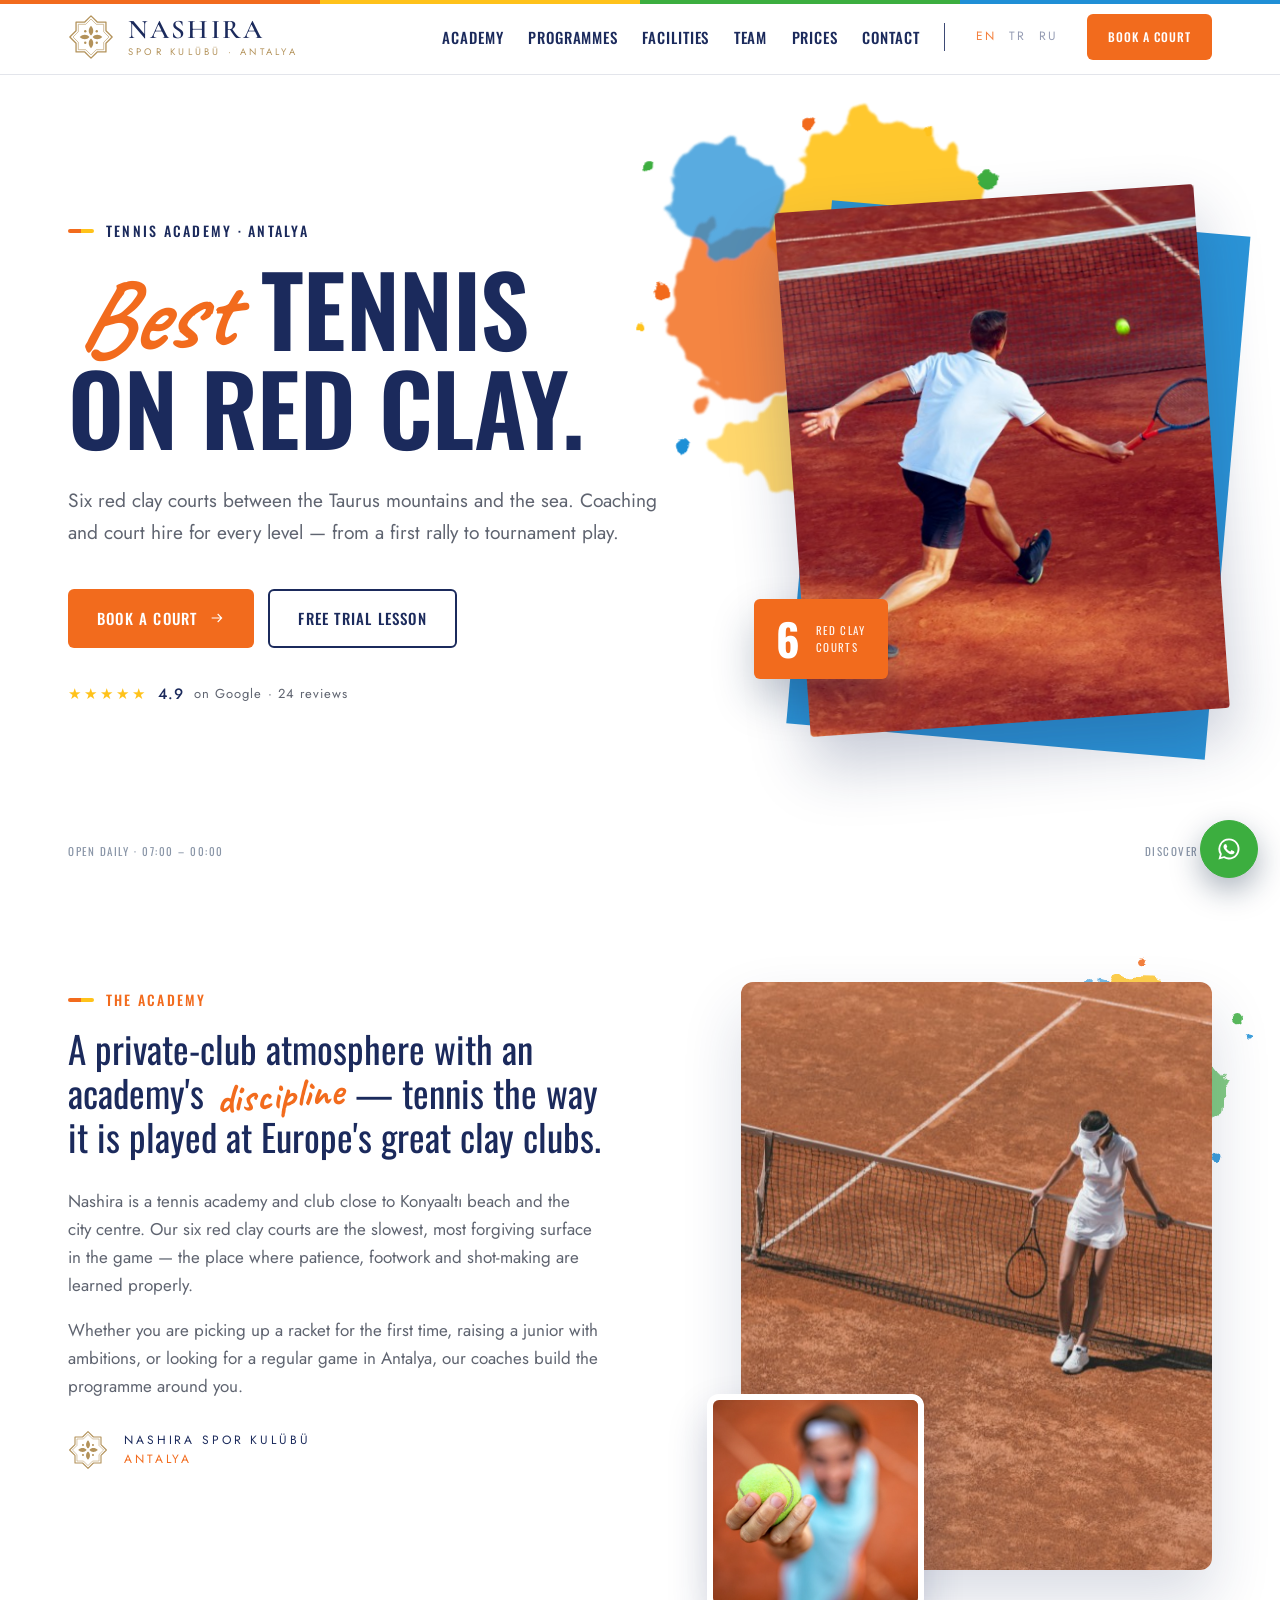
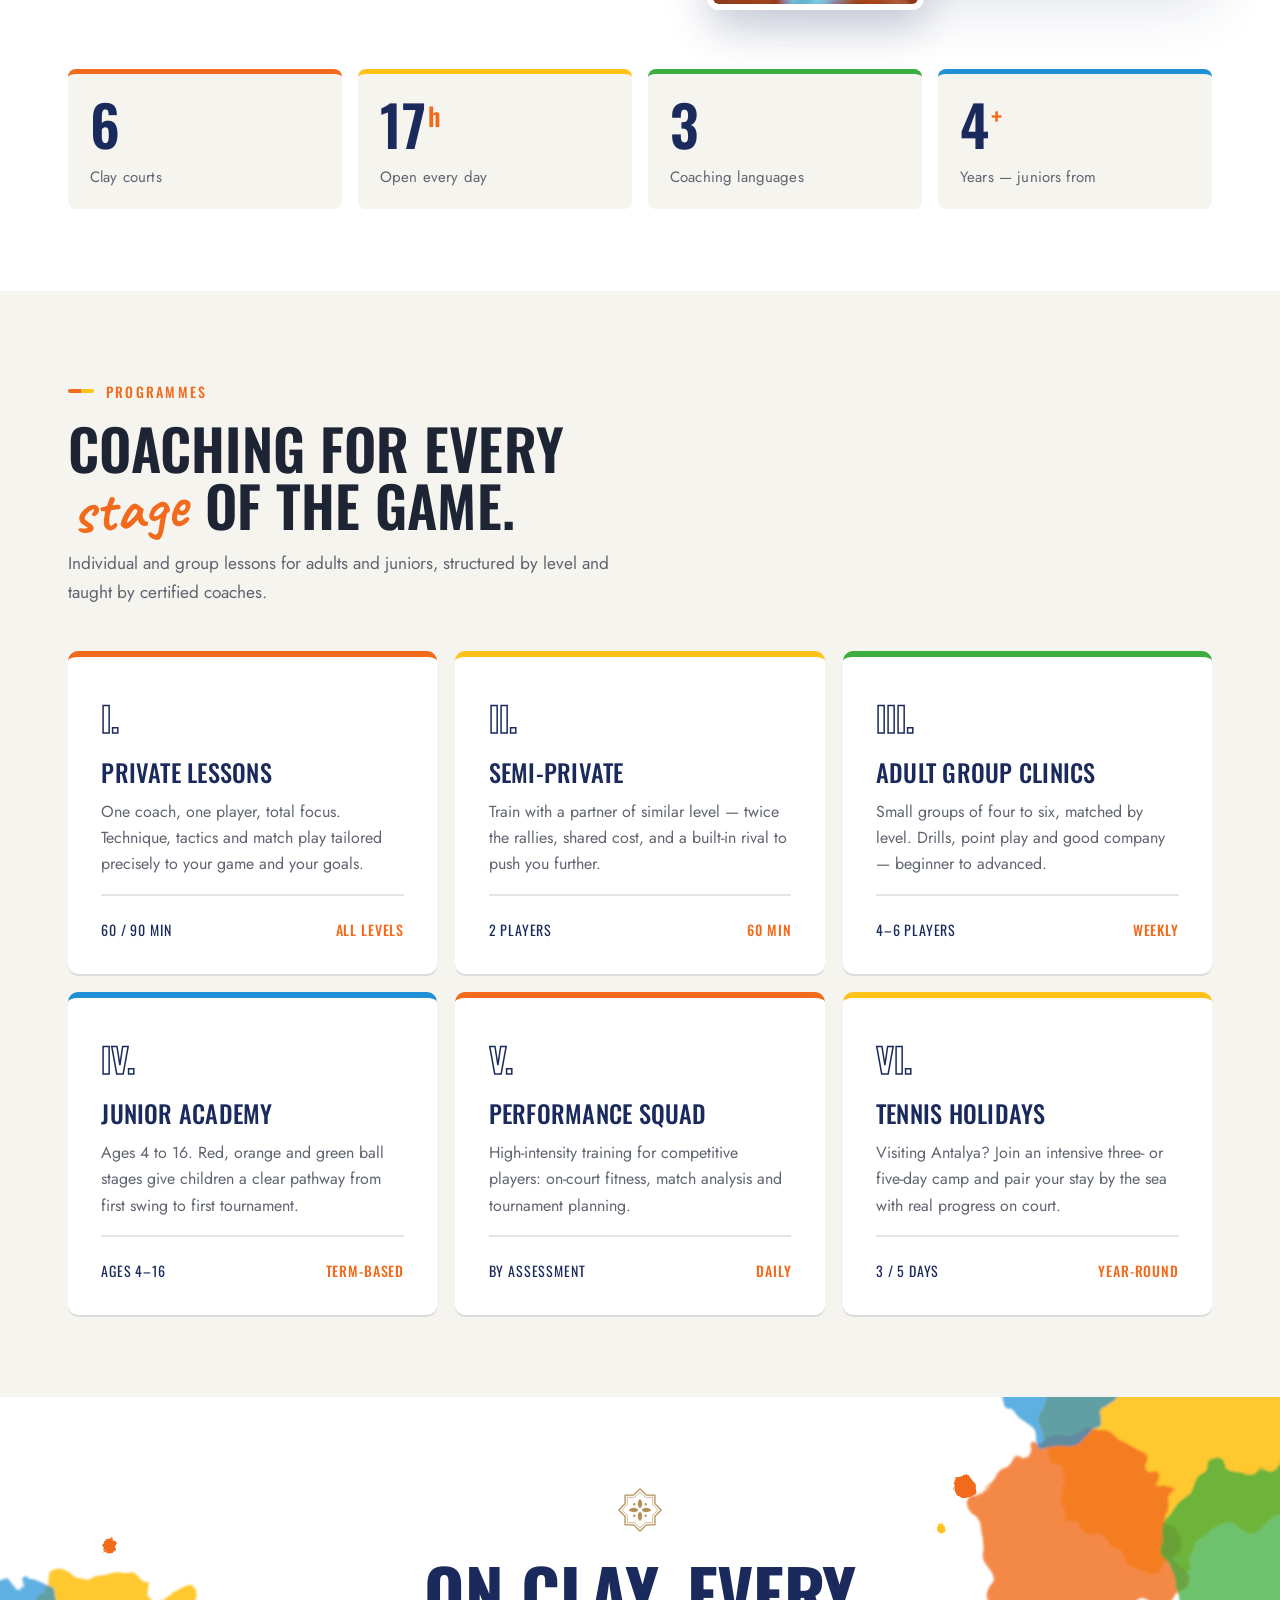
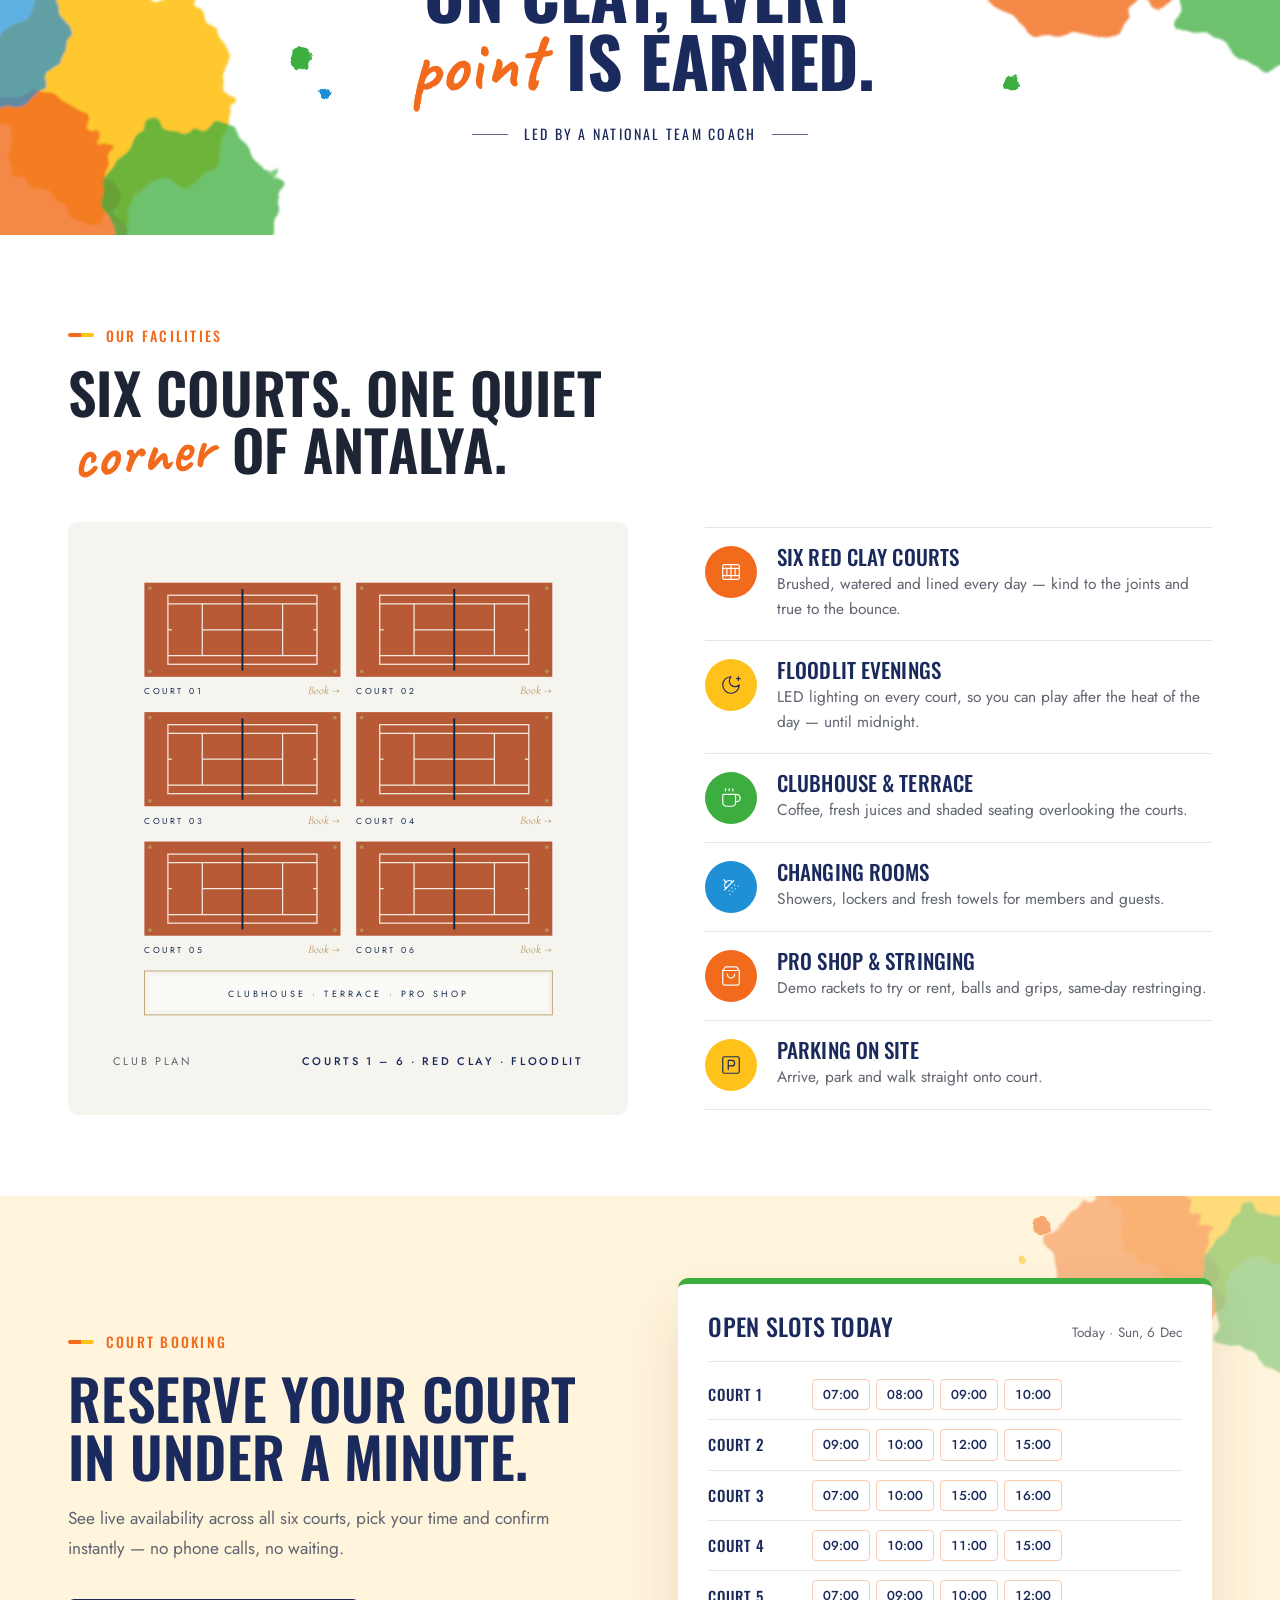
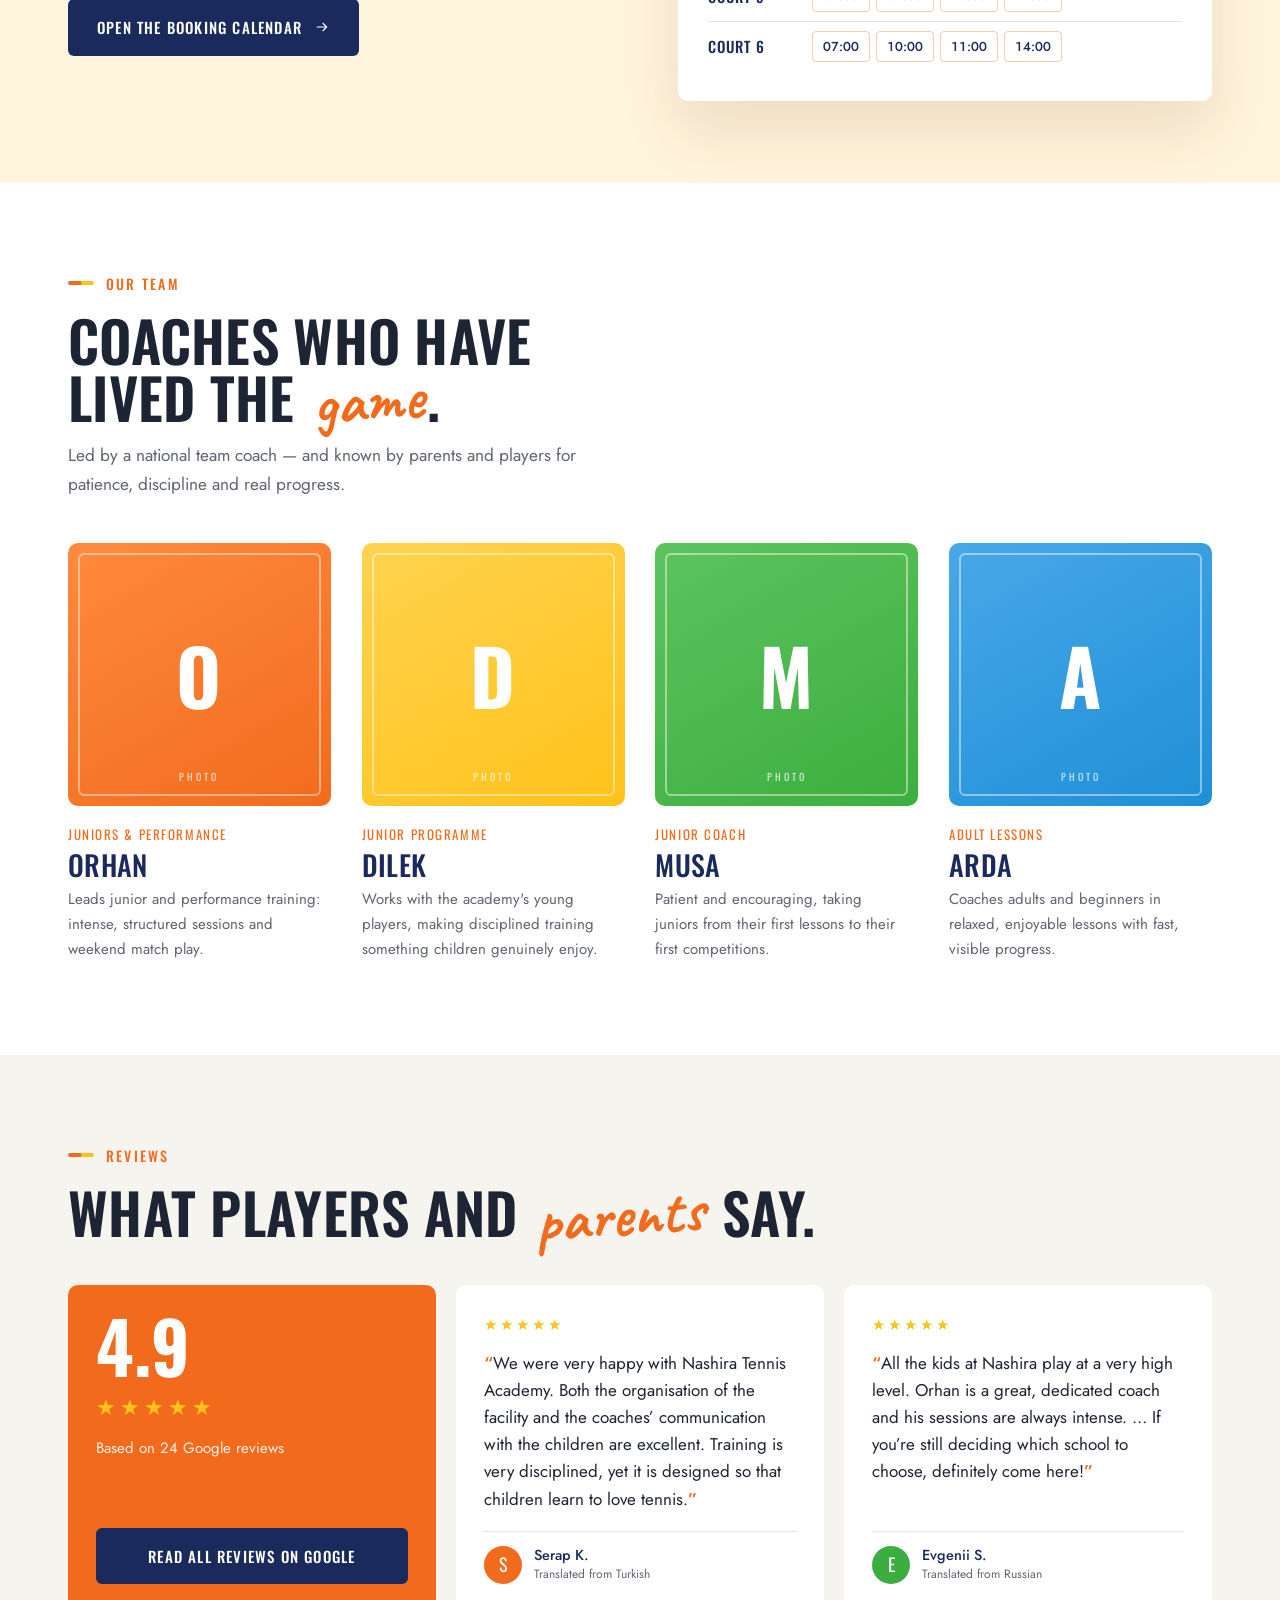
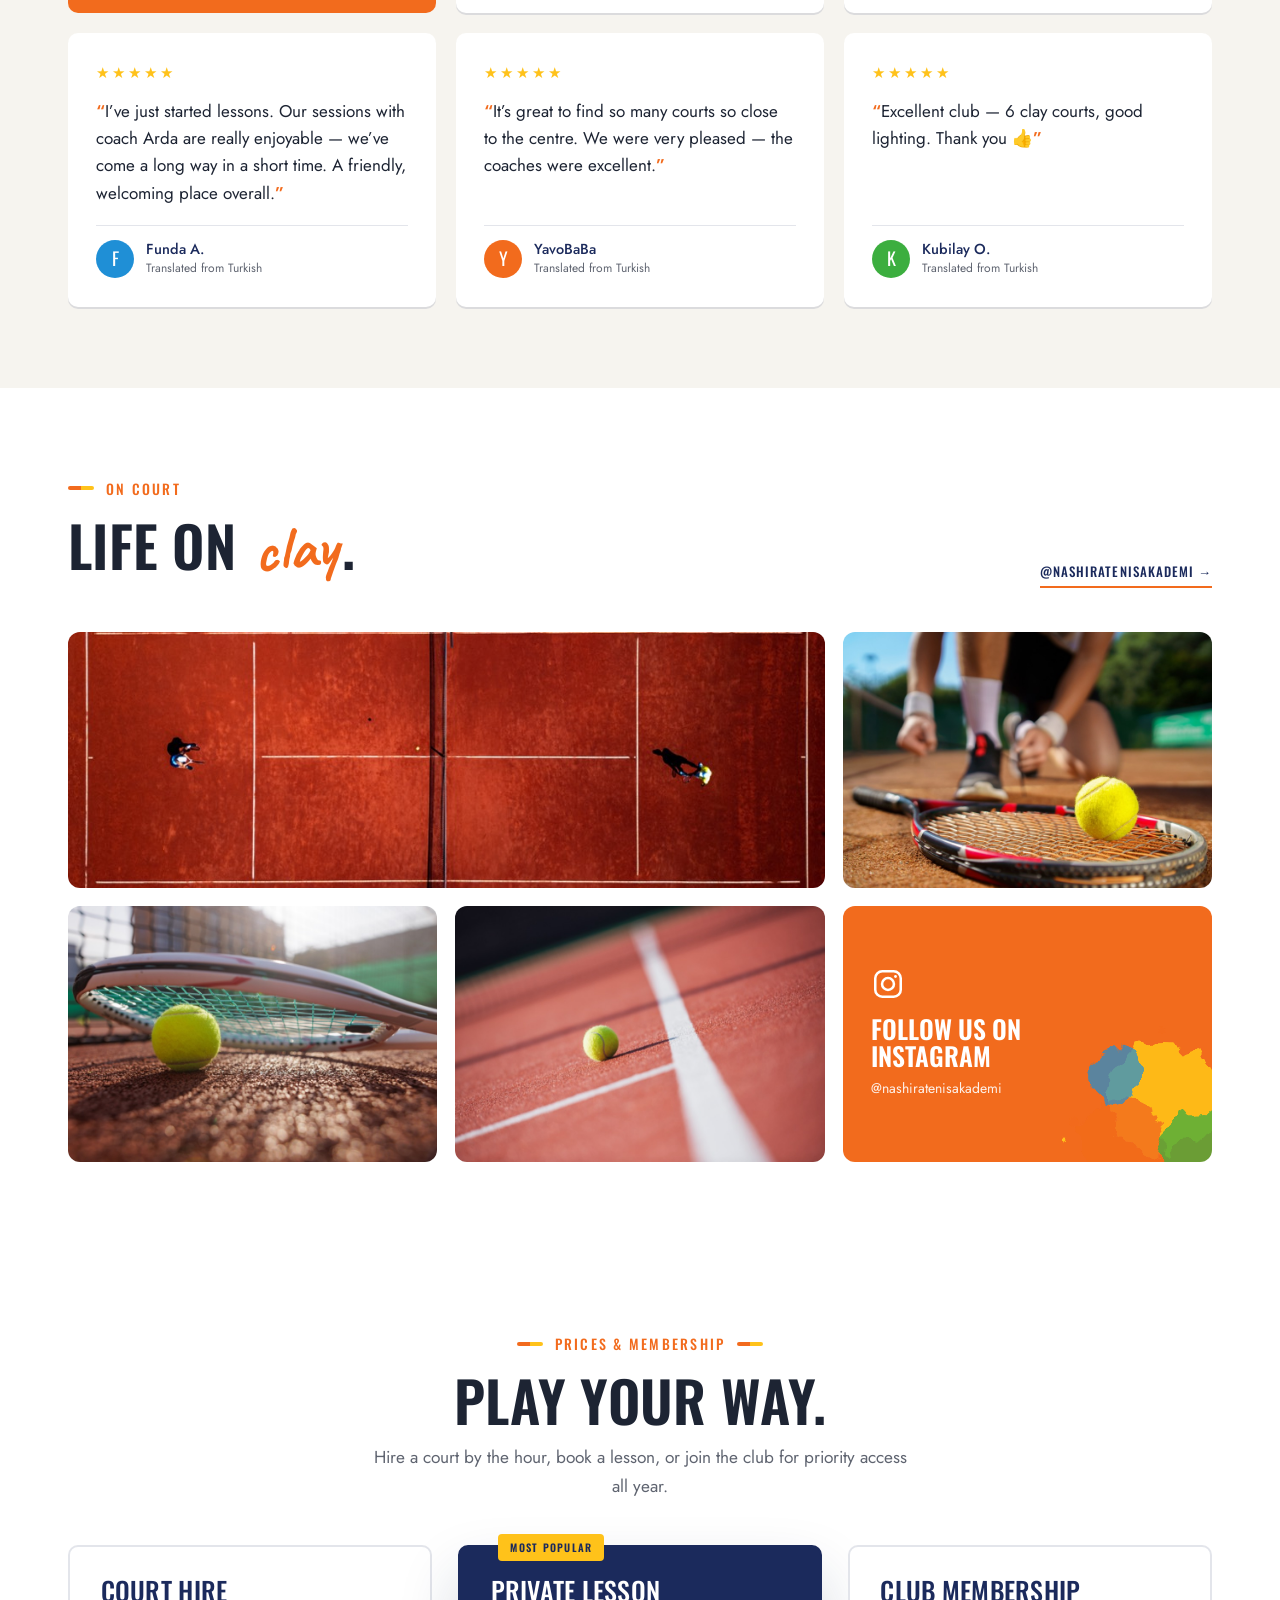
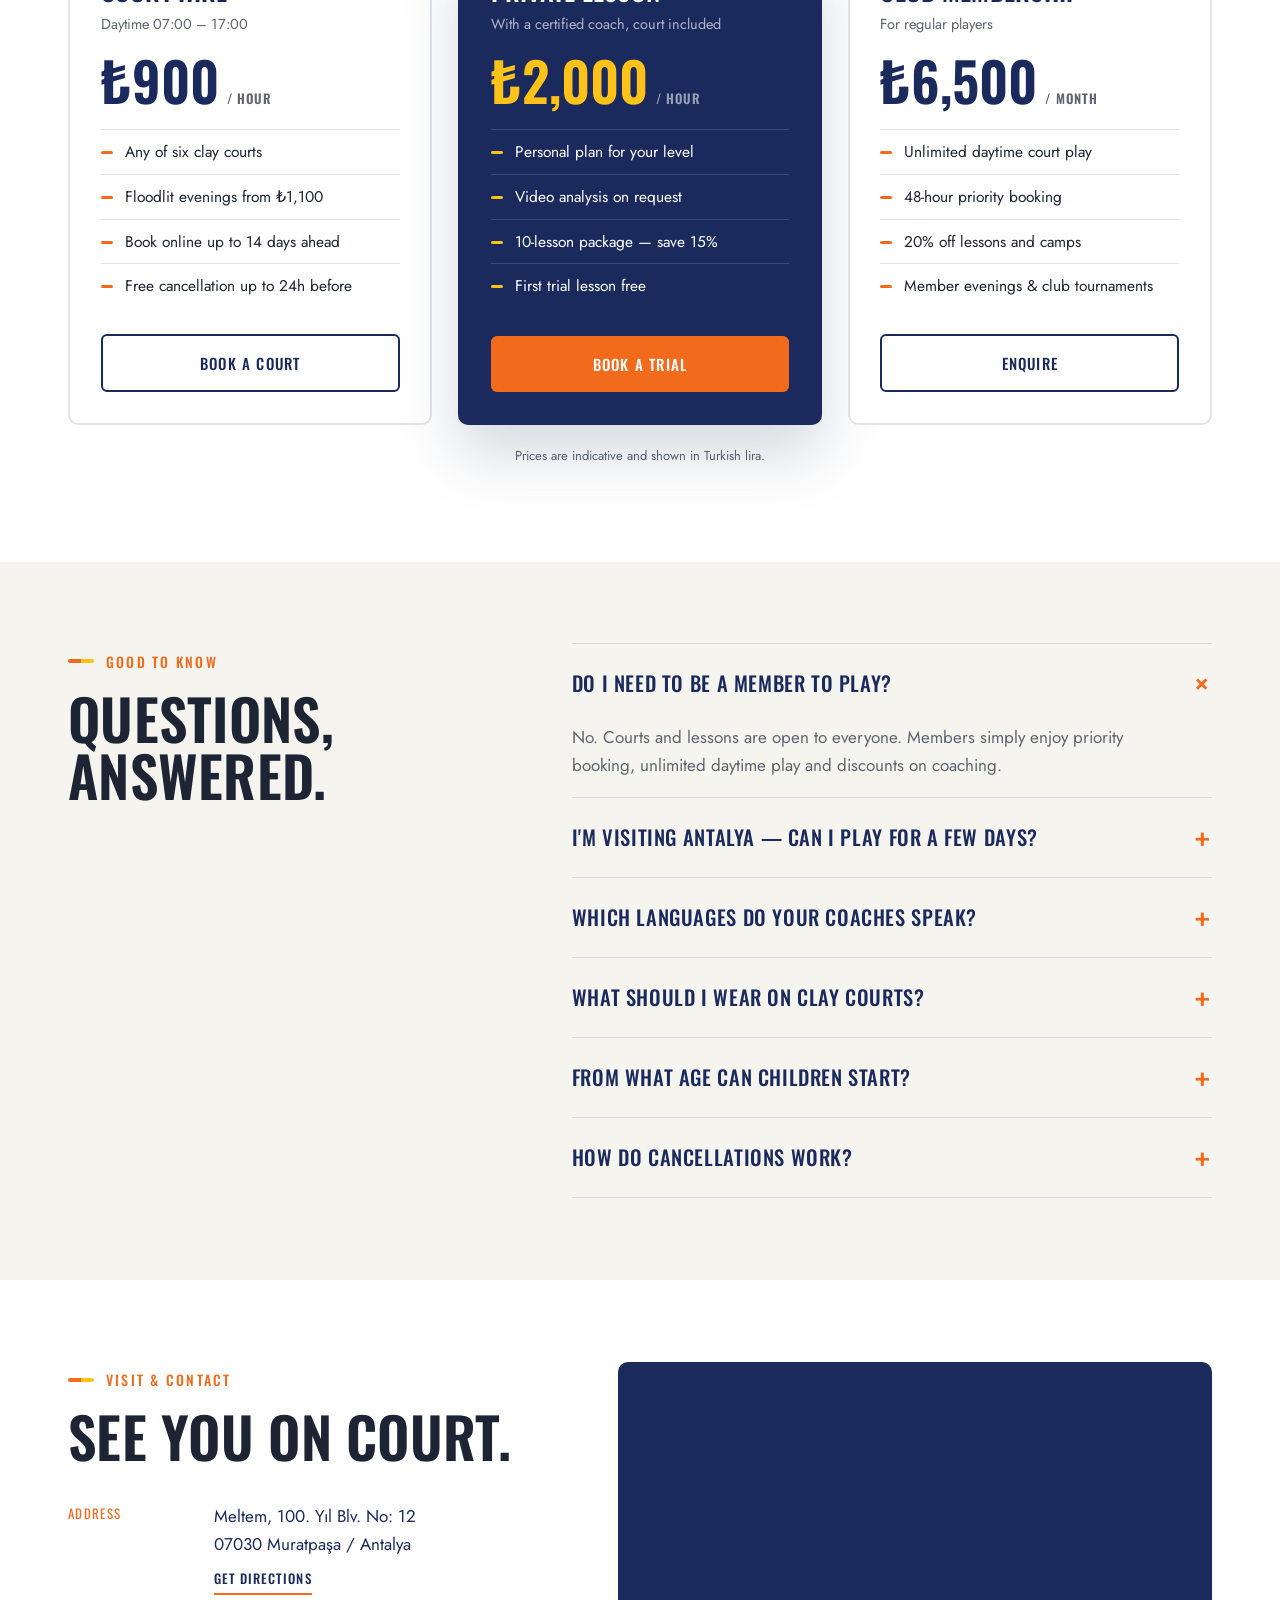
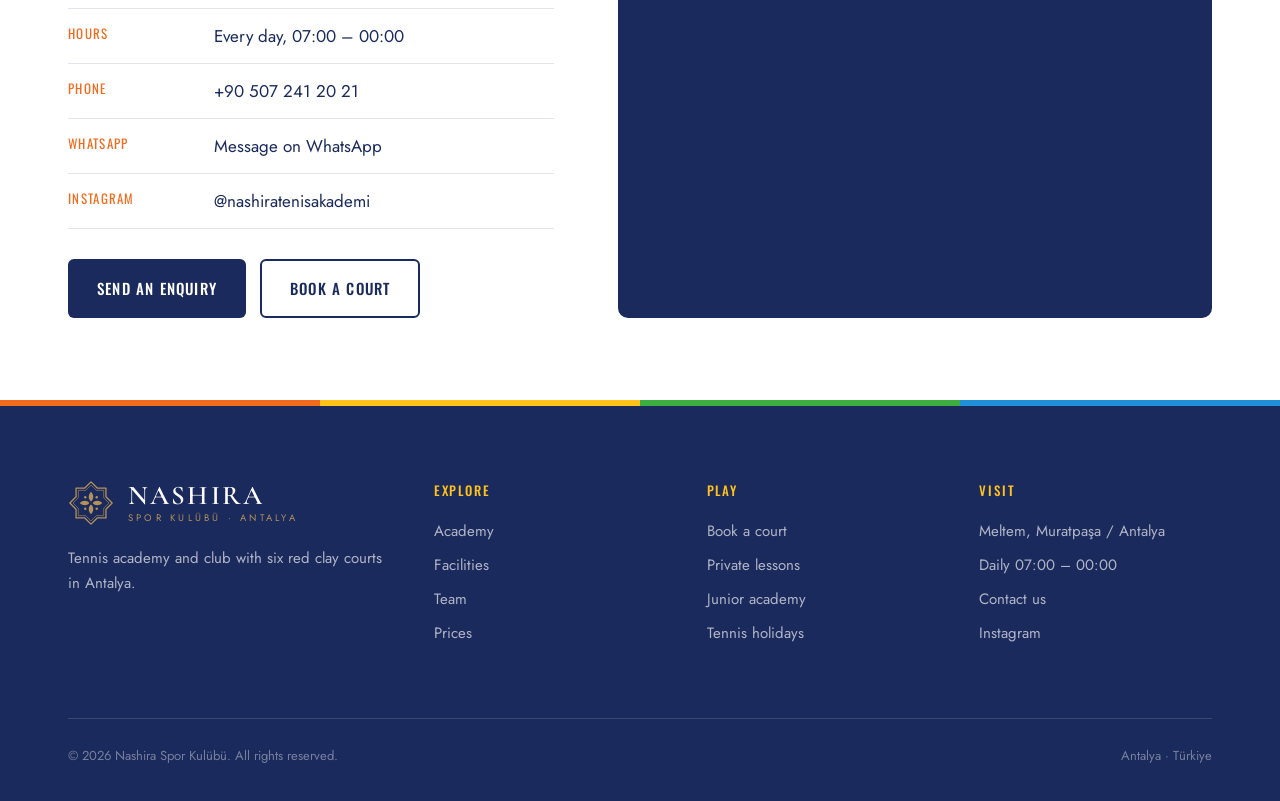
==== index.html @ 68c26ba9 "Nashira tennis school website — test version Co-Authored-By: Claude Opus 5.5 <noreply@anthropic.com>" ====
<!doctype html>
<html lang="en">
<head>
  <meta charset="utf-8">
  <meta name="viewport" content="width=device-width, initial-scale=1">
  <title data-i18n="meta.home">Nashira Spor Kulübü — Tennis Academy in Antalya</title>
  <meta name="description" content="Nashira Tennis Academy: six red clay courts in Antalya, near Konyaaltı beach. Private and group lessons, junior academy, holiday camps and online court booking.">
  <!-- Link previews (WhatsApp, Instagram, Facebook, Telegram). When the site is live,
       change og:image to the full address, e.g. https://nashira.example/assets/img/og-image.png -->
  <meta property="og:type" content="website">
  <meta property="og:site_name" content="Nashira Spor Kulübü">
  <meta property="og:title" content="Nashira Spor Kulübü — Tennis Academy in Antalya">
  <meta property="og:description" content="Six red clay courts, private and group lessons, junior academy and online court booking. Rated 4.9 on Google.">
  <meta property="og:image" content="assets/img/og-image.png">
  <meta property="og:image:width" content="1200">
  <meta property="og:image:height" content="630">
  <meta property="og:locale" content="en_GB">
  <meta property="og:locale:alternate" content="tr_TR">
  <meta property="og:locale:alternate" content="ru_RU">
  <meta name="twitter:card" content="summary_large_image">
  <meta name="theme-color" content="#ffffff">
  <link rel="preconnect" href="https://fonts.googleapis.com">
  <link rel="preconnect" href="https://fonts.gstatic.com" crossorigin>
  <link href="https://fonts.googleapis.com/css2?family=Caveat:wght@600;700&family=Cormorant+Garamond:ital,wght@0,500;0,600;1,500&family=Jost:wght@300;400;500;600&family=Oswald:wght@400;500;600;700&display=swap" rel="stylesheet">
  <link rel="stylesheet" href="assets/css/style.css">
  <link rel="stylesheet" href="assets/css/sport.css">
  <link rel="icon" href="data:image/svg+xml,%3Csvg xmlns='http://www.w3.org/2000/svg' viewBox='0 0 100 100'%3E%3Crect width='100' height='100' fill='%230e2442'/%3E%3Cpolygon fill='none' stroke='%23b3925a' stroke-width='6' points='50.0,11.0 61.4,22.4 77.6,22.4 77.6,38.6 89.0,50.0 77.6,61.4 77.6,77.6 61.4,77.6 50.0,89.0 38.6,77.6 22.4,77.6 22.4,61.4 11.0,50.0 22.4,38.6 22.4,22.4 38.6,22.4'/%3E%3C/svg%3E">
</head>
<body>

<!-- Shared emblem (recreated from the club logo) -->
<svg width="0" height="0" style="position:absolute" aria-hidden="true">
  <symbol id="emblem" viewBox="0 0 100 100">
    <polygon fill="none" stroke="#b3925a" stroke-width="2.8" stroke-linejoin="round" points="50.0,4.0 63.5,17.5 82.5,17.5 82.5,36.5 96.0,50.0 82.5,63.5 82.5,82.5 63.5,82.5 50.0,96.0 36.5,82.5 17.5,82.5 17.5,63.5 4.0,50.0 17.5,36.5 17.5,17.5 36.5,17.5"/>
    <polygon fill="none" stroke="#b3925a" stroke-width="1.3" stroke-linejoin="round" points="50.0,11.0 61.4,22.4 77.6,22.4 77.6,38.6 89.0,50.0 77.6,61.4 77.6,77.6 61.4,77.6 50.0,89.0 38.6,77.6 22.4,77.6 22.4,61.4 11.0,50.0 22.4,38.6 22.4,22.4 38.6,22.4"/>
    <g fill="#b3925a">
      <path id="petal" d="M50 46.5 C43.5 41.5 43.5 32 50 25.5 C56.5 32 56.5 41.5 50 46.5Z"/>
      <use href="#petal" transform="rotate(90 50 50)"/>
      <use href="#petal" transform="rotate(180 50 50)"/>
      <use href="#petal" transform="rotate(270 50 50)"/>
      <circle cx="37.5" cy="37.5" r="2.6"/><circle cx="62.5" cy="37.5" r="2.6"/>
      <circle cx="37.5" cy="62.5" r="2.6"/><circle cx="62.5" cy="62.5" r="2.6"/>
    </g>
  </symbol>
  <symbol id="arrow" viewBox="0 0 24 24"><path d="M4 12h15M13 6l6 6-6 6" fill="none" stroke="currentColor" stroke-width="1.6"/></symbol>
</svg>

<!-- ================= HEADER ================= -->
<header class="site-header" id="header">
  <div class="wrap header-inner">
    <a href="#top" class="brand" aria-label="Nashira Spor Kulübü — home">
      <svg class="brand-mark"><use href="#emblem"/></svg>
      <span class="brand-text">
        <span class="brand-name">NASHIRA</span>
        <span class="brand-sub">Spor Kulübü · Antalya</span>
      </span>
    </a>
    <nav class="nav" id="nav" aria-label="Main">
      <a href="#academy" data-i18n="nav.academy">Academy</a>
      <a href="#programs" data-i18n="nav.programs">Programmes</a>
      <a href="#facilities" data-i18n="nav.facilities">Facilities</a>
      <a href="#team" data-i18n="nav.team">Team</a>
      <a href="#pricing" data-i18n="nav.prices">Prices</a>
      <a href="#contact" data-i18n="nav.contact">Contact</a>
      <div class="lang" role="group" aria-label="Language">
        <button type="button" data-setlang="en" lang="en" aria-label="English">EN</button>
        <button type="button" data-setlang="tr" lang="tr" aria-label="Türkçe">TR</button>
        <button type="button" data-setlang="ru" lang="ru" aria-label="Русский">RU</button>
      </div>
      <a href="booking.html" class="btn btn-gold" data-i18n="nav.book">Book a court</a>
    </nav>
    <button class="burger" id="burger" aria-label="Open menu" aria-expanded="false" aria-controls="nav">
      <span></span><span></span><span></span>
    </button>
  </div>
</header>

<main id="top">

  <!-- ================= HERO ================= -->
  <section class="hero">
    <div class="hero-pattern" aria-hidden="true"></div>
    <div class="wrap hero-grid">
      <div class="hero-text">
        <div class="eyebrow reveal" data-i18n="hero.eyebrow">Tennis Academy · Antalya</div>
        <h1 class="reveal d1" data-i18n="hero.title"><em>Best</em> tennis on red clay.</h1>
        <p class="lead reveal d2" data-i18n="hero.lead">Six red clay courts between the Taurus mountains and the sea. Coaching and court hire for every level — from a first rally to tournament play.</p>
        <div class="hero-actions reveal d3">
          <a href="booking.html" class="btn btn-gold"><span data-i18n="cta.book">Book a court</span> <svg><use href="#arrow"/></svg></a>
          <a href="#contact" class="btn btn-ghost" data-enquire="trial" data-i18n="hero.trial">Free trial lesson</a>
        </div>
        <a class="hero-rating reveal d3" href="#reviews"><span class="stars" aria-hidden="true">★★★★★</span><b>4.9</b><span data-i18n="rating.google">on Google · 24 reviews</span></a>
      </div>

      <div class="hero-art reveal d2" aria-hidden="true">
        <svg class="splash" viewBox="0 0 600 640" aria-hidden="true">
          <defs>
            <filter id="paint" x="-25%" y="-25%" width="150%" height="150%">
              <feTurbulence type="fractalNoise" baseFrequency="0.016" numOctaves="3" seed="4" result="n"/>
              <feDisplacementMap in="SourceGraphic" in2="n" scale="80" xChannelSelector="R" yChannelSelector="G"/>
              <feGaussianBlur stdDeviation="1.4"/>
            </filter>
            <filter id="drops" x="-50%" y="-50%" width="200%" height="200%">
              <feTurbulence type="fractalNoise" baseFrequency="0.09" numOctaves="2" seed="11" result="n"/>
              <feDisplacementMap in="SourceGraphic" in2="n" scale="9" xChannelSelector="R" yChannelSelector="G"/>
            </filter>
          </defs>
          <g filter="url(#paint)" class="blobs">
            <circle cx="400" cy="200" r="150" fill="#ffc21a" opacity=".9"/>
            <circle cx="230" cy="330" r="130" fill="#f26b1d" opacity=".82"/>
            <circle cx="430" cy="420" r="115" fill="#3cae3f" opacity=".78"/>
            <circle cx="180" cy="170" r="85" fill="#1f8fd6" opacity=".75"/>
            <ellipse cx="320" cy="520" rx="150" ry="62" fill="#ffc21a" opacity=".65"/>
            <circle cx="520" cy="300" r="55" fill="#f26b1d" opacity=".6"/>
          </g>
          <g filter="url(#drops)">
            <circle cx="90" cy="300" r="12" fill="#f26b1d"/><circle cx="60" cy="350" r="6" fill="#ffc21a"/>
            <circle cx="555" cy="140" r="14" fill="#3cae3f"/><circle cx="585" cy="190" r="7" fill="#1f8fd6"/>
            <circle cx="120" cy="520" r="10" fill="#1f8fd6"/><circle cx="540" cy="540" r="16" fill="#f26b1d"/>
            <circle cx="300" cy="60" r="9" fill="#f26b1d"/><circle cx="470" cy="70" r="6" fill="#ffc21a"/>
            <circle cx="70" cy="120" r="7" fill="#3cae3f"/><circle cx="575" cy="420" r="5" fill="#ffc21a"/>
          </g>
        </svg>
        <div class="frame"></div>
        <div class="court-wrap photo">
          <img src="assets/img/photos/hero-forehand-900.jpg" srcset="assets/img/photos/hero-forehand-900.jpg 900w, assets/img/photos/hero-forehand.jpg 1800w" sizes="(max-width: 960px) 80vw, 420px" alt="Tennis player hitting a forehand on a red clay court" decoding="async" fetchpriority="high">
        </div>
        <div class="hero-badge">
          <strong>6</strong>
          <span data-i18n="hero.badge">Red clay<br>courts</span>
        </div>
      </div>
    </div>

    <div class="hero-foot">
      <div class="wrap">
        <small data-i18n="hero.open">Open daily · 07:00 – 00:00</small>
        <a href="#academy" class="scroll-cue"><small data-i18n="hero.discover">Discover</small><i></i></a>
      </div>
    </div>
  </section>

  <!-- ================= ABOUT ================= -->
  <section class="section" id="academy">
    <div class="wrap">
      <div class="about-grid">
        <div>
          <div class="eyebrow reveal" data-i18n="about.eyebrow">The Academy</div>
          <p class="about-quote reveal d1" data-i18n="about.quote">A private-club atmosphere with an academy's <em>discipline</em> — tennis the way it is played at Europe's great clay clubs.</p>
        </div>
        <div class="about-body reveal d2">
          <p data-i18n="about.p1">Nashira is a tennis academy and club close to Konyaaltı beach and the city centre. Our six red clay courts are the slowest, most forgiving surface in the game — the place where patience, footwork and shot-making are learned properly.</p>
          <p data-i18n="about.p2">Whether you are picking up a racket for the first time, raising a junior with ambitions, or looking for a regular game in Antalya, our coaches build the programme around you.</p>
          <div class="signature">
            <svg><use href="#emblem"/></svg>
            <div>Nashira Spor Kulübü<span>Antalya</span></div>
          </div>
        </div>
        <figure class="about-photos reveal d1" aria-hidden="true">
          <img class="ph-main" src="assets/img/photos/about-net-900.jpg" srcset="assets/img/photos/about-net-900.jpg 900w, assets/img/photos/about-net.jpg 1800w" sizes="(max-width: 960px) 92vw, 560px" alt="Player resting at the net on a clay court" loading="lazy" decoding="async">
          <img class="ph-inset" src="assets/img/photos/about-ball-900.jpg" srcset="assets/img/photos/about-ball-900.jpg 900w, assets/img/photos/about-ball.jpg 1800w" sizes="(max-width: 960px) 45vw, 260px" alt="Coach holding out a tennis ball" loading="lazy" decoding="async">
        </figure>
      </div>

      <div class="stats">
        <div class="stat reveal"><strong><span data-count="6">6</span></strong><span data-i18n="stat.courts">Clay courts</span></div>
        <div class="stat reveal d1"><strong><span data-count="17">17</span><sup data-i18n="stat.h">h</sup></strong><span data-i18n="stat.hours">Open every day</span></div>
        <div class="stat reveal d2"><strong><span data-count="3">3</span></strong><span data-i18n="stat.langs">Coaching languages</span></div>
        <div class="stat reveal d3"><strong><span data-count="4">4</span><sup>+</sup></strong><span data-i18n="stat.age">Years — juniors from</span></div>
      </div>
    </div>
  </section>

  <!-- ================= PROGRAMMES ================= -->
  <section class="section programs" id="programs">
    <div class="wrap">
      <div class="section-head">
        <div class="eyebrow reveal" data-i18n="programs.eyebrow">Programmes</div>
        <h2 class="reveal d1" data-i18n="programs.title">Coaching for every <em class="serif-i">stage</em> of the game.</h2>
        <p class="lead reveal d2" data-i18n="programs.lead">Individual and group lessons for adults and juniors, structured by level and taught by certified coaches.</p>
      </div>

      <div class="program-grid">
        <article class="program reveal">
          <div class="program-num">I.</div>
          <h3 data-i18n="p1.title">Private Lessons</h3>
          <p data-i18n="p1.text">One coach, one player, total focus. Technique, tactics and match play tailored precisely to your game and your goals.</p>
          <div class="program-meta"><span data-i18n="p1.m1">60 / 90 min</span><b data-i18n="p1.m2">All levels</b></div>
        </article>
        <article class="program reveal d1">
          <div class="program-num">II.</div>
          <h3 data-i18n="p2.title">Semi-Private</h3>
          <p data-i18n="p2.text">Train with a partner of similar level — twice the rallies, shared cost, and a built-in rival to push you further.</p>
          <div class="program-meta"><span data-i18n="p2.m1">2 players</span><b data-i18n="p2.m2">60 min</b></div>
        </article>
        <article class="program reveal d2">
          <div class="program-num">III.</div>
          <h3 data-i18n="p3.title">Adult Group Clinics</h3>
          <p data-i18n="p3.text">Small groups of four to six, matched by level. Drills, point play and good company — beginner to advanced.</p>
          <div class="program-meta"><span data-i18n="p3.m1">4–6 players</span><b data-i18n="p3.m2">Weekly</b></div>
        </article>
        <article class="program reveal">
          <div class="program-num">IV.</div>
          <h3 data-i18n="p4.title">Junior Academy</h3>
          <p data-i18n="p4.text">Ages 4 to 16. Red, orange and green ball stages give children a clear pathway from first swing to first tournament.</p>
          <div class="program-meta"><span data-i18n="p4.m1">Ages 4–16</span><b data-i18n="p4.m2">Term-based</b></div>
        </article>
        <article class="program reveal d1">
          <div class="program-num">V.</div>
          <h3 data-i18n="p5.title">Performance Squad</h3>
          <p data-i18n="p5.text">High-intensity training for competitive players: on-court fitness, match analysis and tournament planning.</p>
          <div class="program-meta"><span data-i18n="p5.m1">By assessment</span><b data-i18n="p5.m2">Daily</b></div>
        </article>
        <article class="program reveal d2">
          <div class="program-num">VI.</div>
          <h3 data-i18n="p6.title">Tennis Holidays</h3>
          <p data-i18n="p6.text">Visiting Antalya? Join an intensive three- or five-day camp and pair your stay by the sea with real progress on court.</p>
          <div class="program-meta"><span data-i18n="p6.m1">3 / 5 days</span><b data-i18n="p6.m2">Year-round</b></div>
        </article>
      </div>
    </div>
  </section>

  <!-- ================= STATEMENT ================= -->
  <section class="statement">
    <div class="wrap">
      <svg class="statement-mark reveal" aria-hidden="true"><use href="#emblem"/></svg>
      <p class="statement-line reveal d1" data-i18n="statement">On clay, every <em>point</em> is earned.</p>
      <p class="statement-sub reveal d2" data-i18n="statement.sub">Led by a national team coach</p>
    </div>
  </section>

  <!-- ================= FACILITIES ================= -->
  <section class="section" id="facilities">
    <div class="wrap">
      <div class="section-head">
        <div class="eyebrow reveal" data-i18n="fac.eyebrow">Our Facilities</div>
        <h2 class="reveal d1" data-i18n="fac.title">Six courts. One quiet <em class="serif-i">corner</em> of Antalya.</h2>
      </div>

      <div class="facilities-grid">
        <figure class="court-map reveal" style="margin:0">
          <svg id="courtMap" viewBox="0 0 600 590" role="img" aria-label="Plan of the six clay courts and clubhouse"></svg>
          <figcaption><span data-i18n="fac.plan">Club plan</span><b data-i18n="fac.planInfo">Courts 1 – 6 · Red clay · Floodlit</b></figcaption>
        </figure>

        <ul class="feature-list">
          <li class="reveal">
            <span class="ico"><svg viewBox="0 0 24 24" fill="none" stroke="currentColor" stroke-width="1.3" stroke-linecap="round" stroke-linejoin="round" aria-hidden="true"><rect x="3" y="4" width="18" height="16" rx="1.5" /> <path d="M12 4v16" /> <path d="M3 8h18" /> <path d="M3 16h18" /> <path d="M7.5 8v8" /> <path d="M16.5 8v8" /></svg></span>
            <div><h4 data-i18n="f1.t">Six red clay courts</h4><p data-i18n="f1.p">Brushed, watered and lined every day — kind to the joints and true to the bounce.</p></div>
          </li>
          <li class="reveal d1">
            <span class="ico"><svg viewBox="0 0 24 24" fill="none" stroke="currentColor" stroke-width="1.3" stroke-linecap="round" stroke-linejoin="round" aria-hidden="true"><path d="M12 3a6 6 0 0 0 9 9 9 9 0 1 1-9-9" /> <path d="M20 3v4" /> <path d="M22 5h-4" /></svg></span>
            <div><h4 data-i18n="f2.t">Floodlit evenings</h4><p data-i18n="f2.p">LED lighting on every court, so you can play after the heat of the day — until midnight.</p></div>
          </li>
          <li class="reveal d2">
            <span class="ico"><svg viewBox="0 0 24 24" fill="none" stroke="currentColor" stroke-width="1.3" stroke-linecap="round" stroke-linejoin="round" aria-hidden="true"><path d="M10 2v2" /> <path d="M14 2v2" /> <path d="M16 8a1 1 0 0 1 1 1v8a4 4 0 0 1-4 4H7a4 4 0 0 1-4-4V9a1 1 0 0 1 1-1h14a4 4 0 1 1 0 8h-1" /> <path d="M6 2v2" /></svg></span>
            <div><h4 data-i18n="f3.t">Clubhouse &amp; terrace</h4><p data-i18n="f3.p">Coffee, fresh juices and shaded seating overlooking the courts.</p></div>
          </li>
          <li class="reveal">
            <span class="ico"><svg viewBox="0 0 24 24" fill="none" stroke="currentColor" stroke-width="1.3" stroke-linecap="round" stroke-linejoin="round" aria-hidden="true"><path d="m4 4 2.5 2.5" /> <path d="M13.5 6.5a4.95 4.95 0 0 0-7 7" /> <path d="M15 5 5 15" /> <path d="M14 17v.01" /> <path d="M10 16v.01" /> <path d="M13 13v.01" /> <path d="M16 10v.01" /> <path d="M11 20v.01" /> <path d="M17 14v.01" /> <path d="M20 11v.01" /></svg></span>
            <div><h4 data-i18n="f4.t">Changing rooms</h4><p data-i18n="f4.p">Showers, lockers and fresh towels for members and guests.</p></div>
          </li>
          <li class="reveal d1">
            <span class="ico"><svg viewBox="0 0 24 24" fill="none" stroke="currentColor" stroke-width="1.3" stroke-linecap="round" stroke-linejoin="round" aria-hidden="true"><path d="M6 2 3 6v14a2 2 0 0 0 2 2h14a2 2 0 0 0 2-2V6l-3-4Z" /> <path d="M3 6h18" /> <path d="M16 10a4 4 0 0 1-8 0" /></svg></span>
            <div><h4 data-i18n="f5.t">Pro shop &amp; stringing</h4><p data-i18n="f5.p">Demo rackets to try or rent, balls and grips, same-day restringing.</p></div>
          </li>
          <li class="reveal d2">
            <span class="ico"><svg viewBox="0 0 24 24" fill="none" stroke="currentColor" stroke-width="1.3" stroke-linecap="round" stroke-linejoin="round" aria-hidden="true"><rect width="18" height="18" x="3" y="3" rx="2" /> <path d="M9 17V7h4a3 3 0 0 1 0 6H9" /></svg></span>
            <div><h4 data-i18n="f6.t">Parking on site</h4><p data-i18n="f6.p">Arrive, park and walk straight onto court.</p></div>
          </li>
        </ul>
      </div>
    </div>
  </section>

  <!-- ================= BOOKING TEASER ================= -->
  <section class="section book-band" id="book">
    <div class="wrap book-band-grid">
      <div>
        <div class="eyebrow reveal" data-i18n="book.eyebrow">Court Booking</div>
        <h2 class="reveal d1" data-i18n="book.title">Reserve your court in under a minute.</h2>
        <p class="lead reveal d2" data-i18n="book.lead">See live availability across all six courts, pick your time and confirm instantly — no phone calls, no waiting.</p>
        <a href="booking.html" class="btn btn-navy reveal d3"><span data-i18n="book.cta">Open the booking calendar</span> <svg><use href="#arrow"/></svg></a>
      </div>
      <div class="today-card reveal d2">
        <header>
          <h3 id="todayTitle"></h3>
          <span id="todayLabel"></span>
        </header>
        <div id="todayRows"></div>
      </div>
    </div>
  </section>

  <!-- ================= TEAM ================= -->
  <section class="section" id="team">
    <div class="wrap">
      <div class="section-head">
        <div class="eyebrow reveal" data-i18n="team.eyebrow">Our Team</div>
        <h2 class="reveal d1" data-i18n="team.title">Coaches who have lived the <em class="serif-i">game</em>.</h2>
        <p class="lead reveal d2" data-i18n="team.lead">Led by a national team coach — and known by parents and players for patience, discipline and real progress.</p>
      </div>

      <div class="team-grid">
        <article class="coach reveal">
          <div class="coach-photo"><span class="mono">O</span><span class="ph-note" data-i18n="team.photo">Photo</span></div>
          <div class="role" data-i18n="c1.role">Juniors &amp; Performance</div>
          <h3 data-i18n="c1.name">Orhan</h3>
          <p data-i18n="c1.bio">Leads junior and performance training: intense, structured sessions and weekend match play.</p>
        </article>
        <article class="coach reveal d1">
          <div class="coach-photo"><span class="mono">D</span><span class="ph-note" data-i18n="team.photo">Photo</span></div>
          <div class="role" data-i18n="c2.role">Junior Programme</div>
          <h3 data-i18n="c2.name">Dilek</h3>
          <p data-i18n="c2.bio">Works with the academy's young players, making disciplined training something children genuinely enjoy.</p>
        </article>
        <article class="coach reveal d2">
          <div class="coach-photo"><span class="mono">M</span><span class="ph-note" data-i18n="team.photo">Photo</span></div>
          <div class="role" data-i18n="c3.role">Junior Coach</div>
          <h3 data-i18n="c3.name">Musa</h3>
          <p data-i18n="c3.bio">Patient and encouraging, taking juniors from their first lessons to their first competitions.</p>
        </article>
        <article class="coach reveal d3">
          <div class="coach-photo"><span class="mono">A</span><span class="ph-note" data-i18n="team.photo">Photo</span></div>
          <div class="role" data-i18n="c4.role">Adult Lessons</div>
          <h3 data-i18n="c4.name">Arda</h3>
          <p data-i18n="c4.bio">Coaches adults and beginners in relaxed, enjoyable lessons with fast, visible progress.</p>
        </article>
      </div>
    </div>
  </section>

  <!-- ================= REVIEWS ================= -->
  <section class="section reviews" id="reviews">
    <div class="wrap">
      <div class="section-head">
        <div class="eyebrow reveal" data-i18n="rev.eyebrow">Reviews</div>
        <h2 class="reveal d1" data-i18n="rev.title">What players and <em class="serif-i">parents</em> say.</h2>
      </div>
      <div class="review-grid" id="reviewGrid">
        <div class="review-score reveal">
          <div class="score-num">4.9</div>
          <div class="stars" role="img" aria-label="4.9 / 5">★★★★★</div>
          <p data-i18n="rev.based">Based on 24 Google reviews</p>
          <a class="btn btn-gold btn-block" href="https://maps.app.goo.gl/fGAP67XN2ySis7fN7" target="_blank" rel="noopener" data-i18n="rev.all">Read all reviews on Google</a>
        </div>
      </div>
    </div>
  </section>

  <!-- ================= GALLERY ================= -->
  <section class="section gallery" id="gallery">
    <div class="wrap">
      <div class="section-head gallery-head">
        <div>
          <div class="eyebrow reveal" data-i18n="gal.eyebrow">On court</div>
          <h2 class="reveal d1" data-i18n="gal.title">Life on <em>clay</em>.</h2>
        </div>
        <a class="link-arrow reveal d2" href="https://www.instagram.com/nashiratenisakademi/" target="_blank" rel="noopener">@nashiratenisakademi &rarr;</a>
      </div>
      <div class="gallery-grid">
        <figure class="g-tile g-wide reveal"><img src="assets/img/photos/gallery-aerial-900.jpg" srcset="assets/img/photos/gallery-aerial-900.jpg 900w, assets/img/photos/gallery-aerial.jpg 1800w" sizes="(max-width: 960px) 92vw, 800px" alt="Aerial view of a clay court with two players" loading="lazy" decoding="async"></figure>
        <figure class="g-tile reveal d1"><img src="assets/img/photos/gallery-shoe-900.jpg" srcset="assets/img/photos/gallery-shoe-900.jpg 900w, assets/img/photos/gallery-shoe.jpg 1800w" sizes="(max-width: 620px) 92vw, 400px" alt="Player tying a shoe next to a racket and ball" loading="lazy" decoding="async"></figure>
        <figure class="g-tile reveal"><img src="assets/img/photos/gallery-racket-900.jpg" srcset="assets/img/photos/gallery-racket-900.jpg 900w, assets/img/photos/gallery-racket.jpg 1800w" sizes="(max-width: 620px) 92vw, 400px" alt="Racket and ball on court in the evening sun" loading="lazy" decoding="async"></figure>
        <figure class="g-tile reveal d1"><img src="assets/img/photos/gallery-line-900.jpg" srcset="assets/img/photos/gallery-line-900.jpg 900w, assets/img/photos/gallery-line.jpg 1800w" sizes="(max-width: 620px) 92vw, 400px" alt="Tennis ball beside a court line" loading="lazy" decoding="async"></figure>
        <a class="g-tile g-insta reveal d2" href="https://www.instagram.com/nashiratenisakademi/" target="_blank" rel="noopener">
          <svg viewBox="0 0 24 24" fill="none" stroke="currentColor" stroke-width="1.8" aria-hidden="true"><rect x="3" y="3" width="18" height="18" rx="5"/><circle cx="12" cy="12" r="4.2"/><circle cx="17.3" cy="6.7" r="1" fill="currentColor" stroke="none"/></svg>
          <b data-i18n="gal.follow">Follow us on Instagram</b>
          <span>@nashiratenisakademi</span>
        </a>
      </div>
    </div>
  </section>

  <!-- ================= PRICING ================= -->
  <section class="section pricing" id="pricing">
    <div class="wrap">
      <div class="section-head center">
        <div class="eyebrow both reveal" data-i18n="pricing.eyebrow">Prices &amp; Membership</div>
        <h2 class="reveal d1" data-i18n="pricing.title">Play your way.</h2>
        <p class="lead reveal d2" data-i18n="pricing.lead">Hire a court by the hour, book a lesson, or join the club for priority access all year.</p>
      </div>

      <div class="price-grid">
        <div class="price reveal">
          <h3 data-i18n="pr1.title">Court Hire</h3>
          <p class="sub" data-i18n="pr1.sub">Daytime 07:00 – 17:00</p>
          <div class="amount"><span data-amount="900">₺900</span> <small data-i18n="per.hour">/ hour</small></div>
          <ul>
            <li data-i18n="pr1.l1">Any of six clay courts</li>
            <li data-i18n="pr1.l2">Floodlit evenings from ₺1,100</li>
            <li data-i18n="pr1.l3">Book online up to 14 days ahead</li>
            <li data-i18n="pr1.l4">Free cancellation up to 24h before</li>
          </ul>
          <a href="booking.html" class="btn btn-ghost btn-block" data-i18n="cta.book">Book a court</a>
        </div>
        <div class="price featured reveal d1">
          <span class="tag" data-i18n="pr2.tag">Most popular</span>
          <h3 data-i18n="pr2.title">Private Lesson</h3>
          <p class="sub" data-i18n="pr2.sub">With a certified coach, court included</p>
          <div class="amount"><span data-amount="2000">₺2,000</span> <small data-i18n="per.hour">/ hour</small></div>
          <ul>
            <li data-i18n="pr2.l1">Personal plan for your level</li>
            <li data-i18n="pr2.l2">Video analysis on request</li>
            <li data-i18n="pr2.l3">10-lesson package — save 15%</li>
            <li data-i18n="pr2.l4">First trial lesson free</li>
          </ul>
          <a href="#contact" class="btn btn-navy btn-block" data-enquire="trial" data-i18n="pr2.cta">Book a trial</a>
        </div>
        <div class="price reveal d2">
          <h3 data-i18n="pr3.title">Club Membership</h3>
          <p class="sub" data-i18n="pr3.sub">For regular players</p>
          <div class="amount"><span data-amount="6500">₺6,500</span> <small data-i18n="per.month">/ month</small></div>
          <ul>
            <li data-i18n="pr3.l1">Unlimited daytime court play</li>
            <li data-i18n="pr3.l2">48-hour priority booking</li>
            <li data-i18n="pr3.l3">20% off lessons and camps</li>
            <li data-i18n="pr3.l4">Member evenings &amp; club tournaments</li>
          </ul>
          <a href="#contact" class="btn btn-ghost btn-block" data-enquire="membership" data-i18n="pr3.cta">Enquire</a>
        </div>
      </div>
      <p class="price-note" data-i18n="pricing.note">Prices are indicative and shown in Turkish lira.</p>
    </div>
  </section>

  <!-- ================= FAQ ================= -->
  <section class="section faq" id="faq">
    <div class="wrap faq-grid">
      <div>
        <div class="eyebrow reveal" data-i18n="faq.eyebrow">Good to know</div>
        <h2 class="reveal d1" data-i18n="faq.title">Questions, answered.</h2>
      </div>
      <div class="reveal d1">
        <details open>
          <summary data-i18n="q1">Do I need to be a member to play?</summary>
          <p data-i18n="a1">No. Courts and lessons are open to everyone. Members simply enjoy priority booking, unlimited daytime play and discounts on coaching.</p>
        </details>
        <details>
          <summary data-i18n="q2">I'm visiting Antalya — can I play for a few days?</summary>
          <p data-i18n="a2">Of course. Book a court online, take a lesson, or join a three- or five-day tennis holiday camp. Rackets and balls are available to rent.</p>
        </details>
        <details>
          <summary data-i18n="q3">Which languages do your coaches speak?</summary>
          <p data-i18n="a3">Our team coaches in Turkish, English and Russian.</p>
        </details>
        <details>
          <summary data-i18n="q4">What should I wear on clay courts?</summary>
          <p data-i18n="a4">Tennis shoes with a clay or all-court (herringbone) sole. Running shoes and dark-soled trainers damage the surface, so please avoid them.</p>
        </details>
        <details>
          <summary data-i18n="q5">From what age can children start?</summary>
          <p data-i18n="a5">From four years old. Our Junior Academy uses softer red, orange and green balls and smaller courts so children rally from the very first lesson.</p>
        </details>
        <details>
          <summary data-i18n="q6">How do cancellations work?</summary>
          <p data-i18n="a6">Court bookings and lessons can be cancelled free of charge up to 24 hours before the start time.</p>
        </details>
      </div>
    </div>
  </section>

  <!-- ================= CONTACT ================= -->
  <section class="section contact" id="contact">
    <div class="wrap contact-grid">
      <div>
        <div class="eyebrow reveal" data-i18n="contact.eyebrow">Visit &amp; Contact</div>
        <h2 class="reveal d1" data-i18n="contact.title">See you on court.</h2>
        <ul class="contact-list reveal d2">
          <li><span data-i18n="contact.address">Address</span><div>Meltem, 100. Yıl Blv. No: 12<br>07030 Muratpaşa / Antalya<br><a class="link-arrow" style="margin-top:10px" href="https://maps.app.goo.gl/fGAP67XN2ySis7fN7" target="_blank" rel="noopener" data-i18n="contact.directions">Get directions</a></div></li>
          <li><span data-i18n="contact.hours">Hours</span><div data-i18n="contact.hoursVal">Every day, 07:00 – 00:00</div></li>
          <li><span data-i18n="contact.phone">Phone</span><div><a href="tel:+905072412021">+90 507 241 20 21</a></div></li>
          <li><span>WhatsApp</span><div><a href="https://wa.me/905072412021" target="_blank" rel="noopener" data-i18n="contact.wa">Message on WhatsApp</a></div></li>
          <li><span>Instagram</span><div><a href="https://www.instagram.com/nashiratenisakademi/" target="_blank" rel="noopener">@nashiratenisakademi</a></div></li>
        </ul>
        <div class="hero-actions reveal d3">
          <a href="#contact" class="btn btn-navy" data-enquire="trial" data-i18n="enq.open">Send an enquiry</a>
          <a href="booking.html" class="btn btn-line" data-i18n="cta.book">Book a court</a>
        </div>
      </div>
      <div class="map-frame reveal d1">
        <iframe title="Map: Nashira Spor Kulübü Tenis Akademisi" loading="lazy" referrerpolicy="no-referrer-when-downgrade"
          src="https://maps.google.com/maps?q=Nashira%20Spor%20Kul%C3%BCb%C3%BC%20Tenis%20Akademisi%2C%20100.%20Y%C4%B1l%20Blv%2012%2C%20Antalya&amp;ll=36.8875694,30.6707861&amp;z=16&amp;output=embed"></iframe>
      </div>
    </div>
  </section>

</main>

<!-- ================= FOOTER ================= -->
<footer class="site-footer">
  <div class="wrap">
    <div class="footer-grid">
      <div>
        <a href="#top" class="brand">
          <svg class="brand-mark"><use href="#emblem"/></svg>
          <span class="brand-text"><span class="brand-name">NASHIRA</span><span class="brand-sub">Spor Kulübü · Antalya</span></span>
        </a>
        <p data-i18n="footer.about">Tennis academy and club with six red clay courts in Antalya.</p>
      </div>
      <div>
        <h5 data-i18n="footer.explore">Explore</h5>
        <ul>
          <li><a href="#academy" data-i18n="nav.academy">Academy</a></li>
          <li><a href="#facilities" data-i18n="nav.facilities">Facilities</a></li>
          <li><a href="#team" data-i18n="nav.team">Team</a></li>
          <li><a href="#pricing" data-i18n="nav.prices">Prices</a></li>
        </ul>
      </div>
      <div>
        <h5 data-i18n="footer.play">Play</h5>
        <ul>
          <li><a href="booking.html" data-i18n="cta.book">Book a court</a></li>
          <li><a href="#programs" data-i18n="p1.title">Private lessons</a></li>
          <li><a href="#programs" data-i18n="p4.title">Junior academy</a></li>
          <li><a href="#programs" data-i18n="p6.title">Tennis holidays</a></li>
        </ul>
      </div>
      <div>
        <h5 data-i18n="footer.visit">Visit</h5>
        <ul>
          <li>Meltem, Muratpaşa / Antalya</li>
          <li data-i18n="footer.daily">Daily 07:00 – 00:00</li>
          <li><a href="#contact" data-i18n="footer.contactUs">Contact us</a></li>
          <li><a href="https://www.instagram.com/nashiratenisakademi/" target="_blank" rel="noopener">Instagram</a></li>
        </ul>
      </div>
    </div>
    <div class="footer-bottom">
      <span>© <span class="year"></span> Nashira Spor Kulübü. <span data-i18n="footer.rights">All rights reserved.</span></span>
      <span data-i18n="footer.country">Antalya · Türkiye</span>
    </div>
  </div>
</footer>

<a href="https://wa.me/905072412021" class="wa-float" target="_blank" rel="noopener" aria-label="WhatsApp">
  <svg viewBox="0 0 24 24" fill="currentColor"><path d="M12 2.2a9.7 9.7 0 0 0-8.4 14.6L2.3 21.7l5-1.3A9.7 9.7 0 1 0 12 2.2zm0 17.7a8 8 0 0 1-4.1-1.1l-.3-.2-3 .8.8-2.9-.2-.3A8 8 0 1 1 12 19.9zm4.4-6c-.2-.1-1.4-.7-1.7-.8-.2-.1-.4-.1-.5.1l-.8 1c-.1.2-.3.2-.5.1a6.6 6.6 0 0 1-3.3-2.9c-.2-.4.2-.4.7-1.3.1-.2 0-.3 0-.4l-.8-1.8c-.2-.5-.4-.4-.5-.4h-.5a.9.9 0 0 0-.7.3 2.8 2.8 0 0 0-.9 2.1 4.9 4.9 0 0 0 1 2.6 11.2 11.2 0 0 0 4.3 3.8c1.6.7 2.2.7 3 .6a2.5 2.5 0 0 0 1.7-1.2 2 2 0 0 0 .1-1.2c0-.1-.2-.2-.4-.3z"/></svg>
</a>

<!-- Enquiry form (opens from "Free trial lesson", "Book a trial", "Enquire", "Send an enquiry") -->
<div class="modal" id="enquiry" role="dialog" aria-modal="true" aria-labelledby="enqTitle">
  <div class="modal-card enquiry-card">
    <button type="button" class="modal-x" id="enqClose" aria-label="Close">&times;</button>

    <form id="enqForm" novalidate>
      <div class="eyebrow" data-i18n="enq.eyebrow">Enquiry</div>
      <h3 id="enqTitle" data-i18n="enq.title">Tell us about your <em>game</em>.</h3>
      <p class="enq-lead" data-i18n="enq.lead">We'll get back to you on WhatsApp to arrange a time.</p>

      <div class="field">
        <label for="eInterest" data-i18n="enq.interest">I'm interested in</label>
        <select id="eInterest">
          <option value="trial" data-i18n="hero.trial">Free trial lesson</option>
          <option value="private" data-i18n="p1.title">Private Lessons</option>
          <option value="semi" data-i18n="p2.title">Semi-Private</option>
          <option value="group" data-i18n="p3.title">Adult Group Clinics</option>
          <option value="junior" data-i18n="p4.title">Junior Academy</option>
          <option value="performance" data-i18n="p5.title">Performance Squad</option>
          <option value="holiday" data-i18n="p6.title">Tennis Holidays</option>
          <option value="membership" data-i18n="pr3.title">Club Membership</option>
        </select>
      </div>

      <div class="enq-row">
        <fieldset class="field">
          <legend data-i18n="enq.for">Who is it for?</legend>
          <div class="chips">
            <label class="chip"><input type="radio" name="eFor" value="adult" checked><span data-i18n="enq.adult">Myself</span></label>
            <label class="chip"><input type="radio" name="eFor" value="child"><span data-i18n="enq.child">My child</span></label>
          </div>
        </fieldset>
        <div class="field" id="eAgeField" hidden>
          <label for="eAge" data-i18n="enq.age">Child's age</label>
          <input id="eAge" type="number" min="3" max="18" inputmode="numeric">
        </div>
      </div>

      <fieldset class="field">
        <legend data-i18n="enq.level">Level</legend>
        <div class="chips">
          <label class="chip"><input type="radio" name="eLevel" value="new" checked><span data-i18n="lvl.new">New to tennis</span></label>
          <label class="chip"><input type="radio" name="eLevel" value="some"><span data-i18n="lvl.some">Some experience</span></label>
          <label class="chip"><input type="radio" name="eLevel" value="adv"><span data-i18n="lvl.adv">Advanced</span></label>
          <label class="chip"><input type="radio" name="eLevel" value="comp"><span data-i18n="lvl.comp">Competitive</span></label>
        </div>
      </fieldset>

      <fieldset class="field">
        <legend data-i18n="enq.when">Best times</legend>
        <div class="chips">
          <label class="chip"><input type="checkbox" name="eWhen" value="morning"><span data-i18n="when.morning">Weekday mornings</span></label>
          <label class="chip"><input type="checkbox" name="eWhen" value="evening"><span data-i18n="when.evening">Weekday evenings</span></label>
          <label class="chip"><input type="checkbox" name="eWhen" value="weekend"><span data-i18n="when.weekend">Weekends</span></label>
        </div>
      </fieldset>

      <div class="enq-row">
        <div class="field"><label for="eName" data-i18n="f.name">Full name</label><input id="eName" autocomplete="name"></div>
        <div class="field"><label for="ePhone" data-i18n="f.phone">Phone / WhatsApp</label><input id="ePhone" type="tel" autocomplete="tel" placeholder="+90"></div>
      </div>

      <div class="field">
        <label for="eMsg" data-i18n="enq.msg">Anything else? (optional)</label>
        <textarea id="eMsg" rows="3"></textarea>
      </div>

      <label class="check consent" id="eConsentWrap"><input type="checkbox" id="eConsent"><span data-i18n="enq.consent">I agree that Nashira may contact me about this enquiry. My details are used only to reply.</span><em></em></label>

      <button class="btn btn-navy btn-block" type="submit">
        <svg viewBox="0 0 24 24" fill="currentColor" aria-hidden="true" style="width:18px;height:18px"><path d="M12 2.2a9.7 9.7 0 0 0-8.4 14.6L2.3 21.7l5-1.3A9.7 9.7 0 1 0 12 2.2zm4.4 11.7c-.2-.1-1.4-.7-1.7-.8-.2-.1-.4-.1-.5.1l-.8 1c-.1.2-.3.2-.5.1a6.6 6.6 0 0 1-3.3-2.9c-.2-.4.2-.4.7-1.3.1-.2 0-.3 0-.4l-.8-1.8c-.2-.5-.4-.4-.5-.4h-.5a.9.9 0 0 0-.7.3 2.8 2.8 0 0 0-.9 2.1 4.9 4.9 0 0 0 1 2.6 11.2 11.2 0 0 0 4.3 3.8c1.6.7 2.2.7 3 .6a2.5 2.5 0 0 0 1.7-1.2 2 2 0 0 0 .1-1.2c0-.1-.2-.2-.4-.3z"/></svg>
        <span data-i18n="enq.send">Send via WhatsApp</span>
      </button>
      <p class="fine center"><span data-i18n="enq.or">or call us</span> <a href="tel:+905072412021">+90 507 241 20 21</a></p>
    </form>

    <div class="enq-done" id="enqDone" hidden>
      <svg class="mark"><use href="#emblem"/></svg>
      <h3 id="enqDoneTitle"></h3>
      <p data-i18n="enq.doneText">WhatsApp has opened with your message — just press send. We'll be in touch soon.</p>
      <div class="modal-actions">
        <button type="button" class="btn btn-navy" id="enqDoneClose" data-i18n="m.done">Done</button>
        <a class="btn btn-line" id="enqRetry" href="#" target="_blank" rel="noopener" data-i18n="enq.retry">Open WhatsApp again</a>
      </div>
    </div>
  </div>
</div>

<div class="mobile-cta" id="mobileCta">
  <a href="booking.html" class="btn btn-gold" data-i18n="cta.book">Book a court</a>
  <a href="https://wa.me/905072412021" class="mc-wa" target="_blank" rel="noopener" aria-label="WhatsApp">
    <svg viewBox="0 0 24 24" fill="currentColor"><path d="M12 2.2a9.7 9.7 0 0 0-8.4 14.6L2.3 21.7l5-1.3A9.7 9.7 0 1 0 12 2.2zm0 17.7a8 8 0 0 1-4.1-1.1l-.3-.2-3 .8.8-2.9-.2-.3A8 8 0 1 1 12 19.9zm4.4-6c-.2-.1-1.4-.7-1.7-.8-.2-.1-.4-.1-.5.1l-.8 1c-.1.2-.3.2-.5.1a6.6 6.6 0 0 1-3.3-2.9c-.2-.4.2-.4.7-1.3.1-.2 0-.3 0-.4l-.8-1.8c-.2-.5-.4-.4-.5-.4h-.5a.9.9 0 0 0-.7.3 2.8 2.8 0 0 0-.9 2.1 4.9 4.9 0 0 0 1 2.6 11.2 11.2 0 0 0 4.3 3.8c1.6.7 2.2.7 3 .6a2.5 2.5 0 0 0 1.7-1.2 2 2 0 0 0 .1-1.2c0-.1-.2-.2-.4-.3z"/></svg>
  </a>
</div>

<div class="toast" id="toast" role="status" aria-live="polite"></div>

<script src="assets/js/i18n.js"></script>
<script src="assets/js/app.js"></script>
</body>
</html>
---- assets/css/style.css ----
/* ==========================================================
   Nashira Spor Kulübü — Tennis Academy, Konyaaltı / Antalya
   ========================================================== */

:root {
  --navy: #0e2442;
  --navy-2: #163259;
  --navy-3: #1e3f6d;
  --gold: #b3925a;
  --gold-2: #c9ab74;
  --gold-soft: #e6d6b4;
  --cream: #f6f1e7;
  --paper: #fbf8f2;
  --white: #ffffff;
  --ink: #18202e;
  --muted: #6c6a64;
  --clay: #b85a35;
  --clay-2: #cf7449;
  --clay-dark: #8f4126;
  --line: rgba(14, 36, 66, 0.12);
  --line-light: rgba(255, 255, 255, 0.14);

  --serif: "Cormorant Garamond", "Times New Roman", serif;
  --sans: "Jost", "Helvetica Neue", Arial, sans-serif;

  --wrap: 1240px;
  --gutter: clamp(16px, 4vw, 48px);
  --radius: 2px;
  --ease: cubic-bezier(0.22, 0.61, 0.36, 1);
}

*,
*::before,
*::after { box-sizing: border-box; }

html { scroll-behavior: smooth; -webkit-text-size-adjust: 100%; }

body {
  margin: 0;
  background: var(--paper);
  color: var(--ink);
  font-family: var(--sans);
  font-size: 17px;
  font-weight: 400;
  line-height: 1.65;
  -webkit-font-smoothing: antialiased;
  overflow-x: hidden;
}

img, svg { display: block; max-width: 100%; }
a { color: inherit; text-decoration: none; }
button { font: inherit; color: inherit; cursor: pointer; }
input, select, textarea { font: inherit; color: inherit; }

.wrap {
  width: 100%;
  max-width: var(--wrap);
  margin: 0 auto;
  padding: 0 var(--gutter);
}

/* ---------- Typography ---------- */
h1, h2, h3, h4 {
  font-family: var(--serif);
  font-weight: 500;
  line-height: 1.08;
  letter-spacing: -0.01em;
  margin: 0;
  text-wrap: balance;
}
h1 { font-size: clamp(46px, 7.2vw, 100px); }
h2 { font-size: clamp(36px, 4.8vw, 62px); }
h3 { font-size: clamp(24px, 2.2vw, 30px); }
p { margin: 0 0 1em; text-wrap: pretty; }
em.serif, .serif-i { font-family: var(--serif); font-style: italic; font-weight: 500; }

.eyebrow {
  display: inline-flex;
  align-items: center;
  gap: 14px;
  font-family: var(--sans);
  font-size: 12px;
  font-weight: 500;
  letter-spacing: 0.32em;
  text-transform: uppercase;
  color: var(--gold);
  margin-bottom: 22px;
}
.eyebrow::before,
.eyebrow.both::after {
  content: "";
  width: 36px;
  height: 1px;
  background: currentColor;
  opacity: 0.8;
}

.lead { font-size: clamp(18px, 1.5vw, 20px); color: var(--muted); max-width: 56ch; }

.section { padding: clamp(80px, 11vw, 150px) 0; position: relative; }
.section-head { max-width: 760px; margin-bottom: clamp(44px, 6vw, 72px); }
.section-head.center { margin-left: auto; margin-right: auto; text-align: center; }
.section-head.center .lead { margin-left: auto; margin-right: auto; }
.section-head h2 { margin-bottom: 20px; }

/* ---------- Buttons ---------- */
.btn {
  display: inline-flex;
  align-items: center;
  justify-content: center;
  gap: 12px;
  padding: 17px 30px;
  border: 1px solid transparent;
  border-radius: var(--radius);
  font-size: 13px;
  font-weight: 500;
  letter-spacing: 0.2em;
  text-transform: uppercase;
  transition: background 0.35s var(--ease), color 0.35s var(--ease), border-color 0.35s var(--ease), transform 0.35s var(--ease);
  white-space: nowrap;
}
.btn svg { width: 16px; height: 16px; transition: transform 0.35s var(--ease); }
.btn:hover svg { transform: translateX(4px); }
.btn-gold { background: var(--gold); color: var(--white); }
.btn-gold:hover { background: var(--gold-2); }
.btn-navy { background: var(--navy); color: var(--white); }
.btn-navy:hover { background: var(--navy-3); }
.btn-ghost { border-color: rgba(255, 255, 255, 0.4); color: var(--white); }
.btn-ghost:hover { border-color: var(--gold); color: var(--gold-soft); }
.btn-line { border-color: var(--navy); color: var(--navy); }
.btn-line:hover { background: var(--navy); color: var(--white); }
.btn-block { width: 100%; }
.btn[disabled] { opacity: 0.45; cursor: not-allowed; }

.link-arrow {
  display: inline-flex; align-items: center; gap: 10px;
  font-size: 13px; font-weight: 500; letter-spacing: 0.2em; text-transform: uppercase;
  color: var(--navy); border-bottom: 1px solid var(--gold); padding-bottom: 4px;
}

/* ---------- Header ---------- */
.site-header {
  position: fixed;
  inset: 0 0 auto 0;
  z-index: 50;
  transition: background 0.4s var(--ease), box-shadow 0.4s var(--ease), padding 0.4s var(--ease);
  padding: 22px 0;
  color: var(--white);
}
.site-header.scrolled,
.site-header.solid {
  background: rgba(251, 248, 242, 0.96);
  backdrop-filter: blur(10px);
  -webkit-backdrop-filter: blur(10px);
  box-shadow: 0 1px 0 var(--line);
  color: var(--navy);
  padding: 12px 0;
}
.header-inner { display: flex; align-items: center; justify-content: space-between; gap: 24px; }

.brand { display: flex; align-items: center; gap: 14px; }
.brand-mark { width: 46px; height: 46px; flex: none; }
.brand-text { display: flex; flex-direction: column; line-height: 1; }
.brand-name {
  font-family: var(--serif);
  font-size: 27px;
  font-weight: 600;
  letter-spacing: 0.08em;
}
.brand-sub {
  font-size: 9.5px;
  letter-spacing: 0.34em;
  text-transform: uppercase;
  color: var(--gold);
  margin-top: 5px;
  white-space: nowrap;
}

.nav { display: flex; align-items: center; gap: clamp(16px, 1.9vw, 32px); }
.nav a:not(.btn) {
  font-size: 13px;
  font-weight: 500;
  letter-spacing: 0.13em;
  white-space: nowrap;
  text-transform: uppercase;
  position: relative;
  padding: 6px 0;
}
.nav a:not(.btn)::after {
  content: "";
  position: absolute; left: 0; right: 0; bottom: 0;
  height: 1px; background: var(--gold);
  transform: scaleX(0); transform-origin: left;
  transition: transform 0.35s var(--ease);
}
.nav a:not(.btn):hover::after,
.nav a.active::after { transform: scaleX(1); }
.nav .btn { padding: 13px 22px; font-size: 12px; }

.lang {
  display: flex; gap: 2px; font-size: 12px; letter-spacing: 0.12em;
  border-left: 1px solid currentColor; padding-left: clamp(14px, 2vw, 28px);
  opacity: 0.85;
}
.lang button {
  background: none; border: 0; padding: 4px 6px; color: inherit;
  font-size: 12px; letter-spacing: 0.12em; opacity: 0.55; transition: opacity 0.2s, color 0.2s;
}
.lang button:hover { opacity: 1; }
.lang button.on { opacity: 1; color: var(--gold); }

.burger {
  display: none;
  width: 44px; height: 44px;
  background: none; border: 0; padding: 10px;
  position: relative; z-index: 60;
}
.burger span {
  display: block; height: 1.5px; background: currentColor; margin: 6px 0;
  transition: transform 0.35s var(--ease), opacity 0.35s var(--ease);
}
.menu-open .burger span:nth-child(1) { transform: translateY(7.5px) rotate(45deg); }
.menu-open .burger span:nth-child(2) { opacity: 0; }
.menu-open .burger span:nth-child(3) { transform: translateY(-7.5px) rotate(-45deg); }

/* ---------- Hero ---------- */
.hero {
  position: relative;
  min-height: 100vh;
  min-height: 100svh;
  background: var(--navy);
  color: var(--white);
  overflow: hidden;
  display: flex;
  align-items: center;
  padding: 140px 0 120px;
}
.hero-pattern {
  position: absolute; inset: 0;
  opacity: 0.06;
  background-image: url("data:image/svg+xml,%3Csvg xmlns='http://www.w3.org/2000/svg' width='120' height='120' viewBox='0 0 100 100'%3E%3Cpolygon fill='none' stroke='%23e6d6b4' stroke-width='1.2' points='50.0,11.0 61.4,22.4 77.6,22.4 77.6,38.6 89.0,50.0 77.6,61.4 77.6,77.6 61.4,77.6 50.0,89.0 38.6,77.6 22.4,77.6 22.4,61.4 11.0,50.0 22.4,38.6 22.4,22.4 38.6,22.4'/%3E%3C/svg%3E");
  background-size: 120px 120px;
  -webkit-mask-image: linear-gradient(90deg, #000 0%, transparent 70%);
  mask-image: linear-gradient(90deg, #000 0%, transparent 70%);
}
.hero::after {
  content: "";
  position: absolute; inset: auto 0 0 0; height: 40%;
  background: linear-gradient(180deg, transparent, rgba(8, 22, 42, 0.55));
  pointer-events: none;
}
.hero-grid {
  position: relative; z-index: 2;
  display: grid;
  grid-template-columns: 1.15fr 0.85fr;
  gap: clamp(40px, 6vw, 96px);
  align-items: center;
}
.hero h1 { margin-bottom: 28px; }
html[lang="ru"] .hero h1 { font-size: clamp(42px, 6vw, 84px); }
.hero h1 em { font-style: italic; color: var(--gold-soft); }
.hero .lead { color: rgba(255, 255, 255, 0.72); margin-bottom: 40px; }
.hero-actions { display: flex; flex-wrap: wrap; gap: 14px; }

.hero-art {
  position: relative;
  aspect-ratio: 9 / 14;
  max-height: 72vh;
  justify-self: end;
  width: 100%;
  max-width: 440px;
}
.hero-art .frame {
  position: absolute; inset: 0;
  border: 1px solid rgba(179, 146, 90, 0.7);
  transform: translate(18px, 18px);
}
.hero-art .court-wrap {
  position: absolute; inset: 0;
  overflow: hidden;
  box-shadow: 0 40px 80px rgba(0, 0, 0, 0.35);
}
.hero-art svg { width: 100%; height: 100%; }
.hero-badge {
  position: absolute;
  left: -38px; bottom: 44px;
  background: var(--paper);
  color: var(--navy);
  padding: 18px 22px;
  display: flex; align-items: center; gap: 16px;
  box-shadow: 0 20px 40px rgba(0, 0, 0, 0.25);
  z-index: 3;
}
.hero-badge strong { font-family: var(--serif); font-size: 44px; font-weight: 500; line-height: 1; }
.hero-badge span { font-size: 11px; letter-spacing: 0.22em; text-transform: uppercase; line-height: 1.5; color: var(--muted); }

.hero-foot {
  position: absolute; z-index: 3; left: 0; right: 0; bottom: 30px;
}
.hero-foot .wrap { display: flex; justify-content: space-between; align-items: center; gap: 20px; }
.hero-foot small {
  font-size: 11px; letter-spacing: 0.3em; text-transform: uppercase; color: rgba(255, 255, 255, 0.55);
}
.scroll-cue { display: flex; align-items: center; gap: 12px; }
.scroll-cue i {
  display: block; width: 1px; height: 38px; background: rgba(255, 255, 255, 0.25); position: relative; overflow: hidden;
}
.scroll-cue i::after {
  content: ""; position: absolute; left: 0; top: -40%; width: 1px; height: 40%; background: var(--gold);
  animation: cue 2.2s var(--ease) infinite;
}
@keyframes cue { to { top: 100%; } }

/* ---------- Highlights strip ---------- */
.strip {
  background: var(--cream);
  border-bottom: 1px solid var(--line);
  overflow: hidden;
  padding: 22px 0;
}
.strip-track {
  display: flex; gap: 56px; width: max-content;
  animation: marquee 40s linear infinite;
}
.strip-item {
  display: flex; align-items: center; gap: 56px;
  font-family: var(--serif); font-size: 24px; font-style: italic; color: var(--navy);
  white-space: nowrap;
}
.strip-item::after {
  content: ""; width: 9px; height: 9px; background: var(--gold); transform: rotate(45deg);
}
@keyframes marquee { to { transform: translateX(-50%); } }

/* ---------- About ---------- */
.about-grid {
  display: grid;
  grid-template-columns: 1fr 1fr;
  gap: clamp(40px, 7vw, 110px);
  align-items: start;
}
.about-quote {
  font-family: var(--serif);
  font-size: clamp(30px, 3.4vw, 46px);
  line-height: 1.18;
  color: var(--navy);
  margin: 0;
}
.about-quote em { color: var(--clay); }
.about-body p { color: var(--muted); }
.signature {
  display: flex; align-items: center; gap: 16px; margin-top: 30px;
}
.signature svg { width: 40px; height: 40px; }
.signature div { font-size: 12px; letter-spacing: 0.24em; text-transform: uppercase; color: var(--navy); line-height: 1.6; }
.signature div span { color: var(--gold); display: block; }

.stats {
  display: grid;
  grid-template-columns: repeat(4, 1fr);
  margin-top: clamp(60px, 8vw, 100px);
  border-top: 1px solid var(--line);
}
.stat {
  padding: 34px 26px 0 0;
  border-right: 1px solid var(--line);
  padding-left: 26px;
}
.stat:first-child { padding-left: 0; }
.stat:last-child { border-right: 0; }
.stat strong {
  display: block;
  font-family: var(--serif);
  font-size: clamp(48px, 5vw, 72px);
  font-weight: 500;
  color: var(--navy);
  line-height: 1;
}
.stat strong sup { font-size: 0.45em; color: var(--gold); vertical-align: top; position: relative; top: 0.25em; margin-left: 2px; }
.stat > span { display: block; margin-top: 12px; font-size: 12px; letter-spacing: 0.22em; text-transform: uppercase; color: var(--muted); }

/* ---------- Programs ---------- */
.programs { background: var(--cream); }
.program-grid {
  display: grid;
  grid-template-columns: repeat(3, 1fr);
  gap: 1px;
  background: var(--line);
  border: 1px solid var(--line);
}
.program {
  background: var(--paper);
  padding: clamp(30px, 3vw, 44px);
  display: flex; flex-direction: column;
  min-height: 360px;
  position: relative;
  transition: background 0.45s var(--ease), color 0.45s var(--ease);
}
.program:hover { background: var(--navy); color: var(--white); }
.program:hover .program-meta,
.program:hover p { color: rgba(255, 255, 255, 0.7); }
.program:hover .program-num { color: var(--gold); }
.program-num {
  font-family: var(--serif); font-size: 18px; font-style: italic; color: var(--gold); margin-bottom: 40px;
  transition: color 0.45s var(--ease);
}
.program h3 { margin-bottom: 14px; }
.program p { color: var(--muted); font-size: 16px; transition: color 0.45s var(--ease); }
.program-meta {
  margin-top: auto;
  padding-top: 22px;
  border-top: 1px solid currentColor;
  border-color: rgba(179, 146, 90, 0.45);
  display: flex; justify-content: space-between; gap: 12px;
  font-size: 12px; letter-spacing: 0.18em; text-transform: uppercase; color: var(--navy);
  transition: color 0.45s var(--ease);
}
.program-meta b { font-weight: 500; color: var(--gold); }

/* ---------- Facilities ---------- */
.facilities-grid {
  display: grid;
  grid-template-columns: 1.05fr 0.95fr;
  gap: clamp(40px, 6vw, 90px);
  align-items: center;
}
.court-map {
  background: var(--navy);
  padding: clamp(24px, 3.5vw, 48px);
  position: relative;
}
.court-map::before {
  content: ""; position: absolute; inset: 12px; border: 1px solid rgba(179, 146, 90, 0.4); pointer-events: none;
}
.court-map svg { width: 100%; height: auto; }
.court-map figcaption {
  display: flex; justify-content: space-between; gap: 16px; flex-wrap: wrap;
  color: rgba(255, 255, 255, 0.6); font-size: 11px; letter-spacing: 0.24em; text-transform: uppercase;
  margin-top: 22px;
}
.court-map figcaption b { color: var(--gold-soft); font-weight: 500; }
.map-court rect.surface { transition: fill 0.3s var(--ease); }
.map-court:hover rect.surface { fill: var(--clay-2); }

.feature-list { list-style: none; margin: 0; padding: 0; }
.feature-list li {
  display: grid;
  grid-template-columns: 52px 1fr;
  gap: 20px;
  padding: 24px 0;
  border-bottom: 1px solid var(--line);
}
.feature-list li:first-child { border-top: 1px solid var(--line); }
.feature-list .ico {
  width: 52px; height: 52px; border: 1px solid var(--gold-soft); border-radius: 50%;
  display: grid; place-items: center; color: var(--gold);
}
.feature-list .ico svg { width: 22px; height: 22px; }
.feature-list h4 { font-size: 24px; margin-bottom: 4px; color: var(--navy); }
.feature-list p { margin: 0; color: var(--muted); font-size: 15.5px; }

/* ---------- Booking teaser ---------- */
.book-band {
  background: var(--clay);
  color: var(--white);
  position: relative;
  overflow: hidden;
}
.book-band::before {
  content: ""; position: absolute; inset: 0;
  background:
    radial-gradient(1200px 400px at 100% 0%, rgba(255, 255, 255, 0.12), transparent 60%),
    repeating-linear-gradient(90deg, transparent 0 119px, rgba(255, 255, 255, 0.07) 119px 120px);
  pointer-events: none;
}
.book-band .wrap { position: relative; }
.book-band-grid {
  display: grid; grid-template-columns: 1fr 1fr; gap: clamp(40px, 6vw, 90px); align-items: center;
}
.book-band .eyebrow { color: var(--gold-soft); }
.book-band h2 { margin-bottom: 20px; }
.book-band .lead { color: rgba(255, 255, 255, 0.82); margin-bottom: 36px; }
.book-band .btn-navy:hover { background: var(--paper); color: var(--navy); }

.today-card {
  background: var(--paper);
  color: var(--ink);
  padding: clamp(24px, 3vw, 36px);
  box-shadow: 0 30px 60px rgba(70, 25, 8, 0.3);
}
.today-card header {
  display: flex; justify-content: space-between; align-items: baseline; gap: 12px;
  padding-bottom: 16px; margin-bottom: 8px; border-bottom: 1px solid var(--line);
}
.today-card header h3 { font-size: 26px; color: var(--navy); }
.today-card header span { font-size: 11px; letter-spacing: 0.22em; text-transform: uppercase; color: var(--muted); }
.today-row {
  display: grid; grid-template-columns: 90px 1fr; gap: 14px; align-items: center;
  padding: 12px 0; border-bottom: 1px dashed var(--line);
}
.today-row:last-of-type { border-bottom: 0; }
.today-row b { font-weight: 500; font-size: 13px; letter-spacing: 0.14em; text-transform: uppercase; color: var(--navy); }
.today-slots { display: flex; flex-wrap: wrap; gap: 6px; }
.today-slots a {
  font-size: 13px; padding: 4px 10px; border: 1px solid var(--gold-soft); color: var(--navy);
  transition: background 0.25s, color 0.25s;
}
.today-slots a:hover { background: var(--gold); color: var(--white); border-color: var(--gold); }
.today-slots em { font-size: 13px; color: var(--muted); font-style: italic; }

/* ---------- Team ---------- */
.team-grid { display: grid; grid-template-columns: repeat(4, 1fr); gap: clamp(18px, 2.4vw, 32px); }
.coach { position: relative; }
.coach-photo {
  aspect-ratio: 4 / 5;
  background: linear-gradient(160deg, var(--navy-2), var(--navy));
  position: relative; overflow: hidden;
  display: grid; place-items: center;
  margin-bottom: 22px;
}
.coach-photo::before {
  content: ""; position: absolute; inset: 10px; border: 1px solid rgba(179, 146, 90, 0.35);
  transition: inset 0.5s var(--ease);
}
.coach:hover .coach-photo::before { inset: 18px; }
.coach-photo .mono {
  font-family: var(--serif); font-size: clamp(56px, 6vw, 84px); font-style: italic; color: var(--gold-soft);
  letter-spacing: 0.02em; position: relative;
}
.coach-photo .ph-note {
  position: absolute; bottom: 20px; left: 0; right: 0; text-align: center;
  font-size: 10px; letter-spacing: 0.3em; text-transform: uppercase; color: rgba(255, 255, 255, 0.4);
}
.coach .role { font-size: 11.5px; letter-spacing: 0.24em; text-transform: uppercase; color: var(--gold); margin-bottom: 6px; }
.coach h3 { color: var(--navy); margin-bottom: 8px; }
.coach p { font-size: 15px; color: var(--muted); margin-bottom: 12px; }
.coach .langs { display: flex; gap: 6px; }
.coach .langs span {
  font-size: 11px; letter-spacing: 0.12em; padding: 3px 8px; border: 1px solid var(--line); color: var(--navy);
}

/* ---------- Pricing ---------- */
.pricing { background: var(--navy); color: var(--white); }
.pricing .lead { color: rgba(255, 255, 255, 0.65); }
.price-grid { display: grid; grid-template-columns: repeat(3, 1fr); gap: clamp(16px, 2vw, 28px); }
.price {
  border: 1px solid var(--line-light);
  padding: clamp(30px, 3vw, 44px);
  display: flex; flex-direction: column;
  position: relative;
}
.price.featured { background: var(--paper); color: var(--ink); border-color: var(--paper); }
.price.featured .tag {
  position: absolute; top: -13px; left: clamp(30px, 3vw, 44px);
  background: var(--gold); color: var(--white);
  font-size: 10.5px; letter-spacing: 0.26em; text-transform: uppercase; padding: 5px 12px;
}
.price h3 { margin-bottom: 8px; }
.price .sub { font-size: 14.5px; color: rgba(255, 255, 255, 0.6); margin-bottom: 26px; }
.price.featured .sub { color: var(--muted); }
.price .amount {
  font-family: var(--serif); font-size: 58px; line-height: 1; font-weight: 500; color: var(--gold-soft);
  display: flex; align-items: baseline; gap: 8px;
}
.price.featured .amount { color: var(--navy); }
.price .amount small { font-family: var(--sans); font-size: 13px; letter-spacing: 0.12em; color: rgba(255, 255, 255, 0.55); }
.price.featured .amount small { color: var(--muted); }
.price ul { list-style: none; margin: 30px 0 34px; padding: 0; }
.price li {
  padding: 11px 0 11px 26px; border-top: 1px solid var(--line-light); font-size: 15.5px; position: relative;
}
.price.featured li { border-color: var(--line); }
.price li::before {
  content: ""; position: absolute; left: 2px; top: 20px; width: 7px; height: 7px; background: var(--gold); transform: rotate(45deg);
}
.price .btn { margin-top: auto; }
.price-note { margin-top: 28px; font-size: 13px; color: rgba(255, 255, 255, 0.45); text-align: center; }

/* ---------- FAQ ---------- */
.faq-grid { display: grid; grid-template-columns: 0.8fr 1.2fr; gap: clamp(40px, 6vw, 100px); }
.faq details { border-bottom: 1px solid var(--line); }
.faq details:first-child { border-top: 1px solid var(--line); }
.faq summary {
  list-style: none; cursor: pointer;
  display: flex; justify-content: space-between; align-items: center; gap: 20px;
  padding: 24px 0;
  font-family: var(--serif); font-size: clamp(21px, 2vw, 25px); color: var(--navy);
}
.faq summary::-webkit-details-marker { display: none; }
.faq summary::after {
  content: "+"; font-family: var(--sans); font-weight: 300; font-size: 26px; color: var(--gold);
  transition: transform 0.3s var(--ease); flex: none;
}
.faq details[open] summary::after { transform: rotate(45deg); }
.faq details p { color: var(--muted); padding: 0 40px 22px 0; margin: 0; }

/* ---------- Contact ---------- */
.contact { background: var(--cream); }
.contact-grid { display: grid; grid-template-columns: 0.9fr 1.1fr; gap: clamp(40px, 5vw, 80px); align-items: stretch; }
.contact-list { list-style: none; margin: 34px 0 40px; padding: 0; }
.contact-list li {
  display: grid; grid-template-columns: 130px 1fr; gap: 16px; padding: 16px 0; border-bottom: 1px solid var(--line);
}
.contact-list li span { font-size: 11.5px; letter-spacing: 0.24em; text-transform: uppercase; color: var(--gold); padding-top: 4px; }
.contact-list li div { color: var(--navy); }
.map-frame { position: relative; min-height: 420px; background: var(--navy); }
.map-frame iframe {
  position: absolute; inset: 0; width: 100%; height: 100%; border: 0;
  filter: none;
}
.map-frame::after {
  content: ""; position: absolute; inset: 0; border: 1px solid var(--gold); transform: translate(14px, 14px); pointer-events: none; z-index: -1;
}

/* ---------- Footer ---------- */
.site-footer { background: #0a1b33; color: rgba(255, 255, 255, 0.65); padding: 80px 0 34px; font-size: 15px; }
.footer-grid { display: grid; grid-template-columns: 1.4fr 1fr 1fr 1fr; gap: 40px; }
.site-footer .brand { color: var(--white); margin-bottom: 20px; }
.site-footer h5 {
  font-family: var(--sans); font-size: 11.5px; letter-spacing: 0.26em; text-transform: uppercase; color: var(--gold);
  margin: 0 0 18px; font-weight: 500;
}
.site-footer ul { list-style: none; margin: 0; padding: 0; }
.site-footer li { margin-bottom: 9px; }
.site-footer a:hover { color: var(--gold-soft); }
.footer-bottom {
  margin-top: 64px; padding-top: 26px; border-top: 1px solid var(--line-light);
  display: flex; justify-content: space-between; gap: 20px; flex-wrap: wrap; font-size: 13px; color: rgba(255, 255, 255, 0.4);
}

/* ---------- WhatsApp float ---------- */
.wa-float {
  position: fixed; right: 22px; bottom: 22px; z-index: 40;
  width: 58px; height: 58px; border-radius: 50%;
  background: var(--navy); color: var(--white);
  display: grid; place-items: center;
  box-shadow: 0 12px 30px rgba(14, 36, 66, 0.35);
  border: 1px solid var(--gold);
  transition: transform 0.3s var(--ease), background 0.3s var(--ease);
}
.wa-float:hover { transform: translateY(-3px); background: var(--gold); }
.wa-float svg { width: 26px; height: 26px; }

/* ---------- Reveal animation ---------- */
.reveal { opacity: 0; transform: translateY(26px); transition: opacity 0.9s var(--ease), transform 0.9s var(--ease); }
.reveal.in { opacity: 1; transform: none; }
.reveal.d1 { transition-delay: 0.08s; }
.reveal.d2 { transition-delay: 0.16s; }
.reveal.d3 { transition-delay: 0.24s; }
@media (prefers-reduced-motion: reduce) {
  .reveal { opacity: 1; transform: none; transition: none; }
  .strip-track { animation: none; }
  html { scroll-behavior: auto; }
}

/* ==========================================================
   Booking page
   ========================================================== */
.page-hero {
  background: var(--navy); color: var(--white);
  padding: 170px 0 80px; position: relative; overflow: hidden;
}
.page-hero .hero-pattern { -webkit-mask-image: linear-gradient(270deg, #000 0%, transparent 60%); mask-image: linear-gradient(270deg, #000 0%, transparent 60%); }
.page-hero .wrap { position: relative; }
.page-hero h1 { font-size: clamp(44px, 6vw, 80px); margin-bottom: 18px; }
.page-hero h1 em { color: var(--gold-soft); }
.page-hero .lead { color: rgba(255, 255, 255, 0.7); }
.crumbs { font-size: 12px; letter-spacing: 0.24em; text-transform: uppercase; color: rgba(255, 255, 255, 0.5); margin-bottom: 26px; }
.crumbs a:hover { color: var(--gold-soft); }

.booking { padding: 60px 0 120px; }
.booking-layout { display: grid; grid-template-columns: minmax(0, 1fr) 360px; gap: 36px; align-items: start; }

.panel { background: var(--white); border: 1px solid var(--line); }
.panel-head {
  display: flex; justify-content: space-between; align-items: center; gap: 16px; flex-wrap: wrap;
  padding: 22px 26px; border-bottom: 1px solid var(--line);
}
.panel-head h3 { font-size: 26px; color: var(--navy); }
.step { font-size: 11px; letter-spacing: 0.26em; text-transform: uppercase; color: var(--gold); display: block; margin-bottom: 4px; }

/* date strip */
.date-strip-wrap { display: flex; align-items: center; gap: 8px; padding: 18px 18px; border-bottom: 1px solid var(--line); }
.date-nav {
  flex: none; width: 38px; height: 38px; border: 1px solid var(--line); background: var(--paper);
  display: grid; place-items: center; color: var(--navy);
}
.date-nav:hover { border-color: var(--gold); }
.date-nav svg { width: 16px; height: 16px; }
.date-strip {
  display: flex; gap: 8px; overflow-x: auto; scroll-behavior: smooth; scrollbar-width: none; flex: 1; padding: 2px;
}
.date-strip::-webkit-scrollbar { display: none; }
.date-chip {
  flex: none; width: 72px; padding: 10px 0 9px; text-align: center;
  border: 1px solid var(--line); background: var(--paper); line-height: 1.2;
  transition: border-color 0.25s, background 0.25s, color 0.25s;
}
.date-chip small { display: block; font-size: 10.5px; letter-spacing: 0.2em; text-transform: uppercase; color: var(--muted); }
.date-chip strong { display: block; font-family: var(--serif); font-size: 30px; font-weight: 500; color: var(--navy); margin: 2px 0; }
.date-chip span { display: block; font-size: 11px; color: var(--muted); }
.date-chip:hover { border-color: var(--gold); }
.date-chip.on { background: var(--navy); border-color: var(--navy); }
.date-chip.on small, .date-chip.on span { color: rgba(255, 255, 255, 0.65); }
.date-chip.on strong { color: var(--white); }

.legend { display: flex; flex-wrap: wrap; gap: 18px; font-size: 13px; color: var(--muted); }
.legend span { display: inline-flex; align-items: center; gap: 8px; }
.legend i { width: 16px; height: 16px; border: 1px solid var(--line); display: inline-block; }
.legend .l-free { background: var(--white); border-color: var(--gold-soft); }
.legend .l-booked { background: repeating-linear-gradient(135deg, #ece6da 0 4px, #f6f2ea 4px 8px); }
.legend .l-sel { background: var(--gold); border-color: var(--gold); }
.legend .l-mine { background: var(--clay); border-color: var(--clay); }

/* grid */
.slot-scroller { overflow-x: auto; }
.slot-grid { display: grid; grid-template-columns: 74px repeat(6, minmax(92px, 1fr)); min-width: 640px; }
.slot-grid .gh {
  position: sticky; top: 0;
  padding: 14px 6px; text-align: center; background: var(--cream); border-bottom: 1px solid var(--line);
  font-size: 11px; letter-spacing: 0.2em; text-transform: uppercase; color: var(--navy); font-weight: 500;
}
.slot-grid .gh b { display: block; font-family: var(--serif); font-size: 22px; letter-spacing: 0; font-weight: 500; text-transform: none; }
.slot-grid .gt {
  padding: 0 10px; display: flex; align-items: center; justify-content: flex-end; gap: 6px;
  font-size: 13px; color: var(--navy); border-bottom: 1px solid var(--line); background: var(--paper);
  font-variant-numeric: tabular-nums;
}
.slot-grid .gt svg { width: 12px; height: 12px; color: var(--gold); }
.slot {
  height: 48px; margin: 0; border: 0;
  border-bottom: 1px solid var(--line); border-left: 1px solid var(--line);
  background: var(--white);
  font-size: 12.5px; color: var(--navy);
  position: relative;
  transition: background 0.2s, color 0.2s;
}
.slot .p { opacity: 0.38; transition: opacity 0.2s; }
.slot.free:hover { background: #faf4e8; }
.slot.free:hover .p { opacity: 1; }
.slot.booked {
  background: repeating-linear-gradient(135deg, #ece6da 0 4px, #f6f2ea 4px 8px);
  cursor: not-allowed; color: transparent;
}
.slot.past { background: #f3f1ec; cursor: not-allowed; color: transparent; }
.slot.sel { background: var(--gold); color: var(--white); }
.slot.sel .p { opacity: 1; }
.slot.mine { background: var(--clay); color: var(--white); cursor: default; font-size: 11px; letter-spacing: 0.12em; text-transform: uppercase; }
.slot:focus-visible { outline: 2px solid var(--navy); outline-offset: -2px; z-index: 1; }

.grid-foot { padding: 16px 26px; display: flex; justify-content: space-between; gap: 16px; flex-wrap: wrap; border-top: 1px solid var(--line); font-size: 13px; color: var(--muted); }

/* summary sidebar */
.summary { position: sticky; top: 96px; }
.summary .panel-head { display: block; }
.summary-body { padding: 22px 26px 26px; }
.sel-empty { color: var(--muted); font-style: italic; font-family: var(--serif); font-size: 20px; padding: 6px 0 12px; }
.sel-list { list-style: none; margin: 0 0 14px; padding: 0; }
.sel-list li {
  display: grid; grid-template-columns: 1fr auto auto; gap: 10px; align-items: center;
  padding: 10px 0; border-bottom: 1px dashed var(--line); font-size: 14.5px;
}
.sel-list li b { font-weight: 500; color: var(--navy); }
.sel-list li small { display: block; color: var(--muted); font-size: 12.5px; }
.sel-list .rm { background: none; border: 0; color: var(--muted); font-size: 20px; line-height: 1; padding: 2px 4px; }
.sel-list .rm:hover { color: var(--clay); }

.extras { margin: 18px 0; display: grid; gap: 10px; }
.check {
  display: grid; grid-template-columns: 20px 1fr auto; gap: 12px; align-items: center;
  padding: 12px 14px; border: 1px solid var(--line); cursor: pointer; font-size: 14.5px;
  transition: border-color 0.2s, background 0.2s;
}
.check:hover { border-color: var(--gold-soft); }
.check input { width: 18px; height: 18px; accent-color: var(--navy); margin: 0; }
.check small { color: var(--muted); font-size: 12.5px; display: block; }
.check em { font-style: normal; font-size: 13px; color: var(--gold); white-space: nowrap; }
.check:has(input:checked) { border-color: var(--gold); background: #fcf8f0; }

.total {
  display: flex; justify-content: space-between; align-items: baseline;
  padding: 18px 0; border-top: 1px solid var(--line); margin-top: 6px;
}
.total span { font-size: 12px; letter-spacing: 0.24em; text-transform: uppercase; color: var(--muted); }
.total strong { font-family: var(--serif); font-size: 40px; font-weight: 500; color: var(--navy); line-height: 1; }

.form { display: grid; gap: 12px; margin-bottom: 18px; }
.field label { display: block; font-size: 11px; letter-spacing: 0.22em; text-transform: uppercase; color: var(--muted); margin-bottom: 6px; }
.field input, .field select, .field textarea {
  width: 100%; padding: 12px 14px; border: 1px solid var(--line); background: var(--paper); border-radius: 0;
  font-size: 15px; outline: none; transition: border-color 0.2s;
}
.field input:focus, .field select:focus, .field textarea:focus { border-color: var(--gold); background: var(--white); }
.field.err input { border-color: var(--clay); }
.form-row { display: grid; grid-template-columns: 1fr 1fr; gap: 12px; }
.fine { font-size: 12.5px; color: var(--muted); margin: 14px 0 0; line-height: 1.5; }

.info-cards { display: grid; grid-template-columns: repeat(3, 1fr); gap: 1px; background: var(--line); border: 1px solid var(--line); margin-top: 36px; }
.info-cards div { background: var(--paper); padding: 26px; }
.info-cards h4 { font-size: 22px; color: var(--navy); margin-bottom: 6px; }
.info-cards p { font-size: 14.5px; color: var(--muted); margin: 0; }

/* modal */
.modal {
  position: fixed; inset: 0; z-index: 100; display: none; place-items: center; padding: 16px;
  background: rgba(10, 27, 51, 0.7); backdrop-filter: blur(4px);
}
.modal.open { display: grid; animation: fade 0.3s var(--ease); }
@keyframes fade { from { opacity: 0; } }
.modal-card {
  background: var(--paper); max-width: 480px; width: 100%; padding: 46px 40px 38px; text-align: center; position: relative;
  animation: rise 0.45s var(--ease);
}
@keyframes rise { from { transform: translateY(20px); opacity: 0; } }
.modal-card::before { content: ""; position: absolute; inset: 10px; border: 1px solid var(--gold-soft); pointer-events: none; }
.modal-card svg.mark { width: 64px; height: 64px; margin: 0 auto 18px; }
.modal-card h3 { font-size: 36px; color: var(--navy); margin-bottom: 10px; }
.modal-card p { color: var(--muted); }
.modal-ref {
  display: inline-block; margin: 6px 0 20px; padding: 8px 18px; border: 1px dashed var(--gold);
  font-size: 14px; letter-spacing: 0.24em; color: var(--navy);
}
.modal-card ul { list-style: none; padding: 0; margin: 0 0 26px; text-align: left; border-top: 1px solid var(--line); }
.modal-card li { padding: 10px 0; border-bottom: 1px solid var(--line); font-size: 15px; display: flex; justify-content: space-between; gap: 12px; }
.modal-actions { display: flex; gap: 10px; justify-content: center; flex-wrap: wrap; position: relative; }

.toast {
  position: fixed; left: 50%; bottom: 26px; z-index: 110; transform: translate(-50%, 30px); opacity: 0;
  background: var(--navy); color: var(--white); padding: 14px 22px; font-size: 14px; pointer-events: none;
  transition: opacity 0.3s, transform 0.3s var(--ease); border-left: 3px solid var(--gold);
  max-width: calc(100% - 32px);
}
.toast.show { opacity: 1; transform: translate(-50%, 0); }

/* ==========================================================
   Responsive
   ========================================================== */
@media (max-width: 1080px) {
  .team-grid { grid-template-columns: repeat(2, 1fr); }
  .booking-layout { grid-template-columns: minmax(0, 1fr); }
  .summary { position: static; }
  .footer-grid { grid-template-columns: 1fr 1fr; }
}

@media (max-width: 1240px) {
  .burger { display: block; }
  .nav {
    position: fixed; inset: 0; z-index: 55;
    flex-direction: column; justify-content: center; gap: 26px;
    background: var(--navy); color: var(--white);
    opacity: 0; visibility: hidden; transition: opacity 0.35s var(--ease), visibility 0.35s;
  }
  .menu-open .nav { opacity: 1; visibility: visible; }
  .menu-open .site-header { color: var(--white); background: transparent; box-shadow: none; backdrop-filter: none; -webkit-backdrop-filter: none; }
  .menu-open { overflow: hidden; }
  .nav a:not(.btn) { font-family: var(--serif); font-size: 34px; letter-spacing: 0.02em; text-transform: none; }
  .lang { border-left: 0; padding-left: 0; }
}

@media (max-width: 960px) {
  .hero-grid,
  .about-grid,
  .facilities-grid,
  .book-band-grid,
  .faq-grid,
  .contact-grid { grid-template-columns: 1fr; }

  .hero { padding-top: 130px; }
  .hero-art { justify-self: center; max-width: 340px; max-height: none; margin: 10px auto 0; }
  .hero-badge { left: -10px; }
  .program-grid { grid-template-columns: repeat(2, 1fr); }
  .price-grid { grid-template-columns: 1fr; max-width: 520px; margin: 0 auto; }
  .stats { grid-template-columns: repeat(2, 1fr); }
  .stat { padding: 28px 20px 28px 0; border-bottom: 1px solid var(--line); }
  .stat:nth-child(2) { border-right: 0; }
  .stat:nth-child(odd) { padding-left: 0; }
  .stat:nth-child(even) { padding-left: 20px; }
  .info-cards { grid-template-columns: 1fr; }
}

@media (max-width: 620px) {
  body { font-size: 16px; }
  .program-grid,
  .team-grid { grid-template-columns: 1fr; }
  .program { min-height: 0; }
  .program-num { margin-bottom: 22px; }
  .hero-foot { display: none; }
  .hero { padding-bottom: 80px; }
  .hero-actions .btn { flex: 1 1 100%; }
  .hero-art { max-width: 290px; }
  .hero-badge { left: -6px; bottom: 24px; padding: 14px 16px; }
  .hero-badge strong { font-size: 36px; }
  .footer-grid { grid-template-columns: 1fr; }
  .contact-list li { grid-template-columns: 1fr; gap: 2px; }
  .map-frame { min-height: 320px; }
  .map-frame::after { display: none; }
  .brand-name { font-size: 23px; }
  .brand-mark { width: 40px; height: 40px; }
  .form-row { grid-template-columns: 1fr; }
  .panel-head, .summary-body { padding-left: 18px; padding-right: 18px; }
  .modal-card { padding: 40px 24px 30px; }
  .faq details p { padding-right: 0; }
  .wa-float { width: 52px; height: 52px; right: 16px; bottom: 16px; }
}

/* ---------- Hero rating ---------- */
.hero-rating {
  display: inline-flex; align-items: center; gap: 10px; flex-wrap: wrap;
  margin-top: 34px; font-size: 13px; letter-spacing: 0.08em; color: rgba(255, 255, 255, 0.7);
  transition: color 0.3s var(--ease);
}
.hero-rating:hover { color: var(--white); }
.hero-rating .stars { color: var(--gold); letter-spacing: 3px; font-size: 15px; }
.hero-rating b { color: var(--white); font-weight: 500; font-size: 15px; }

/* ---------- Reviews ---------- */
.reviews { background: var(--cream); }
.review-grid {
  display: grid; grid-template-columns: repeat(3, 1fr); gap: clamp(16px, 2vw, 28px);
}
.review-score {
  background: var(--navy); color: var(--white);
  padding: clamp(30px, 3vw, 44px);
  display: flex; flex-direction: column; align-items: flex-start; position: relative;
}
.review-score::before { content: ""; position: absolute; inset: 10px; border: 1px solid rgba(179, 146, 90, 0.4); pointer-events: none; }
.score-num { font-family: var(--serif); font-size: clamp(72px, 7vw, 96px); line-height: 0.9; color: var(--gold-soft); }
.review-score .stars { color: var(--gold); font-size: 22px; letter-spacing: 4px; margin: 12px 0 10px; }
.review-score p { color: rgba(255, 255, 255, 0.7); font-size: 15px; margin-bottom: 28px; }
.review-score .btn { margin-top: auto; position: relative; white-space: normal; text-align: center; }
.review-card {
  margin: 0; background: var(--paper); border: 1px solid var(--line);
  padding: clamp(26px, 2.6vw, 36px); display: flex; flex-direction: column;
}
.review-card .stars { color: var(--gold); letter-spacing: 3px; font-size: 15px; margin-bottom: 16px; }
.review-card blockquote {
  margin: 0 0 24px; font-family: var(--serif); font-size: 21px; line-height: 1.4; color: var(--navy);
}
.review-card blockquote::before { content: "“"; color: var(--gold); }
.review-card blockquote::after { content: "”"; color: var(--gold); }
.review-card figcaption {
  margin-top: auto; display: flex; align-items: center; gap: 12px; padding-top: 18px; border-top: 1px solid var(--line);
}
.review-card .avatar {
  width: 38px; height: 38px; border-radius: 50%; flex: none; display: grid; place-items: center;
  background: var(--navy); color: var(--gold-soft); font-family: var(--serif); font-size: 18px;
}
.review-card b { display: block; font-weight: 500; font-size: 14.5px; color: var(--navy); line-height: 1.3; }
.review-card small { display: block; font-size: 12px; color: var(--muted); }

@media (max-width: 960px) {
  .review-grid { grid-template-columns: repeat(2, 1fr); }
}
@media (max-width: 620px) {
  .review-grid { grid-template-columns: 1fr; }
  .review-card blockquote { font-size: 19px; }
}

/* ---------- Lining numerals everywhere (Cormorant defaults to old-style) ---------- */
html { font-variant-numeric: lining-nums; font-feature-settings: "lnum" 1; }
.slot-grid .gt, .today-slots a, .slot { font-variant-numeric: lining-nums tabular-nums; }

/* ---------- Hero ball bounce ---------- */
.hero-art .ball, .hero-art .ball-shadow { transform-box: fill-box; transform-origin: 50% 100%; }
.hero-art .ball { animation: ball-bounce 2.6s cubic-bezier(0.5, 0, 0.5, 1) infinite; }
.hero-art .ball-shadow { transform-origin: 50% 50%; animation: ball-shadow 2.6s cubic-bezier(0.5, 0, 0.5, 1) infinite; }
@keyframes ball-bounce {
  0%, 100% { transform: translateY(0) scale(1.06, 0.9); }
  8% { transform: translateY(-2px) scale(1); }
  50% { transform: translateY(-26px) scale(1); }
  92% { transform: translateY(-2px) scale(1); }
}
@keyframes ball-shadow {
  0%, 100% { transform: scale(1); opacity: 0.35; }
  50% { transform: scale(0.55); opacity: 0.15; }
}
@media (prefers-reduced-motion: reduce) {
  .hero-art .ball, .hero-art .ball-shadow { animation: none; }
}

/* ---------- Sticky booking bar (phones) ---------- */
.mobile-cta { display: none; }
@media (max-width: 620px) {
  .mobile-cta {
    display: grid; grid-template-columns: 1fr 52px; gap: 10px;
    position: fixed; left: 0; right: 0; bottom: 0; z-index: 45;
    padding: 10px 16px calc(10px + env(safe-area-inset-bottom));
    background: rgba(251, 248, 242, 0.97);
    backdrop-filter: blur(8px); -webkit-backdrop-filter: blur(8px);
    box-shadow: 0 -1px 0 var(--line), 0 -10px 30px rgba(14, 36, 66, 0.08);
    transform: translateY(110%); transition: transform 0.4s var(--ease);
  }
  .mobile-cta.show { transform: none; }
  .menu-open .mobile-cta { transform: translateY(110%); }
  .mobile-cta .btn { padding: 15px 18px; }
  .mc-wa {
    display: grid; place-items: center; background: var(--navy); color: var(--white);
    border: 1px solid var(--gold);
  }
  .mc-wa svg { width: 24px; height: 24px; }
  body:has(.mobile-cta) .wa-float { display: none; }
  body:has(.mobile-cta) .site-footer { padding-bottom: 110px; }
}

/* ---------- Booking: court tabs + time list (phones) ---------- */
.court-tabs, .slot-list { display: none; }
@media (max-width: 620px) {
  .slot-scroller { display: none; }
  .court-tabs {
    display: flex; gap: 8px; overflow-x: auto; scrollbar-width: none;
    padding: 16px 18px; border-bottom: 1px solid var(--line); background: var(--cream);
  }
  .court-tabs::-webkit-scrollbar { display: none; }
  .court-tab {
    flex: none; padding: 9px 14px; border: 1px solid var(--line); background: var(--paper);
    font-size: 13px; letter-spacing: 0.1em; text-transform: uppercase; color: var(--navy); line-height: 1.3; text-align: left;
  }
  .court-tab small { display: block; font-size: 11px; letter-spacing: 0.02em; text-transform: none; color: var(--muted); }
  .court-tab.on { background: var(--navy); border-color: var(--navy); color: var(--white); }
  .court-tab.on small { color: var(--gold-soft); }
  .slot-list { display: grid; grid-template-columns: repeat(3, 1fr); gap: 8px; padding: 16px 18px; }
  .slot-list .slot {
    height: auto; padding: 10px 4px; border: 1px solid var(--line);
    display: flex; flex-direction: column; align-items: center; gap: 2px;
  }
  .slot-list .slot.free { border-color: var(--gold-soft); }
  .slot-list .slot b { display: inline-flex; align-items: center; gap: 4px; font-weight: 500; font-size: 15px; }
  .slot-list .slot b svg { width: 11px; height: 11px; color: var(--gold); }
  .slot-list .slot .p { opacity: 0.6; font-size: 12px; }
  .slot-list .slot.sel .p, .slot-list .slot.mine .p { opacity: 1; }
  .slot-list .slot.booked, .slot-list .slot.past { color: var(--muted); }
  .slot-list .slot.booked b, .slot-list .slot.past b { opacity: 0.5; }
  .slot-list .slot.mine { font-size: 12.5px; letter-spacing: 0; text-transform: none; }
}

/* ==========================================================
   Refinements — restraint, typography, motion, form controls
   ========================================================== */

/* More air between sections */
.section { padding: clamp(100px, 13vw, 184px) 0; }
.section-head { margin-bottom: clamp(56px, 7vw, 100px); }

/* Typography: bigger, tighter headlines; lighter body copy */
h1 { letter-spacing: -0.022em; }
h2 { font-size: clamp(40px, 5.4vw, 78px); line-height: 1.02; letter-spacing: -0.02em; }
h3 { letter-spacing: -0.005em; }
.lead { font-weight: 300; line-height: 1.7; }
.eyebrow { letter-spacing: 0.26em; font-size: 11.5px; }
.btn { letter-spacing: 0.14em; font-size: 12.5px; }

/* Fewer capitals: small labels become sentence case */
.program-meta { text-transform: none; letter-spacing: 0.01em; font-size: 14.5px; }
.stat > span { text-transform: none; letter-spacing: 0.01em; font-size: 15px; }
.contact-list li span { text-transform: none; letter-spacing: 0.01em; font-size: 14.5px; color: var(--muted); padding-top: 1px; }
.today-card header span { text-transform: none; letter-spacing: 0.01em; font-size: 13.5px; }
.today-row b { text-transform: none; letter-spacing: 0.01em; font-size: 15px; font-weight: 400; }
.crumbs { text-transform: none; letter-spacing: 0.02em; font-size: 14px; }
.hero-foot small { letter-spacing: 0.18em; }
@media (min-width: 1241px) {
  .nav a:not(.btn) { text-transform: none; letter-spacing: 0.01em; font-size: 15px; font-weight: 400; }
}

/* Quieter details: hairlines instead of dashes and diamonds */
.today-row, .sel-list li { border-bottom-style: solid; }
.price li { padding-left: 24px; }
.price li::before { width: 12px; height: 1px; top: 23px; left: 0; transform: none; }
.review-score::before { display: none; }
.program-num { font-size: 20px; }

/* ---------- Statement band ---------- */
.statement {
  background: var(--navy); color: var(--white); text-align: center;
  padding: clamp(110px, 14vw, 200px) 0; position: relative; overflow: hidden;
}
.statement::before {
  content: ""; position: absolute; left: 50%; top: 50%; width: 900px; height: 900px; transform: translate(-50%, -50%);
  background: radial-gradient(closest-side, rgba(179, 146, 90, 0.12), transparent);
  pointer-events: none;
}
.statement .wrap { position: relative; }
.statement-mark { width: 56px; height: 56px; margin: 0 auto 40px; }
.statement-line {
  font-family: var(--serif); font-weight: 500; margin: 0 auto;
  font-size: clamp(44px, 7.4vw, 112px); line-height: 1.02; letter-spacing: -0.025em;
  max-width: 15ch; text-wrap: balance;
}
.statement-line em { color: var(--gold-soft); }
.statement-sub {
  margin: 40px 0 0; display: inline-flex; align-items: center; gap: 16px;
  font-size: 12px; letter-spacing: 0.26em; text-transform: uppercase; color: var(--gold);
}
.statement-sub::before, .statement-sub::after { content: ""; width: 36px; height: 1px; background: currentColor; opacity: 0.7; }

/* ---------- Calmer, softer reveal ---------- */
.reveal {
  opacity: 0; transform: translateY(18px); filter: blur(6px);
  transition: opacity 1.2s var(--ease), transform 1.2s var(--ease), filter 1.2s var(--ease);
}
.reveal.in { opacity: 1; transform: none; filter: none; }
.reveal.d1 { transition-delay: 0.12s; }
.reveal.d2 { transition-delay: 0.24s; }
.reveal.d3 { transition-delay: 0.36s; }
.hero-text, .hero-art .court-wrap, .hero-art .frame { will-change: transform; }
@media (prefers-reduced-motion: reduce) {
  .reveal { filter: none; transition: none; }
}

/* ---------- Form controls (booking) ---------- */
.field input, .field select, .field textarea {
  border-radius: 0; background: var(--paper); border-color: rgba(14, 36, 66, 0.16);
  transition: border-color 0.25s, background 0.25s, box-shadow 0.25s;
}
.field input:focus, .field select:focus, .field textarea:focus {
  border-color: var(--gold); background: var(--white); box-shadow: 0 0 0 3px rgba(179, 146, 90, 0.14);
}
.field select {
  -webkit-appearance: none; appearance: none; padding-right: 40px; cursor: pointer;
  background-image: url("data:image/svg+xml,%3Csvg xmlns='http://www.w3.org/2000/svg' viewBox='0 0 24 24' fill='none' stroke='%23b3925a' stroke-width='1.6' stroke-linecap='round' stroke-linejoin='round'%3E%3Cpath d='M6 9l6 6 6-6'/%3E%3C/svg%3E");
  background-repeat: no-repeat; background-position: right 14px center; background-size: 16px;
}
.field.err input { box-shadow: 0 0 0 3px rgba(184, 90, 53, 0.12); }
.check input {
  -webkit-appearance: none; appearance: none; margin: 0; cursor: pointer;
  width: 20px; height: 20px; border: 1px solid var(--gold-soft); background: var(--white);
  display: grid; place-items: center; transition: background 0.2s, border-color 0.2s;
}
.check input::after {
  content: ""; width: 10px; height: 5px; margin-top: -2px;
  border-left: 1.6px solid var(--white); border-bottom: 1.6px solid var(--white);
  transform: rotate(-45deg) scale(0.4); opacity: 0; transition: transform 0.2s var(--ease), opacity 0.2s;
}
.check input:checked { background: var(--navy); border-color: var(--navy); }
.check input:checked::after { opacity: 1; transform: rotate(-45deg) scale(1); }
.check input:focus-visible { outline: 2px solid var(--gold); outline-offset: 2px; }
.check { grid-template-columns: 20px 1fr auto; }

/* ---------- Enquiry form ---------- */
.modal-card.enquiry-card {
  max-width: 640px; text-align: left; padding: clamp(36px, 5vw, 56px) clamp(22px, 5vw, 52px) clamp(30px, 4vw, 44px);
  max-height: calc(100vh - 32px); max-height: calc(100dvh - 32px); overflow-y: auto; overscroll-behavior: contain;
}
.enquiry-card::before { position: fixed; display: none; }
.enquiry-card h3 { font-size: clamp(32px, 4vw, 44px); color: var(--navy); margin-bottom: 10px; }
.enquiry-card h3 em { color: var(--clay); }
.enquiry-card .eyebrow { margin-bottom: 16px; }
.enq-lead { color: var(--muted); margin-bottom: 28px; }
#enqForm { display: grid; gap: 20px; }
#enqForm > .eyebrow, #enqForm > h3, #enqForm > .enq-lead { margin-top: 0; }
#enqForm h3 { margin-bottom: -10px; }
.enq-row { display: grid; grid-template-columns: 1fr 1fr; gap: 16px; align-items: end; }
fieldset.field { border: 0; margin: 0; padding: 0; min-width: 0; }
fieldset.field legend { padding: 0; display: block; font-size: 11px; letter-spacing: 0.22em; text-transform: uppercase; color: var(--muted); margin-bottom: 8px; }
.chips { display: flex; flex-wrap: wrap; gap: 8px; }
.chip { position: relative; cursor: pointer; }
.chip input { position: absolute; opacity: 0; width: 1px; height: 1px; }
.chip span {
  display: inline-block; padding: 9px 15px; border: 1px solid rgba(14, 36, 66, 0.16); background: var(--paper);
  font-size: 14px; color: var(--navy); transition: background 0.2s, border-color 0.2s, color 0.2s;
}
.chip:hover span { border-color: var(--gold); }
.chip input:checked + span { background: var(--navy); border-color: var(--navy); color: var(--white); }
.chip input:focus-visible + span { outline: 2px solid var(--gold); outline-offset: 2px; }
.field textarea { resize: vertical; min-height: 84px; }
.check.consent { grid-template-columns: 20px 1fr; align-items: start; font-size: 13.5px; color: var(--muted); line-height: 1.5; border: 0; padding: 0; background: none; }
.check.consent em { display: none; }
.check.consent.err span { color: var(--clay); }
.fine.center { text-align: center; margin: -6px 0 0; }
.fine.center a { color: var(--navy); border-bottom: 1px solid var(--gold-soft); }
.modal-x {
  position: absolute; top: 14px; right: 14px; z-index: 2; width: 40px; height: 40px; border: 0; background: none;
  font-size: 28px; line-height: 1; color: var(--muted); transition: color 0.2s;
}
.modal-x:hover { color: var(--navy); }
.enq-done { text-align: center; padding: 20px 0 6px; }
.enq-done .mark { width: 64px; height: 64px; margin: 0 auto 18px; }
.enq-done p { color: var(--muted); max-width: 40ch; margin: 0 auto 26px; }
@media (max-width: 620px) {
  .enq-row { grid-template-columns: 1fr; }
  .modal { padding: 0; align-items: end; }
  .modal-card.enquiry-card { max-height: 94dvh; max-height: 94vh; }
}
.field label.chip { display: inline-block; margin: 0; font-size: inherit; letter-spacing: normal; text-transform: none; color: inherit; }
[hidden] { display: none !important; }

/* ==========================================================
   Light palette — navy as ink, not paint.
   Dark moments kept on purpose: statement band, footer, small accents.
   (Previous dark look is saved in versions/dark/)
   ========================================================== */
:root {
  --navy: #142b4f;
  --paper: #fdfbf7;
  --cream: #f6f0e6;
  --sand: #efe5d5;
  --blush: #f4e6da;
}
body { background: var(--paper); }

/* Header sits on a light hero now */
.site-header { color: var(--navy); }

/* ---------- Hero ---------- */
.hero {
  background: linear-gradient(180deg, var(--paper) 0%, var(--cream) 100%);
  color: var(--navy);
}
.hero::after { display: none; }
.hero-pattern { opacity: 0.55; }
.hero h1 em { color: var(--clay); }
.hero .lead { color: var(--muted); }
.hero .btn-ghost { border-color: rgba(20, 43, 79, 0.28); color: var(--navy); }
.hero .btn-ghost:hover { background: var(--navy); border-color: var(--navy); color: var(--white); }
.hero-rating { color: var(--muted); }
.hero-rating:hover { color: var(--navy); }
.hero-rating b { color: var(--navy); }
.hero-foot small { color: rgba(20, 43, 79, 0.5); }
.scroll-cue i { background: rgba(20, 43, 79, 0.18); }
.hero-art .court-wrap { box-shadow: 0 40px 80px rgba(110, 55, 25, 0.22); }
.hero-badge { background: var(--navy); color: var(--white); box-shadow: 0 20px 40px rgba(20, 43, 79, 0.25); }
.hero-badge strong { color: var(--gold-soft); }
.hero-badge span { color: rgba(255, 255, 255, 0.72); }

/* Booking page header band */
.page-hero { background: linear-gradient(180deg, var(--paper), var(--cream)); color: var(--navy); }
.page-hero h1 em { color: var(--clay); }
.page-hero .lead { color: var(--muted); }
.crumbs { color: var(--muted); }
.crumbs a:hover { color: var(--clay); }

/* ---------- Programmes: light hover instead of a navy fill ---------- */
.program:hover { background: var(--white); color: var(--ink); box-shadow: 0 24px 50px rgba(20, 43, 79, 0.08); }
.program:hover p { color: var(--muted); }
.program:hover .program-meta { color: var(--navy); }
.program:hover .program-num { color: var(--clay); }
.program { transition: background 0.45s var(--ease), box-shadow 0.45s var(--ease); }

/* ---------- Court plan ---------- */
.court-map { background: var(--sand); }
.court-map::before { border-color: rgba(179, 146, 90, 0.45); }
.court-map figcaption { color: var(--muted); }
.court-map figcaption b { color: var(--navy); }

/* ---------- Booking band: soft terracotta tint ---------- */
.book-band { background: var(--blush); color: var(--navy); }
.book-band::before {
  background:
    radial-gradient(900px 380px at 100% 0%, rgba(255, 255, 255, 0.55), transparent 60%),
    repeating-linear-gradient(90deg, transparent 0 119px, rgba(184, 90, 53, 0.06) 119px 120px);
}
.book-band .eyebrow { color: var(--clay); }
.book-band .lead { color: var(--muted); }
.book-band .btn-navy:hover { background: var(--clay); color: var(--white); }
.today-card { background: var(--white); box-shadow: 0 30px 60px rgba(110, 55, 25, 0.12); }

/* ---------- Coaches: warm sand cards ---------- */
.coach-photo { background: linear-gradient(160deg, #f1e8da, #e7dac5); }
.coach-photo::before { border-color: rgba(179, 146, 90, 0.5); }
.coach-photo .mono { color: var(--gold); }
.coach-photo .ph-note { color: rgba(20, 43, 79, 0.35); }

/* ---------- Reviews score card ---------- */
.review-score { background: var(--white); color: var(--ink); border: 1px solid var(--gold-soft); }
.score-num { color: var(--navy); }
.review-score p { color: var(--muted); }
.review-card { background: var(--white); }

/* ---------- Pricing: light, with one navy accent card ---------- */
.pricing { background: var(--paper); color: var(--ink); }
.pricing .lead, .price-note { color: var(--muted); }
.price { background: var(--white); border-color: var(--line); }
.price h3 { color: var(--navy); }
.price .sub { color: var(--muted); }
.price .amount { color: var(--navy); }
.price .amount small { color: var(--muted); }
.price li { border-color: var(--line); }
.price .btn-ghost { border-color: rgba(20, 43, 79, 0.28); color: var(--navy); }
.price .btn-ghost:hover { background: var(--navy); border-color: var(--navy); color: var(--white); }
.price.featured { background: var(--navy); color: var(--white); border-color: var(--navy); box-shadow: 0 30px 60px rgba(20, 43, 79, 0.18); }
.price.featured h3 { color: var(--white); }
.price.featured .sub { color: rgba(255, 255, 255, 0.65); }
.price.featured .amount { color: var(--gold-soft); }
.price.featured .amount small { color: rgba(255, 255, 255, 0.55); }
.price.featured li { border-color: var(--line-light); }
.price.featured .btn-navy { background: var(--gold); }
.price.featured .btn-navy:hover { background: var(--gold-2); }

/* ---------- Section rhythm (no two neighbours share a background) ---------- */
.faq { background: var(--cream); }
.contact { background: var(--paper); }

/* ---------- Spacing: tighter rhythm for the light palette ---------- */
.section { padding: clamp(72px, 8.5vw, 124px) 0; }
.section-head { margin-bottom: clamp(40px, 4.6vw, 64px); }
.statement { padding: clamp(88px, 10vw, 140px) 0; }
.stats { margin-top: clamp(48px, 6vw, 80px); }
.booking { padding: 48px 0 96px; }
.page-hero { padding: 150px 0 64px; }

/* ---------- Compact pass: less air everywhere ---------- */
.section { padding: clamp(56px, 6.4vw, 96px) 0; }
.section-head { margin-bottom: clamp(30px, 3.4vw, 48px); }
.section-head h2 { margin-bottom: 14px; }
h2 { font-size: clamp(34px, 4.2vw, 58px); line-height: 1.05; }
.lead { font-size: clamp(17px, 1.35vw, 19px); }
.eyebrow { margin-bottom: 16px; }

/* Statement band */
.statement { padding: clamp(64px, 7vw, 104px) 0; }
.statement-mark { width: 46px; height: 46px; margin-bottom: 26px; }
.statement-line { font-size: clamp(38px, 5.4vw, 80px); }
.statement-sub { margin-top: 26px; }

/* About + stats */
.about-quote { font-size: clamp(28px, 3vw, 40px); }
.stats { margin-top: clamp(40px, 4.6vw, 64px); }
.stat { padding-top: 26px; }
.stat strong { font-size: clamp(44px, 4.4vw, 62px); }

/* Programmes */
.program { min-height: 0; padding: clamp(26px, 2.6vw, 36px); }
.program-num { margin-bottom: 22px; }

/* Facilities */
.feature-list li { padding: 18px 0; }

/* Booking band */
.today-card { padding: clamp(20px, 2.4vw, 30px); }
.today-row { padding: 9px 0; }

/* Coaches: square placeholders until real portraits arrive */
.coach-photo { aspect-ratio: 1 / 1; margin-bottom: 18px; }
.coach-photo .mono { font-size: clamp(48px, 4.6vw, 68px); }

/* Reviews */
.review-grid { gap: clamp(14px, 1.6vw, 22px); }
.review-score, .review-card { padding: clamp(22px, 2.2vw, 30px); }
.score-num { font-size: clamp(60px, 5.6vw, 80px); }
.review-score p { margin-bottom: 20px; }
.review-card .stars { margin-bottom: 12px; }
.review-card blockquote { font-size: 19px; line-height: 1.38; margin-bottom: 18px; }
.review-card figcaption { padding-top: 14px; }

/* Pricing */
.price { padding: clamp(24px, 2.4vw, 34px); }
.price .sub { margin-bottom: 18px; }
.price .amount { font-size: 50px; }
.price ul { margin: 22px 0 26px; }
.price li { padding-top: 9px; padding-bottom: 9px; }
.price li::before { top: 21px; }
.price-note { margin-top: 20px; }

/* FAQ */
.faq summary { padding: 18px 0; font-size: clamp(20px, 1.8vw, 23px); }
.faq details p { padding-bottom: 18px; }

/* Contact */
.contact-list { margin: 24px 0 30px; }
.contact-list li { padding: 13px 0; }
.map-frame { min-height: 380px; }

@media (max-width: 620px) {
  .section { padding: 56px 0; }
  .statement { padding: 64px 0; }
}
---- assets/css/sport.css ----
/* ==========================================================
   Nashira — SPORT theme
   Inspired by the club shirts: white base, watercolour splashes in
   orange / yellow / green / blue, brush script + condensed caps,
   the classic navy-and-gold serif logo kept as the brand mark.
   Loaded after style.css; previous looks live in versions/light and versions/dark.
   ========================================================== */

:root {
  --navy: #1b2a5c;
  --orange: #f26b1d;
  --orange-2: #e05a0c;
  --yellow: #ffc21a;
  --green: #3cae3f;
  --blue: #1f8fd6;
  --paper: #ffffff;
  --cream: #f6f4ef;
  --sand: #f1ede4;
  --blush: #fff4dc;
  --ink: #1d2433;
  --muted: #5f6470;
  --line: rgba(27, 42, 92, 0.12);

  --display: "Oswald", "Arial Narrow", sans-serif;
  --script: "Caveat", "Segoe Script", cursive;
}

body { background: var(--paper); color: var(--ink); }

/* ---------- Type: condensed caps + brush script accents ---------- */
h1, h2, h3, h4 {
  font-family: var(--display);
  font-weight: 600;
  text-transform: uppercase;
  letter-spacing: 0.005em;
  line-height: 1;
}
h1 { font-size: clamp(52px, 7.6vw, 112px); letter-spacing: -0.005em; }
h2 { font-size: clamp(36px, 4.4vw, 62px); line-height: 1.02; }
h3 { font-size: clamp(22px, 1.9vw, 27px); font-weight: 500; letter-spacing: 0.01em; }
h4 { font-weight: 500; }

/* Script words inside headlines — like "Best" on the shirt */
h1 em, h2 em, h3 em, .serif-i, .statement-line em, .about-quote em {
  font-family: var(--script);
  font-style: normal;
  font-weight: 700;
  text-transform: none;
  letter-spacing: 0;
  color: var(--orange);
  display: inline-block;
  font-size: 1.12em;
  line-height: 0.8;
  transform: rotate(-4deg) translateY(-0.02em);
  padding: 0 0.06em;
}
.hero h1 em { color: var(--orange); font-size: 1.05em; }

.eyebrow {
  font-family: var(--display);
  font-weight: 500;
  font-size: 14px;
  letter-spacing: 0.16em;
  color: var(--orange);
  gap: 12px;
}
.eyebrow::before, .eyebrow.both::after {
  width: 26px; height: 4px; border-radius: 2px; opacity: 1;
  background: linear-gradient(90deg, var(--orange) 0 50%, var(--yellow) 50% 100%);
}
.lead { color: var(--muted); font-weight: 400; }

/* ---------- Buttons ---------- */
.btn {
  font-family: var(--display);
  font-weight: 500;
  font-size: 15px;
  letter-spacing: 0.08em;
  border-radius: 6px;
  padding: 15px 28px;
}
.btn-gold { background: var(--orange); color: #fff; }
.btn-gold:hover { background: var(--orange-2); }
.btn-navy { background: var(--navy); }
.btn-navy:hover { background: #24387a; }
.btn-line, .hero .btn-ghost, .price .btn-ghost { border: 2px solid var(--navy); color: var(--navy); }
.btn-line:hover, .hero .btn-ghost:hover, .price .btn-ghost:hover { background: var(--navy); color: #fff; border-color: var(--navy); }
.link-arrow { font-family: var(--display); font-weight: 500; letter-spacing: 0.08em; border-bottom: 2px solid var(--orange); }

/* ---------- Header ---------- */
.site-header::before {
  content: ""; position: absolute; left: 0; right: 0; top: 0; height: 4px;
  background: linear-gradient(90deg, var(--orange) 0 25%, var(--yellow) 25% 50%, var(--green) 50% 75%, var(--blue) 75% 100%);
}
.site-header.scrolled, .site-header.solid { background: rgba(255, 255, 255, 0.97); }
@media (min-width: 1241px) {
  .nav a:not(.btn) {
    font-family: var(--display); font-weight: 500; font-size: 15px;
    text-transform: uppercase; letter-spacing: 0.06em;
  }
}
.nav a:not(.btn)::after { height: 3px; background: var(--orange); border-radius: 2px; bottom: -2px; }
.nav .btn { padding: 12px 20px; }
.lang button.on { color: var(--orange); }
@media (max-width: 1240px) {
  .nav a:not(.btn) { font-family: var(--display); text-transform: uppercase; font-size: 30px; letter-spacing: 0.04em; font-weight: 500; }
}

/* ---------- Hero ---------- */
.hero { background: var(--paper); }
.hero-pattern { display: none; }
.hero .eyebrow { color: var(--navy); }
.hero .lead { color: var(--muted); font-size: clamp(18px, 1.5vw, 21px); }
.hero-rating .stars { color: var(--yellow); }
.hero-art { overflow: visible; }
.hero-art .splash {
  position: absolute; z-index: 0; pointer-events: none;
  width: 150%; height: auto; left: -28%; top: -12%;
}
.hero-art .splash .blobs { mix-blend-mode: multiply; }
.hero-art .frame { border: 0; background: var(--blue); rotate: 5deg; z-index: 1; opacity: 0.95; }
.hero-art .court-wrap { rotate: -4deg; z-index: 2; border-radius: 4px; box-shadow: 0 30px 60px rgba(27, 42, 92, 0.25); }
.hero-badge { z-index: 3; background: var(--orange); border-radius: 6px; }
.hero-badge strong { font-family: var(--display); font-weight: 700; color: #fff; }
.hero-badge span { font-family: var(--display); color: rgba(255, 255, 255, 0.92); letter-spacing: 0.12em; }
.hero-foot small { font-family: var(--display); letter-spacing: 0.14em; }

/* Booking page header */
.page-hero { background: var(--cream); }
.page-hero::after {
  content: ""; position: absolute; left: 0; right: 0; bottom: 0; height: 4px;
  background: linear-gradient(90deg, var(--orange) 0 25%, var(--yellow) 25% 50%, var(--green) 50% 75%, var(--blue) 75% 100%);
}
.page-hero .hero-pattern { display: none; }

/* ---------- About ---------- */
.about-quote {
  font-family: var(--display); font-weight: 500; text-transform: uppercase;
  font-size: clamp(28px, 2.9vw, 40px); line-height: 1.12; color: var(--navy);
}
.signature div span { color: var(--orange); }
.stats { border-top: 0; gap: 16px; }
.stat { border: 0; padding: 22px 22px 20px; background: var(--cream); border-radius: 8px; border-top: 5px solid var(--orange); }
.stat:first-child { padding-left: 22px; }
.stat:nth-child(2) { border-top-color: var(--yellow); }
.stat:nth-child(3) { border-top-color: var(--green); }
.stat:nth-child(4) { border-top-color: var(--blue); }
.stat strong { font-family: var(--display); font-weight: 600; color: var(--navy); }
.stat strong sup { color: var(--orange); }
@media (max-width: 960px) {
  .stats { grid-template-columns: repeat(2, 1fr); }
  .stat, .stat:nth-child(odd), .stat:nth-child(even) { padding: 18px; border-bottom: 0; border-right: 0; }
}

/* ---------- Programmes ---------- */
.programs { background: var(--cream); }
.program-grid { background: none; border: 0; gap: 18px; }
.program {
  background: #fff; border-radius: 10px; border-top: 6px solid var(--orange);
  box-shadow: 0 2px 0 var(--line);
  transition: transform 0.35s var(--ease), box-shadow 0.35s var(--ease);
}
.program:nth-child(4n+2) { border-top-color: var(--yellow); }
.program:nth-child(4n+3) { border-top-color: var(--green); }
.program:nth-child(4n+4) { border-top-color: var(--blue); }
.program:hover { transform: translateY(-6px); background: #fff; box-shadow: 0 24px 50px rgba(27, 42, 92, 0.12); }
.program-num { font-family: var(--display); font-style: normal; font-weight: 700; font-size: 34px; color: var(--sand); -webkit-text-stroke: 1.5px var(--navy); color: transparent; margin-bottom: 14px; }
.program:hover .program-num { color: transparent; }
.program h3 { color: var(--navy); }
.program-meta { border-top: 2px solid var(--line); font-family: var(--display); text-transform: uppercase; letter-spacing: 0.06em; font-size: 14px; }
.program-meta b { color: var(--orange); font-weight: 500; }

/* ---------- Statement: a burst of paint ---------- */
.statement {
  background:
    radial-gradient(circle at 10% 22%, rgba(255, 194, 26, 0.95) 0 90px, rgba(255, 194, 26, 0) 230px),
    radial-gradient(circle at 92% 78%, rgba(60, 174, 63, 0.85) 0 70px, rgba(60, 174, 63, 0) 200px),
    radial-gradient(circle at 84% 12%, rgba(31, 143, 214, 0.75) 0 40px, rgba(31, 143, 214, 0) 140px),
    radial-gradient(circle at 18% 90%, rgba(31, 143, 214, 0.5) 0 30px, rgba(31, 143, 214, 0) 110px),
    var(--orange);
  color: #fff;
}
.statement::before { display: none; }
.statement-line { font-family: var(--display); font-weight: 700; text-transform: uppercase; letter-spacing: -0.005em; line-height: 0.98; max-width: 16ch; }
.statement-line em { color: var(--navy); }
.statement-sub { color: #fff; font-family: var(--display); letter-spacing: 0.16em; font-size: 14px; }
.statement-mark { filter: brightness(0) invert(1); }

/* ---------- Facilities ---------- */
.court-map { background: var(--cream); border-radius: 10px; }
.court-map::before { display: none; }
.feature-list .ico { border: 0; background: var(--orange); color: #fff; }
.feature-list li:nth-child(4n+2) .ico { background: var(--yellow); color: var(--navy); }
.feature-list li:nth-child(4n+3) .ico { background: var(--green); }
.feature-list li:nth-child(4n+4) .ico { background: var(--blue); }
.feature-list h4 { font-size: 21px; color: var(--navy); }

/* ---------- Booking band ---------- */
.book-band { background: var(--blush); }
.book-band::before {
  background:
    radial-gradient(circle at 96% 8%, rgba(255, 194, 26, 0.55) 0 60px, transparent 200px),
    radial-gradient(circle at 4% 96%, rgba(242, 107, 29, 0.25) 0 50px, transparent 180px);
}
.book-band .eyebrow { color: var(--orange); }
.today-card { border-radius: 10px; border-top: 6px solid var(--green); }
.today-card header h3 { font-size: 24px; }
.today-row b { font-family: var(--display); text-transform: uppercase; letter-spacing: 0.06em; font-weight: 500; }
.today-slots a { border-radius: 4px; border-color: rgba(242, 107, 29, 0.35); font-weight: 500; }
.today-slots a:hover { background: var(--orange); border-color: var(--orange); }

/* ---------- Coaches: colour cards until real portraits arrive ---------- */
.coach-photo { border-radius: 10px; background: linear-gradient(150deg, #ff8a3d, var(--orange)); }
.coach:nth-child(2) .coach-photo { background: linear-gradient(150deg, #ffd34f, var(--yellow)); }
.coach:nth-child(3) .coach-photo { background: linear-gradient(150deg, #5cc45e, var(--green)); }
.coach:nth-child(4) .coach-photo { background: linear-gradient(150deg, #48a8e8, var(--blue)); }
.coach-photo::before { border: 2px solid rgba(255, 255, 255, 0.45); border-radius: 6px; }
.coach-photo .mono { font-family: var(--display); font-style: normal; font-weight: 700; color: #fff; font-size: clamp(64px, 6vw, 92px); }
.coach-photo .ph-note { color: rgba(255, 255, 255, 0.75); font-family: var(--display); }
.coach .role { font-family: var(--display); letter-spacing: 0.12em; font-size: 13px; color: var(--orange); }
.coach h3 { font-size: 28px; }

/* ---------- Reviews ---------- */
.reviews { background: var(--cream); }
.review-score { background: var(--orange); color: #fff; border: 0; border-radius: 10px; }
.score-num { font-family: var(--display); font-weight: 700; color: #fff; }
.review-score .stars { color: var(--yellow); }
.review-score p { color: rgba(255, 255, 255, 0.9); }
.review-score .btn-gold { background: var(--navy); }
.review-score .btn-gold:hover { background: #24387a; }
.review-card { border: 0; border-radius: 10px; box-shadow: 0 2px 0 var(--line); }
.review-card .stars { color: var(--yellow); }
.review-card blockquote { font-family: var(--body, "Jost"), sans-serif; font-size: 17px; line-height: 1.6; color: var(--ink); }
.review-card blockquote::before, .review-card blockquote::after { color: var(--orange); font-weight: 600; }
.review-card .avatar { font-family: var(--display); background: var(--orange); color: #fff; }
.review-card:nth-of-type(3n+2) .avatar { background: var(--green); }
.review-card:nth-of-type(3n+3) .avatar { background: var(--blue); }

/* ---------- Pricing ---------- */
.pricing { background: var(--paper); }
.price { border-radius: 10px; border: 2px solid var(--line); }
.price h3 { font-size: 26px; }
.price .amount { font-family: var(--display); font-weight: 600; font-size: 54px; color: var(--navy); }
.price .amount small { font-family: var(--display); text-transform: uppercase; letter-spacing: 0.08em; }
.price li::before { background: var(--orange); height: 3px; border-radius: 2px; top: 21px; }
.price.featured { background: var(--navy); border-color: var(--navy); }
.price.featured .amount { color: var(--yellow); }
.price.featured .tag { background: var(--yellow); color: var(--navy); font-family: var(--display); font-weight: 600; letter-spacing: 0.12em; border-radius: 4px; }
.price.featured .btn-navy { background: var(--orange); }
.price.featured .btn-navy:hover { background: var(--orange-2); }
.price.featured li::before { background: var(--yellow); }

/* ---------- FAQ ---------- */
.faq { background: var(--cream); }
.faq summary { font-family: var(--display); font-weight: 500; text-transform: uppercase; letter-spacing: 0.03em; font-size: clamp(18px, 1.6vw, 21px); }
.faq summary::after { color: var(--orange); font-weight: 500; }
.faq details { border-color: var(--line); }

/* ---------- Contact ---------- */
.contact-list li span { font-family: var(--display); text-transform: uppercase; letter-spacing: 0.1em; font-size: 13px; color: var(--orange); }
.map-frame { border-radius: 10px; overflow: hidden; }
.map-frame::after { display: none; }

/* ---------- Footer: colour stripe on top ---------- */
.site-footer { background: var(--navy); position: relative; }
.site-footer::before {
  content: ""; position: absolute; left: 0; right: 0; top: 0; height: 6px;
  background: linear-gradient(90deg, var(--orange) 0 25%, var(--yellow) 25% 50%, var(--green) 50% 75%, var(--blue) 75% 100%);
}
.site-footer h5 { font-family: var(--display); color: var(--yellow); letter-spacing: 0.14em; font-size: 13px; }
.wa-float { background: var(--green); border-color: var(--green); }
.wa-float:hover { background: #2f9732; }
.mc-wa { background: var(--green); border-color: var(--green); }

/* ---------- Booking page ---------- */
.panel { border-radius: 10px; overflow: hidden; }
.panel-head h3 { font-size: 24px; }
.step { font-family: var(--display); letter-spacing: 0.12em; color: var(--orange); font-size: 13px; }
.date-chip { border-radius: 8px; }
.date-chip strong { font-family: var(--display); font-weight: 600; font-size: 28px; }
.date-chip.on { background: var(--orange); border-color: var(--orange); }
.date-chip.on small, .date-chip.on span { color: rgba(255, 255, 255, 0.85); }
.date-nav { border-radius: 8px; }
.slot-grid .gh { font-family: var(--display); letter-spacing: 0.1em; }
.slot-grid .gh b { font-family: var(--display); font-weight: 600; }
.slot.sel, .legend .l-sel { background: var(--orange); border-color: var(--orange); }
.slot.free:hover { background: #fff3e9; }
.slot.mine, .legend .l-mine { background: var(--green); border-color: var(--green); }
.court-tab { border-radius: 6px; font-family: var(--display); }
.court-tab.on { background: var(--orange); border-color: var(--orange); }
.court-tab.on small { color: rgba(255, 255, 255, 0.9); }
.slot-list .slot { border-radius: 6px; }
.slot-list .slot.free { border-color: rgba(242, 107, 29, 0.35); }
.slot-list .slot b { font-family: var(--display); font-weight: 500; }
.total strong { font-family: var(--display); font-weight: 600; }
.check { border-radius: 6px; }
.check input { border-radius: 4px; }
.check input:checked { background: var(--orange); border-color: var(--orange); }
.check:has(input:checked) { border-color: var(--orange); background: #fff6ef; }
.field input, .field select, .field textarea { border-radius: 6px; }
.info-cards { border-radius: 10px; overflow: hidden; }
.info-cards h4 { font-size: 19px; }

/* ---------- Modals ---------- */
.modal-card { border-radius: 12px; }
.modal-card::before { display: none; }
.modal-card h3 { font-size: 34px; }
.modal-ref { border-color: var(--orange); border-radius: 6px; font-family: var(--display); }
.chip span { border-radius: 999px; }
.chip input:checked + span { background: var(--orange); border-color: var(--orange); }
.enquiry-card h3 em { color: var(--orange); }

/* ---------- Mobile tweaks ---------- */
@media (max-width: 960px) {
  .hero-art .splash { width: 140%; left: -20%; top: -8%; }
}
@media (max-width: 620px) {
  h1 { font-size: clamp(46px, 13vw, 64px); }
  .program-grid { gap: 14px; }
}

/* ---------- Refinements after first look ---------- */
.about-quote { text-transform: none; font-weight: 400; line-height: 1.18; }

/* Hero: smaller court so more paint shows around it */
.hero-art { max-width: 390px; }
.hero-art .splash { width: 180%; left: -46%; top: -22%; }

/* Statement: white "shirt" with watercolour splashes, like the club tee */
.statement {
  background:
    url("../img/splash.svg") no-repeat left -150px bottom -170px / 520px auto,
    url("../img/splash.svg") no-repeat right -170px top -190px / 560px auto,
    var(--paper);
  color: var(--navy);
}
.statement-line em { color: var(--orange); }
.statement-sub { color: var(--navy); }
.statement-mark { filter: none; }

/* Booking band: a splash in the corner */
.book-band::before {
  background: url("../img/splash.svg") no-repeat right -160px top -200px / 460px auto;
  opacity: 0.55;
}
@media (max-width: 620px) {
  .statement { background-size: 300px auto, 320px auto, auto; background-position: left -130px bottom -120px, right -140px top -130px, 0 0; }
}

/* Solid header in the sport theme (keeps menu readable over the paint) */
.site-header { background: rgba(255, 255, 255, 0.97); box-shadow: 0 1px 0 var(--line); padding: 14px 0; }
.site-header.scrolled { padding: 10px 0; }
.menu-open .site-header { background: transparent; box-shadow: none; }

/* Phones: keep the paint clear of the text */
@media (max-width: 960px) {
  .hero-art { margin-top: 56px; }
  .hero-art .splash { width: 125%; left: -12%; top: -6%; }
}
@media (max-width: 620px) {
  .statement {
    background-size: 220px auto, 230px auto, auto;
    background-position: left -110px bottom -95px, right -110px top -100px, 0 0;
  }
}

/* ==========================================================
   Photos (stock images for the MVP — swap for the club's own later)
   ========================================================== */
img { max-width: 100%; }

/* Hero photo card */
.hero-art { aspect-ratio: 4 / 5; max-width: 420px; }
.court-wrap.photo { background: var(--sand); }
.court-wrap.photo img { width: 100%; height: 100%; object-fit: cover; object-position: 60% 50%; display: block; }

/* About: text left, photo collage right */
.about-grid {
  grid-template-columns: 1.05fr 0.95fr;
  grid-template-areas: "q c" "b c";
  row-gap: 28px; align-items: start;
}
.about-grid > div:first-child { grid-area: q; }
.about-grid > .about-body { grid-area: b; }
.about-photos { grid-area: c; position: relative; margin: 0 0 40px 30px; }
.about-photos::before {
  content: ""; position: absolute; right: -60px; top: -50px; width: 260px; height: 260px;
  background: url("../img/splash.svg") no-repeat center / contain; z-index: 0; opacity: 0.85;
}
.about-photos .ph-main {
  position: relative; z-index: 1; width: 100%; aspect-ratio: 4 / 5; object-fit: cover; object-position: 70% 50%;
  border-radius: 12px; box-shadow: 0 30px 60px rgba(27, 42, 92, 0.16);
}
.about-photos .ph-inset {
  position: absolute; z-index: 2; left: -34px; bottom: -40px; width: 46%; aspect-ratio: 1; object-fit: cover; object-position: 35% 40%;
  border-radius: 12px; border: 6px solid #fff; box-shadow: 0 20px 40px rgba(27, 42, 92, 0.2);
}

/* Gallery */
.gallery { background: var(--paper); }
.gallery-head { display: flex; justify-content: space-between; align-items: flex-end; gap: 24px; max-width: none; flex-wrap: wrap; }
.gallery-grid { display: grid; grid-template-columns: repeat(3, 1fr); grid-auto-rows: clamp(180px, 20vw, 280px); gap: clamp(12px, 1.4vw, 18px); }
.g-tile { margin: 0; overflow: hidden; border-radius: 12px; position: relative; background: var(--sand); }
.g-tile img { width: 100%; height: 100%; object-fit: cover; transition: transform 0.8s var(--ease); }
.g-tile:hover img { transform: scale(1.05); }
.g-wide { grid-column: span 2; }
.g-insta {
  display: flex; flex-direction: column; justify-content: center; align-items: flex-start; gap: 8px; padding: 28px;
  background: url("../img/splash.svg") no-repeat right -70px bottom -80px / 240px auto, var(--orange);
  color: #fff; transition: background-color 0.3s;
}
.g-insta:hover { background-color: var(--orange-2); }
.g-insta svg { width: 34px; height: 34px; margin-bottom: 6px; }
.g-insta b { font-family: var(--display); font-weight: 600; font-size: clamp(22px, 2vw, 28px); text-transform: uppercase; line-height: 1.05; max-width: 12ch; }
.g-insta span { font-size: 14px; opacity: 0.9; }

/* Booking page header photo */
.page-hero.has-photo { overflow: hidden; }
.page-hero-photo {
  position: absolute; inset: 0; z-index: 0;
  background: url("../img/photos/booking-ball.jpg") 30% 55% / cover no-repeat;
  transform: scaleX(-1);
}
.page-hero.has-photo::before {
  content: ""; position: absolute; inset: 0; z-index: 0;
  background: linear-gradient(90deg, rgba(246, 244, 239, 0.98) 0%, rgba(246, 244, 239, 0.9) 42%, rgba(246, 244, 239, 0.2) 75%, rgba(246, 244, 239, 0) 100%);
}
.page-hero.has-photo .wrap { z-index: 1; }

@media (max-width: 960px) {
  .about-grid { grid-template-columns: 1fr; grid-template-areas: "q" "b" "c"; }
  .about-photos { margin: 20px 0 40px 24px; max-width: 520px; }
  .gallery-grid { grid-template-columns: repeat(2, 1fr); }
  .g-wide { grid-column: span 2; }
}
@media (max-width: 620px) {
  .gallery-grid { grid-auto-rows: 160px; gap: 10px; }
  .g-insta { padding: 18px; }
  .about-photos .ph-inset { left: -16px; bottom: -28px; }
  .page-hero.has-photo::before { background: linear-gradient(180deg, rgba(246, 244, 239, 0.94), rgba(246, 244, 239, 0.86)); }
}
.about-grid { grid-template-rows: auto 1fr; }
@media (max-width: 960px) { .about-grid { grid-template-rows: none; } }
.page-hero.has-photo .page-hero-photo { z-index: 0; }
.page-hero.has-photo::before { z-index: 1; }
.page-hero.has-photo .wrap { position: relative; z-index: 2; }
.page-hero.has-photo::after { z-index: 3; }
@media (max-width: 960px) {
  .about-photos::before { right: -12px; top: -40px; width: 190px; height: 190px; }
}
.section, .statement { overflow-x: clip; }
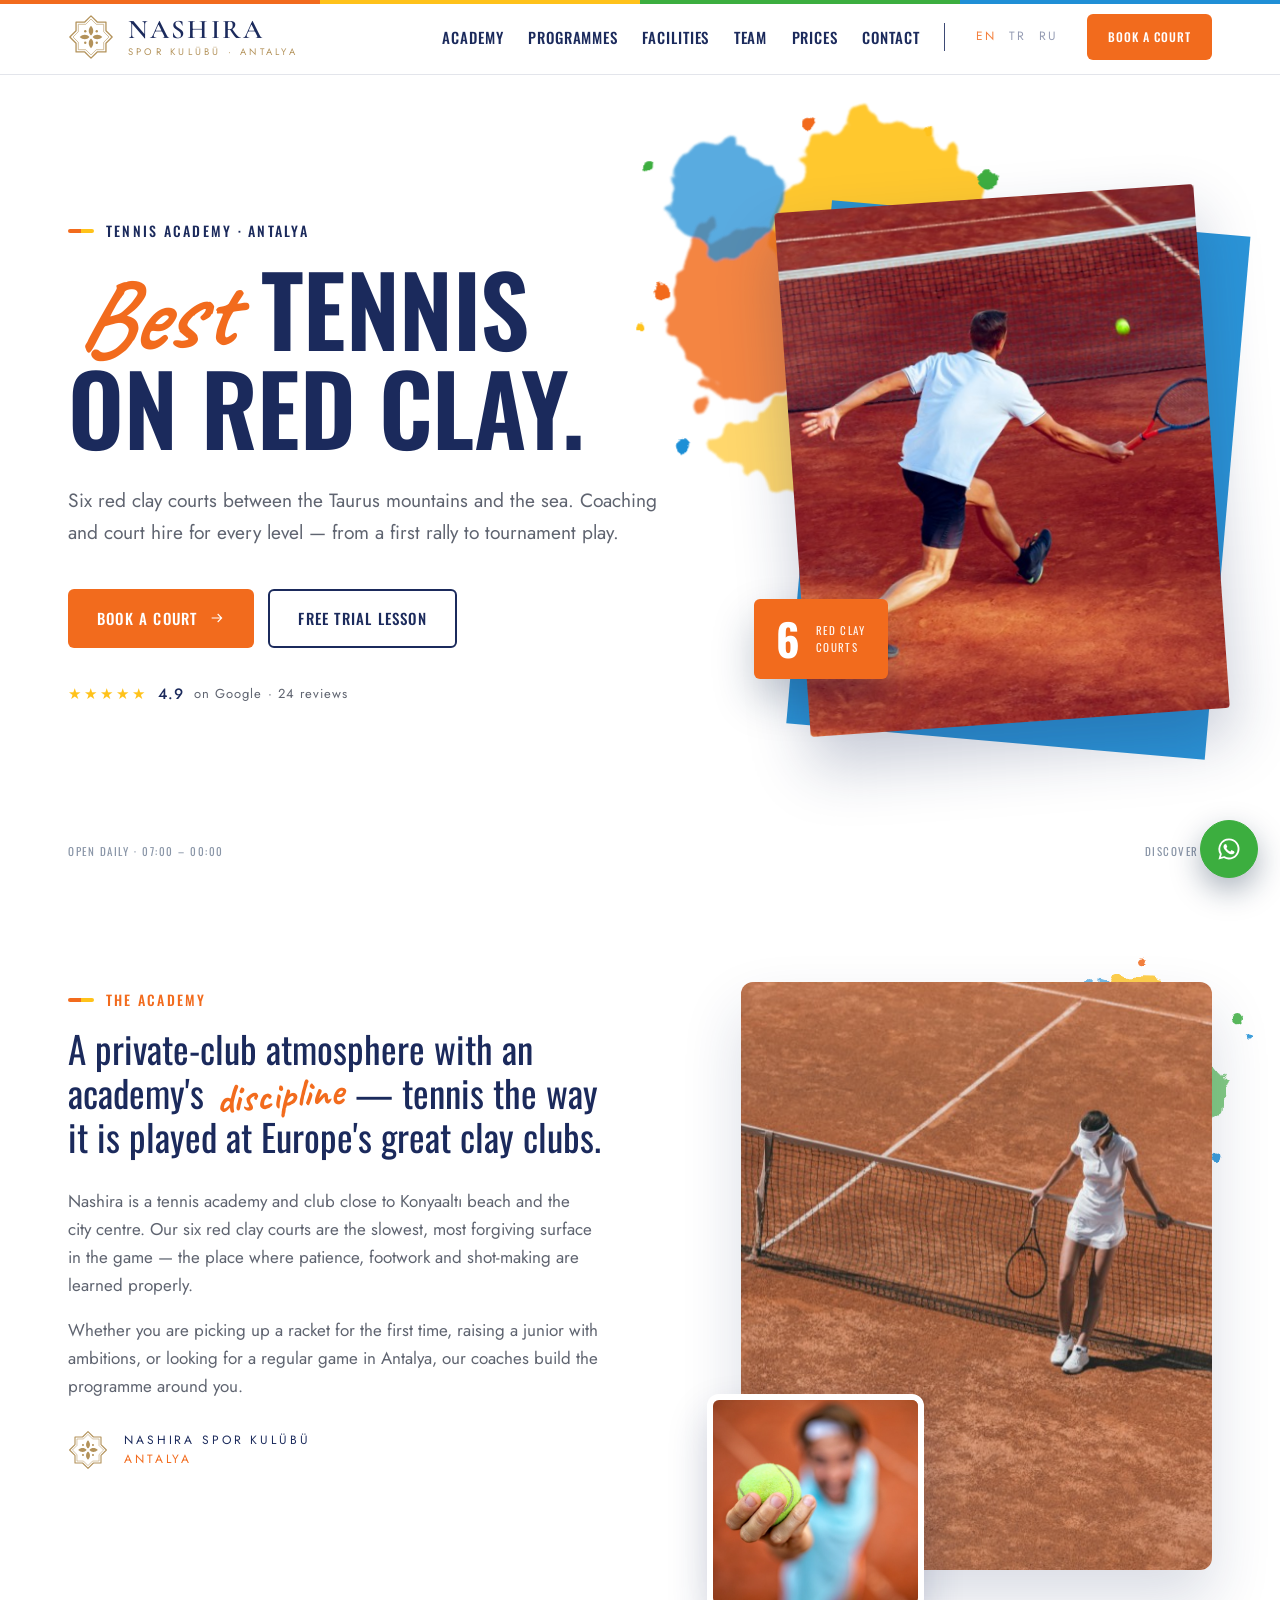
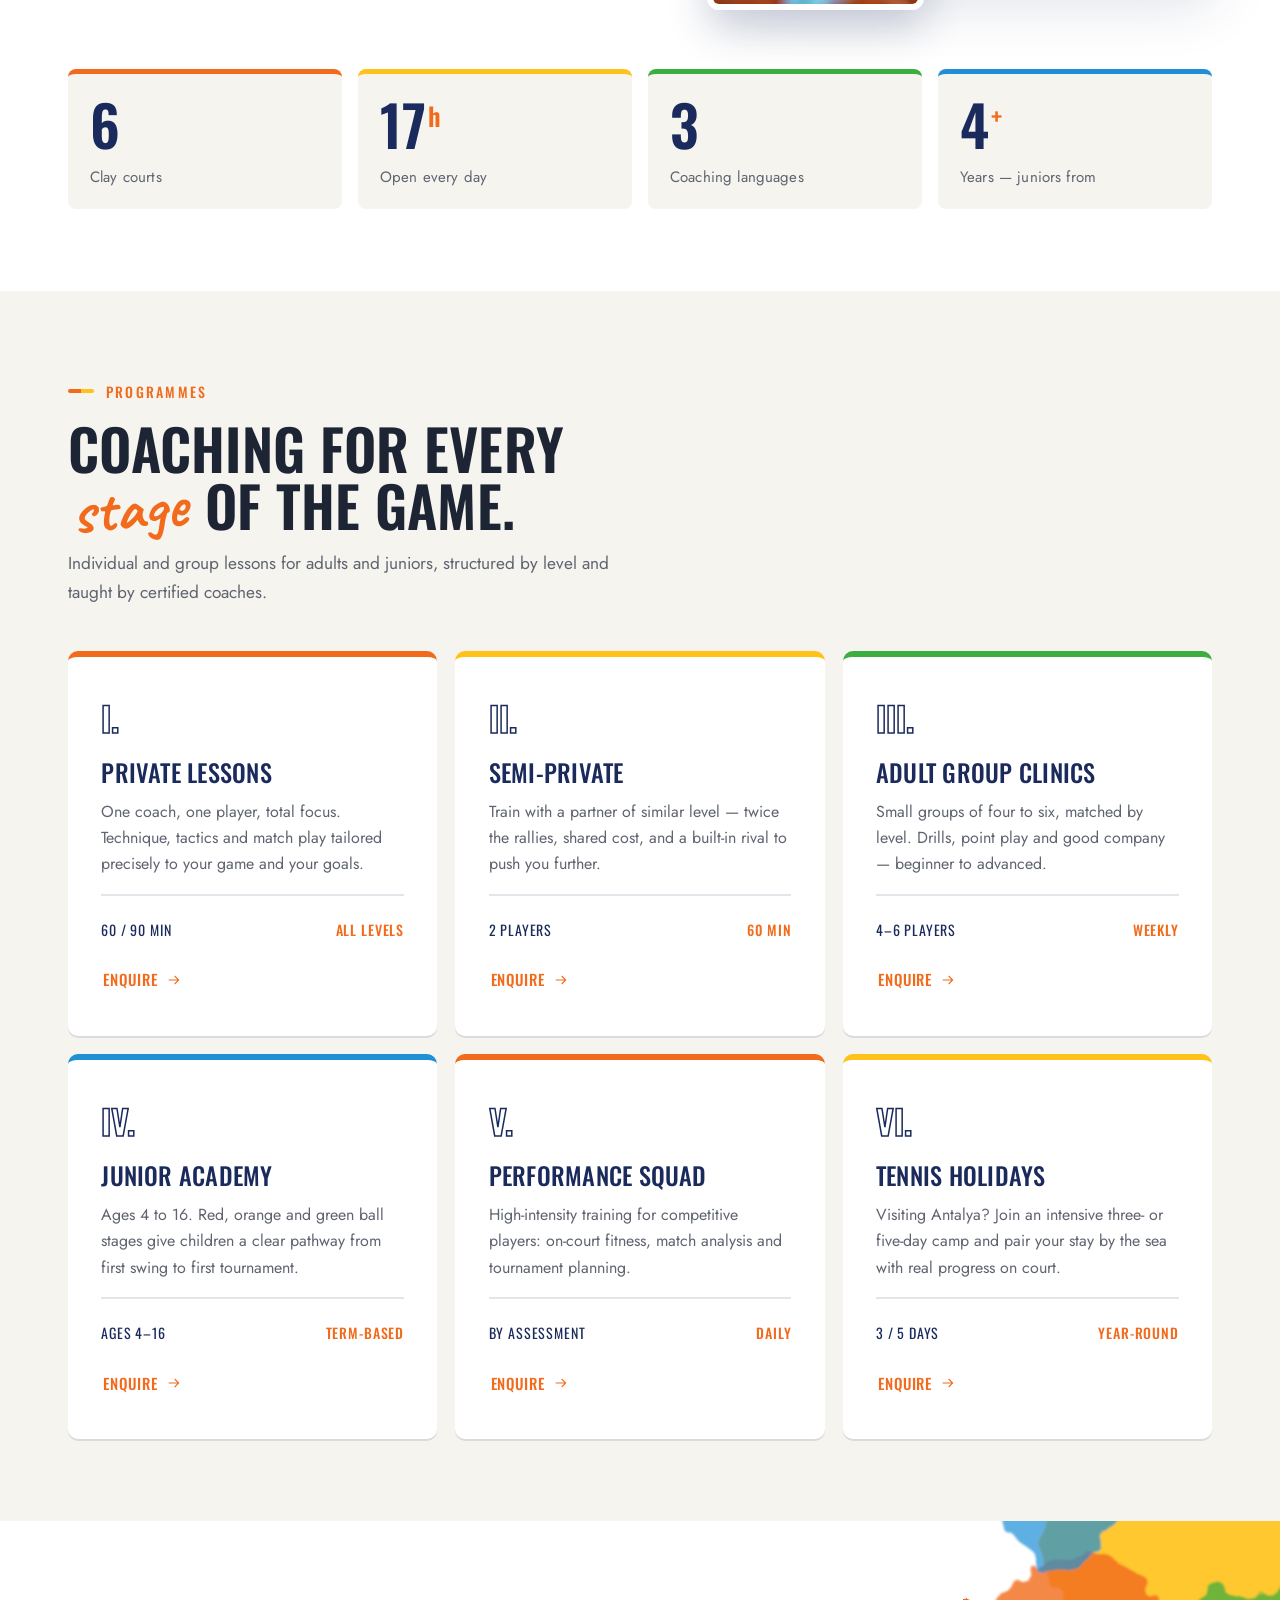
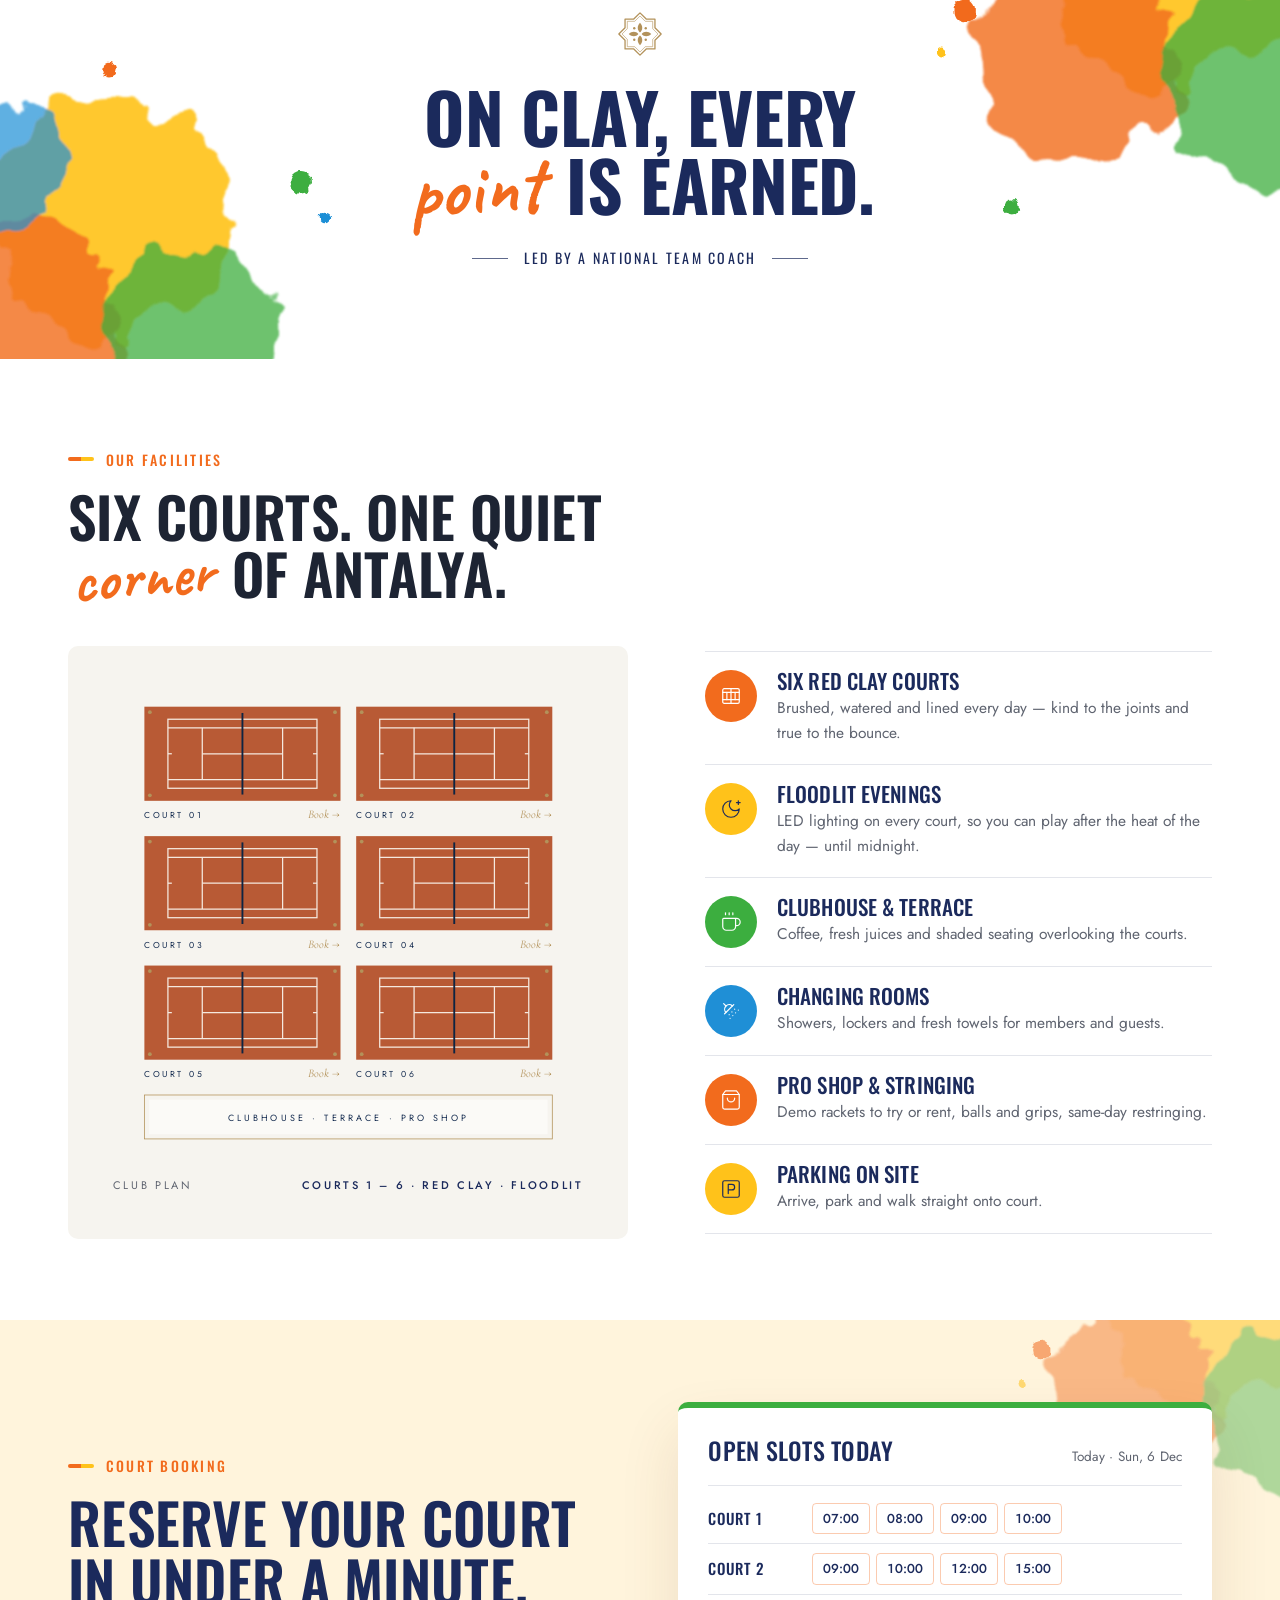
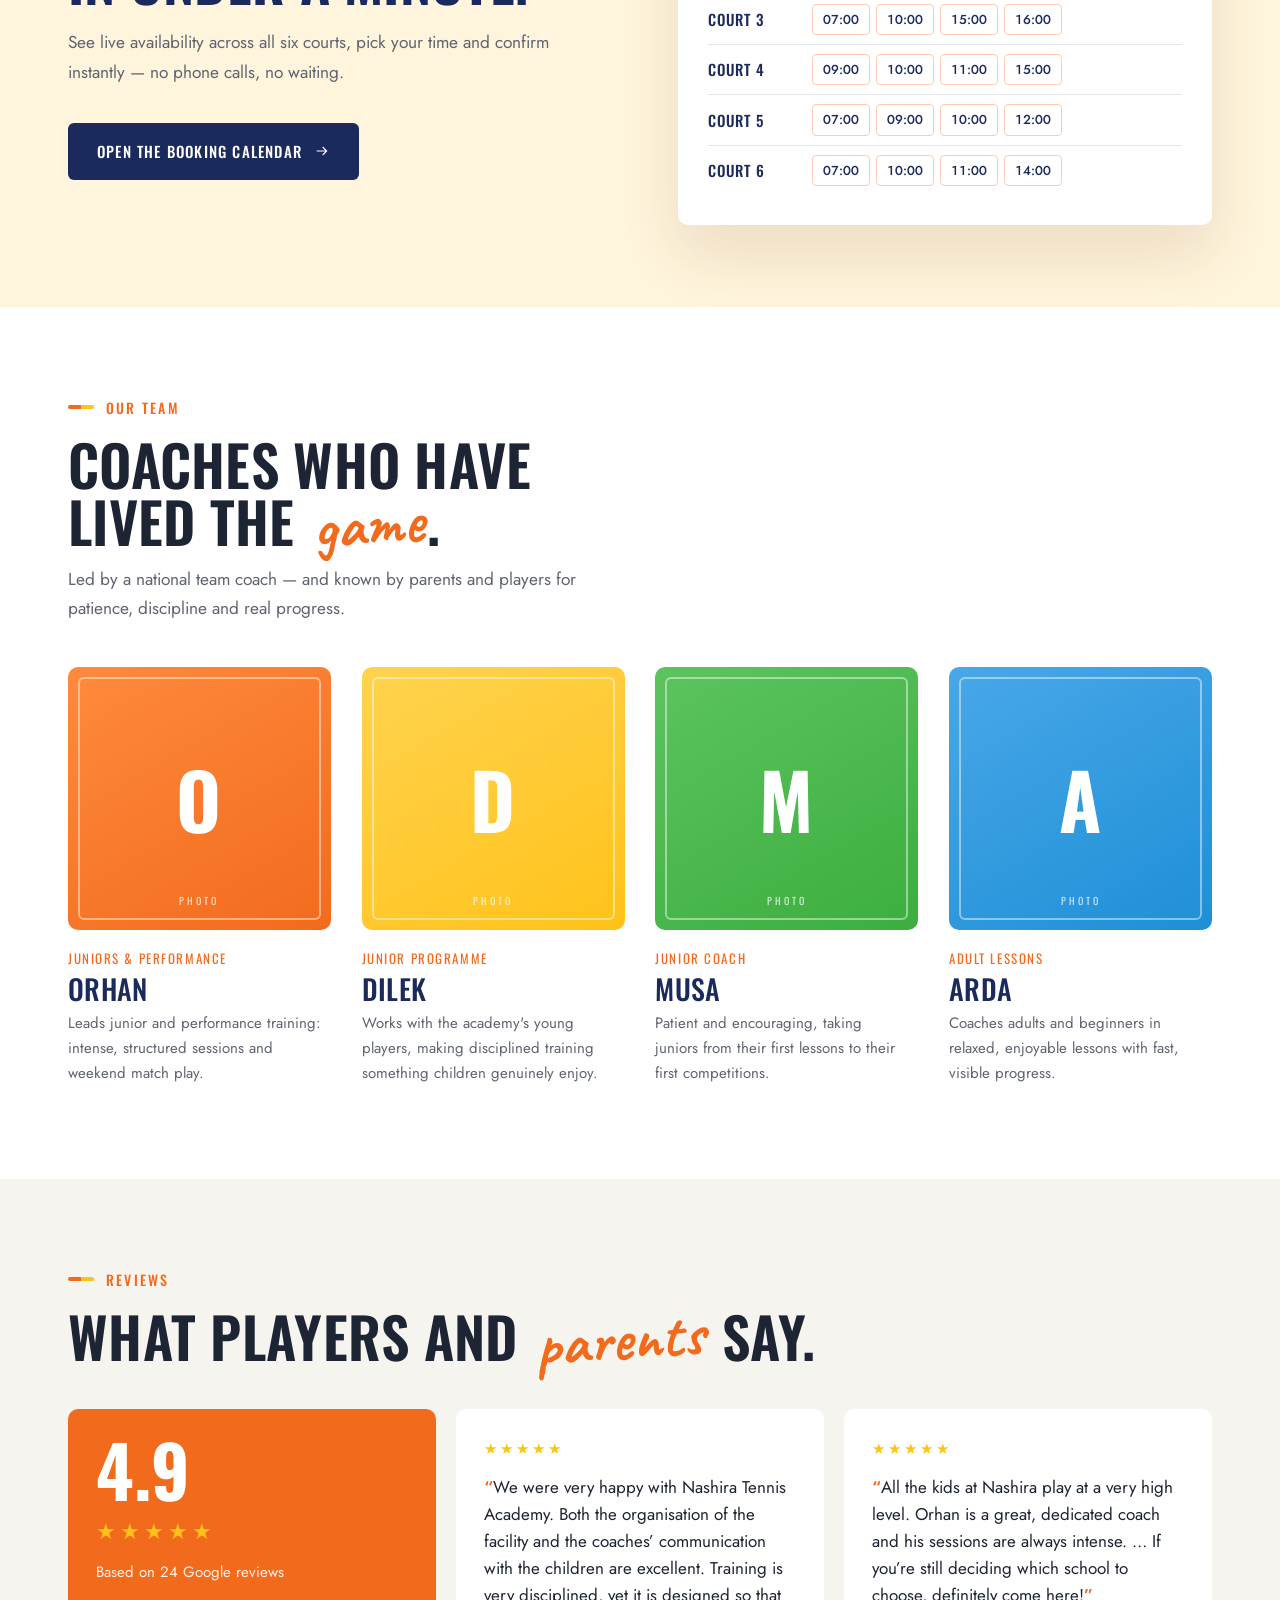
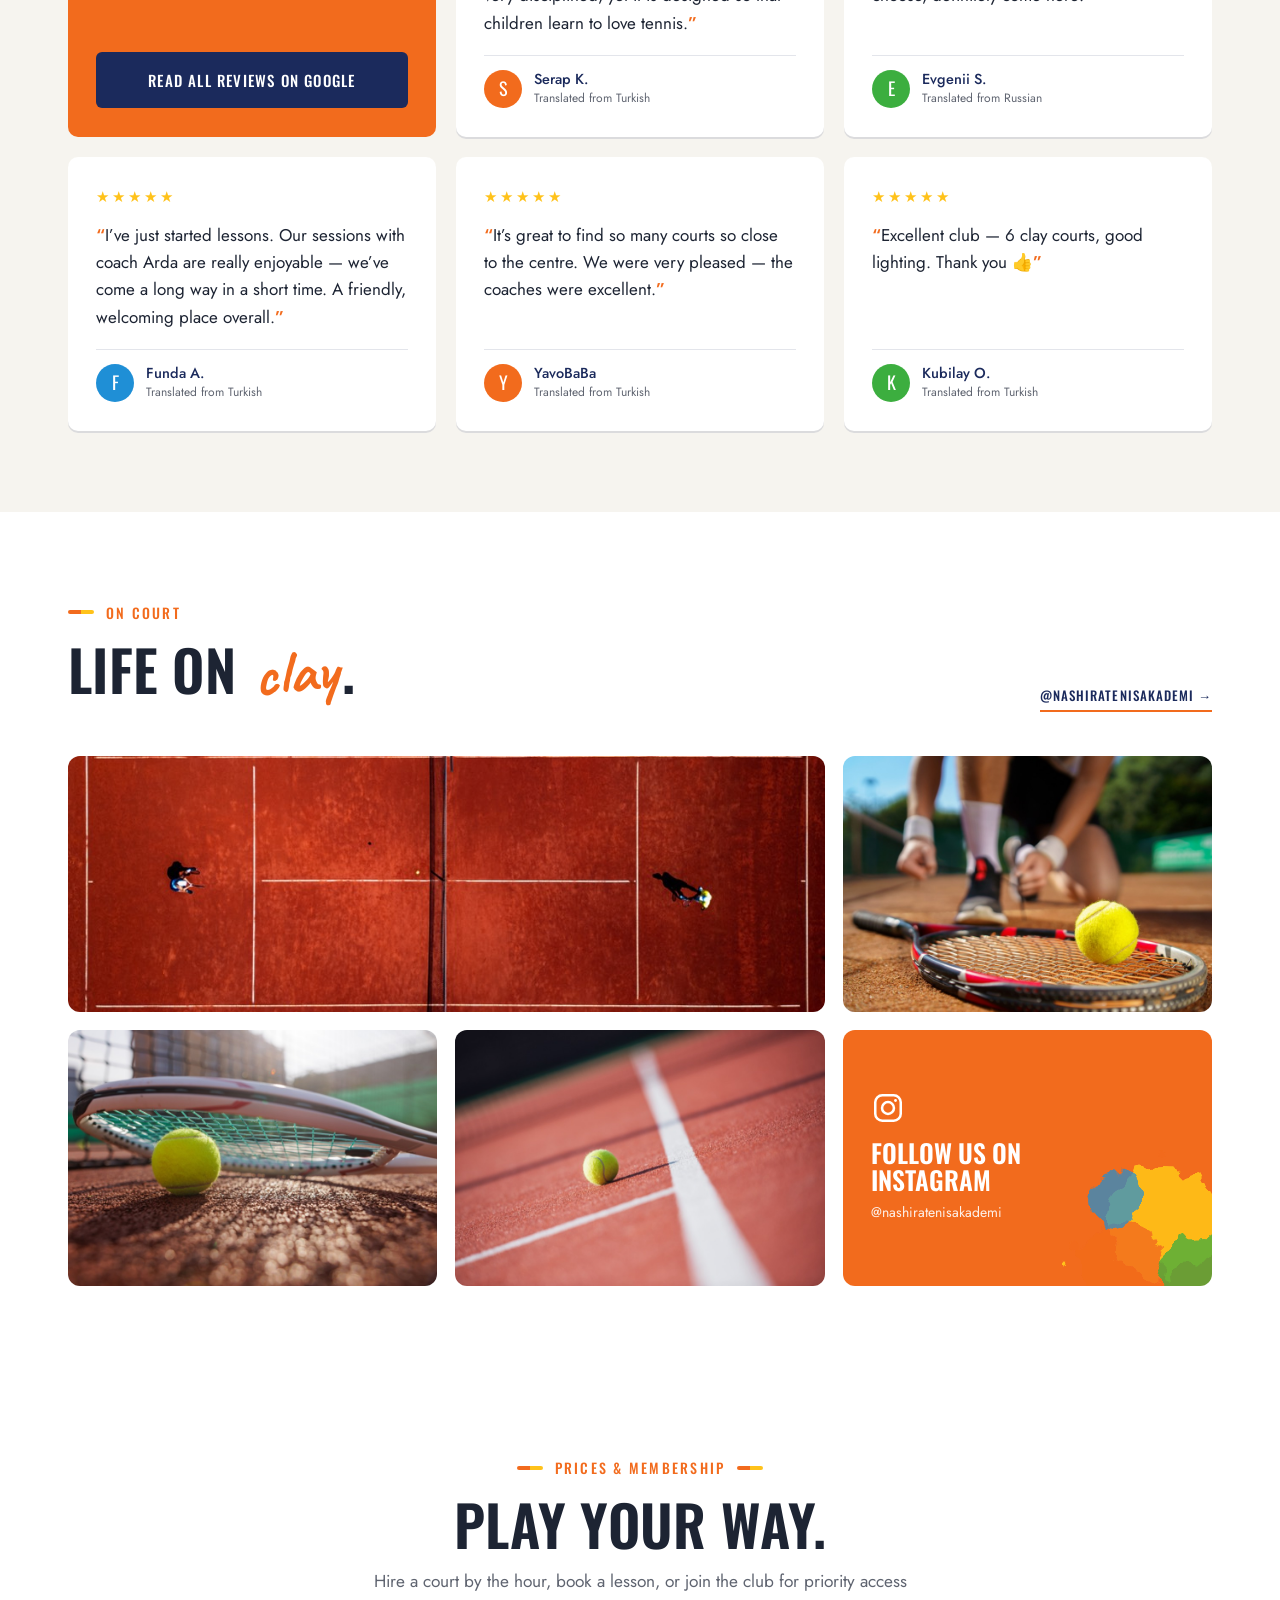
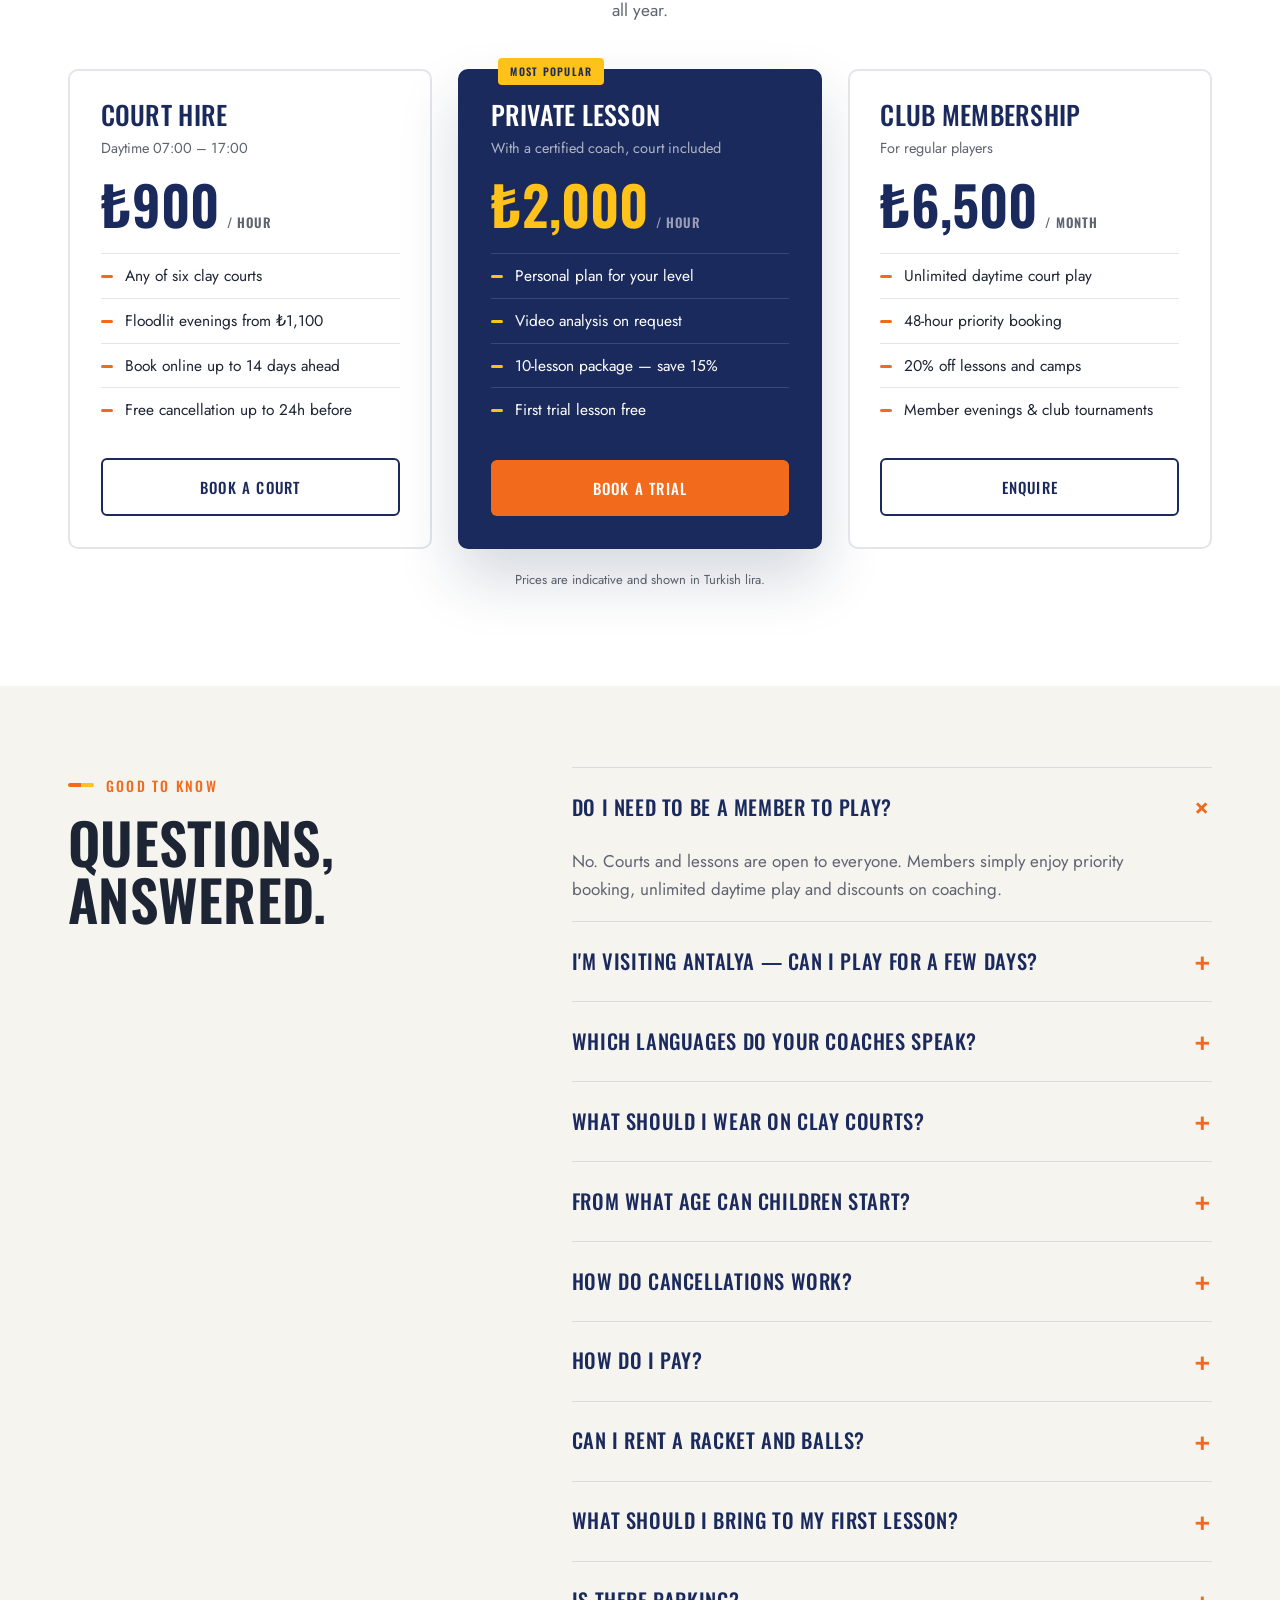
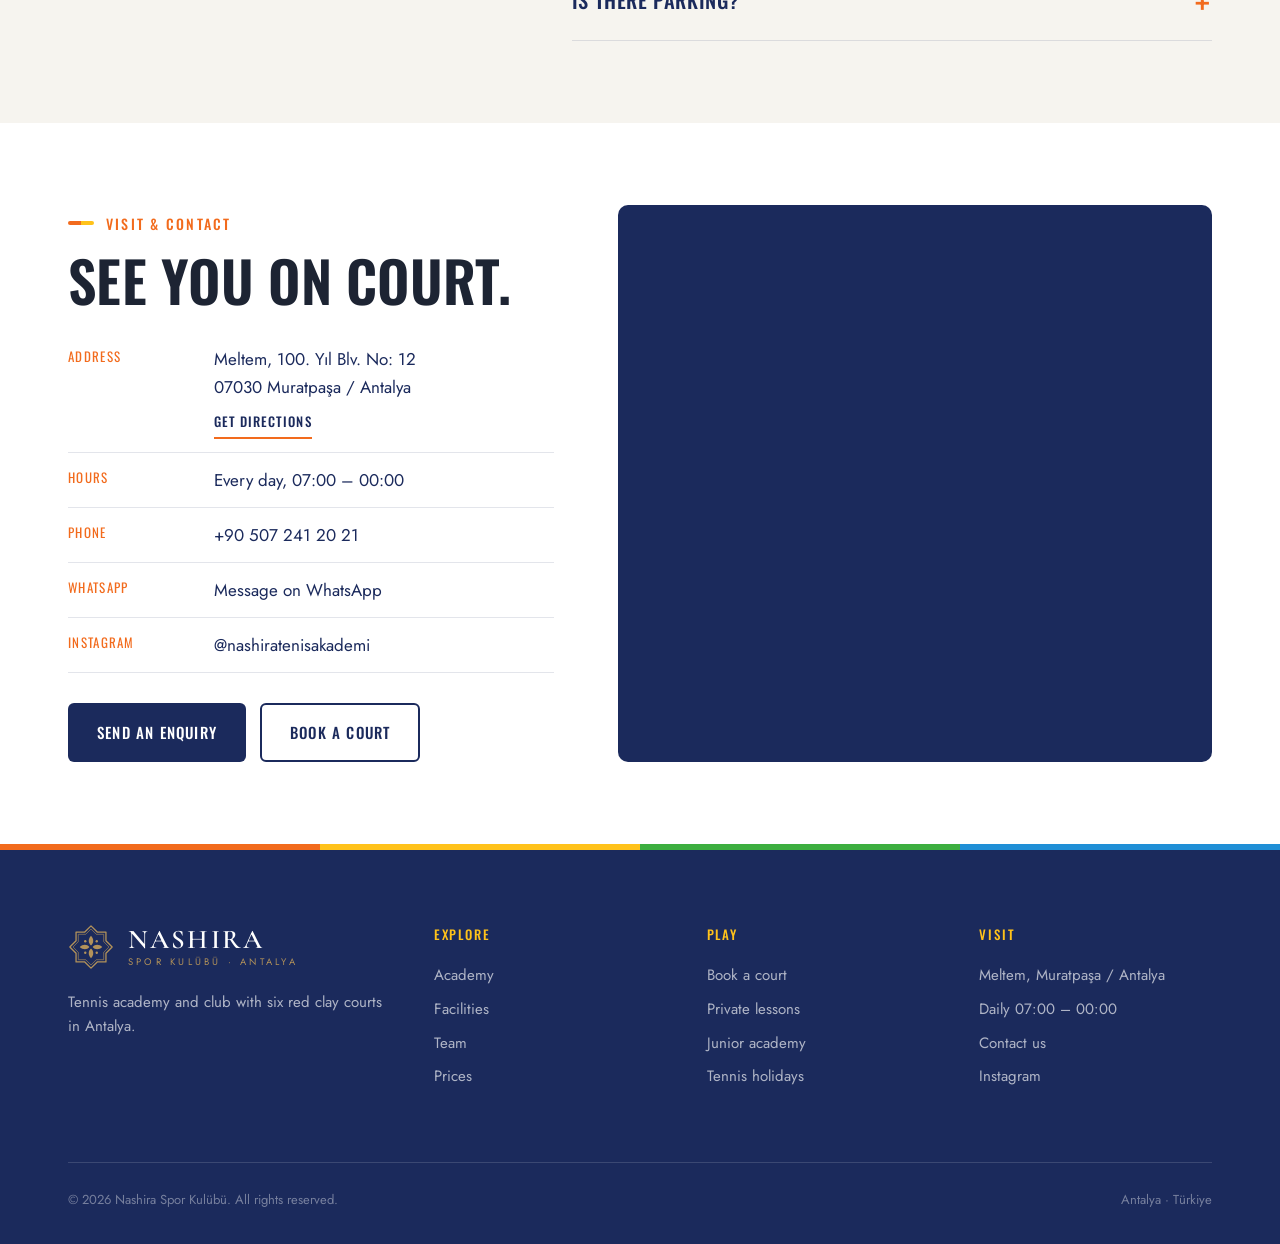
==== commit e0f6ebb2: "Quick UX wins: programme enquiry links, booking help, FAQ, tap targets, link previews - Enquire link" ====
--- a/index.html
+++ b/index.html
@@ -5,13 +5,14 @@
   <meta name="viewport" content="width=device-width, initial-scale=1">
   <title data-i18n="meta.home">Nashira Spor Kulübü — Tennis Academy in Antalya</title>
   <meta name="description" content="Nashira Tennis Academy: six red clay courts in Antalya, near Konyaaltı beach. Private and group lessons, junior academy, holiday camps and online court booking.">
-  <!-- Link previews (WhatsApp, Instagram, Facebook, Telegram). When the site is live,
-       change og:image to the full address, e.g. https://nashira.example/assets/img/og-image.png -->
+  <!-- Link previews (WhatsApp, Instagram, Facebook, Telegram). These must be full addresses.
+       When the site moves to its own domain, replace https://olegogurev-glitch.github.io/nashira-website with it. -->
   <meta property="og:type" content="website">
   <meta property="og:site_name" content="Nashira Spor Kulübü">
   <meta property="og:title" content="Nashira Spor Kulübü — Tennis Academy in Antalya">
   <meta property="og:description" content="Six red clay courts, private and group lessons, junior academy and online court booking. Rated 4.9 on Google.">
-  <meta property="og:image" content="assets/img/og-image.png">
+  <meta property="og:url" content="https://olegogurev-glitch.github.io/nashira-website/">
+  <meta property="og:image" content="https://olegogurev-glitch.github.io/nashira-website/assets/img/og-image.png">
   <meta property="og:image:width" content="1200">
   <meta property="og:image:height" content="630">
   <meta property="og:locale" content="en_GB">
@@ -186,36 +187,42 @@
           <h3 data-i18n="p1.title">Private Lessons</h3>
           <p data-i18n="p1.text">One coach, one player, total focus. Technique, tactics and match play tailored precisely to your game and your goals.</p>
           <div class="program-meta"><span data-i18n="p1.m1">60 / 90 min</span><b data-i18n="p1.m2">All levels</b></div>
+          <a href="#contact" class="program-cta" data-enquire="private"><span data-i18n="prog.cta">Enquire</span> <svg aria-hidden="true"><use href="#arrow"/></svg></a>
         </article>
         <article class="program reveal d1">
           <div class="program-num">II.</div>
           <h3 data-i18n="p2.title">Semi-Private</h3>
           <p data-i18n="p2.text">Train with a partner of similar level — twice the rallies, shared cost, and a built-in rival to push you further.</p>
           <div class="program-meta"><span data-i18n="p2.m1">2 players</span><b data-i18n="p2.m2">60 min</b></div>
+          <a href="#contact" class="program-cta" data-enquire="semi"><span data-i18n="prog.cta">Enquire</span> <svg aria-hidden="true"><use href="#arrow"/></svg></a>
         </article>
         <article class="program reveal d2">
           <div class="program-num">III.</div>
           <h3 data-i18n="p3.title">Adult Group Clinics</h3>
           <p data-i18n="p3.text">Small groups of four to six, matched by level. Drills, point play and good company — beginner to advanced.</p>
           <div class="program-meta"><span data-i18n="p3.m1">4–6 players</span><b data-i18n="p3.m2">Weekly</b></div>
+          <a href="#contact" class="program-cta" data-enquire="group"><span data-i18n="prog.cta">Enquire</span> <svg aria-hidden="true"><use href="#arrow"/></svg></a>
         </article>
         <article class="program reveal">
           <div class="program-num">IV.</div>
           <h3 data-i18n="p4.title">Junior Academy</h3>
           <p data-i18n="p4.text">Ages 4 to 16. Red, orange and green ball stages give children a clear pathway from first swing to first tournament.</p>
           <div class="program-meta"><span data-i18n="p4.m1">Ages 4–16</span><b data-i18n="p4.m2">Term-based</b></div>
+          <a href="#contact" class="program-cta" data-enquire="junior"><span data-i18n="prog.cta">Enquire</span> <svg aria-hidden="true"><use href="#arrow"/></svg></a>
         </article>
         <article class="program reveal d1">
           <div class="program-num">V.</div>
           <h3 data-i18n="p5.title">Performance Squad</h3>
           <p data-i18n="p5.text">High-intensity training for competitive players: on-court fitness, match analysis and tournament planning.</p>
           <div class="program-meta"><span data-i18n="p5.m1">By assessment</span><b data-i18n="p5.m2">Daily</b></div>
+          <a href="#contact" class="program-cta" data-enquire="performance"><span data-i18n="prog.cta">Enquire</span> <svg aria-hidden="true"><use href="#arrow"/></svg></a>
         </article>
         <article class="program reveal d2">
           <div class="program-num">VI.</div>
           <h3 data-i18n="p6.title">Tennis Holidays</h3>
           <p data-i18n="p6.text">Visiting Antalya? Join an intensive three- or five-day camp and pair your stay by the sea with real progress on court.</p>
           <div class="program-meta"><span data-i18n="p6.m1">3 / 5 days</span><b data-i18n="p6.m2">Year-round</b></div>
+          <a href="#contact" class="program-cta" data-enquire="holiday"><span data-i18n="prog.cta">Enquire</span> <svg aria-hidden="true"><use href="#arrow"/></svg></a>
         </article>
       </div>
     </div>
@@ -457,6 +464,22 @@
           <summary data-i18n="q6">How do cancellations work?</summary>
           <p data-i18n="a6">Court bookings and lessons can be cancelled free of charge up to 24 hours before the start time.</p>
         </details>
+        <details>
+          <summary data-i18n="q7">How do I pay?</summary>
+          <p data-i18n="a7">You pay at the club reception when you arrive — nothing is charged online.</p>
+        </details>
+        <details>
+          <summary data-i18n="q8">Can I rent a racket and balls?</summary>
+          <p data-i18n="a8">Yes. Two premium rackets cost ₺250 and a new tube of four balls ₺200 per booking. Add them when you book a court online, or just ask at reception.</p>
+        </details>
+        <details>
+          <summary data-i18n="q9">What should I bring to my first lesson?</summary>
+          <p data-i18n="a9">Comfortable sportswear, tennis shoes with a clay or all-court sole, water and a cap on sunny days. No racket yet? You can rent one at the club.</p>
+        </details>
+        <details>
+          <summary data-i18n="q10">Is there parking?</summary>
+          <p data-i18n="a10">Yes, there is parking on site, so you can park and walk straight onto court.</p>
+        </details>
       </div>
     </div>
   </section>
--- a/assets/css/sport.css
+++ b/assets/css/sport.css
@@ -449,3 +449,29 @@
   .about-photos::before { right: -12px; top: -40px; width: 190px; height: 190px; }
 }
 .section, .statement { overflow-x: clip; }
+
+/* ---------- Quick wins (Nov 2026) ---------- */
+/* Programme cards: enquiry link */
+.program-cta {
+  align-self: flex-start; display: inline-flex; align-items: center; gap: 8px;
+  margin-top: 18px; min-height: 44px; padding: 0 2px;
+  font-family: var(--display); font-weight: 500; font-size: 15px; text-transform: uppercase; letter-spacing: 0.06em;
+  color: var(--orange); border-bottom: 2px solid transparent; transition: border-color 0.2s, color 0.2s;
+}
+.program-cta svg { width: 16px; height: 16px; transition: transform 0.3s var(--ease); }
+.program-cta:hover, .program-cta:focus-visible { color: var(--orange-2); border-bottom-color: var(--orange); }
+.program-cta:hover svg { transform: translateX(4px); }
+
+/* Booking page: help line under the form */
+.fine.help-line a { color: var(--navy); border-bottom: 1px solid var(--orange); white-space: nowrap; }
+
+/* Phones: bigger tap targets for contact links and language switch */
+@media (max-width: 960px) {
+  .contact-list li div > a:not(.link-arrow) {
+    display: inline-flex; align-items: center; min-height: 44px; padding: 0 16px; margin-top: 4px;
+    border: 2px solid var(--navy); border-radius: 8px; color: var(--navy); font-weight: 500;
+  }
+  .contact-list li div > a[href^="https://wa.me"] { background: #2a7d2d; border-color: #2a7d2d; color: #fff; }
+  .contact-list .link-arrow { display: inline-flex; align-items: center; min-height: 44px; }
+  .lang button { min-width: 44px; min-height: 44px; font-size: 14px; }
+}
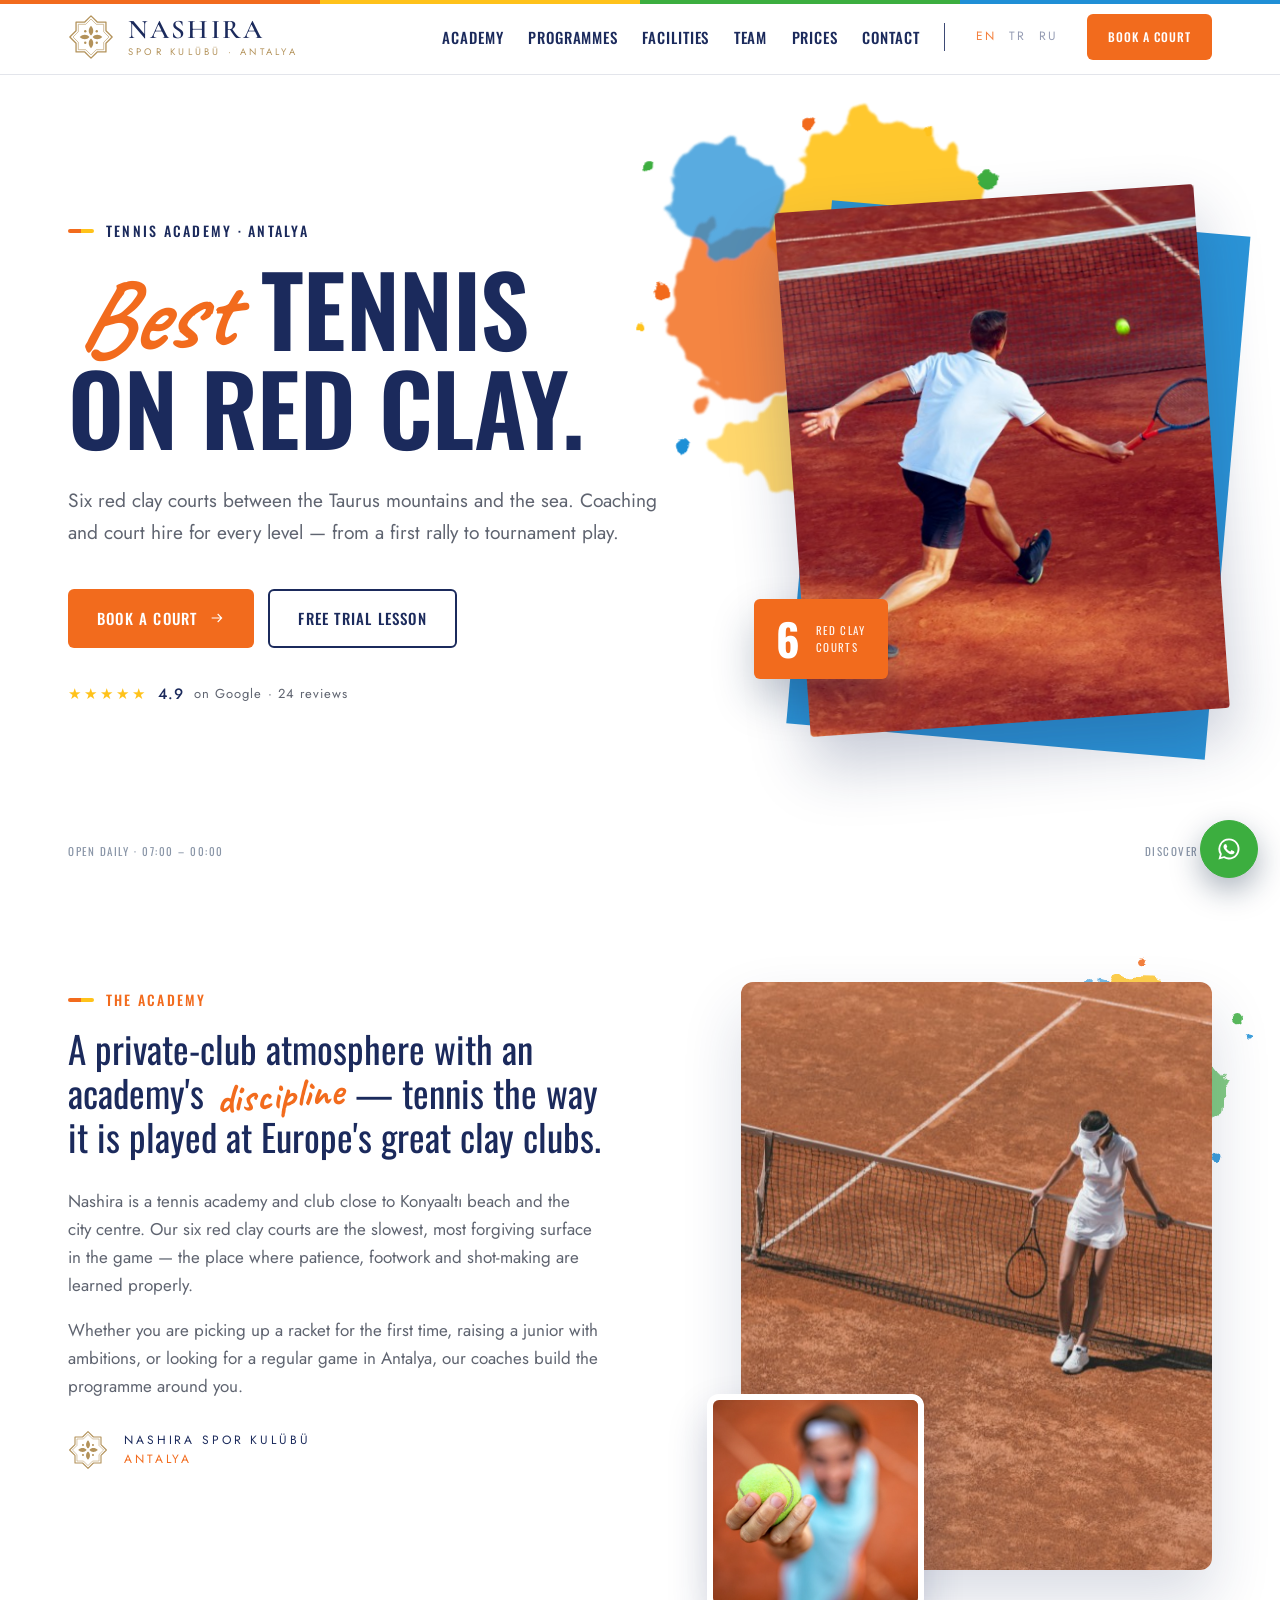
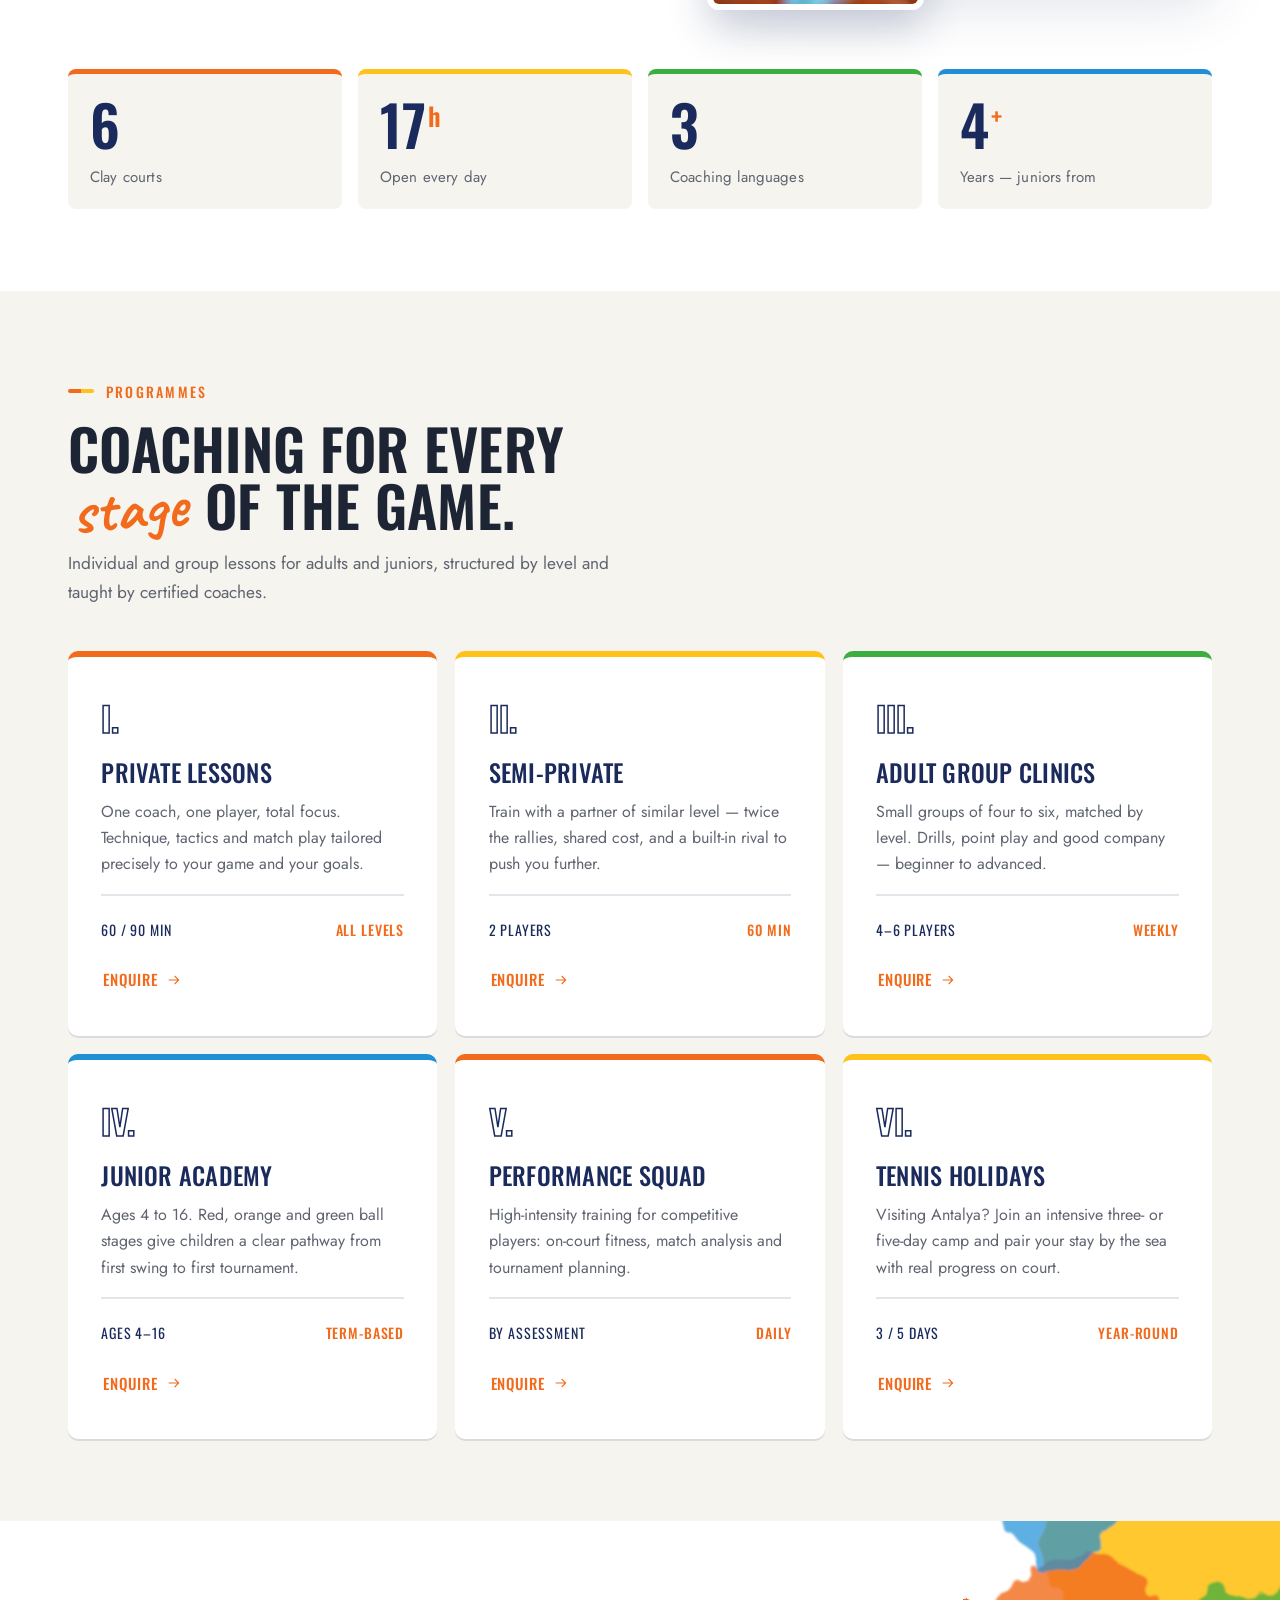
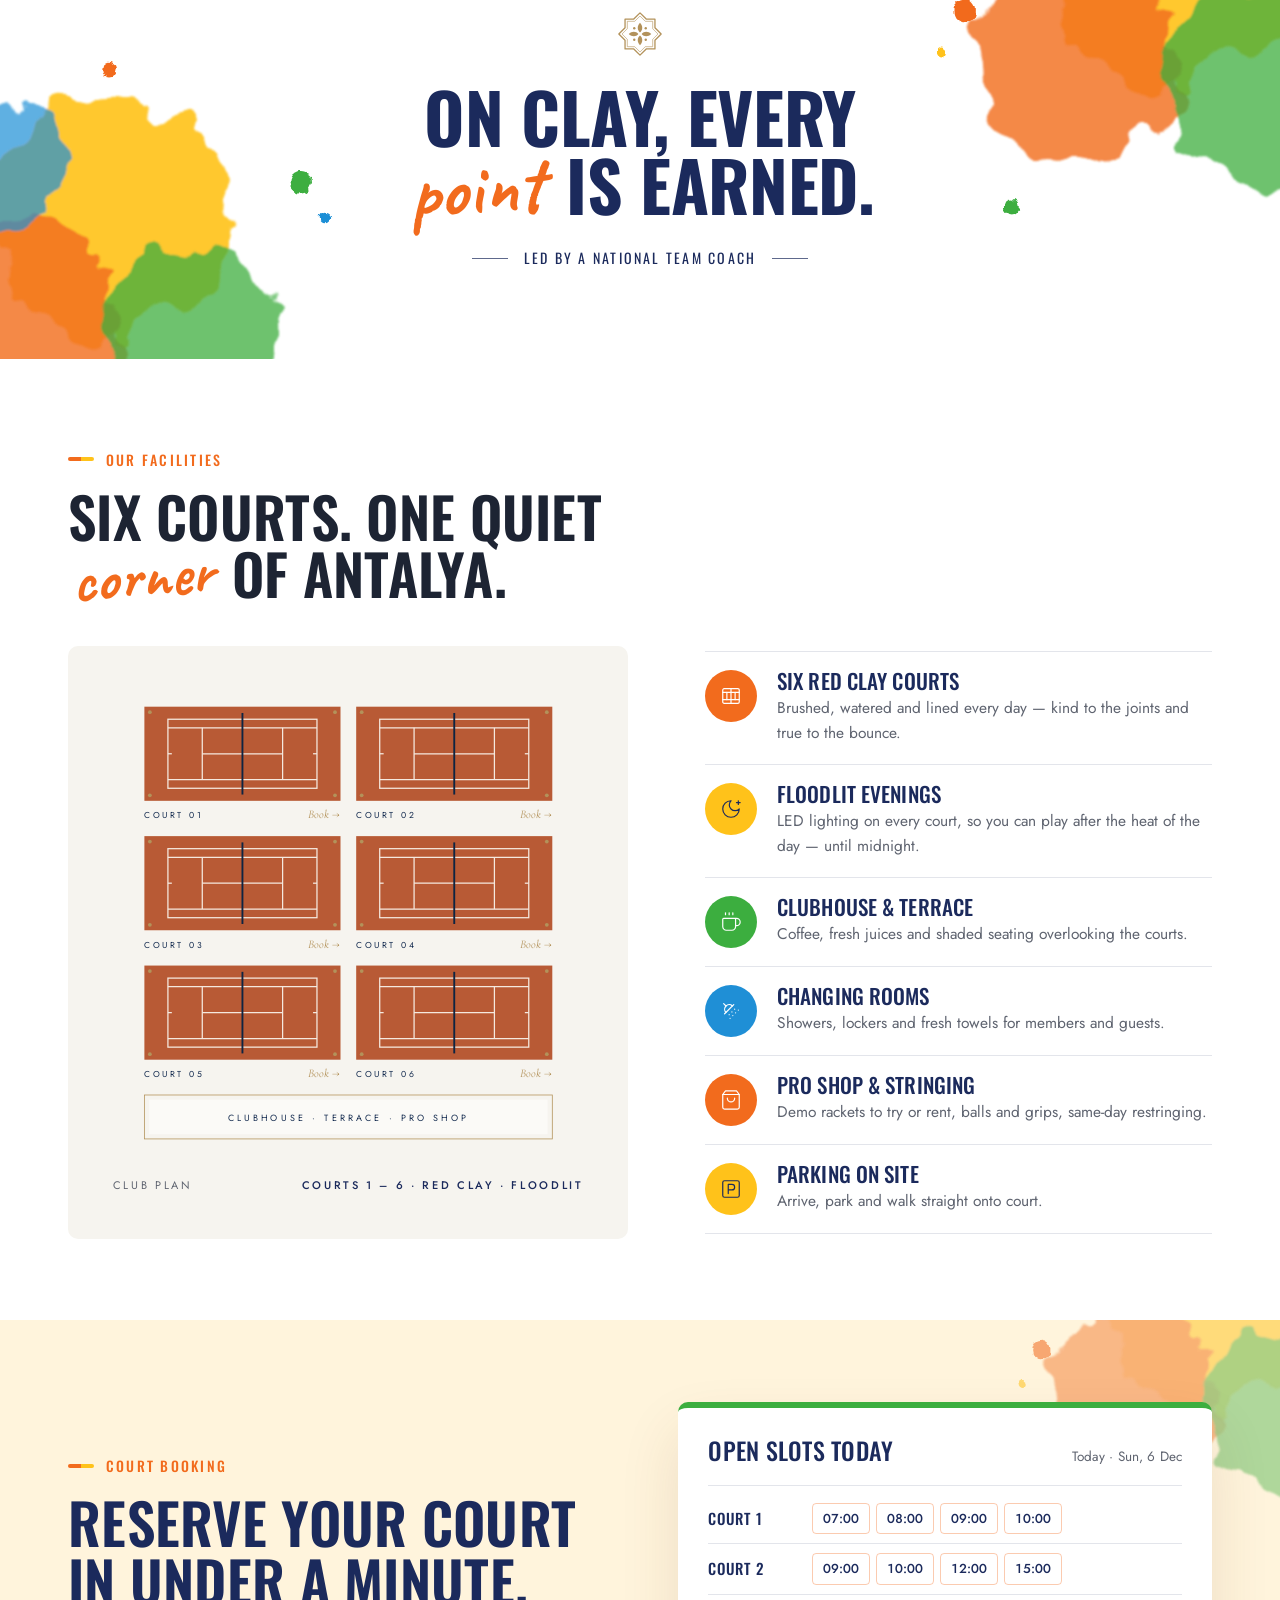
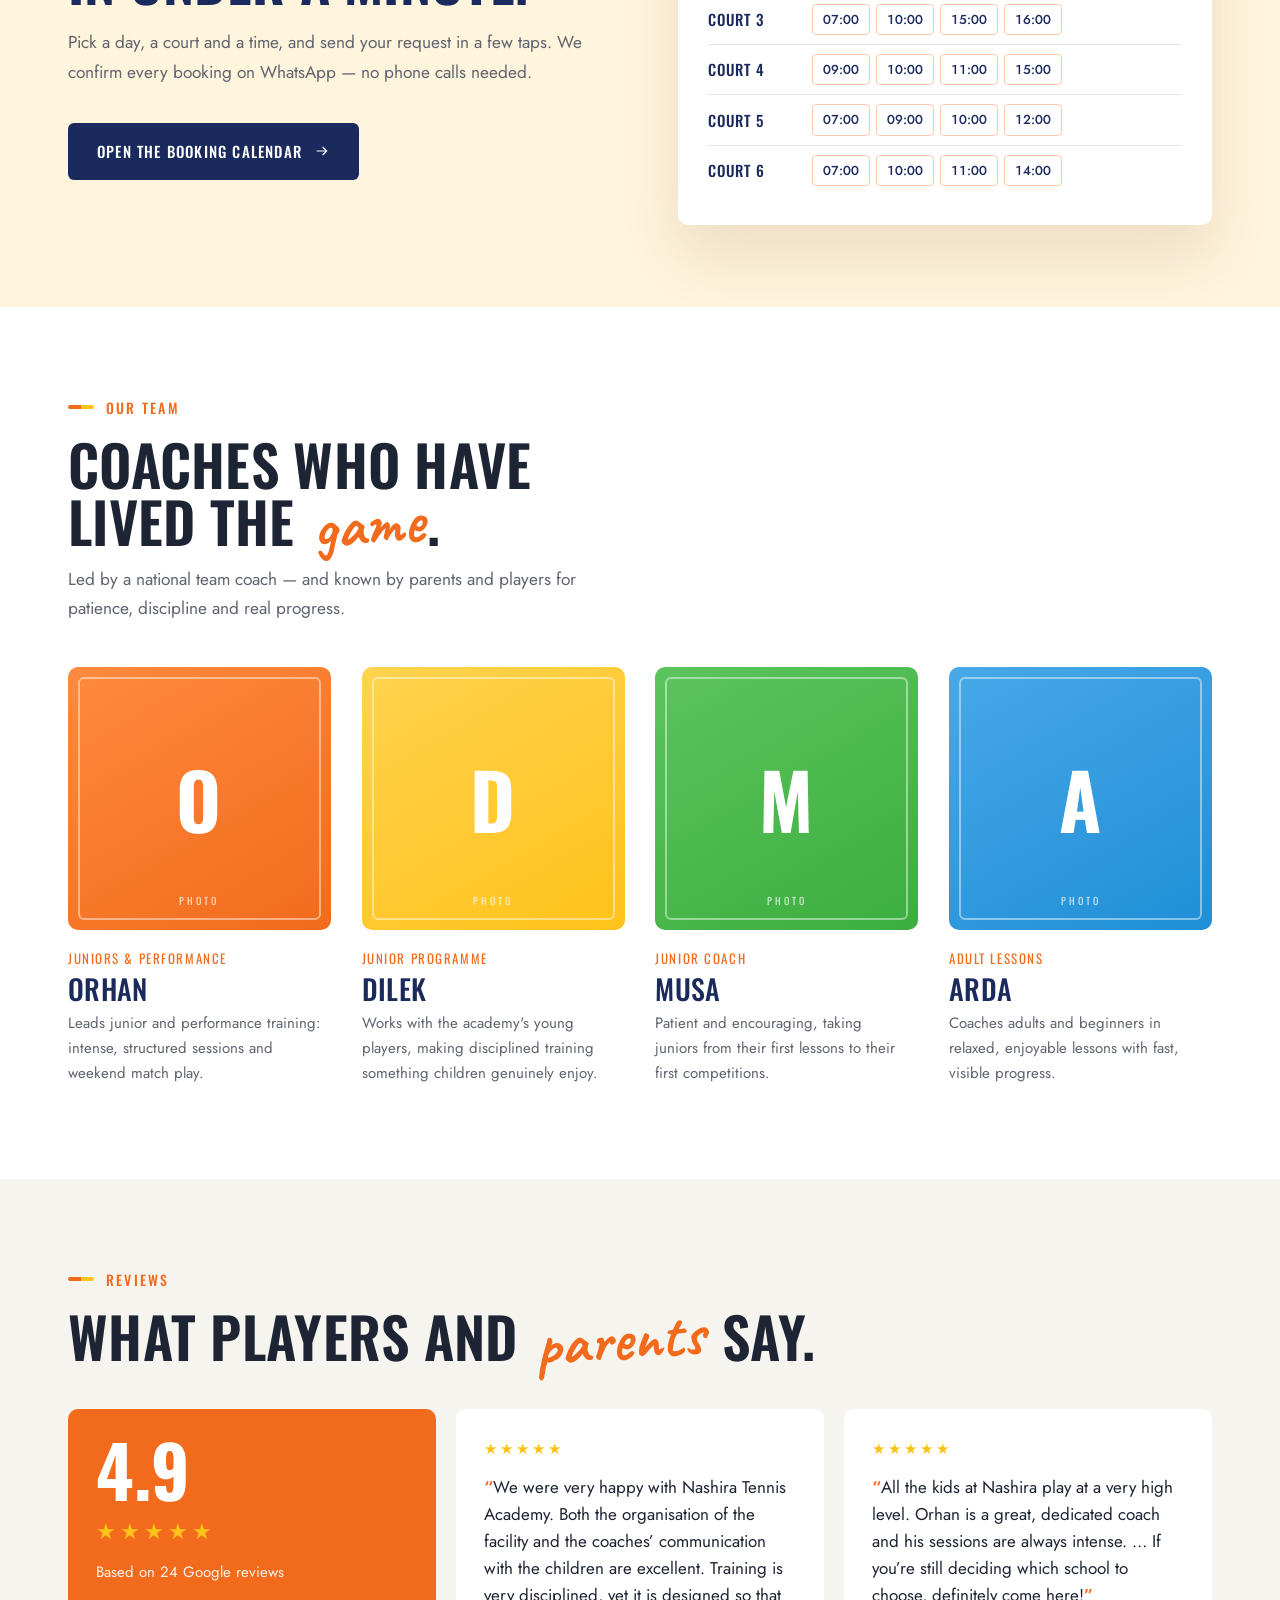
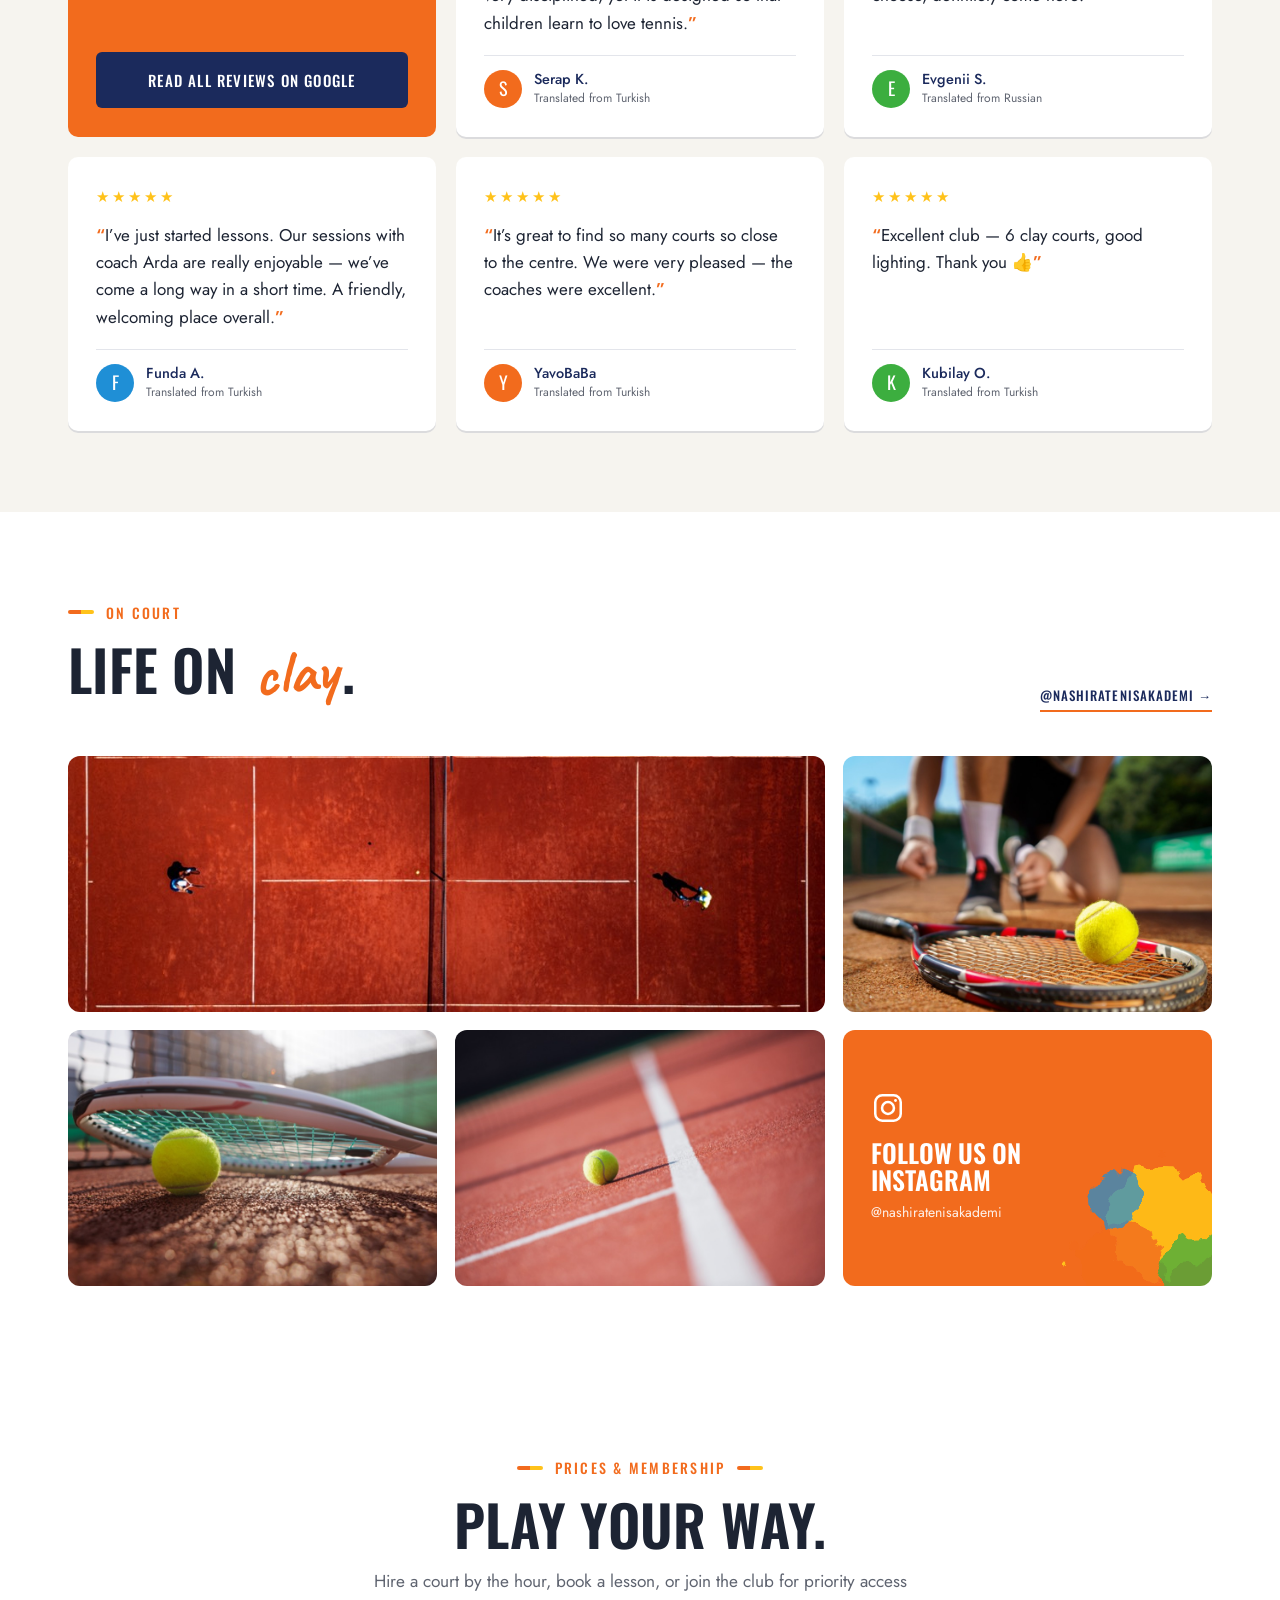
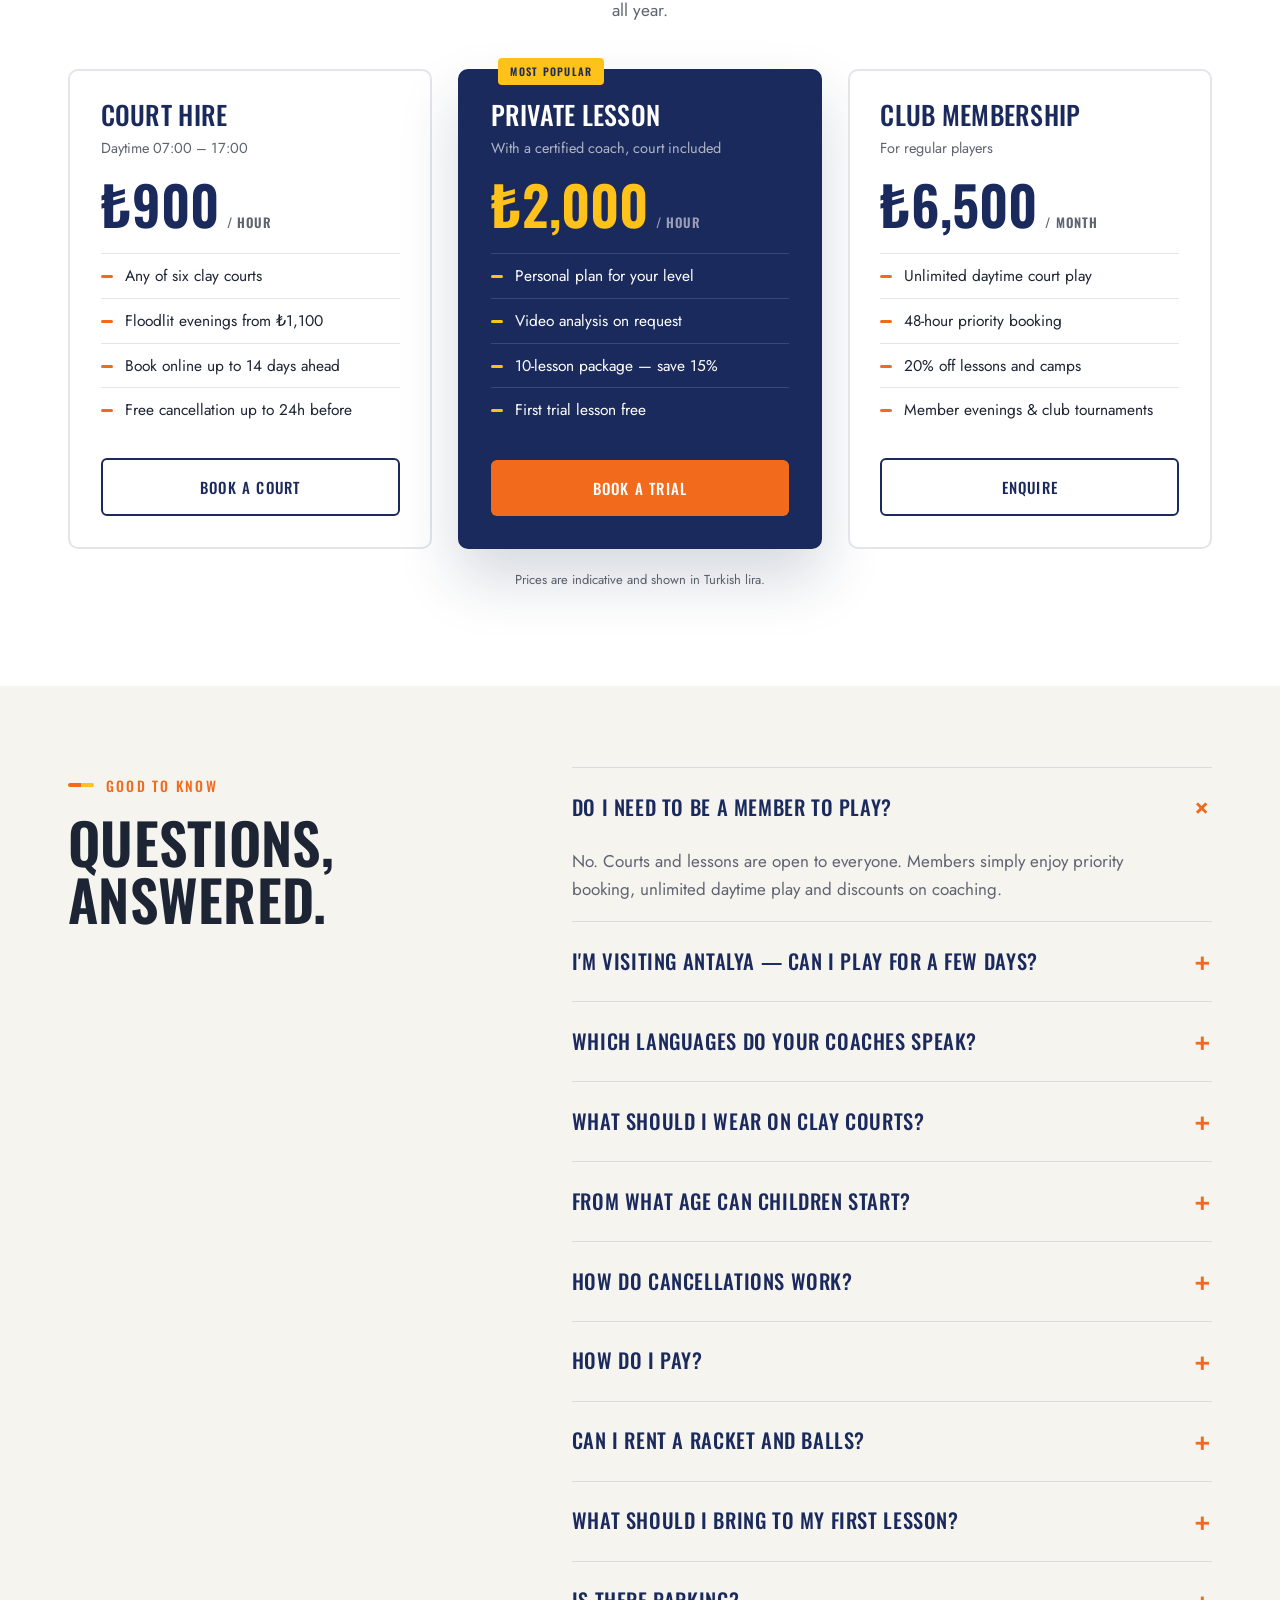
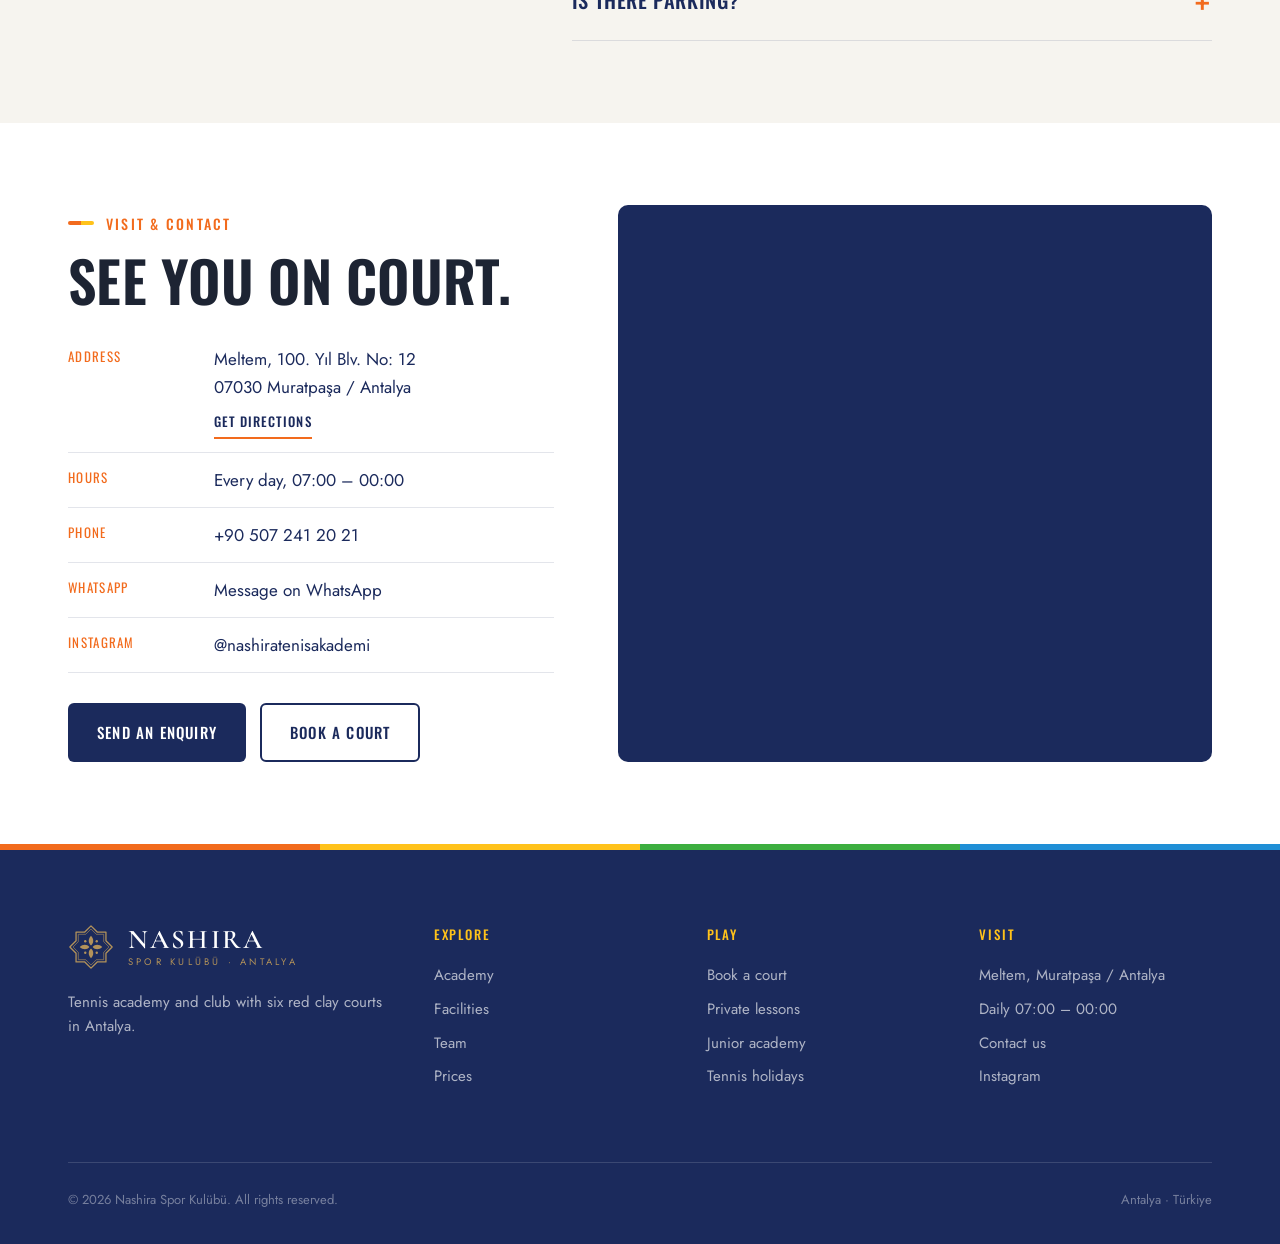
==== commit 2d74bf5f: "Send booking requests to the club on WhatsApp; honest booking copy; cancellation steps - Booking sub" ====
--- a/index.html
+++ b/index.html
@@ -287,7 +287,7 @@
       <div>
         <div class="eyebrow reveal" data-i18n="book.eyebrow">Court Booking</div>
         <h2 class="reveal d1" data-i18n="book.title">Reserve your court in under a minute.</h2>
-        <p class="lead reveal d2" data-i18n="book.lead">See live availability across all six courts, pick your time and confirm instantly — no phone calls, no waiting.</p>
+        <p class="lead reveal d2" data-i18n="book.lead">Pick a day, a court and a time, and send your request in a few taps. We confirm every booking on WhatsApp — no phone calls needed.</p>
         <a href="booking.html" class="btn btn-navy reveal d3"><span data-i18n="book.cta">Open the booking calendar</span> <svg><use href="#arrow"/></svg></a>
       </div>
       <div class="today-card reveal d2">
@@ -462,7 +462,7 @@
         </details>
         <details>
           <summary data-i18n="q6">How do cancellations work?</summary>
-          <p data-i18n="a6">Court bookings and lessons can be cancelled free of charge up to 24 hours before the start time.</p>
+          <p data-i18n="a6">Court bookings and lessons can be cancelled free of charge up to 24 hours before the start time. Just message us on WhatsApp or call with your booking reference.</p>
         </details>
         <details>
           <summary data-i18n="q7">How do I pay?</summary>
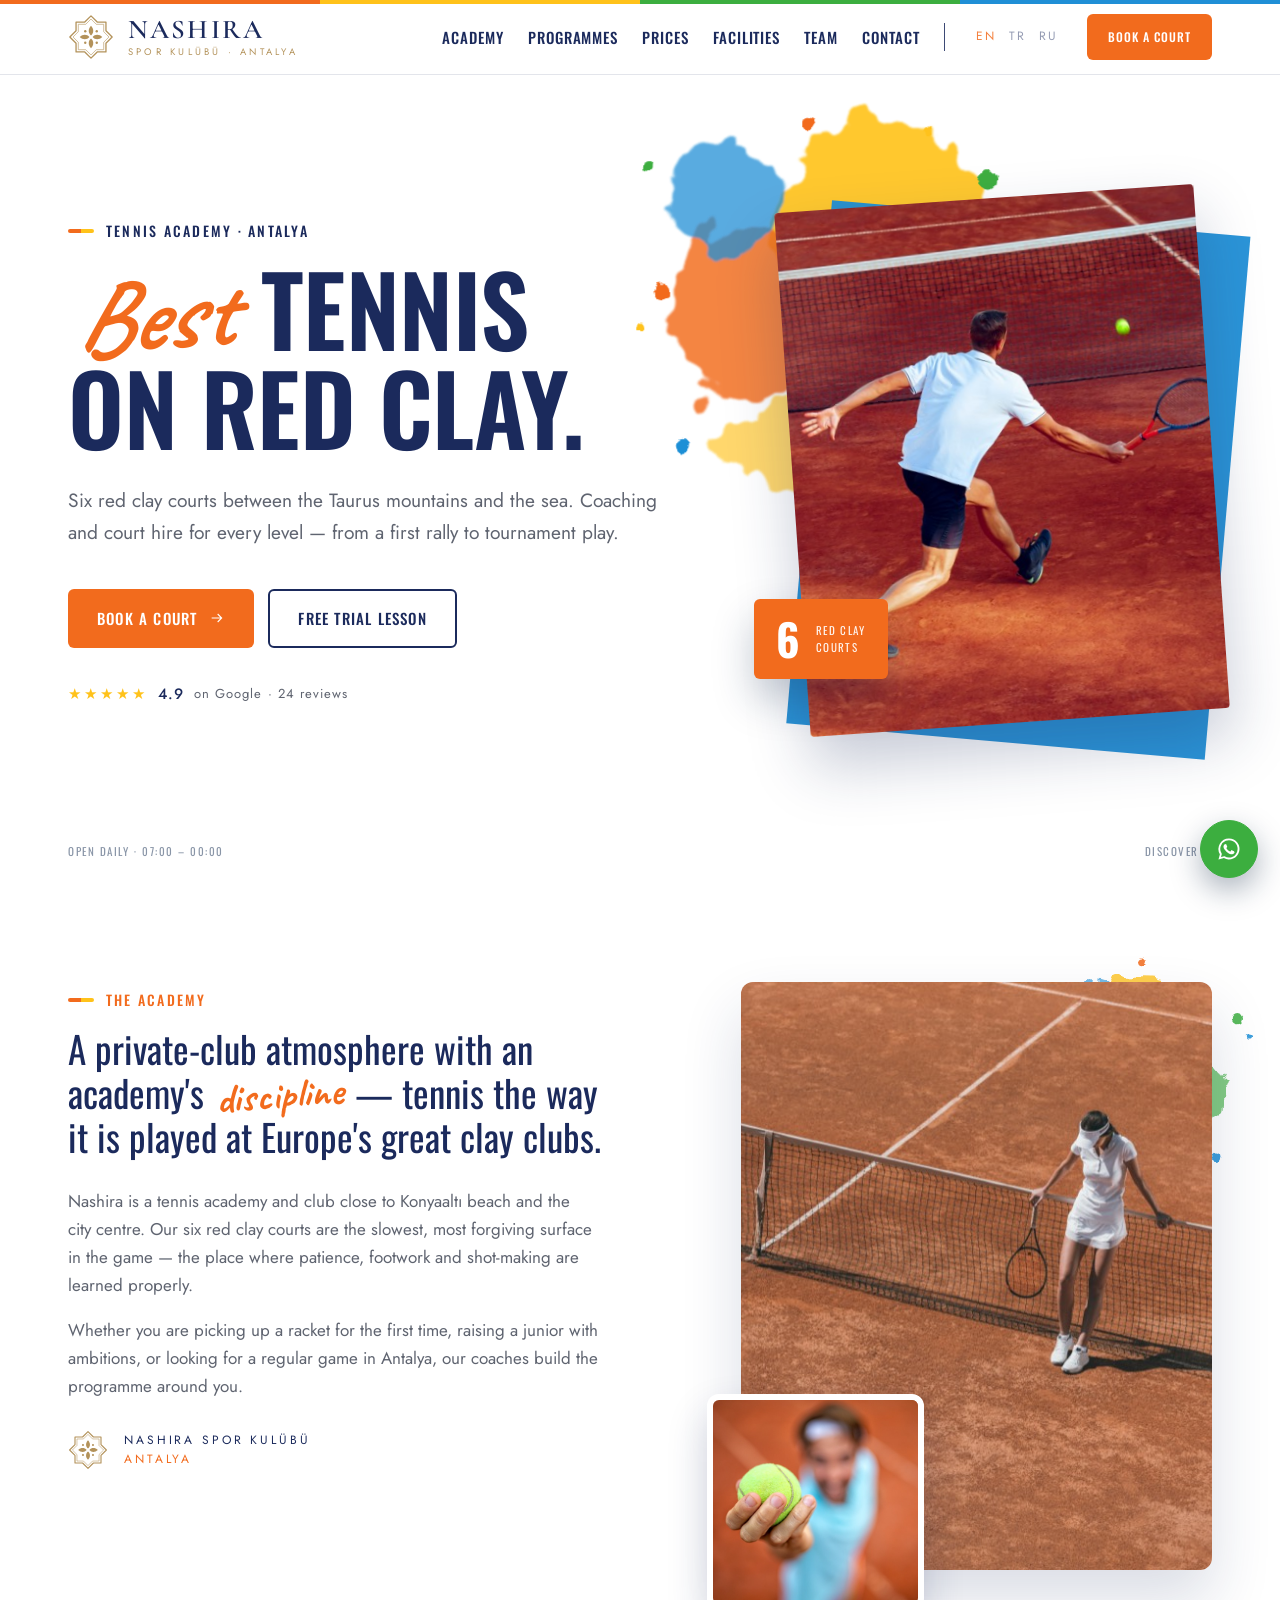
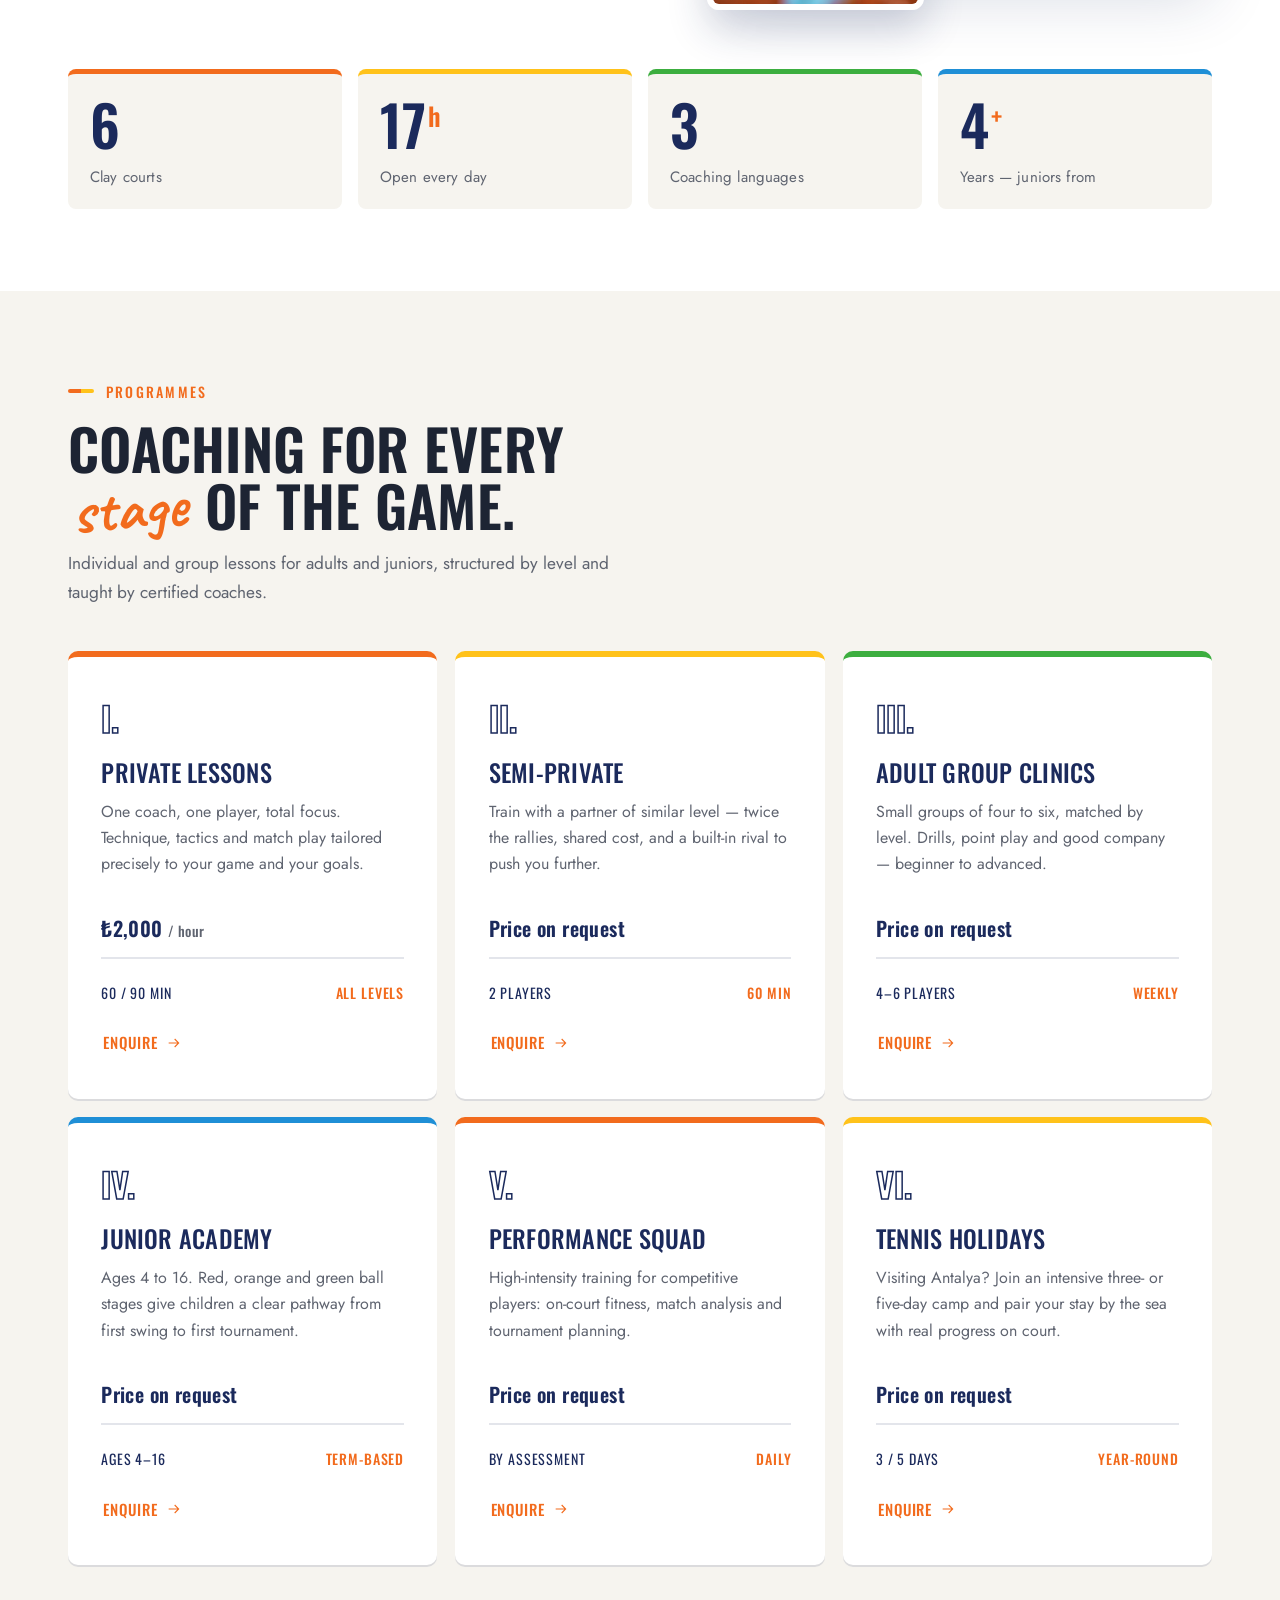
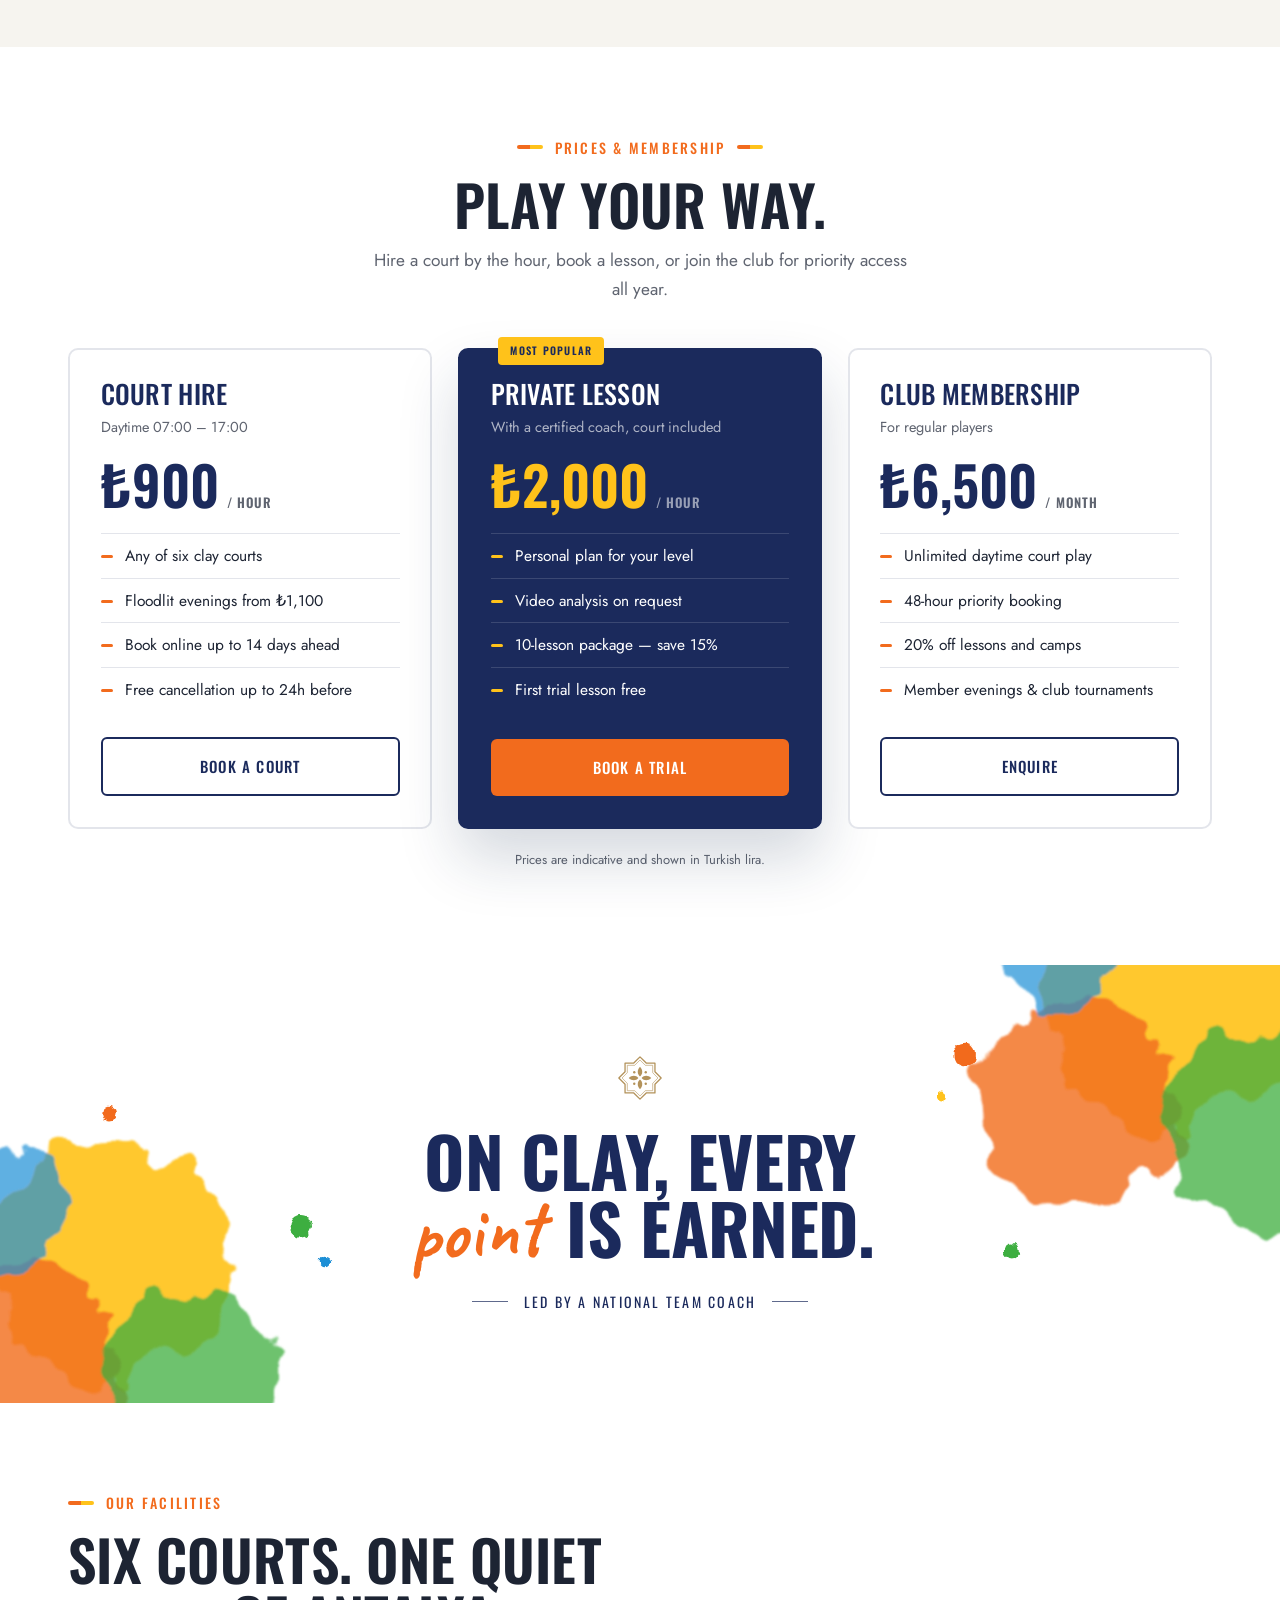
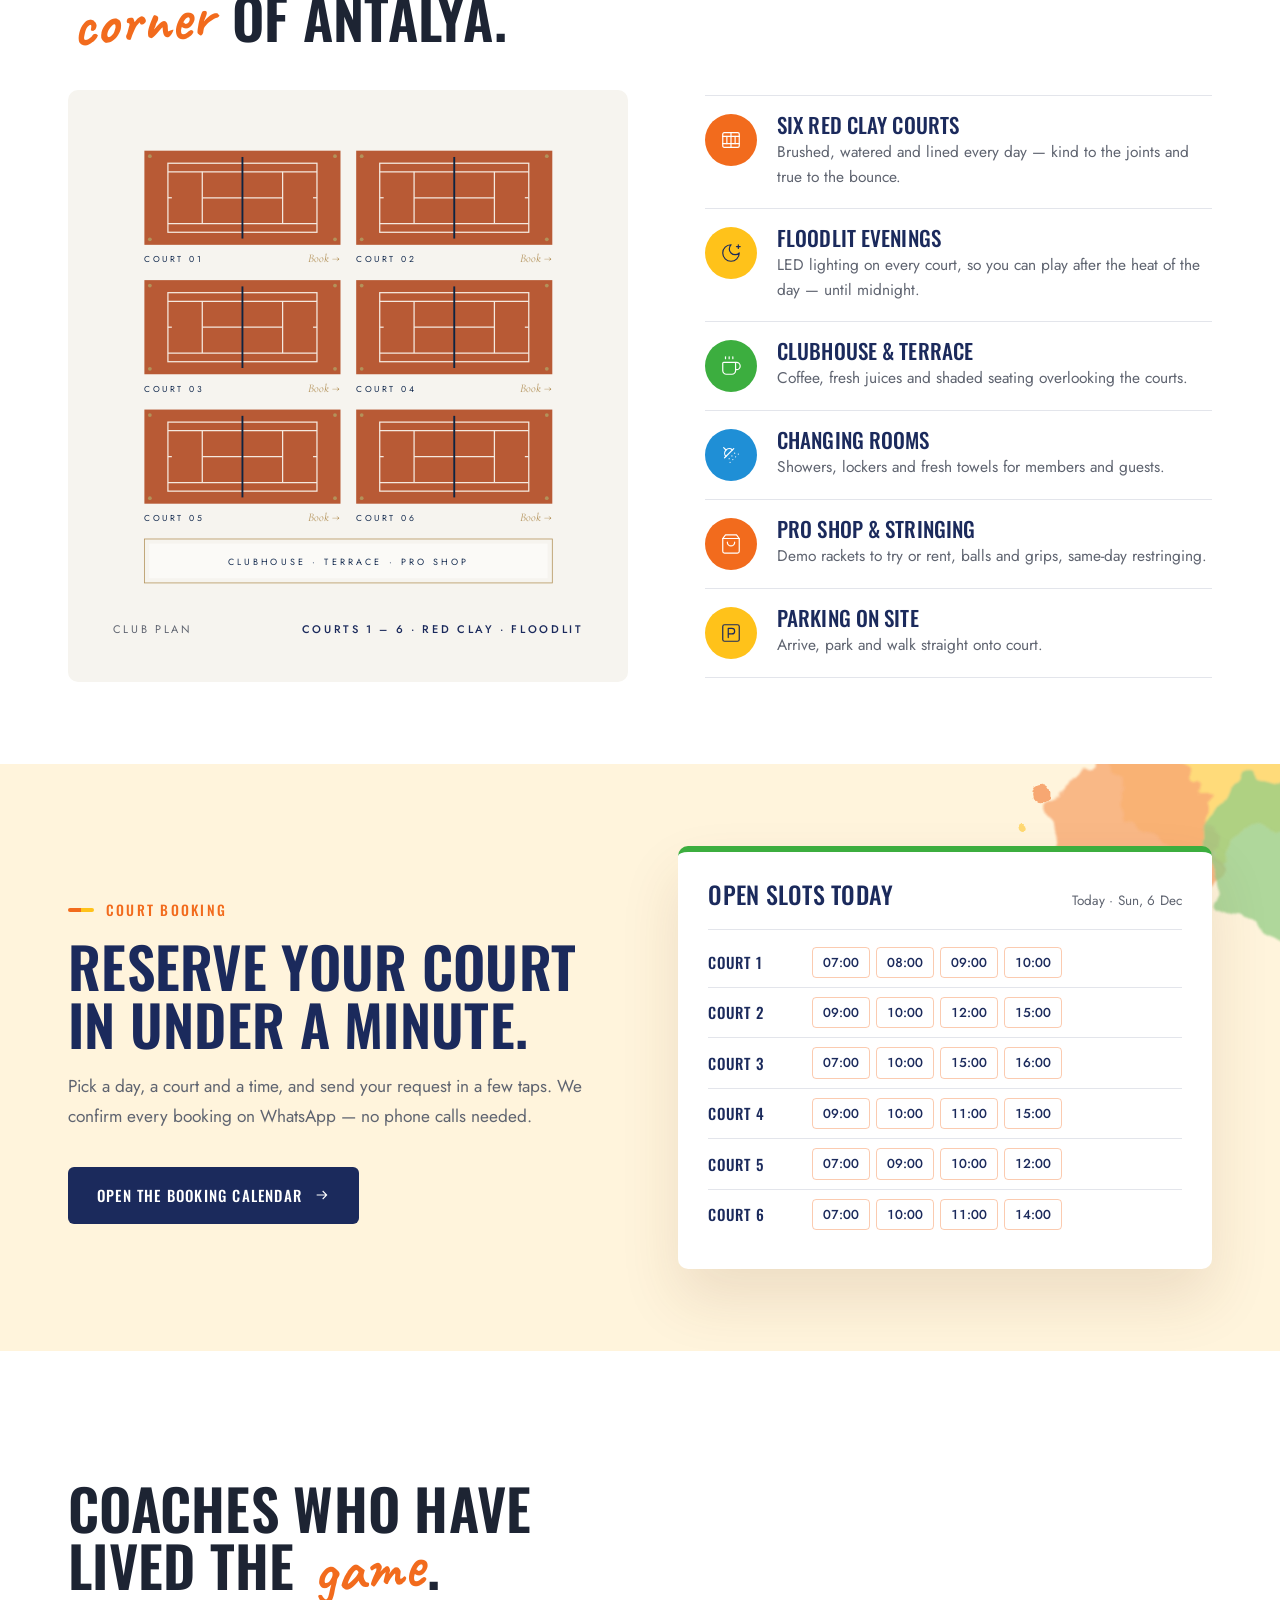
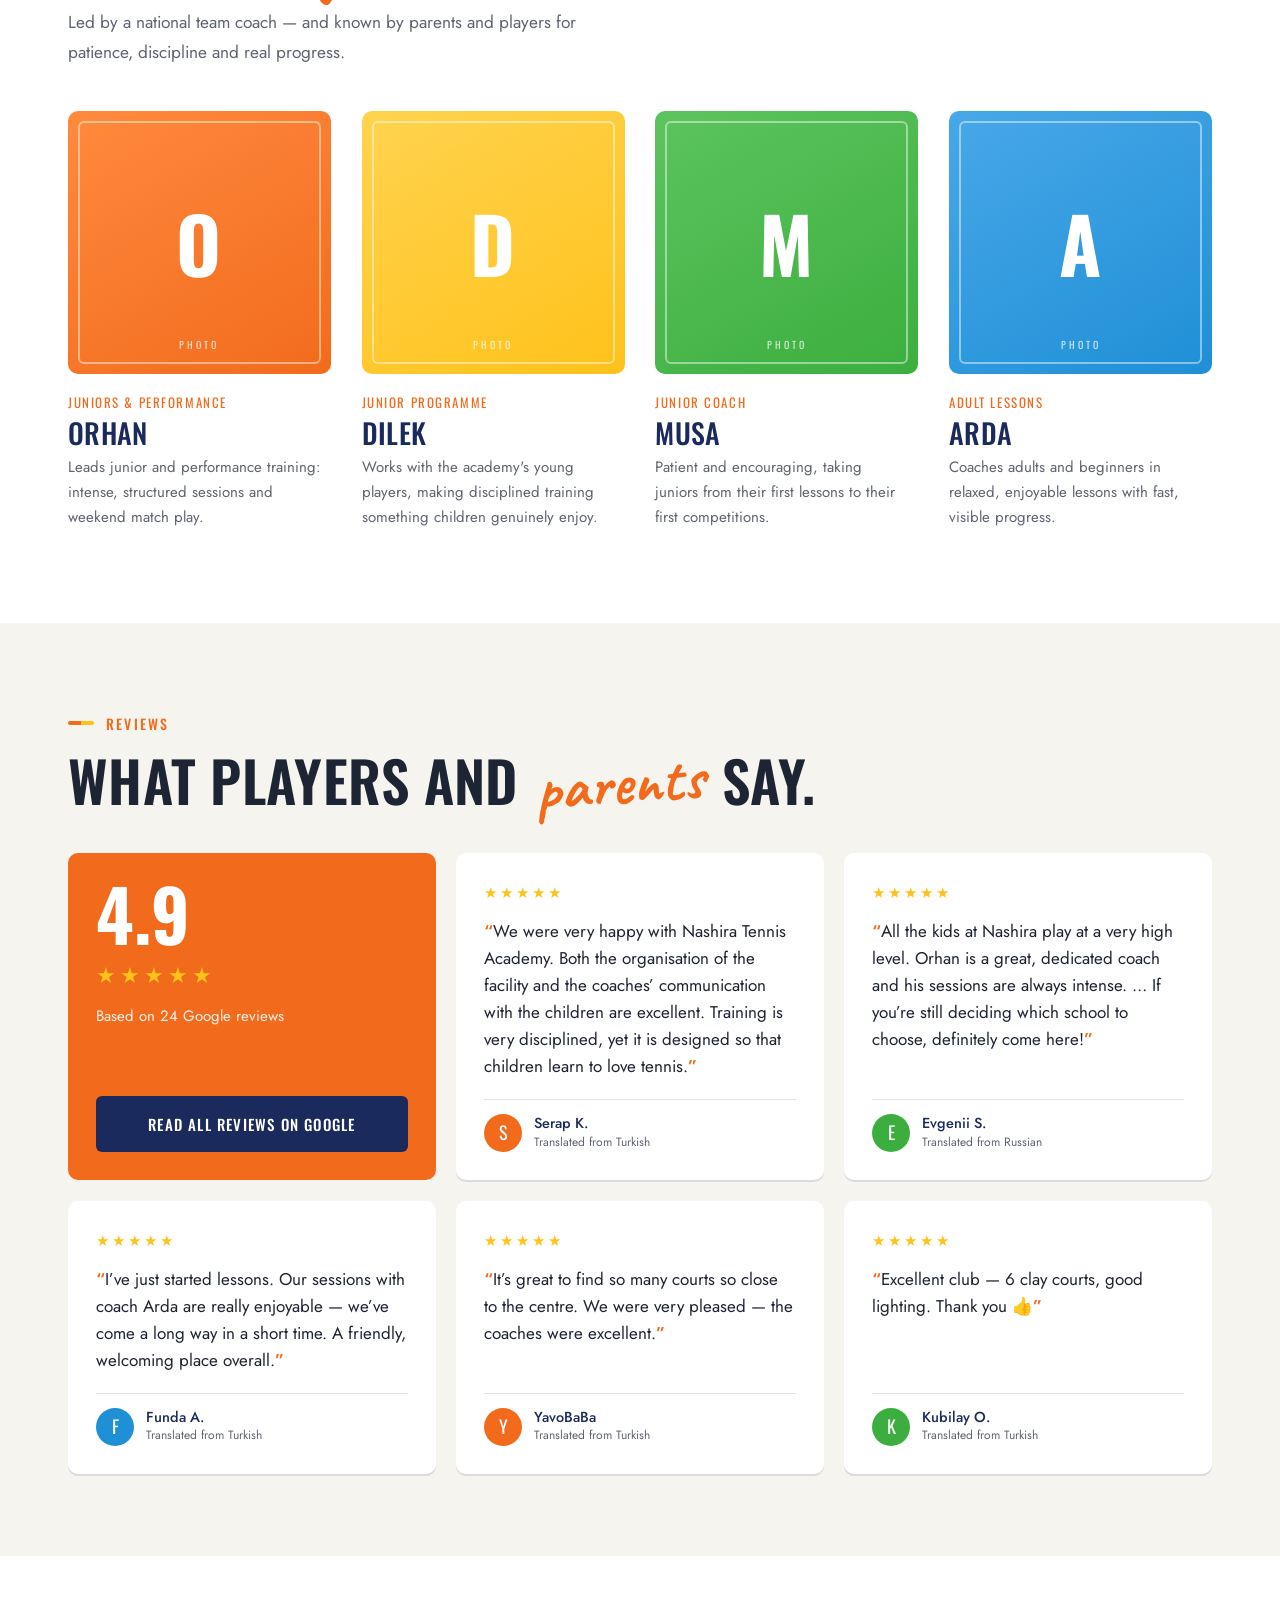
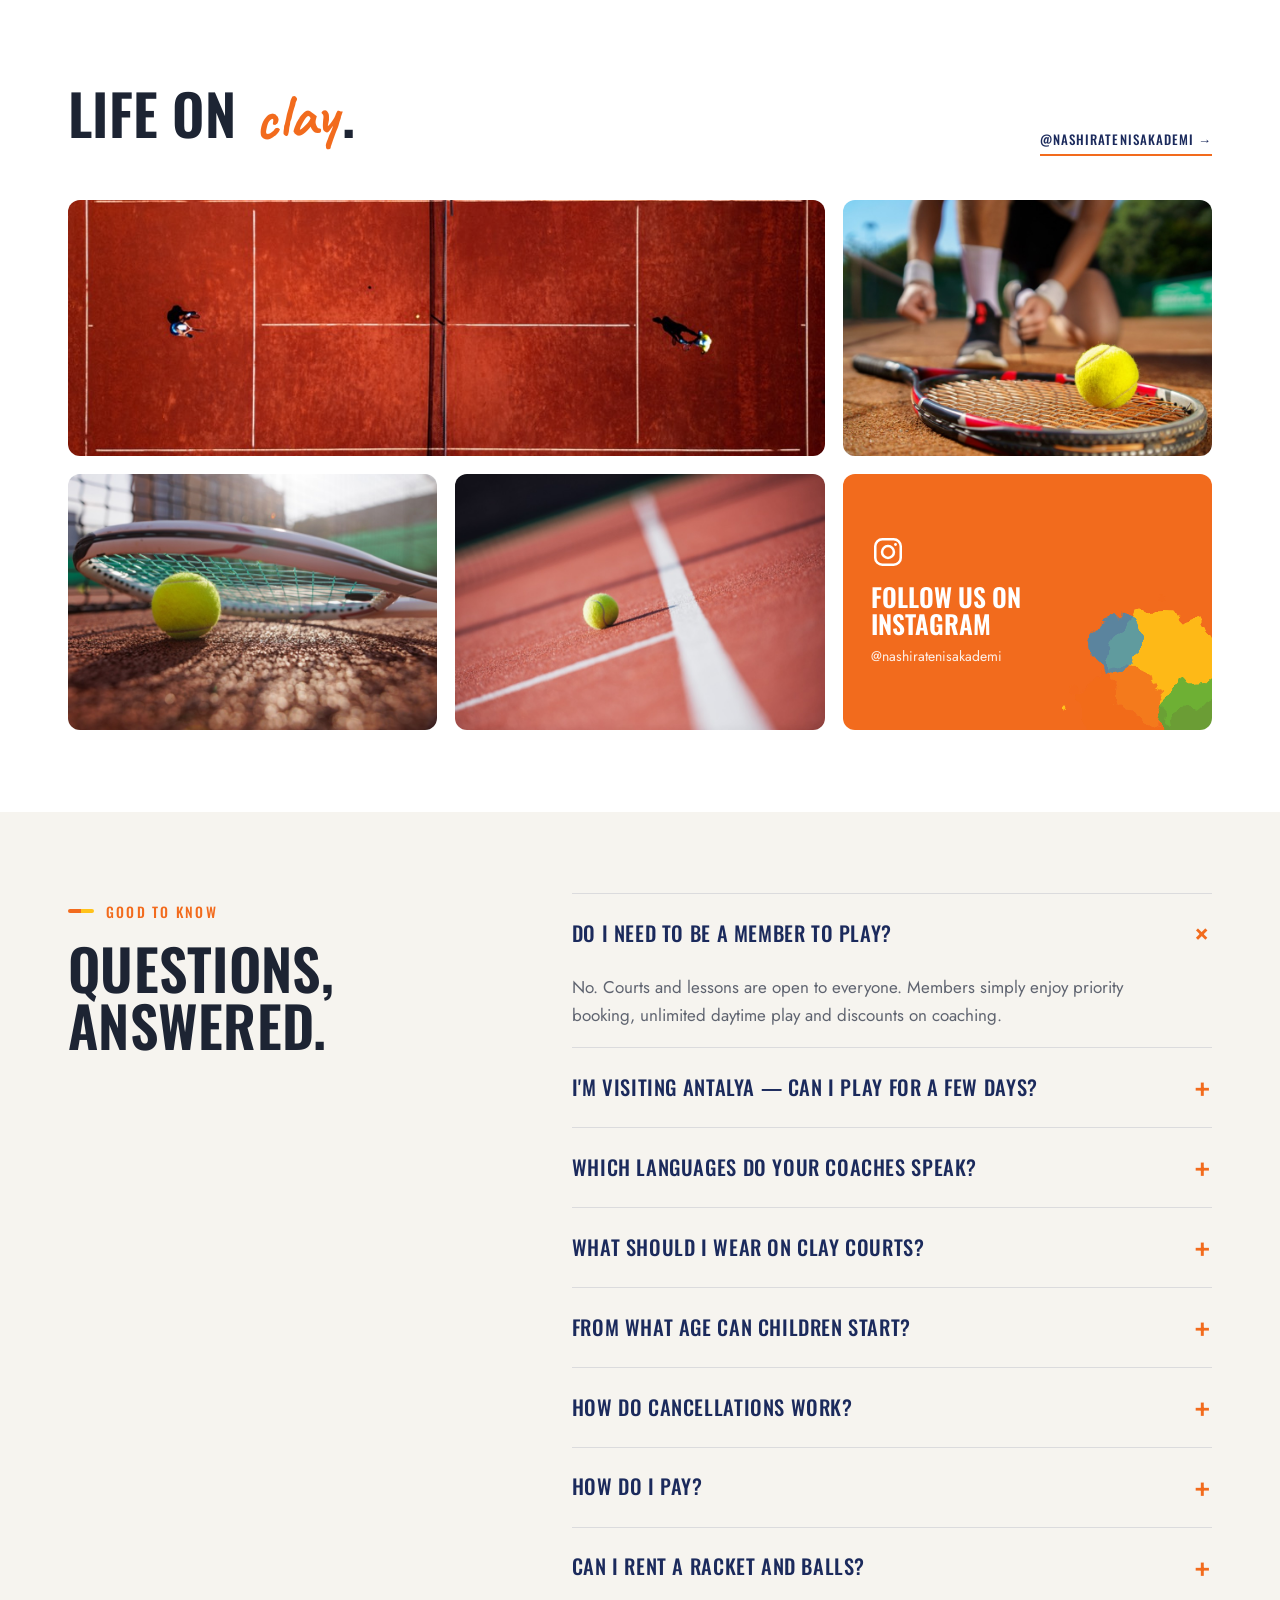
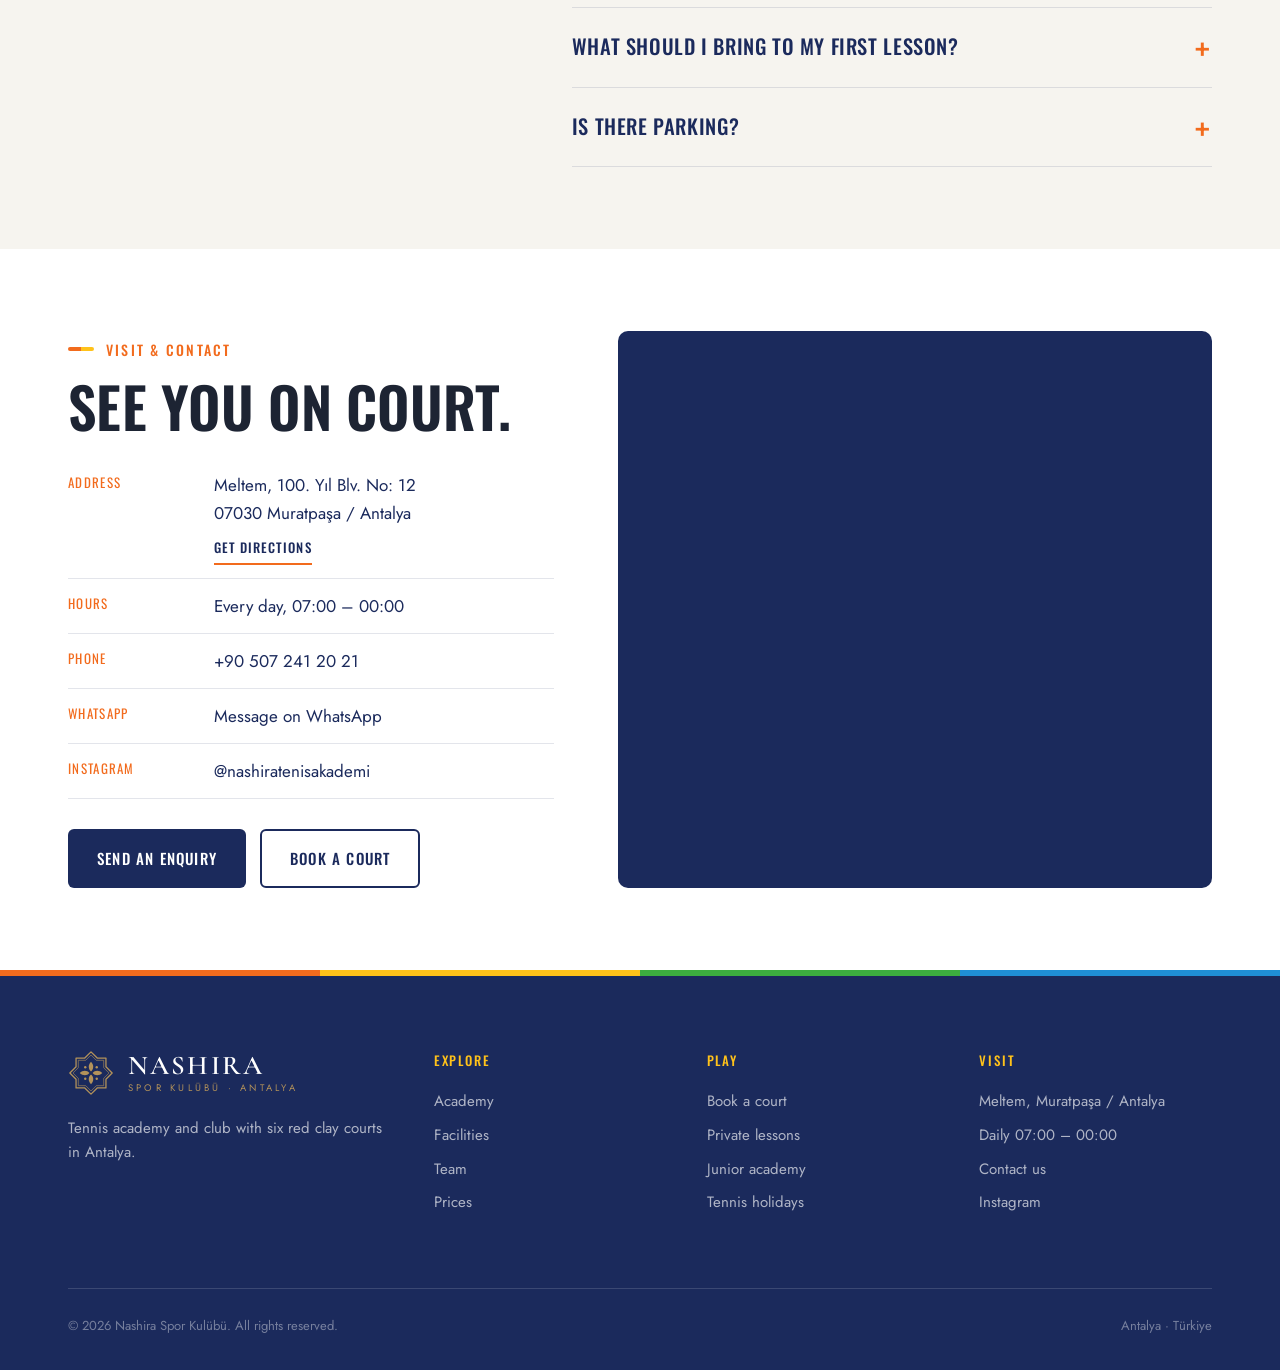
==== commit c5a0e2e1: "Move prices up after programmes; add a price line to each programme card - Prices section now direct" ====
--- a/index.html
+++ b/index.html
@@ -59,9 +59,9 @@
     <nav class="nav" id="nav" aria-label="Main">
       <a href="#academy" data-i18n="nav.academy">Academy</a>
       <a href="#programs" data-i18n="nav.programs">Programmes</a>
+      <a href="#pricing" data-i18n="nav.prices">Prices</a>
       <a href="#facilities" data-i18n="nav.facilities">Facilities</a>
       <a href="#team" data-i18n="nav.team">Team</a>
-      <a href="#pricing" data-i18n="nav.prices">Prices</a>
       <a href="#contact" data-i18n="nav.contact">Contact</a>
       <div class="lang" role="group" aria-label="Language">
         <button type="button" data-setlang="en" lang="en" aria-label="English">EN</button>
@@ -186,6 +186,7 @@
           <div class="program-num">I.</div>
           <h3 data-i18n="p1.title">Private Lessons</h3>
           <p data-i18n="p1.text">One coach, one player, total focus. Technique, tactics and match play tailored precisely to your game and your goals.</p>
+          <div class="program-price" data-i18n="p1.price">₺2,000 <small>/ hour</small></div>
           <div class="program-meta"><span data-i18n="p1.m1">60 / 90 min</span><b data-i18n="p1.m2">All levels</b></div>
           <a href="#contact" class="program-cta" data-enquire="private"><span data-i18n="prog.cta">Enquire</span> <svg aria-hidden="true"><use href="#arrow"/></svg></a>
         </article>
@@ -193,6 +194,7 @@
           <div class="program-num">II.</div>
           <h3 data-i18n="p2.title">Semi-Private</h3>
           <p data-i18n="p2.text">Train with a partner of similar level — twice the rallies, shared cost, and a built-in rival to push you further.</p>
+          <div class="program-price" data-i18n="p2.price">Price on request</div>
           <div class="program-meta"><span data-i18n="p2.m1">2 players</span><b data-i18n="p2.m2">60 min</b></div>
           <a href="#contact" class="program-cta" data-enquire="semi"><span data-i18n="prog.cta">Enquire</span> <svg aria-hidden="true"><use href="#arrow"/></svg></a>
         </article>
@@ -200,6 +202,7 @@
           <div class="program-num">III.</div>
           <h3 data-i18n="p3.title">Adult Group Clinics</h3>
           <p data-i18n="p3.text">Small groups of four to six, matched by level. Drills, point play and good company — beginner to advanced.</p>
+          <div class="program-price" data-i18n="p3.price">Price on request</div>
           <div class="program-meta"><span data-i18n="p3.m1">4–6 players</span><b data-i18n="p3.m2">Weekly</b></div>
           <a href="#contact" class="program-cta" data-enquire="group"><span data-i18n="prog.cta">Enquire</span> <svg aria-hidden="true"><use href="#arrow"/></svg></a>
         </article>
@@ -207,6 +210,7 @@
           <div class="program-num">IV.</div>
           <h3 data-i18n="p4.title">Junior Academy</h3>
           <p data-i18n="p4.text">Ages 4 to 16. Red, orange and green ball stages give children a clear pathway from first swing to first tournament.</p>
+          <div class="program-price" data-i18n="p4.price">Price on request</div>
           <div class="program-meta"><span data-i18n="p4.m1">Ages 4–16</span><b data-i18n="p4.m2">Term-based</b></div>
           <a href="#contact" class="program-cta" data-enquire="junior"><span data-i18n="prog.cta">Enquire</span> <svg aria-hidden="true"><use href="#arrow"/></svg></a>
         </article>
@@ -214,6 +218,7 @@
           <div class="program-num">V.</div>
           <h3 data-i18n="p5.title">Performance Squad</h3>
           <p data-i18n="p5.text">High-intensity training for competitive players: on-court fitness, match analysis and tournament planning.</p>
+          <div class="program-price" data-i18n="p5.price">Price on request</div>
           <div class="program-meta"><span data-i18n="p5.m1">By assessment</span><b data-i18n="p5.m2">Daily</b></div>
           <a href="#contact" class="program-cta" data-enquire="performance"><span data-i18n="prog.cta">Enquire</span> <svg aria-hidden="true"><use href="#arrow"/></svg></a>
         </article>
@@ -221,10 +226,63 @@
           <div class="program-num">VI.</div>
           <h3 data-i18n="p6.title">Tennis Holidays</h3>
           <p data-i18n="p6.text">Visiting Antalya? Join an intensive three- or five-day camp and pair your stay by the sea with real progress on court.</p>
+          <div class="program-price" data-i18n="p6.price">Price on request</div>
           <div class="program-meta"><span data-i18n="p6.m1">3 / 5 days</span><b data-i18n="p6.m2">Year-round</b></div>
           <a href="#contact" class="program-cta" data-enquire="holiday"><span data-i18n="prog.cta">Enquire</span> <svg aria-hidden="true"><use href="#arrow"/></svg></a>
         </article>
       </div>
+    </div>
+  </section>
+
+  <!-- ================= PRICING ================= -->
+  <section class="section pricing" id="pricing">
+    <div class="wrap">
+      <div class="section-head center">
+        <div class="eyebrow both reveal" data-i18n="pricing.eyebrow">Prices &amp; Membership</div>
+        <h2 class="reveal d1" data-i18n="pricing.title">Play your way.</h2>
+        <p class="lead reveal d2" data-i18n="pricing.lead">Hire a court by the hour, book a lesson, or join the club for priority access all year.</p>
+      </div>
+
+      <div class="price-grid">
+        <div class="price reveal">
+          <h3 data-i18n="pr1.title">Court Hire</h3>
+          <p class="sub" data-i18n="pr1.sub">Daytime 07:00 – 17:00</p>
+          <div class="amount"><span data-amount="900">₺900</span> <small data-i18n="per.hour">/ hour</small></div>
+          <ul>
+            <li data-i18n="pr1.l1">Any of six clay courts</li>
+            <li data-i18n="pr1.l2">Floodlit evenings from ₺1,100</li>
+            <li data-i18n="pr1.l3">Book online up to 14 days ahead</li>
+            <li data-i18n="pr1.l4">Free cancellation up to 24h before</li>
+          </ul>
+          <a href="booking.html" class="btn btn-ghost btn-block" data-i18n="cta.book">Book a court</a>
+        </div>
+        <div class="price featured reveal d1">
+          <span class="tag" data-i18n="pr2.tag">Most popular</span>
+          <h3 data-i18n="pr2.title">Private Lesson</h3>
+          <p class="sub" data-i18n="pr2.sub">With a certified coach, court included</p>
+          <div class="amount"><span data-amount="2000">₺2,000</span> <small data-i18n="per.hour">/ hour</small></div>
+          <ul>
+            <li data-i18n="pr2.l1">Personal plan for your level</li>
+            <li data-i18n="pr2.l2">Video analysis on request</li>
+            <li data-i18n="pr2.l3">10-lesson package — save 15%</li>
+            <li data-i18n="pr2.l4">First trial lesson free</li>
+          </ul>
+          <a href="#contact" class="btn btn-navy btn-block" data-enquire="trial" data-i18n="pr2.cta">Book a trial</a>
+        </div>
+        <div class="price reveal d2">
+          <h3 data-i18n="pr3.title">Club Membership</h3>
+          <p class="sub" data-i18n="pr3.sub">For regular players</p>
+          <div class="amount"><span data-amount="6500">₺6,500</span> <small data-i18n="per.month">/ month</small></div>
+          <ul>
+            <li data-i18n="pr3.l1">Unlimited daytime court play</li>
+            <li data-i18n="pr3.l2">48-hour priority booking</li>
+            <li data-i18n="pr3.l3">20% off lessons and camps</li>
+            <li data-i18n="pr3.l4">Member evenings &amp; club tournaments</li>
+          </ul>
+          <a href="#contact" class="btn btn-ghost btn-block" data-enquire="membership" data-i18n="pr3.cta">Enquire</a>
+        </div>
+      </div>
+      <p class="price-note" data-i18n="pricing.note">Prices are indicative and shown in Turkish lira.</p>
     </div>
   </section>
 
@@ -380,58 +438,6 @@
     </div>
   </section>
 
-  <!-- ================= PRICING ================= -->
-  <section class="section pricing" id="pricing">
-    <div class="wrap">
-      <div class="section-head center">
-        <div class="eyebrow both reveal" data-i18n="pricing.eyebrow">Prices &amp; Membership</div>
-        <h2 class="reveal d1" data-i18n="pricing.title">Play your way.</h2>
-        <p class="lead reveal d2" data-i18n="pricing.lead">Hire a court by the hour, book a lesson, or join the club for priority access all year.</p>
-      </div>
-
-      <div class="price-grid">
-        <div class="price reveal">
-          <h3 data-i18n="pr1.title">Court Hire</h3>
-          <p class="sub" data-i18n="pr1.sub">Daytime 07:00 – 17:00</p>
-          <div class="amount"><span data-amount="900">₺900</span> <small data-i18n="per.hour">/ hour</small></div>
-          <ul>
-            <li data-i18n="pr1.l1">Any of six clay courts</li>
-            <li data-i18n="pr1.l2">Floodlit evenings from ₺1,100</li>
-            <li data-i18n="pr1.l3">Book online up to 14 days ahead</li>
-            <li data-i18n="pr1.l4">Free cancellation up to 24h before</li>
-          </ul>
-          <a href="booking.html" class="btn btn-ghost btn-block" data-i18n="cta.book">Book a court</a>
-        </div>
-        <div class="price featured reveal d1">
-          <span class="tag" data-i18n="pr2.tag">Most popular</span>
-          <h3 data-i18n="pr2.title">Private Lesson</h3>
-          <p class="sub" data-i18n="pr2.sub">With a certified coach, court included</p>
-          <div class="amount"><span data-amount="2000">₺2,000</span> <small data-i18n="per.hour">/ hour</small></div>
-          <ul>
-            <li data-i18n="pr2.l1">Personal plan for your level</li>
-            <li data-i18n="pr2.l2">Video analysis on request</li>
-            <li data-i18n="pr2.l3">10-lesson package — save 15%</li>
-            <li data-i18n="pr2.l4">First trial lesson free</li>
-          </ul>
-          <a href="#contact" class="btn btn-navy btn-block" data-enquire="trial" data-i18n="pr2.cta">Book a trial</a>
-        </div>
-        <div class="price reveal d2">
-          <h3 data-i18n="pr3.title">Club Membership</h3>
-          <p class="sub" data-i18n="pr3.sub">For regular players</p>
-          <div class="amount"><span data-amount="6500">₺6,500</span> <small data-i18n="per.month">/ month</small></div>
-          <ul>
-            <li data-i18n="pr3.l1">Unlimited daytime court play</li>
-            <li data-i18n="pr3.l2">48-hour priority booking</li>
-            <li data-i18n="pr3.l3">20% off lessons and camps</li>
-            <li data-i18n="pr3.l4">Member evenings &amp; club tournaments</li>
-          </ul>
-          <a href="#contact" class="btn btn-ghost btn-block" data-enquire="membership" data-i18n="pr3.cta">Enquire</a>
-        </div>
-      </div>
-      <p class="price-note" data-i18n="pricing.note">Prices are indicative and shown in Turkish lira.</p>
-    </div>
-  </section>
-
   <!-- ================= FAQ ================= -->
   <section class="section faq" id="faq">
     <div class="wrap faq-grid">
--- a/assets/css/sport.css
+++ b/assets/css/sport.css
@@ -475,3 +475,11 @@
   .contact-list .link-arrow { display: inline-flex; align-items: center; min-height: 44px; }
   .lang button { min-width: 44px; min-height: 44px; font-size: 14px; }
 }
+
+/* Programme cards: price line */
+.program-price {
+  margin-top: auto; padding-top: 18px;
+  font-family: var(--display); font-weight: 600; font-size: 20px; letter-spacing: 0.02em; color: var(--navy);
+}
+.program-price small { font-size: 14px; font-weight: 500; color: var(--muted); }
+.program-price + .program-meta { margin-top: 12px; }
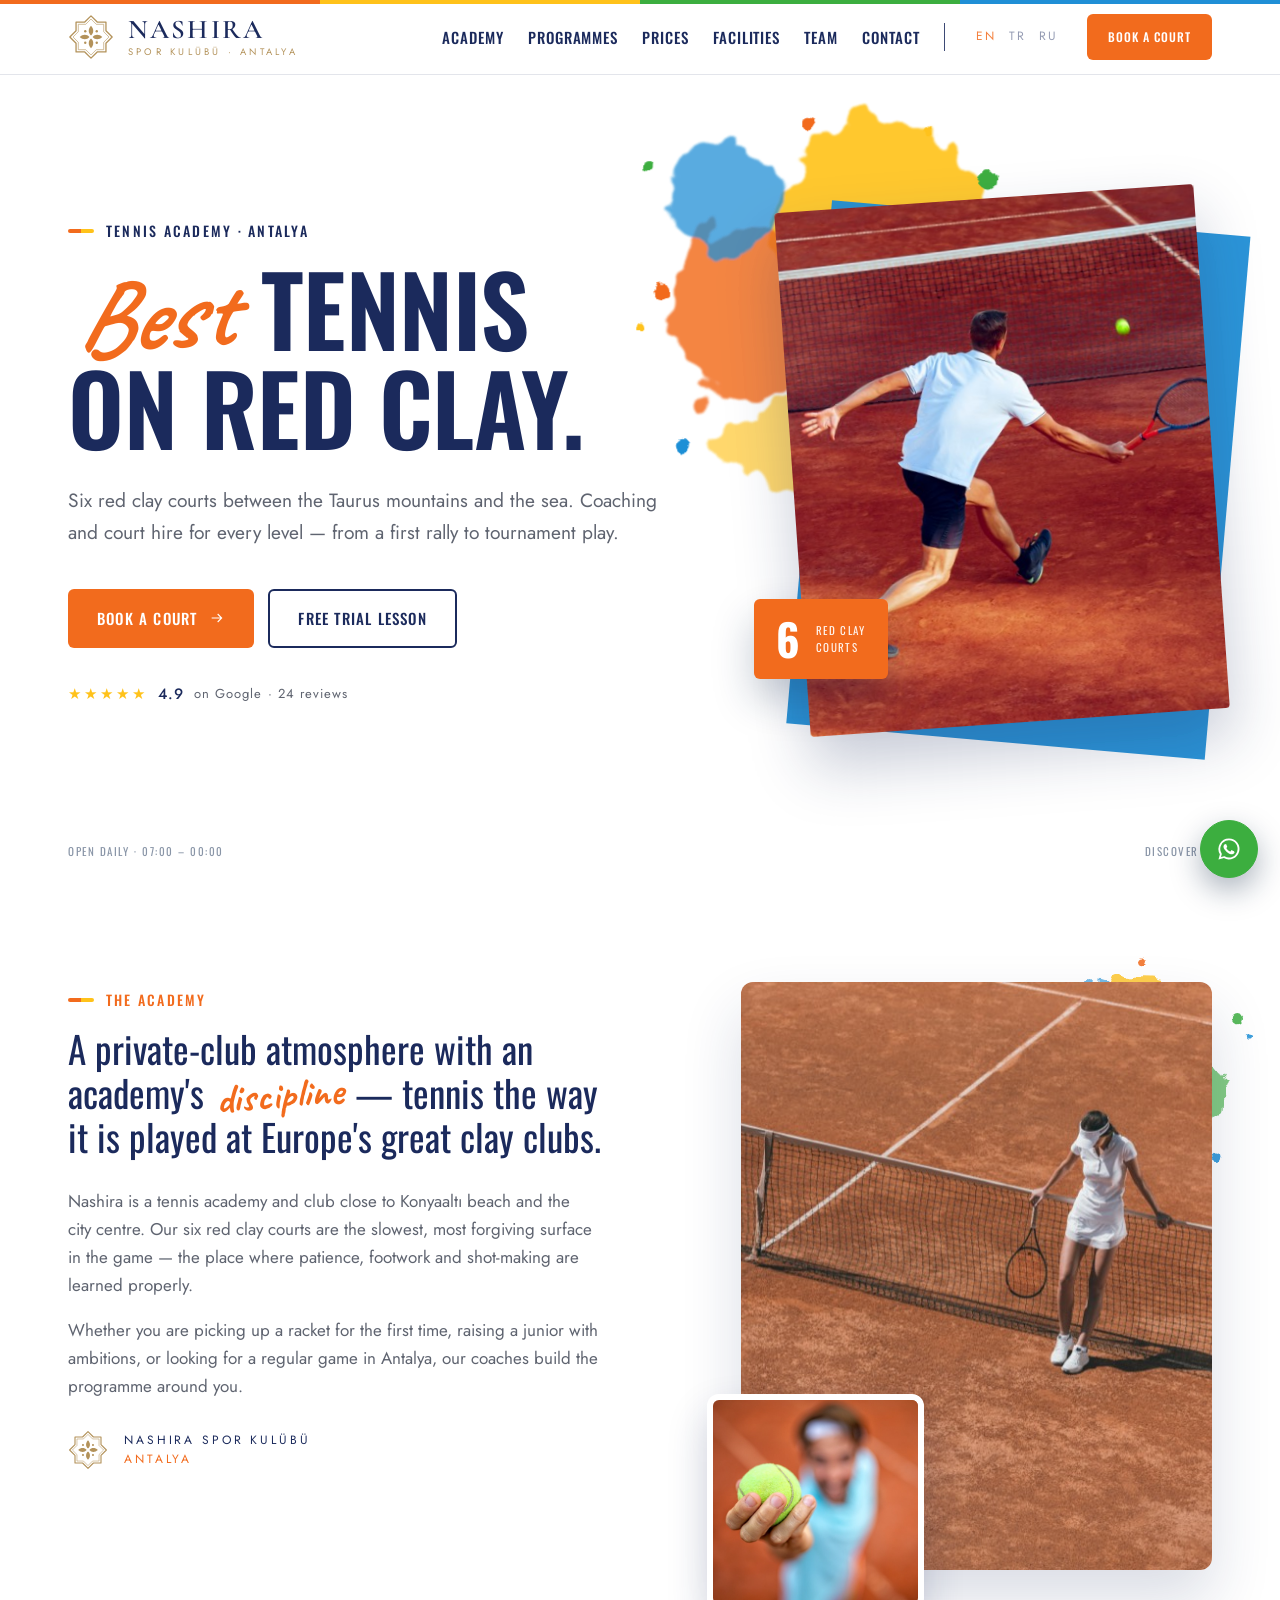
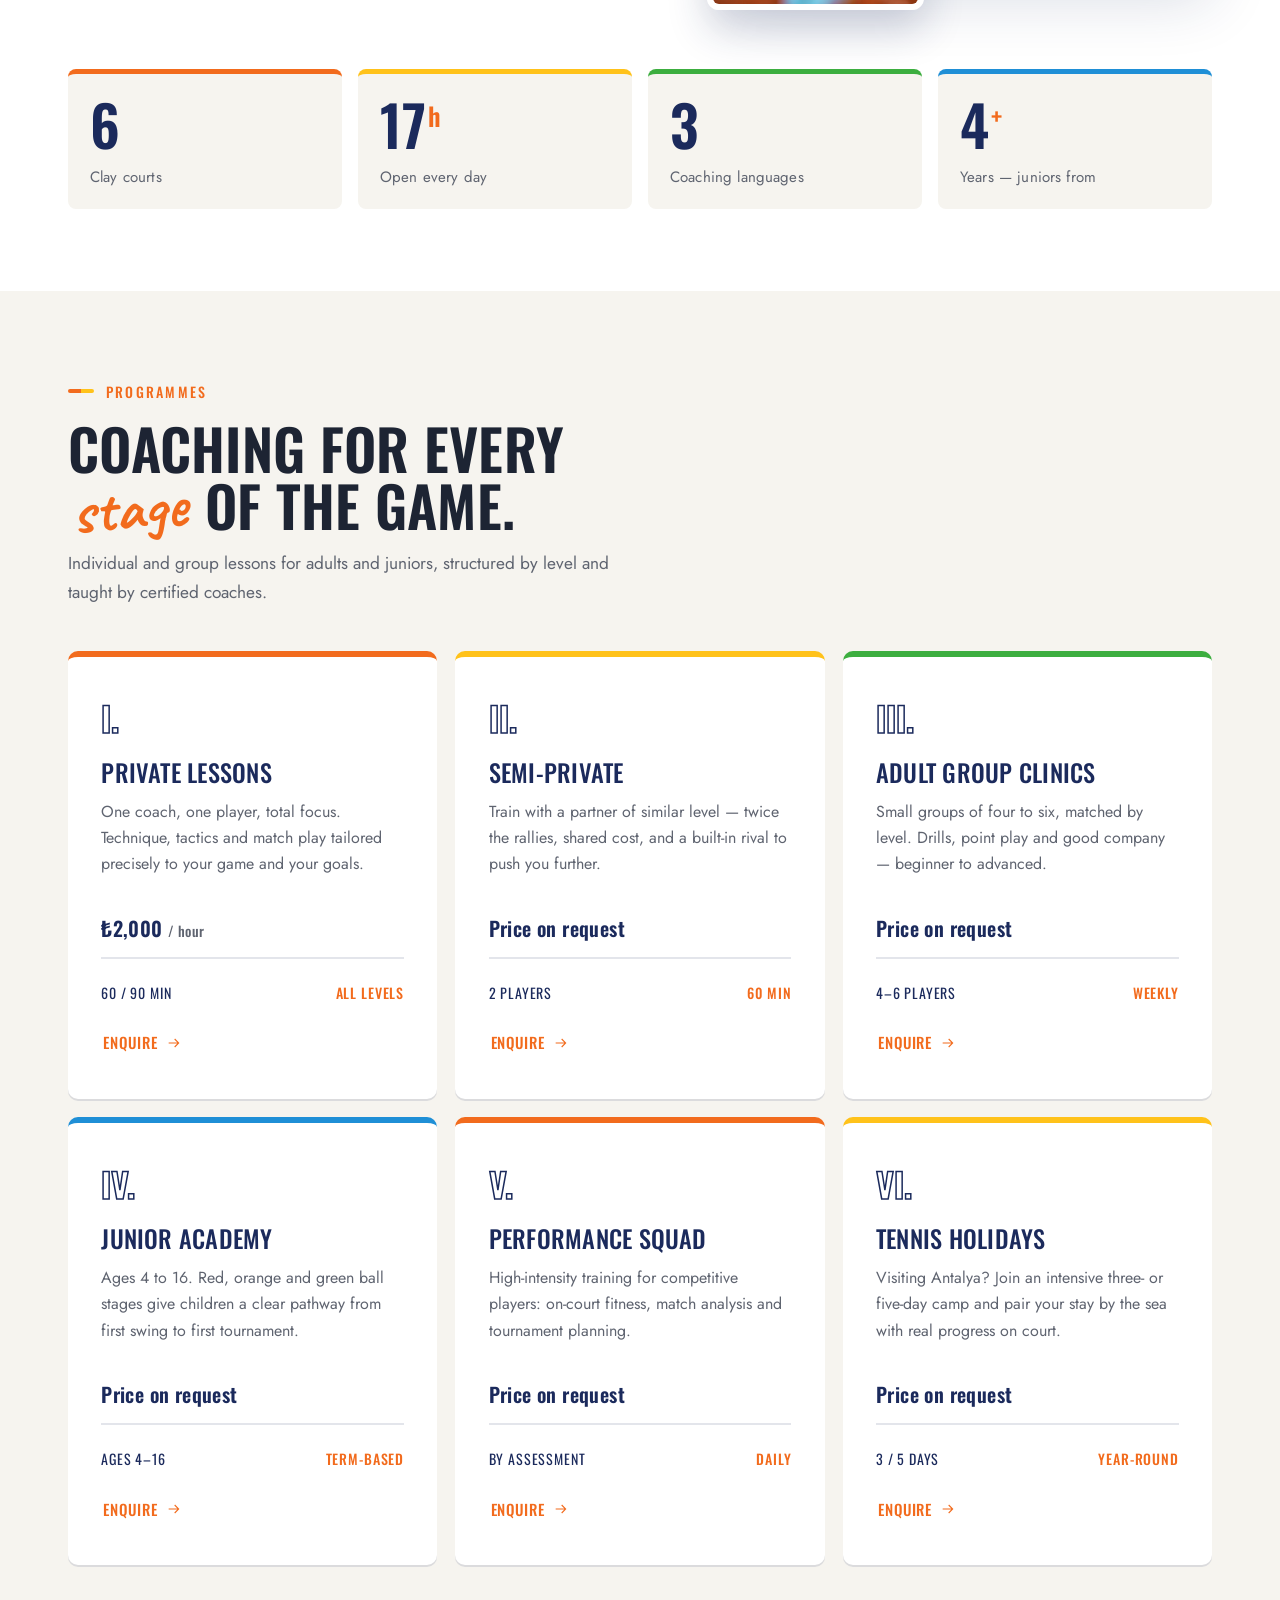
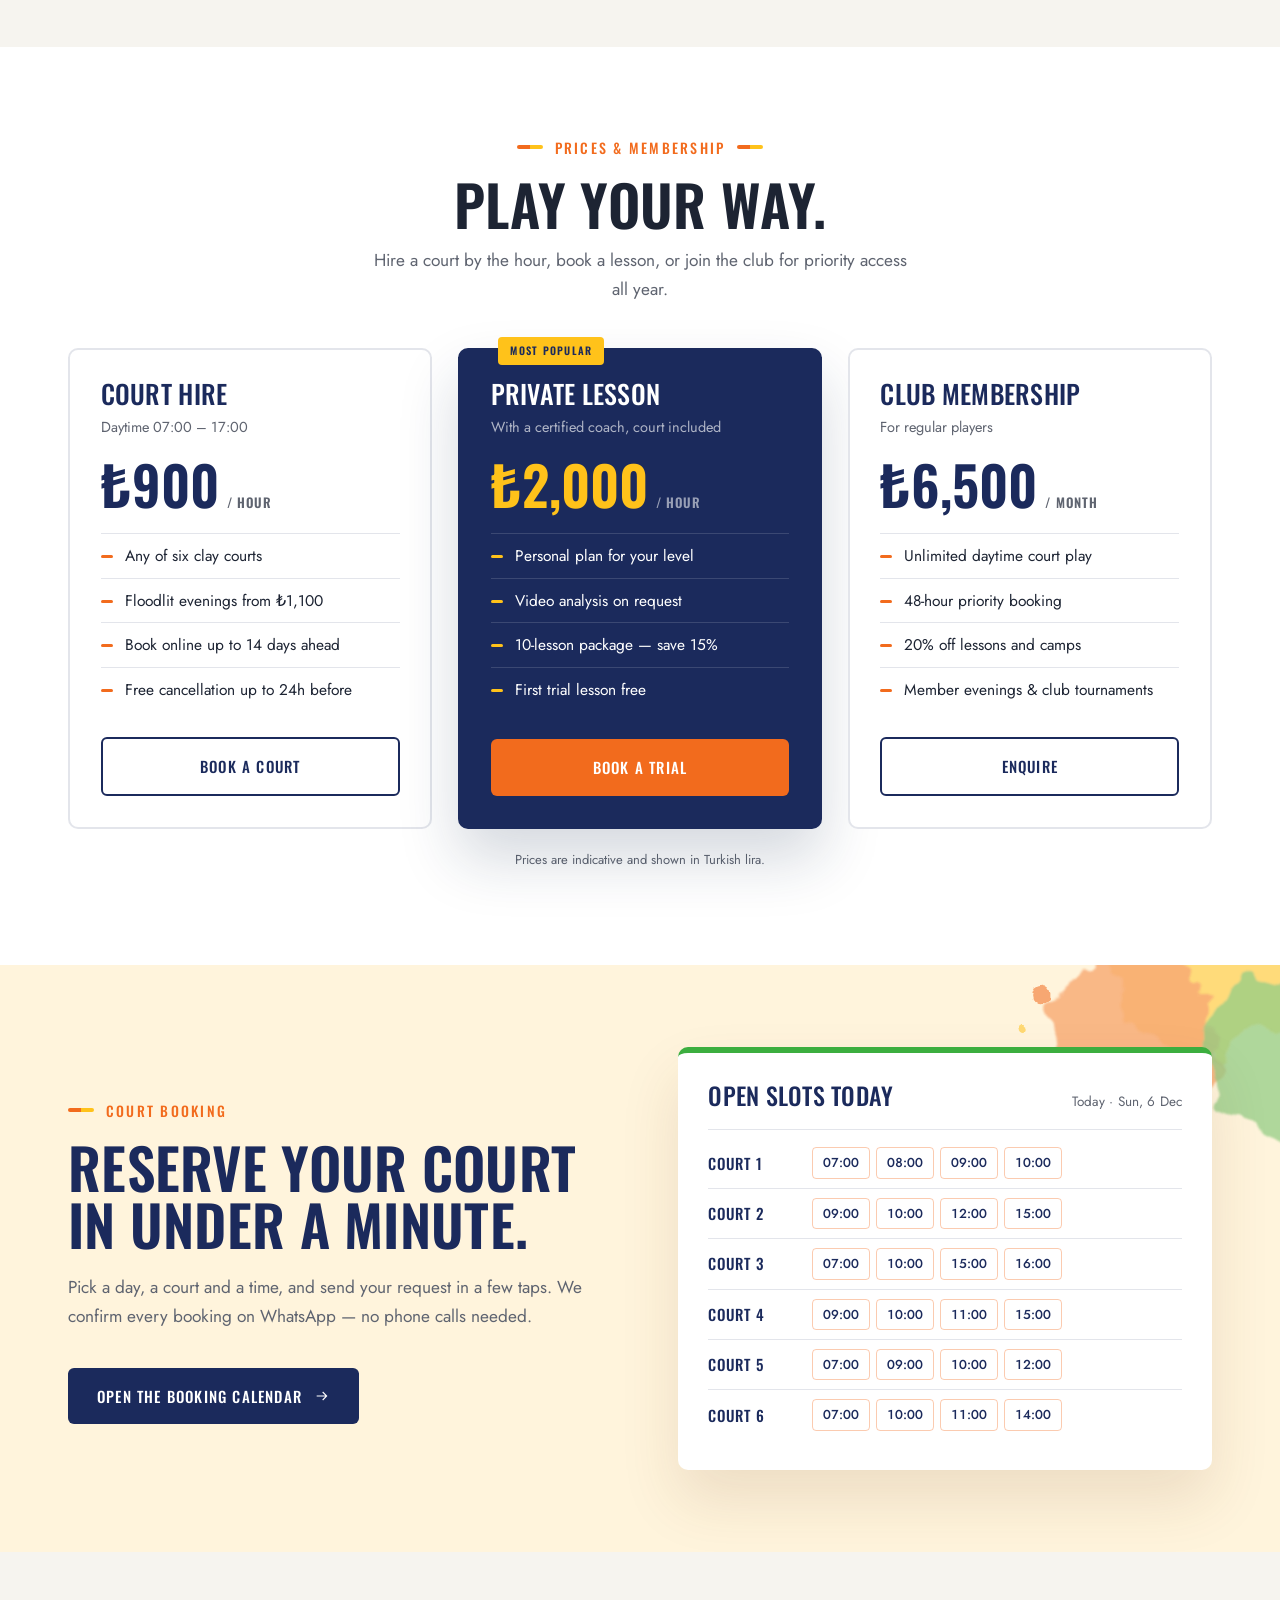
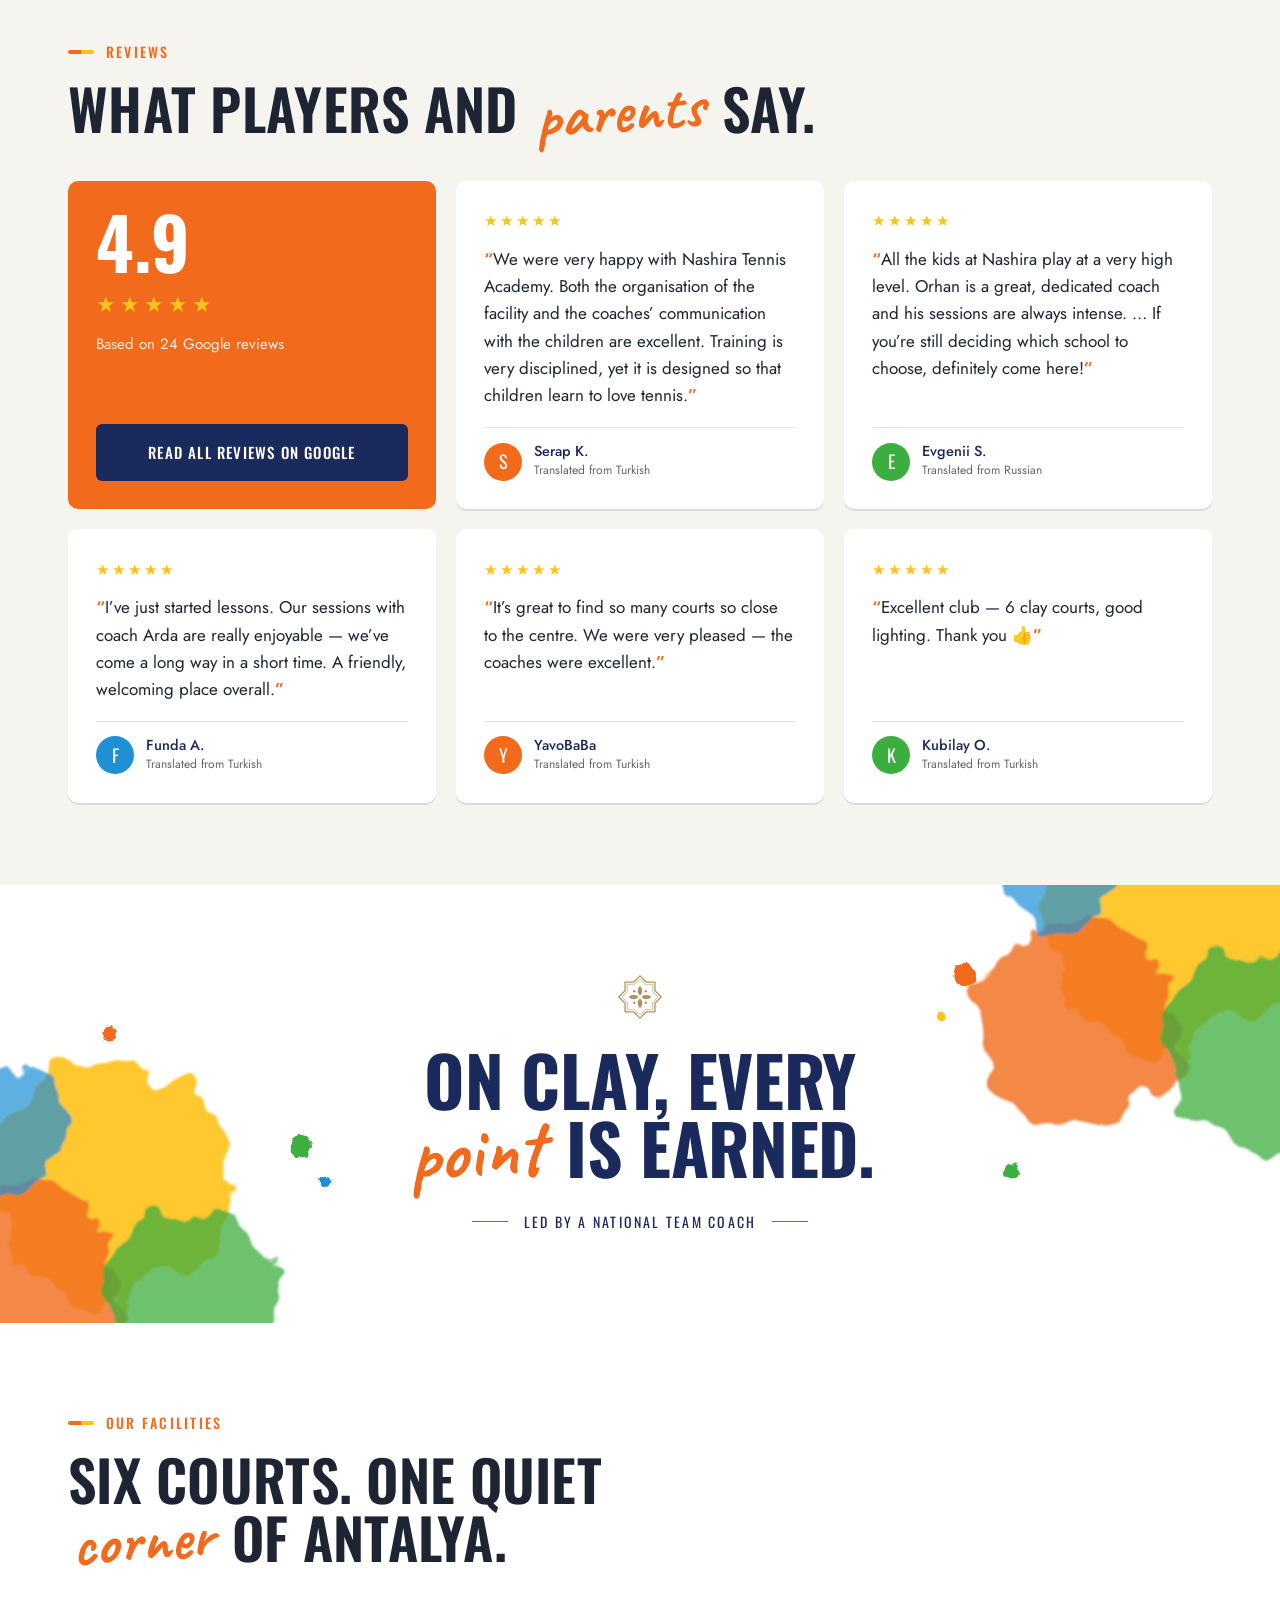
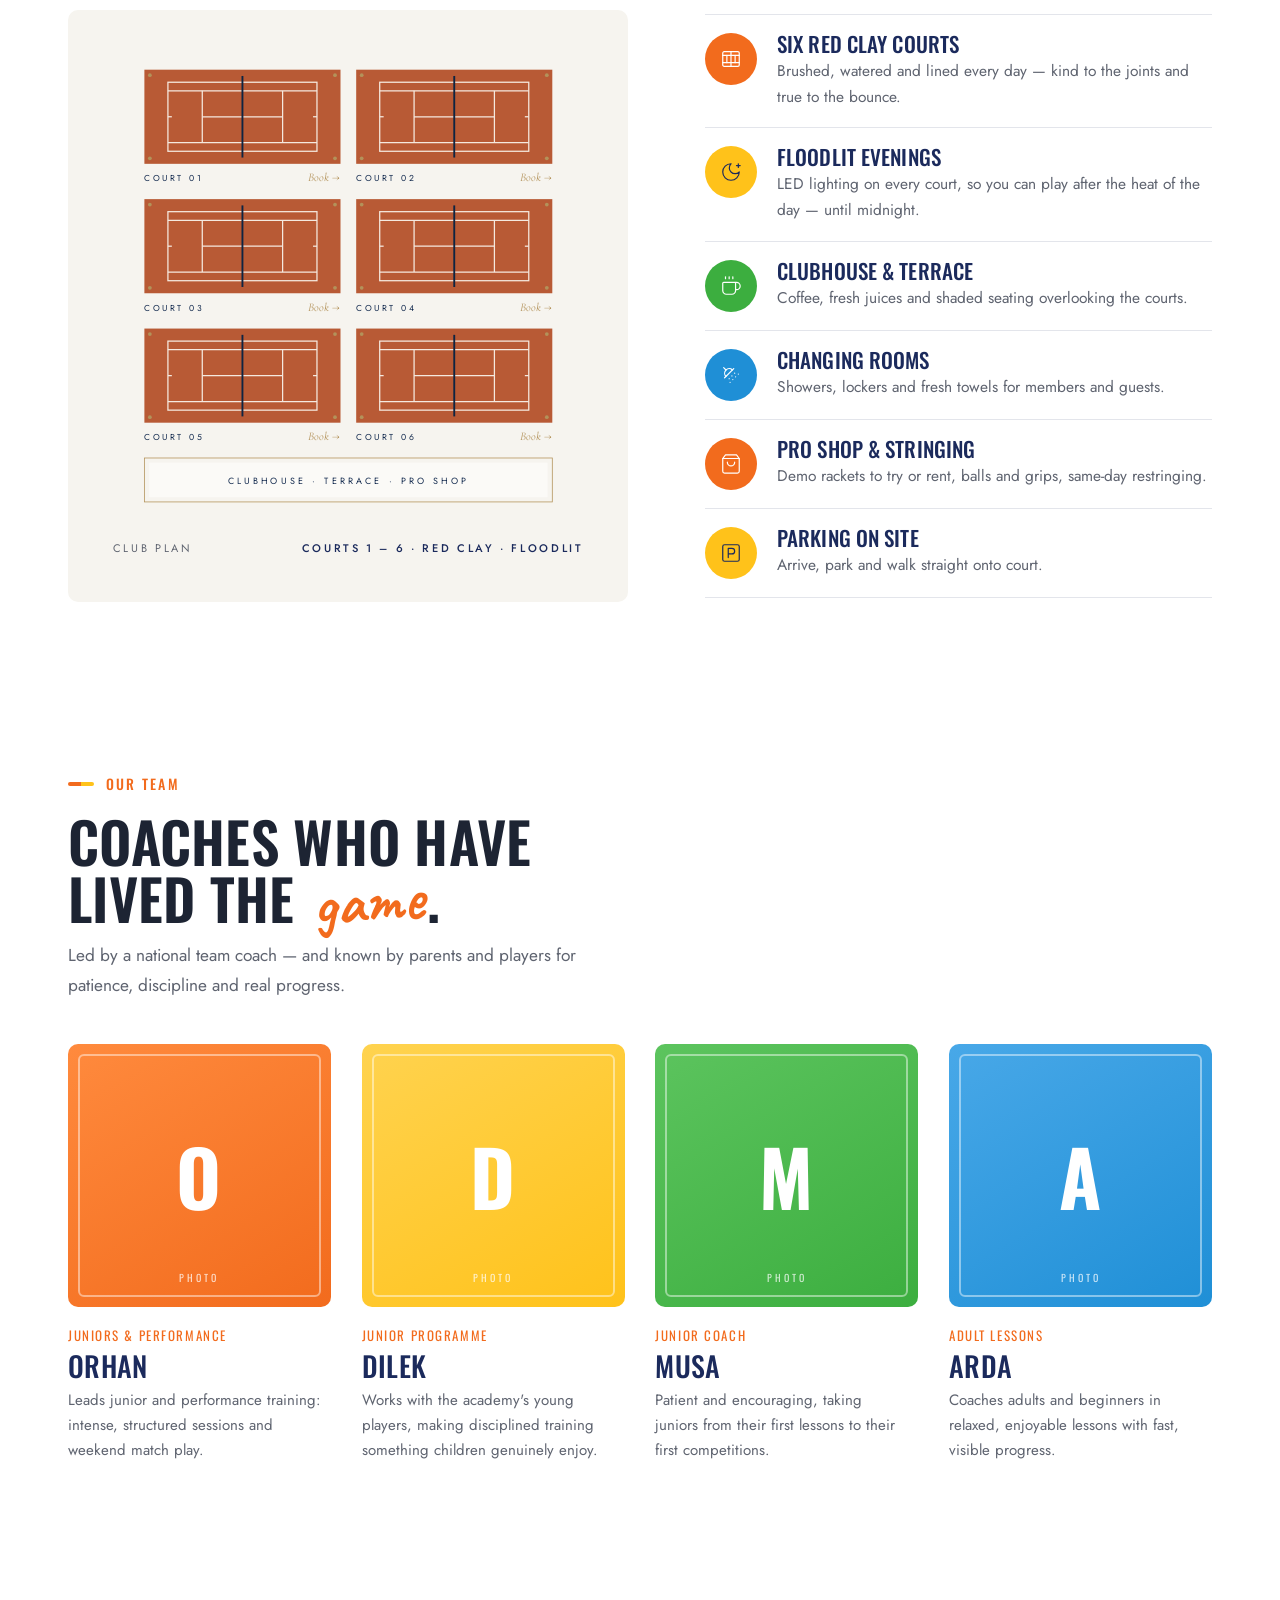
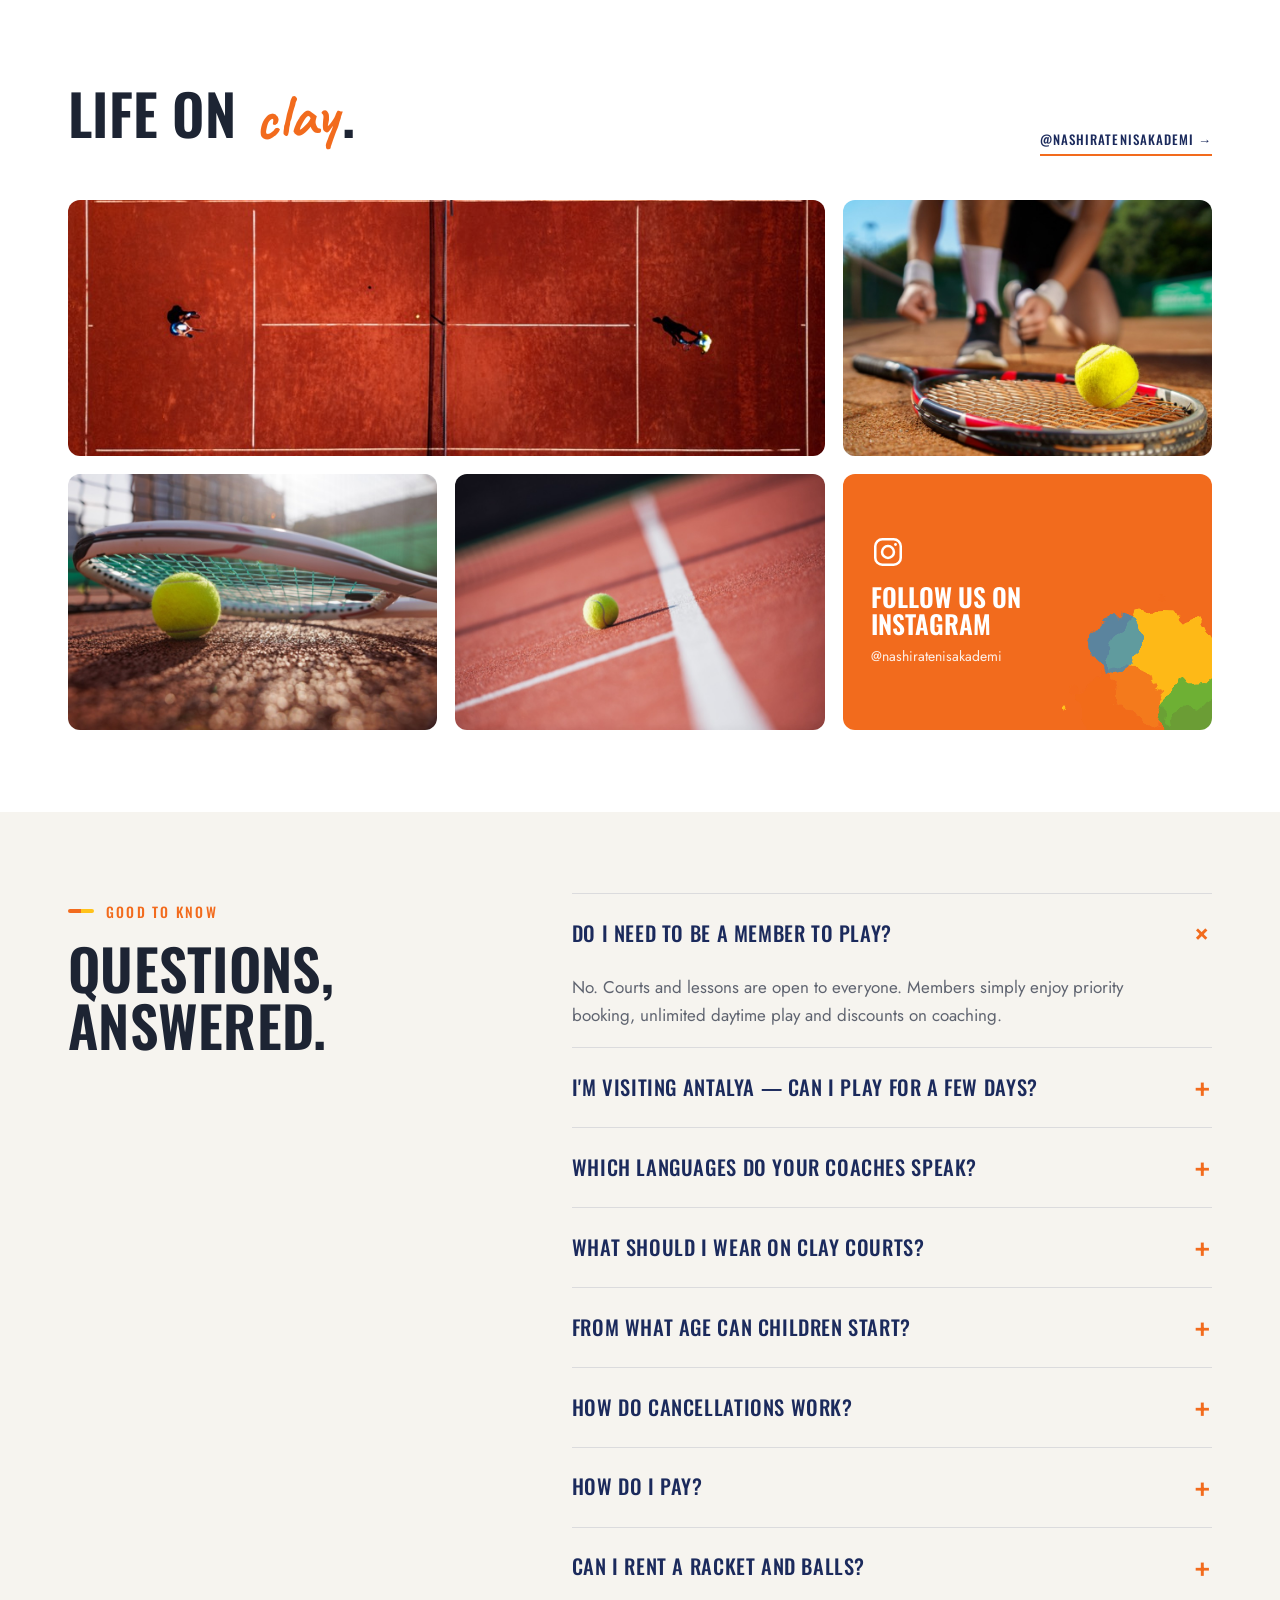
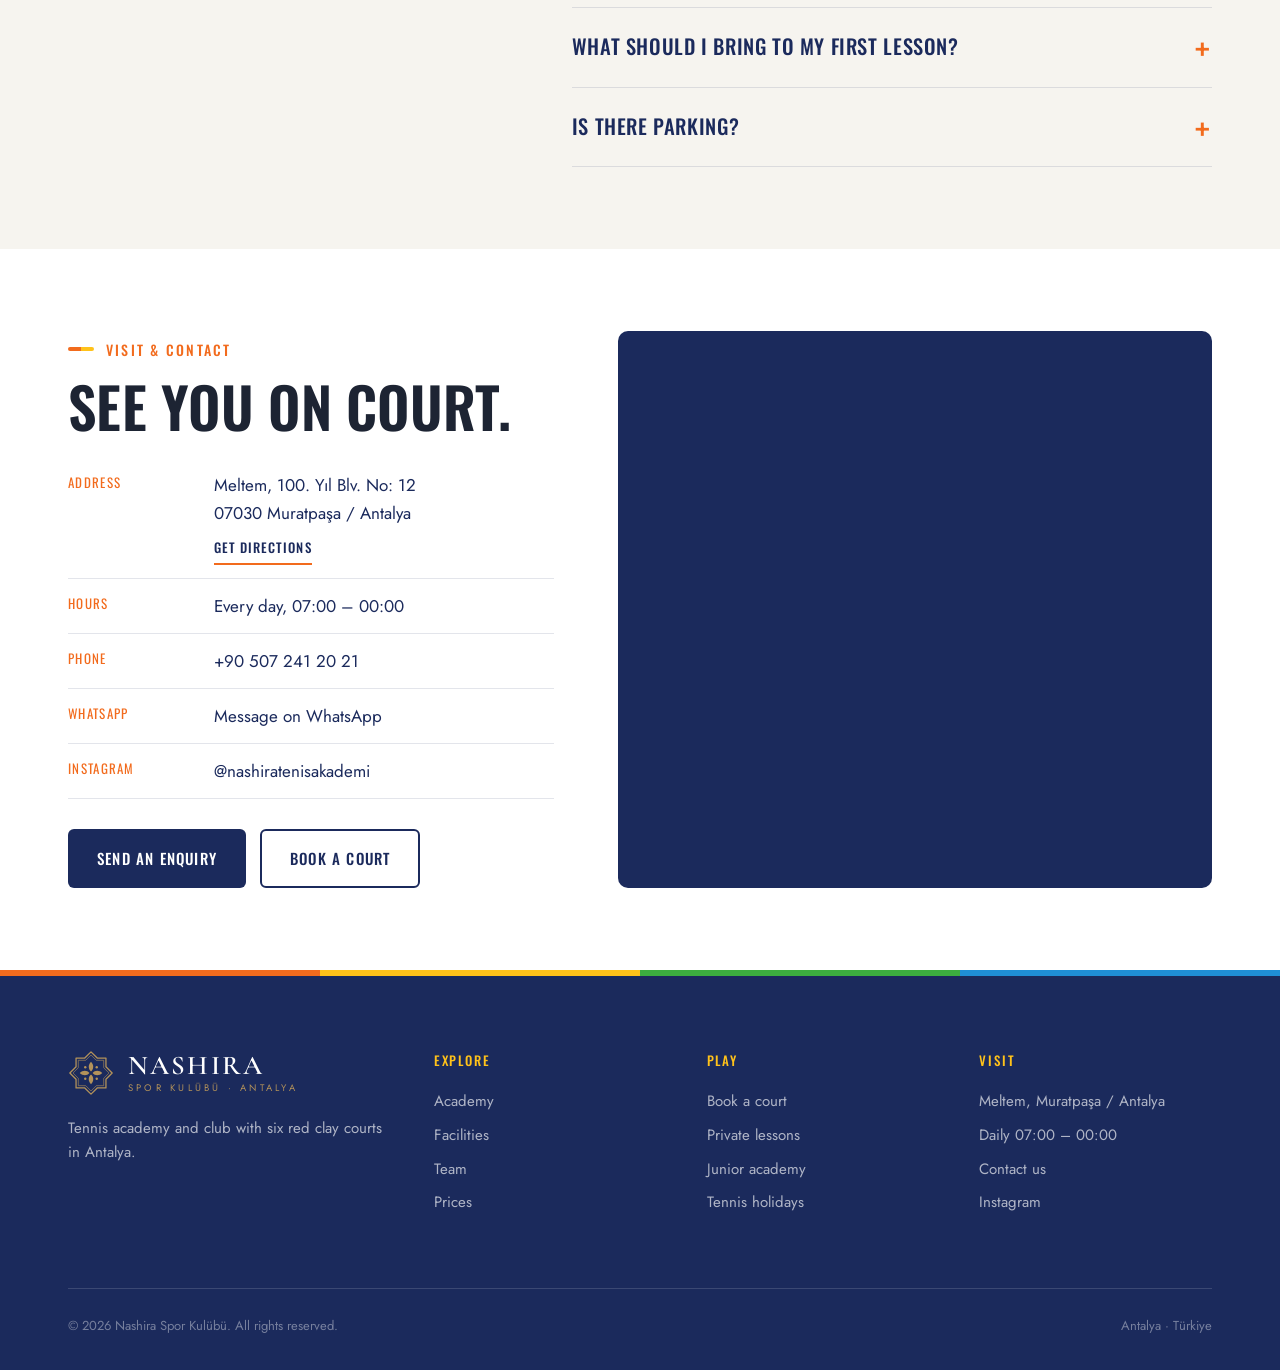
==== commit ceeff031: "Shorter phone home page, new section order, hero no longer waits for scripts - Section order: progra" ====
--- a/index.html
+++ b/index.html
@@ -3,6 +3,7 @@
 <head>
   <meta charset="utf-8">
   <meta name="viewport" content="width=device-width, initial-scale=1">
+  <script>document.documentElement.classList.add("js")</script>
   <title data-i18n="meta.home">Nashira Spor Kulübü — Tennis Academy in Antalya</title>
   <meta name="description" content="Nashira Tennis Academy: six red clay courts in Antalya, near Konyaaltı beach. Private and group lessons, junior academy, holiday camps and online court booking.">
   <!-- Link previews (WhatsApp, Instagram, Facebook, Telegram). These must be full addresses.
@@ -83,17 +84,17 @@
     <div class="hero-pattern" aria-hidden="true"></div>
     <div class="wrap hero-grid">
       <div class="hero-text">
-        <div class="eyebrow reveal" data-i18n="hero.eyebrow">Tennis Academy · Antalya</div>
-        <h1 class="reveal d1" data-i18n="hero.title"><em>Best</em> tennis on red clay.</h1>
-        <p class="lead reveal d2" data-i18n="hero.lead">Six red clay courts between the Taurus mountains and the sea. Coaching and court hire for every level — from a first rally to tournament play.</p>
-        <div class="hero-actions reveal d3">
+        <div class="eyebrow" data-i18n="hero.eyebrow">Tennis Academy · Antalya</div>
+        <h1 data-i18n="hero.title"><em>Best</em> tennis on red clay.</h1>
+        <p class="lead" data-i18n="hero.lead">Six red clay courts between the Taurus mountains and the sea. Coaching and court hire for every level — from a first rally to tournament play.</p>
+        <div class="hero-actions">
           <a href="booking.html" class="btn btn-gold"><span data-i18n="cta.book">Book a court</span> <svg><use href="#arrow"/></svg></a>
-          <a href="#contact" class="btn btn-ghost" data-enquire="trial" data-i18n="hero.trial">Free trial lesson</a>
-        </div>
-        <a class="hero-rating reveal d3" href="#reviews"><span class="stars" aria-hidden="true">★★★★★</span><b>4.9</b><span data-i18n="rating.google">on Google · 24 reviews</span></a>
-      </div>
-
-      <div class="hero-art reveal d2" aria-hidden="true">
+          <a href="booking.html?type=trial" class="btn btn-ghost" data-i18n="hero.trial">Free trial lesson</a>
+        </div>
+        <a class="hero-rating" href="#reviews"><span class="stars" aria-hidden="true">★★★★★</span><b>4.9</b><span data-i18n="rating.google">on Google · 24 reviews</span></a>
+      </div>
+
+      <div class="hero-art" aria-hidden="true">
         <svg class="splash" viewBox="0 0 600 640" aria-hidden="true">
           <defs>
             <filter id="paint" x="-25%" y="-25%" width="150%" height="150%">
@@ -267,7 +268,7 @@
             <li data-i18n="pr2.l3">10-lesson package — save 15%</li>
             <li data-i18n="pr2.l4">First trial lesson free</li>
           </ul>
-          <a href="#contact" class="btn btn-navy btn-block" data-enquire="trial" data-i18n="pr2.cta">Book a trial</a>
+          <a href="booking.html?type=trial" class="btn btn-navy btn-block" data-i18n="pr2.cta">Book a trial</a>
         </div>
         <div class="price reveal d2">
           <h3 data-i18n="pr3.title">Club Membership</h3>
@@ -283,6 +284,43 @@
         </div>
       </div>
       <p class="price-note" data-i18n="pricing.note">Prices are indicative and shown in Turkish lira.</p>
+    </div>
+  </section>
+
+  <!-- ================= BOOKING TEASER ================= -->
+  <section class="section book-band" id="book">
+    <div class="wrap book-band-grid">
+      <div>
+        <div class="eyebrow reveal" data-i18n="book.eyebrow">Court Booking</div>
+        <h2 class="reveal d1" data-i18n="book.title">Reserve your court in under a minute.</h2>
+        <p class="lead reveal d2" data-i18n="book.lead">Pick a day, a court and a time, and send your request in a few taps. We confirm every booking on WhatsApp — no phone calls needed.</p>
+        <a href="booking.html" class="btn btn-navy reveal d3"><span data-i18n="book.cta">Open the booking calendar</span> <svg><use href="#arrow"/></svg></a>
+      </div>
+      <div class="today-card reveal d2">
+        <header>
+          <h3 id="todayTitle"></h3>
+          <span id="todayLabel"></span>
+        </header>
+        <div id="todayRows"></div>
+      </div>
+    </div>
+  </section>
+
+  <!-- ================= REVIEWS ================= -->
+  <section class="section reviews" id="reviews">
+    <div class="wrap">
+      <div class="section-head">
+        <div class="eyebrow reveal" data-i18n="rev.eyebrow">Reviews</div>
+        <h2 class="reveal d1" data-i18n="rev.title">What players and <em class="serif-i">parents</em> say.</h2>
+      </div>
+      <div class="review-grid" id="reviewGrid">
+        <div class="review-score reveal">
+          <div class="score-num">4.9</div>
+          <div class="stars" role="img" aria-label="4.9 / 5">★★★★★</div>
+          <p data-i18n="rev.based">Based on 24 Google reviews</p>
+          <a class="btn btn-gold btn-block" href="https://maps.app.goo.gl/fGAP67XN2ySis7fN7" target="_blank" rel="noopener" data-i18n="rev.all">Read all reviews on Google</a>
+        </div>
+      </div>
     </div>
   </section>
 
@@ -339,25 +377,6 @@
     </div>
   </section>
 
-  <!-- ================= BOOKING TEASER ================= -->
-  <section class="section book-band" id="book">
-    <div class="wrap book-band-grid">
-      <div>
-        <div class="eyebrow reveal" data-i18n="book.eyebrow">Court Booking</div>
-        <h2 class="reveal d1" data-i18n="book.title">Reserve your court in under a minute.</h2>
-        <p class="lead reveal d2" data-i18n="book.lead">Pick a day, a court and a time, and send your request in a few taps. We confirm every booking on WhatsApp — no phone calls needed.</p>
-        <a href="booking.html" class="btn btn-navy reveal d3"><span data-i18n="book.cta">Open the booking calendar</span> <svg><use href="#arrow"/></svg></a>
-      </div>
-      <div class="today-card reveal d2">
-        <header>
-          <h3 id="todayTitle"></h3>
-          <span id="todayLabel"></span>
-        </header>
-        <div id="todayRows"></div>
-      </div>
-    </div>
-  </section>
-
   <!-- ================= TEAM ================= -->
   <section class="section" id="team">
     <div class="wrap">
@@ -392,24 +411,6 @@
           <h3 data-i18n="c4.name">Arda</h3>
           <p data-i18n="c4.bio">Coaches adults and beginners in relaxed, enjoyable lessons with fast, visible progress.</p>
         </article>
-      </div>
-    </div>
-  </section>
-
-  <!-- ================= REVIEWS ================= -->
-  <section class="section reviews" id="reviews">
-    <div class="wrap">
-      <div class="section-head">
-        <div class="eyebrow reveal" data-i18n="rev.eyebrow">Reviews</div>
-        <h2 class="reveal d1" data-i18n="rev.title">What players and <em class="serif-i">parents</em> say.</h2>
-      </div>
-      <div class="review-grid" id="reviewGrid">
-        <div class="review-score reveal">
-          <div class="score-num">4.9</div>
-          <div class="stars" role="img" aria-label="4.9 / 5">★★★★★</div>
-          <p data-i18n="rev.based">Based on 24 Google reviews</p>
-          <a class="btn btn-gold btn-block" href="https://maps.app.goo.gl/fGAP67XN2ySis7fN7" target="_blank" rel="noopener" data-i18n="rev.all">Read all reviews on Google</a>
-        </div>
       </div>
     </div>
   </section>
--- a/assets/css/style.css
+++ b/assets/css/style.css
@@ -642,13 +642,13 @@
 .wa-float svg { width: 26px; height: 26px; }
 
 /* ---------- Reveal animation ---------- */
-.reveal { opacity: 0; transform: translateY(26px); transition: opacity 0.9s var(--ease), transform 0.9s var(--ease); }
+.js .reveal { opacity: 0; transform: translateY(26px); transition: opacity 0.9s var(--ease), transform 0.9s var(--ease); }
 .reveal.in { opacity: 1; transform: none; }
 .reveal.d1 { transition-delay: 0.08s; }
 .reveal.d2 { transition-delay: 0.16s; }
 .reveal.d3 { transition-delay: 0.24s; }
 @media (prefers-reduced-motion: reduce) {
-  .reveal { opacity: 1; transform: none; transition: none; }
+  .js .reveal { opacity: 1; transform: none; transition: none; }
   .strip-track { animation: none; }
   html { scroll-behavior: auto; }
 }
@@ -1093,7 +1093,7 @@
 .statement-sub::before, .statement-sub::after { content: ""; width: 36px; height: 1px; background: currentColor; opacity: 0.7; }
 
 /* ---------- Calmer, softer reveal ---------- */
-.reveal {
+.js .reveal {
   opacity: 0; transform: translateY(18px); filter: blur(6px);
   transition: opacity 1.2s var(--ease), transform 1.2s var(--ease), filter 1.2s var(--ease);
 }
--- a/assets/css/sport.css
+++ b/assets/css/sport.css
@@ -483,3 +483,113 @@
 }
 .program-price small { font-size: 14px; font-weight: 500; color: var(--muted); }
 .program-price + .program-meta { margin-top: 12px; }
+
+
+/* ---------- Booking page: phones & tablets (Nov 2026) ---------- */
+/* Info cards sit under the calendar on desktop, and below the form on smaller screens */
+.booking-layout > div:first-child { grid-column: 1; grid-row: 1; }
+.booking-layout > .summary { grid-column: 2; grid-row: 1 / span 2; scroll-margin-top: 92px; }
+.booking-layout > .info-cards { grid-column: 1; grid-row: 2; margin-top: 0; }
+@media (max-width: 1080px) {
+  .booking-layout > div:first-child, .booking-layout > .summary, .booking-layout > .info-cards { grid-column: auto; grid-row: auto; }
+}
+
+/* "By time / By court" switch — phones only */
+.view-toggle { display: none; }
+@media (max-width: 620px) {
+  .view-toggle {
+    display: grid; grid-template-columns: 1fr 1fr; gap: 4px; margin: 14px 18px 0; padding: 4px;
+    background: var(--cream); border: 1px solid var(--line); border-radius: 8px;
+  }
+  .view-toggle button {
+    min-height: 40px; border: 0; border-radius: 6px; background: transparent; color: var(--navy);
+    font-family: var(--display); font-weight: 500; font-size: 14px; letter-spacing: 0.06em; text-transform: uppercase;
+  }
+  .view-toggle button.on { background: var(--navy); color: #fff; }
+  .court-tabs { border-top: 0; }
+  .court-tab svg { width: 10px; height: 10px; margin-right: 3px; vertical-align: -1px; color: var(--yellow); }
+}
+
+/* Sticky selection bar */
+.book-bar { display: none; }
+@media (max-width: 1080px) {
+  .book-bar {
+    display: flex; align-items: center; justify-content: space-between; gap: 12px;
+    position: fixed; left: 0; right: 0; bottom: 0; z-index: 45;
+    padding: 10px 16px calc(10px + env(safe-area-inset-bottom));
+    background: rgba(255, 255, 255, 0.97); backdrop-filter: blur(8px); -webkit-backdrop-filter: blur(8px);
+    box-shadow: 0 -1px 0 var(--line), 0 -10px 30px rgba(27, 42, 92, 0.1);
+    transform: translateY(110%); transition: transform 0.35s var(--ease);
+  }
+  .book-bar.show { transform: none; }
+  .menu-open .book-bar { transform: translateY(110%); }
+  .bb-info { display: flex; flex-direction: column; line-height: 1.25; }
+  .bb-info b { font-family: var(--display); font-weight: 600; font-size: 16px; color: var(--navy); }
+  .bb-info span { font-size: 14px; color: var(--muted); }
+  .book-bar .btn { padding: 14px 20px; flex: none; }
+  .book-bar .btn svg { width: 16px; height: 16px; }
+  body.bar-on .wa-float { bottom: 92px; }
+  body.bar-on .site-footer { padding-bottom: 100px; }
+}
+
+
+/* ---------- Booking type: Court hire / Private lesson / Free trial ---------- */
+.type-tabs {
+  display: grid; grid-template-columns: repeat(3, 1fr); gap: 4px; margin: 20px 26px 0; padding: 4px;
+  background: var(--cream); border: 1px solid var(--line); border-radius: 8px;
+}
+.type-tabs button {
+  min-height: 46px; padding: 6px 8px; border: 0; border-radius: 6px; background: transparent; color: var(--navy);
+  font-family: var(--display); font-weight: 500; font-size: 15px; letter-spacing: 0.05em; text-transform: uppercase; line-height: 1.15;
+}
+.type-tabs button:hover { background: rgba(255, 255, 255, 0.7); }
+.type-tabs button.on { background: var(--orange); color: #fff; }
+.type-note { margin: 12px 26px 0; font-size: 14.5px; color: var(--muted); }
+@media (max-width: 620px) {
+  .type-tabs { margin: 16px 18px 0; }
+  .type-tabs button { font-size: 13px; letter-spacing: 0.03em; }
+  .type-note { margin: 10px 18px 0; }
+}
+.booking[data-type="court"] .for-coached,
+.booking:not([data-type="lesson"]) .for-lesson,
+.booking:not([data-type="court"]) .for-court,
+.booking[data-type="trial"] .for-paid { display: none; }
+
+
+/* ---------- Hero appears straight away (CSS only, no waiting for scripts) ---------- */
+@keyframes hero-in { from { opacity: 0; transform: translateY(14px); } }
+.hero-text > * { animation: hero-in 0.6s var(--ease) both; }
+.hero-text > :nth-child(2) { animation-delay: 0.05s; }
+.hero-text > :nth-child(3) { animation-delay: 0.1s; }
+.hero-text > :nth-child(n+4) { animation-delay: 0.15s; }
+.hero-art { animation: hero-in 0.7s var(--ease) 0.1s both; }
+@media (prefers-reduced-motion: reduce) {
+  .hero-text > *, .hero-art { animation: none; }
+}
+
+/* ---------- Phones: shorter home page ---------- */
+@media (max-width: 620px) {
+  /* coaches and reviews become swipeable rows */
+  .team-grid, .review-grid {
+    display: grid; grid-auto-flow: column; grid-template-columns: none; grid-auto-columns: 78%;
+    gap: 14px; overflow-x: auto; scroll-snap-type: x mandatory; scrollbar-width: none;
+    margin: 0 -16px; padding: 4px 16px 14px; scroll-padding-left: 16px;
+  }
+  .team-grid::-webkit-scrollbar, .review-grid::-webkit-scrollbar { display: none; }
+  .team-grid > *, .review-grid > * { scroll-snap-align: start; }
+  .review-grid > .review-card blockquote { font-size: 17px; }
+  .coach-photo { aspect-ratio: 4 / 3; }
+  /* footer link columns side by side */
+  .footer-grid { grid-template-columns: 1fr 1fr; gap: 28px 20px; }
+  .footer-grid > div:first-child { grid-column: 1 / -1; }
+}
+
+/* Phones: tighter programme cards (price and "Enquire" share one row) */
+@media (max-width: 620px) {
+  .program { flex-flow: row wrap; align-items: center; column-gap: 12px; }
+  .program > * { flex: 1 1 100%; }
+  .program-num { font-size: 26px; margin-bottom: 6px; }
+  .program-meta { order: 3; margin-top: 14px; padding-top: 14px; }
+  .program-price { order: 4; flex: 1 1 auto; margin-top: 10px; padding-top: 0; }
+  .program-cta { order: 5; flex: 0 0 auto; margin-top: 10px; }
+}
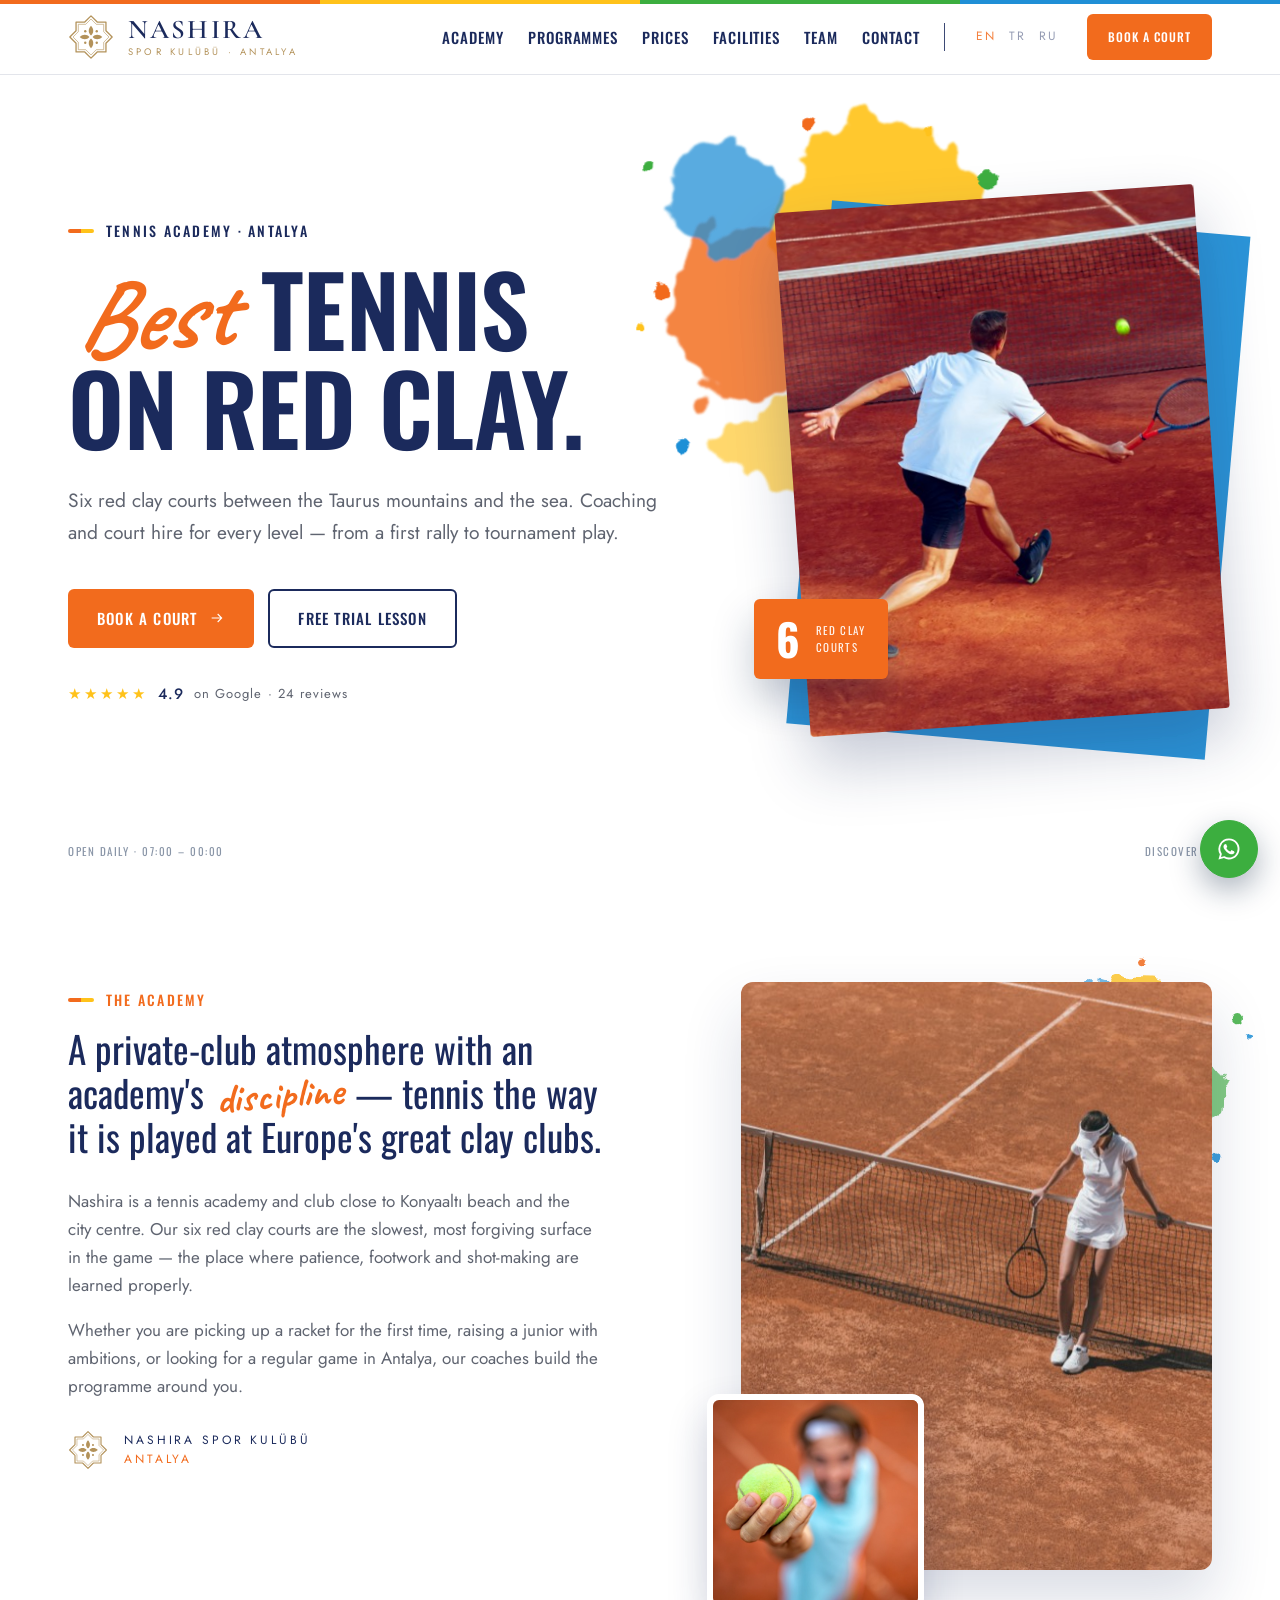
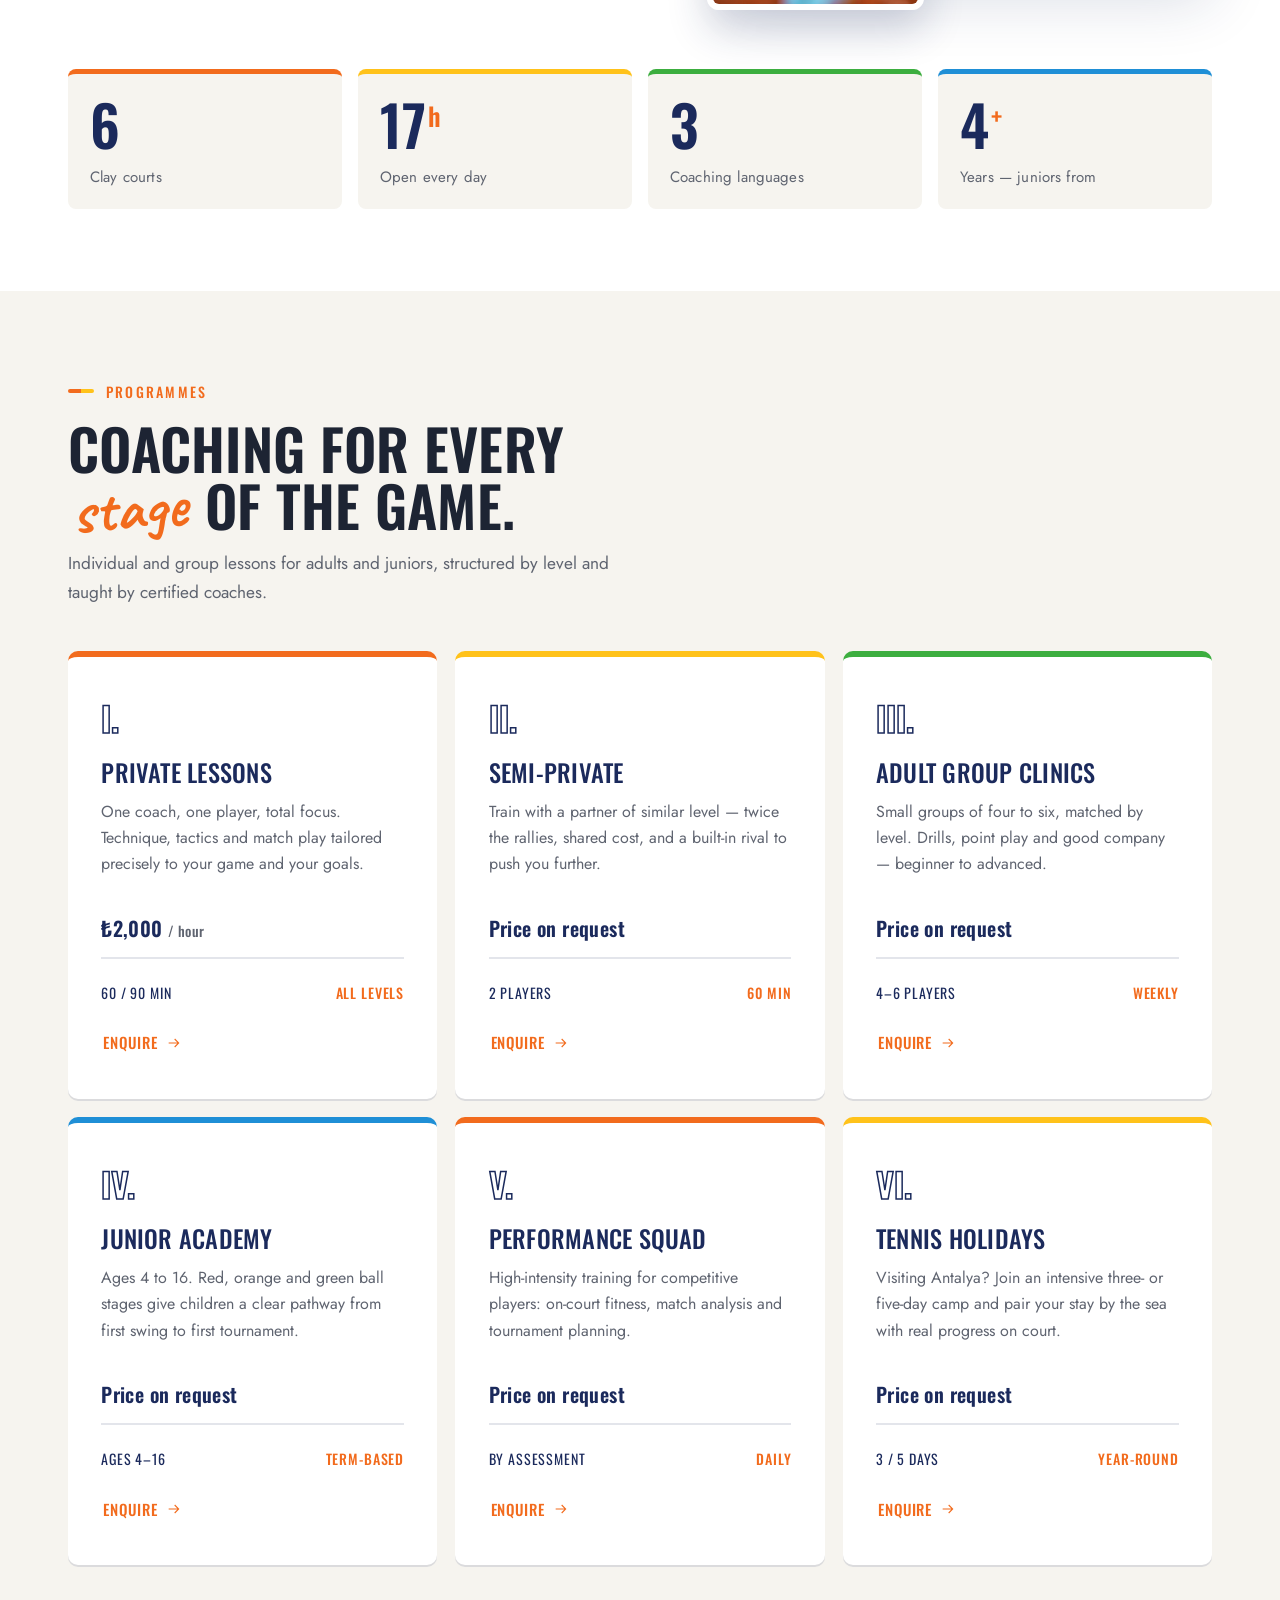
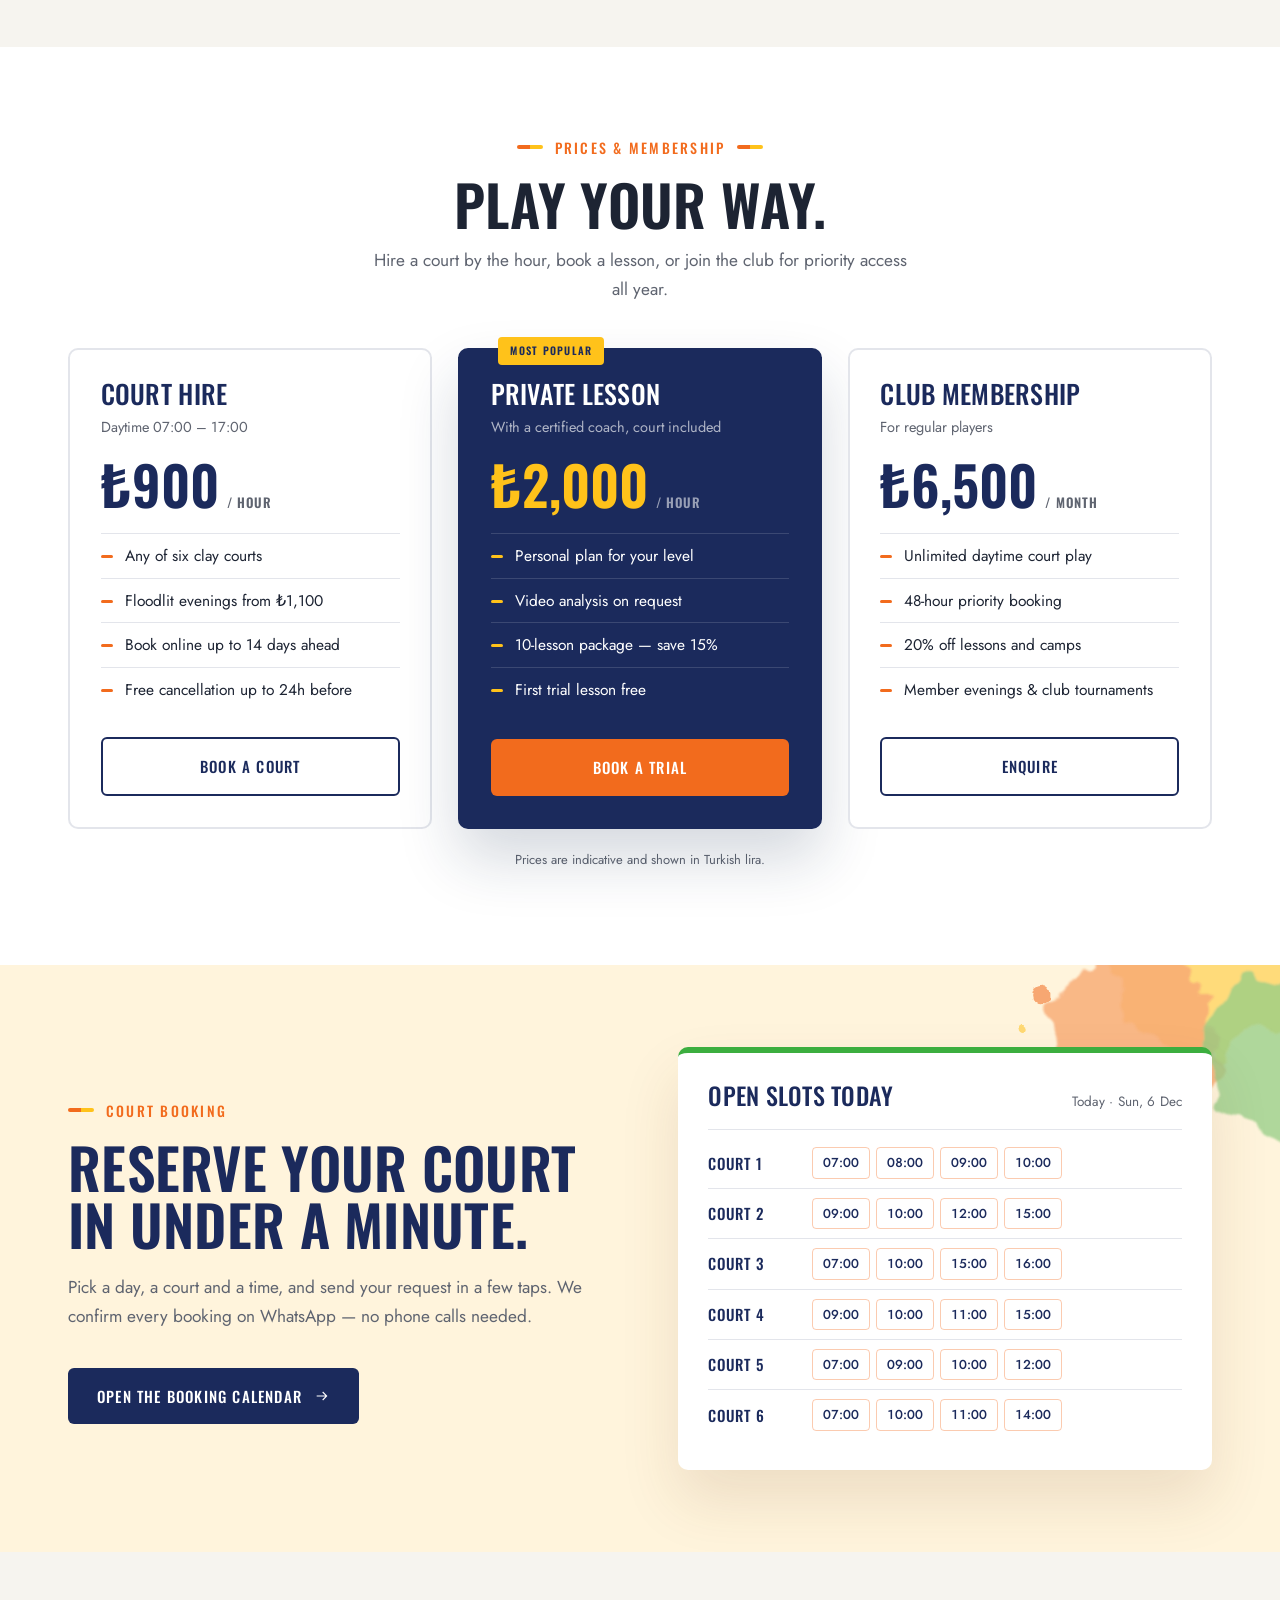
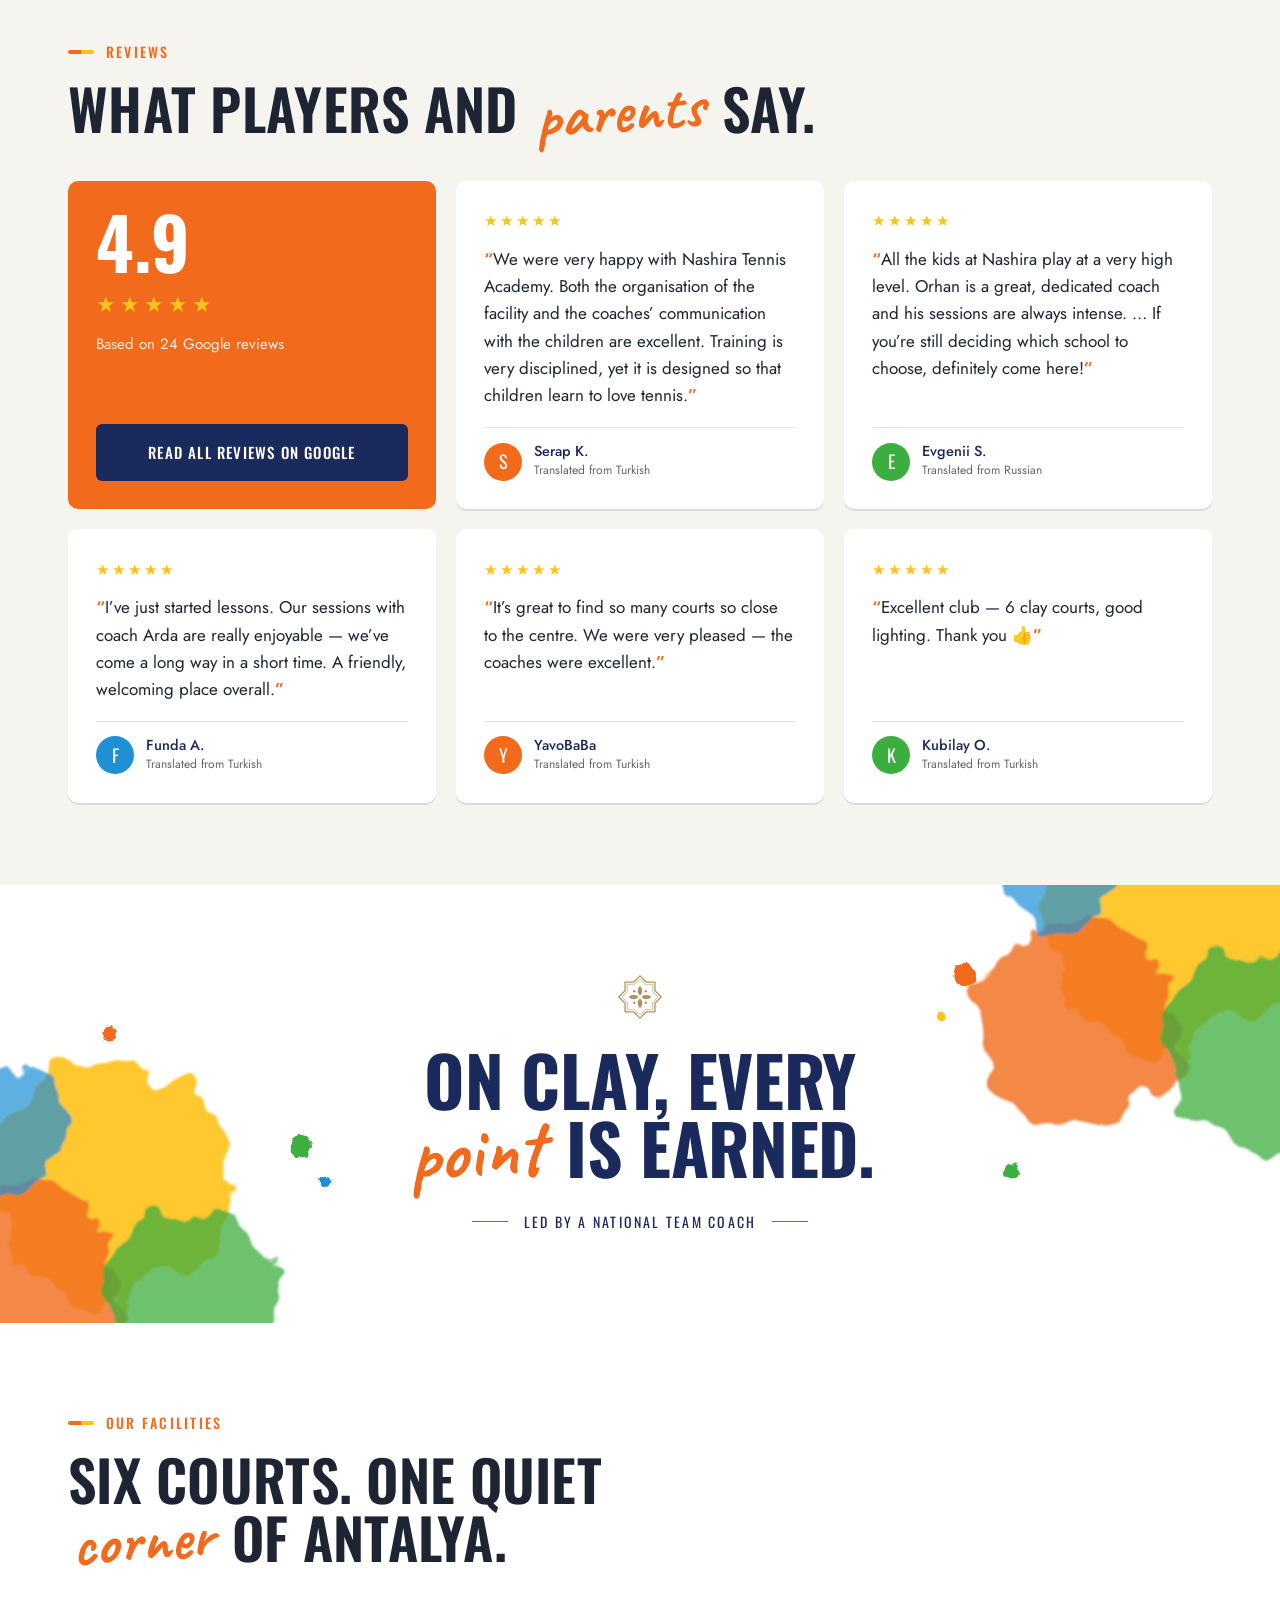
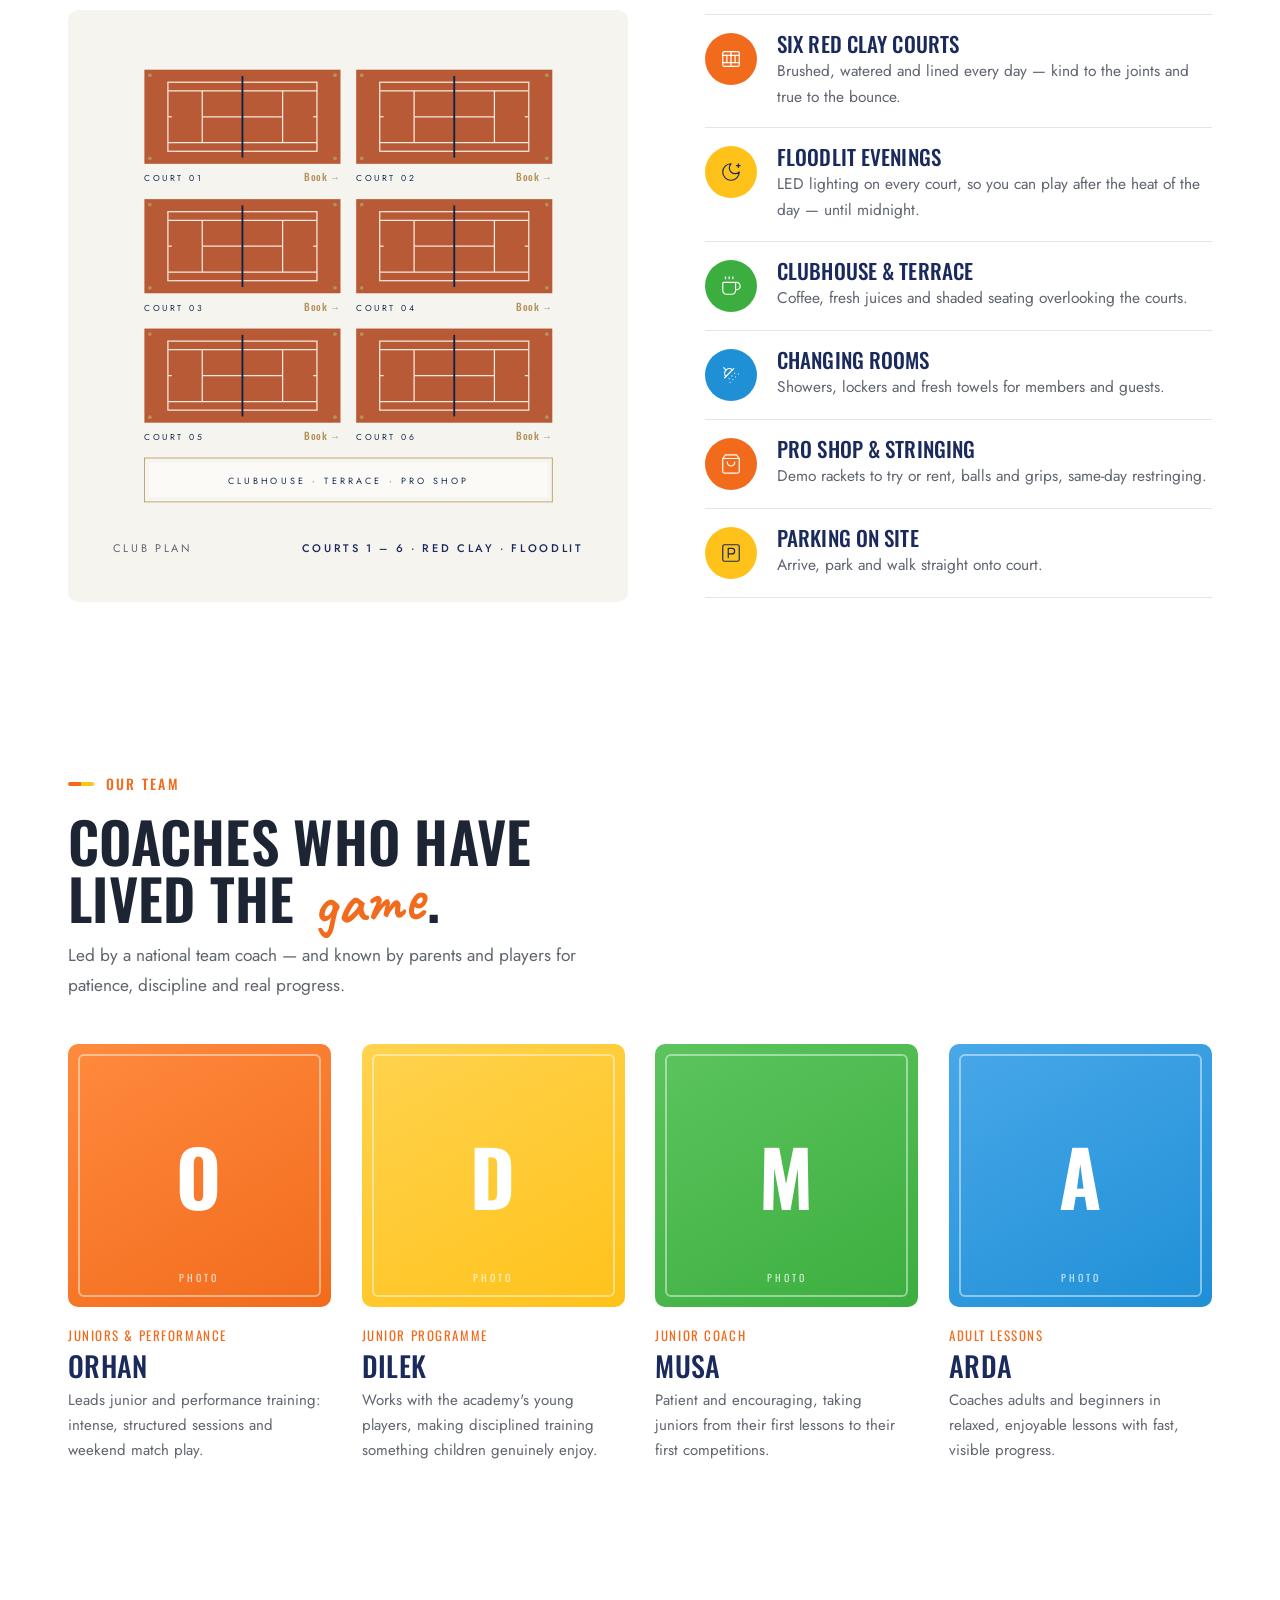
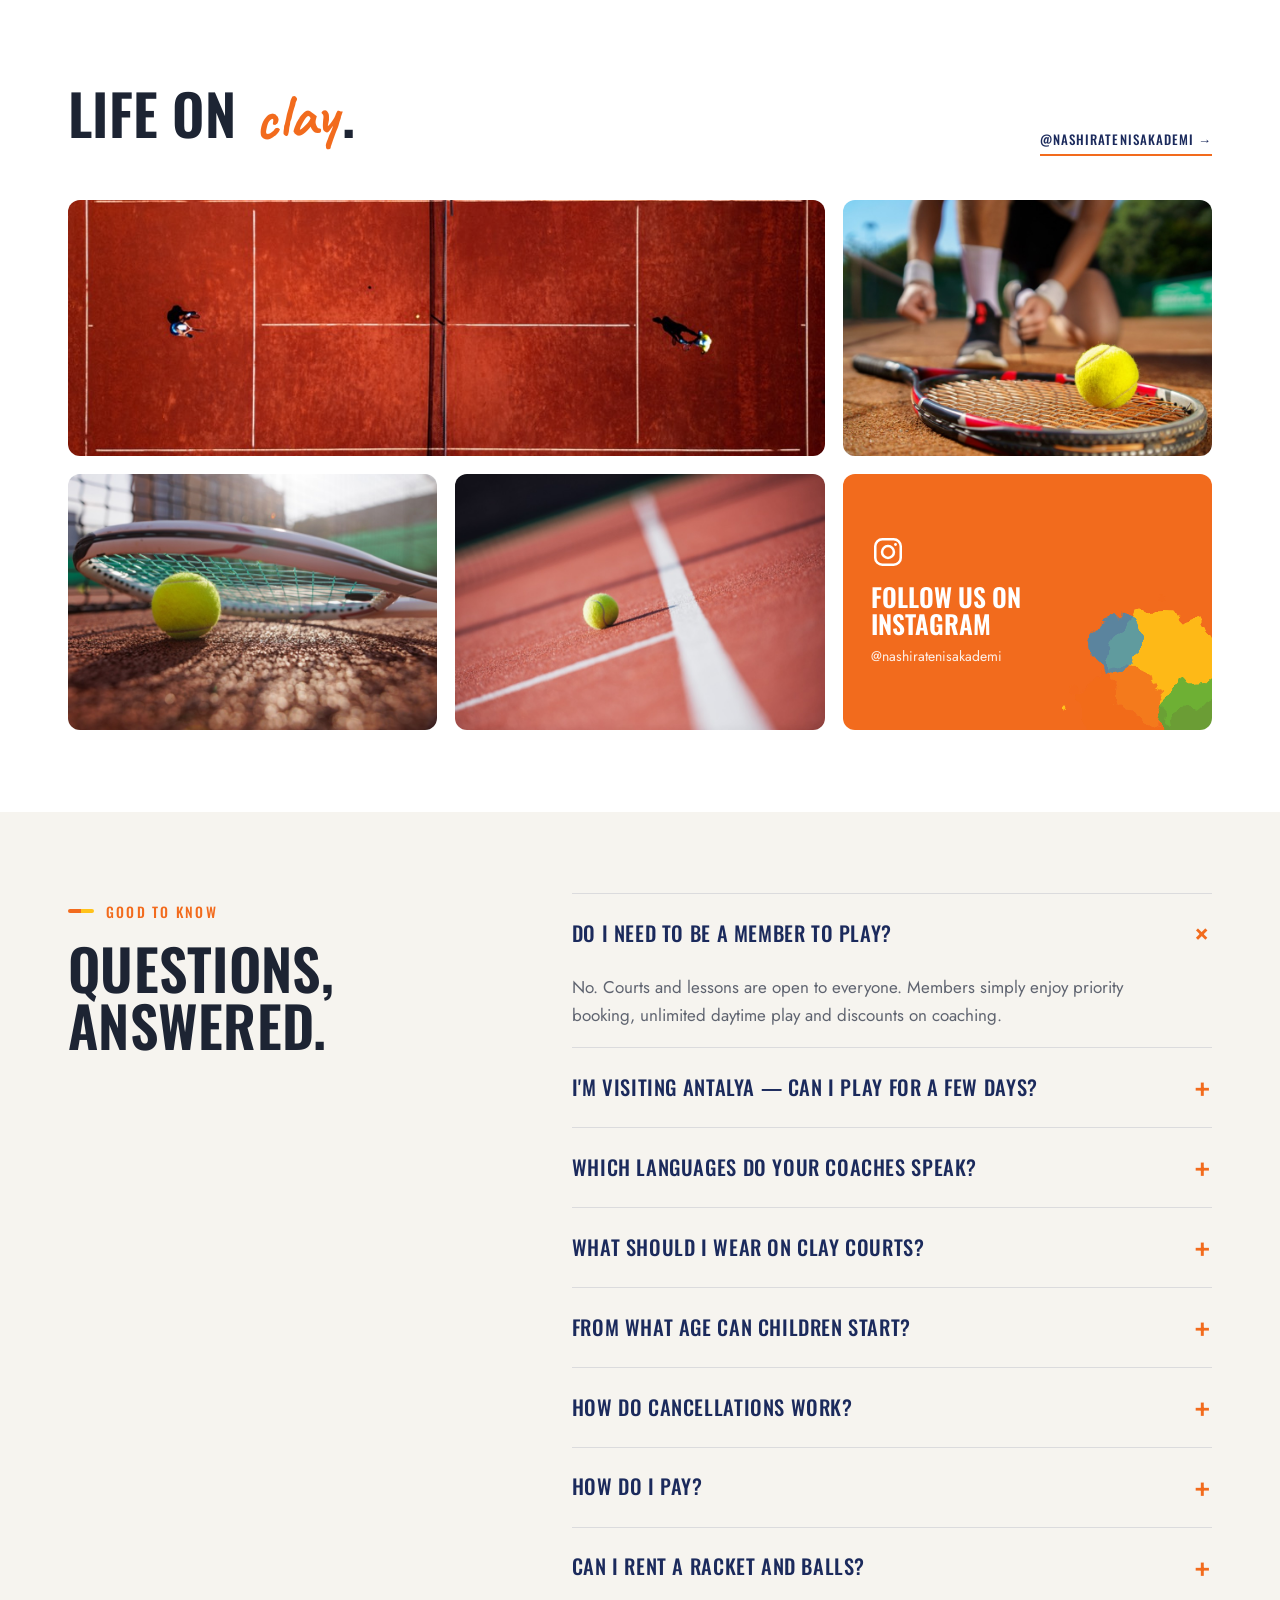
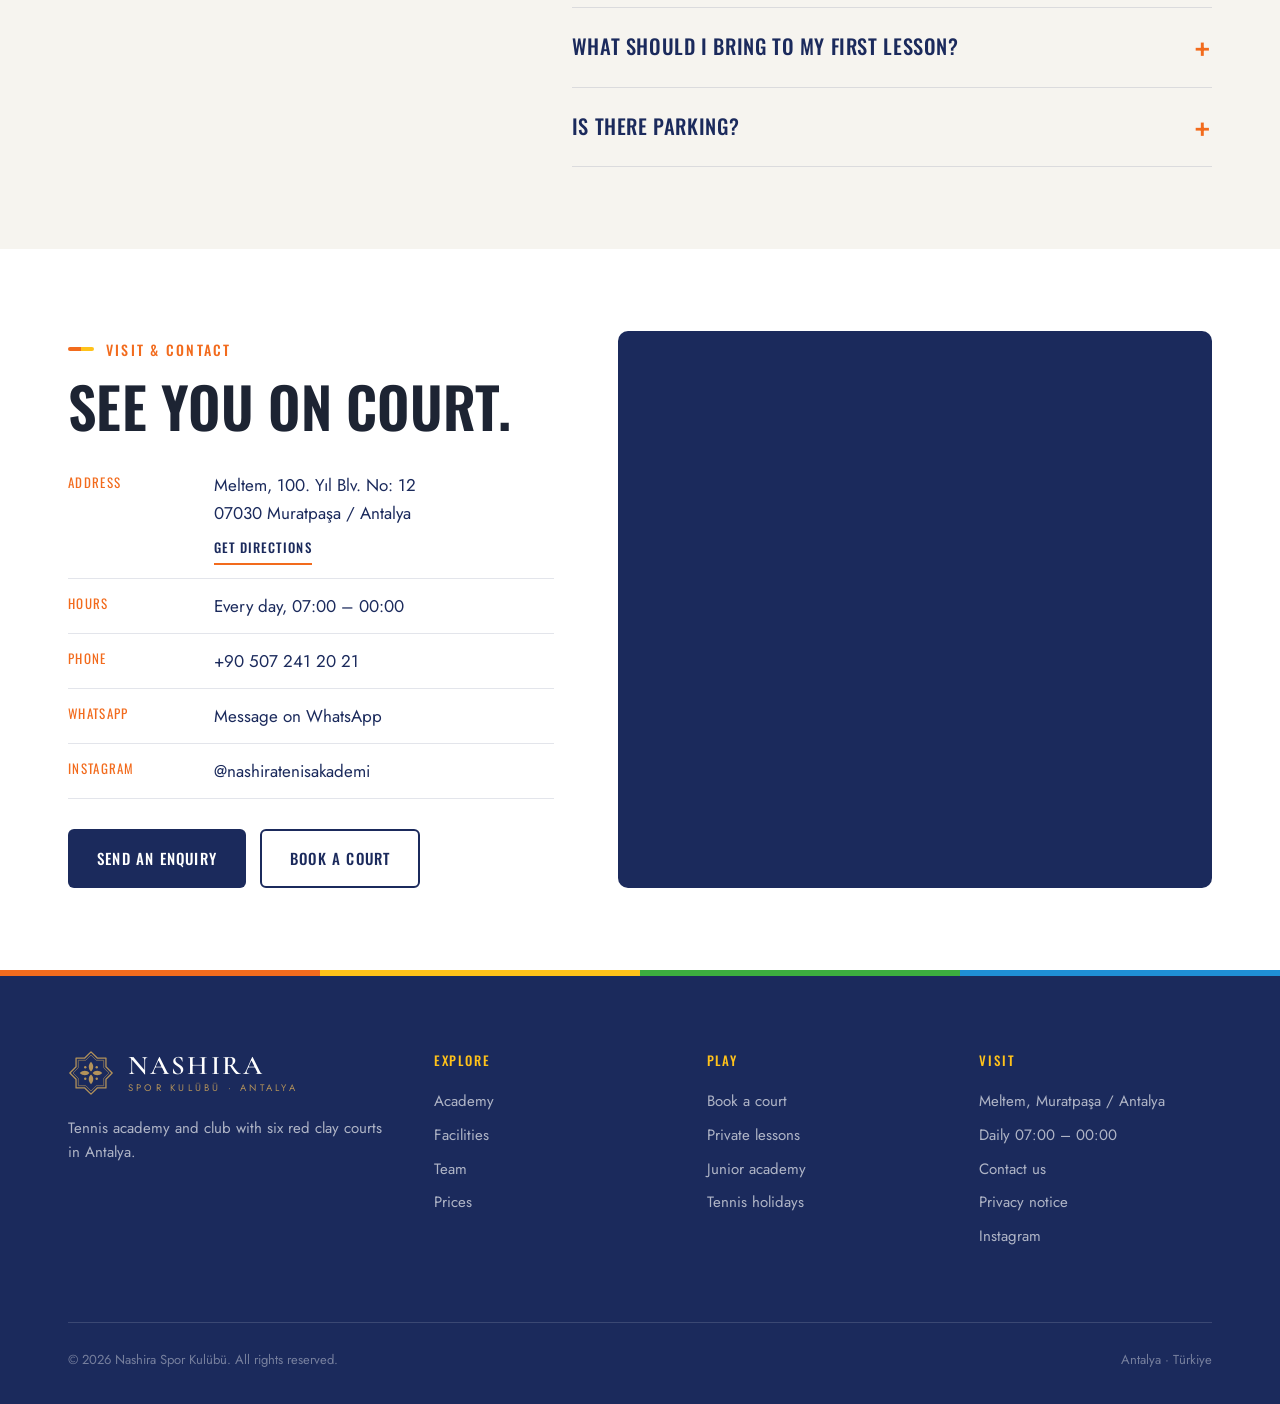
==== commit 227a8bdc: "Pre-launch: privacy notice, language URLs for search, business details, fewer fonts - privacy.html: " ====
--- a/index.html
+++ b/index.html
@@ -5,7 +5,7 @@
   <meta name="viewport" content="width=device-width, initial-scale=1">
   <script>document.documentElement.classList.add("js")</script>
   <title data-i18n="meta.home">Nashira Spor Kulübü — Tennis Academy in Antalya</title>
-  <meta name="description" content="Nashira Tennis Academy: six red clay courts in Antalya, near Konyaaltı beach. Private and group lessons, junior academy, holiday camps and online court booking.">
+  <meta name="description" data-i18n-content="meta.homeDesc" content="Nashira Tennis Academy: six red clay courts in Antalya, near Konyaaltı beach. Private and group lessons, junior academy, holiday camps and online court booking.">
   <!-- Link previews (WhatsApp, Instagram, Facebook, Telegram). These must be full addresses.
        When the site moves to its own domain, replace https://olegogurev-glitch.github.io/nashira-website with it. -->
   <meta property="og:type" content="website">
@@ -21,9 +21,63 @@
   <meta property="og:locale:alternate" content="ru_RU">
   <meta name="twitter:card" content="summary_large_image">
   <meta name="theme-color" content="#ffffff">
+  <link rel="alternate" hreflang="tr" href="https://olegogurev-glitch.github.io/nashira-website/?lang=tr">
+  <link rel="alternate" hreflang="en" href="https://olegogurev-glitch.github.io/nashira-website/?lang=en">
+  <link rel="alternate" hreflang="ru" href="https://olegogurev-glitch.github.io/nashira-website/?lang=ru">
+  <link rel="alternate" hreflang="x-default" href="https://olegogurev-glitch.github.io/nashira-website/">
+  <!-- Business details for Google Search / Maps (schema.org). Update url/image when the site gets its own domain. -->
+  <script type="application/ld+json">
+{
+  "@context": "https://schema.org",
+  "@type": "TennisComplex",
+  "name": "Nashira Spor Kulübü",
+  "alternateName": "Nashira Tenis Akademisi",
+  "description": "Tennis academy and club with six red clay courts in Antalya: court hire, private and group lessons, junior academy and tennis holidays.",
+  "url": "https://olegogurev-glitch.github.io/nashira-website/",
+  "image": "https://olegogurev-glitch.github.io/nashira-website/assets/img/og-image.png",
+  "telephone": "+90 507 241 20 21",
+  "address": {
+    "@type": "PostalAddress",
+    "streetAddress": "Meltem, 100. Yıl Blv. No: 12",
+    "postalCode": "07030",
+    "addressLocality": "Muratpaşa",
+    "addressRegion": "Antalya",
+    "addressCountry": "TR"
+  },
+  "geo": {
+    "@type": "GeoCoordinates",
+    "latitude": 36.8875694,
+    "longitude": 30.6707861
+  },
+  "hasMap": "https://maps.app.goo.gl/fGAP67XN2ySis7fN7",
+  "openingHoursSpecification": [
+    {
+      "@type": "OpeningHoursSpecification",
+      "dayOfWeek": [
+        "Monday",
+        "Tuesday",
+        "Wednesday",
+        "Thursday",
+        "Friday",
+        "Saturday",
+        "Sunday"
+      ],
+      "opens": "07:00",
+      "closes": "23:59"
+    }
+  ],
+  "priceRange": "₺900–₺6,500",
+  "currenciesAccepted": "TRY",
+  "sameAs": [
+    "https://www.instagram.com/nashiratenisakademi/"
+  ]
+}
+  </script>
   <link rel="preconnect" href="https://fonts.googleapis.com">
   <link rel="preconnect" href="https://fonts.gstatic.com" crossorigin>
-  <link href="https://fonts.googleapis.com/css2?family=Caveat:wght@600;700&family=Cormorant+Garamond:ital,wght@0,500;0,600;1,500&family=Jost:wght@300;400;500;600&family=Oswald:wght@400;500;600;700&display=swap" rel="stylesheet">
+  <link href="https://fonts.googleapis.com/css2?family=Caveat:wght@700&family=Jost:wght@400;500&family=Oswald:wght@400..700&display=swap" rel="stylesheet">
+  <!-- the serif is only used for the NASHIRA wordmark, so only those letters are downloaded -->
+  <link href="https://fonts.googleapis.com/css2?family=Cormorant+Garamond:wght@600&text=NASHIRA&display=swap" rel="stylesheet">
   <link rel="stylesheet" href="assets/css/style.css">
   <link rel="stylesheet" href="assets/css/sport.css">
   <link rel="icon" href="data:image/svg+xml,%3Csvg xmlns='http://www.w3.org/2000/svg' viewBox='0 0 100 100'%3E%3Crect width='100' height='100' fill='%230e2442'/%3E%3Cpolygon fill='none' stroke='%23b3925a' stroke-width='6' points='50.0,11.0 61.4,22.4 77.6,22.4 77.6,38.6 89.0,50.0 77.6,61.4 77.6,77.6 61.4,77.6 50.0,89.0 38.6,77.6 22.4,77.6 22.4,61.4 11.0,50.0 22.4,38.6 22.4,22.4 38.6,22.4'/%3E%3C/svg%3E">
@@ -553,6 +607,7 @@
           <li>Meltem, Muratpaşa / Antalya</li>
           <li data-i18n="footer.daily">Daily 07:00 – 00:00</li>
           <li><a href="#contact" data-i18n="footer.contactUs">Contact us</a></li>
+          <li><a href="privacy.html" data-i18n="footer.privacy">Privacy notice</a></li>
           <li><a href="https://www.instagram.com/nashiratenisakademi/" target="_blank" rel="noopener">Instagram</a></li>
         </ul>
       </div>
@@ -636,6 +691,7 @@
       </div>
 
       <label class="check consent" id="eConsentWrap"><input type="checkbox" id="eConsent"><span data-i18n="enq.consent">I agree that Nashira may contact me about this enquiry. My details are used only to reply.</span><em></em></label>
+      <p class="fine privacy-line"><span data-i18n="f.privacyNote">How we use your details:</span> <a href="privacy.html" target="_blank" rel="noopener" data-i18n="f.privacyLink">Privacy notice</a></p>
 
       <button class="btn btn-navy btn-block" type="submit">
         <svg viewBox="0 0 24 24" fill="currentColor" aria-hidden="true" style="width:18px;height:18px"><path d="M12 2.2a9.7 9.7 0 0 0-8.4 14.6L2.3 21.7l5-1.3A9.7 9.7 0 1 0 12 2.2zm4.4 11.7c-.2-.1-1.4-.7-1.7-.8-.2-.1-.4-.1-.5.1l-.8 1c-.1.2-.3.2-.5.1a6.6 6.6 0 0 1-3.3-2.9c-.2-.4.2-.4.7-1.3.1-.2 0-.3 0-.4l-.8-1.8c-.2-.5-.4-.4-.5-.4h-.5a.9.9 0 0 0-.7.3 2.8 2.8 0 0 0-.9 2.1 4.9 4.9 0 0 0 1 2.6 11.2 11.2 0 0 0 4.3 3.8c1.6.7 2.2.7 3 .6a2.5 2.5 0 0 0 1.7-1.2 2 2 0 0 0 .1-1.2c0-.1-.2-.2-.4-.3z"/></svg>
--- a/assets/css/sport.css
+++ b/assets/css/sport.css
@@ -593,3 +593,28 @@
   .program-price { order: 4; flex: 1 1 auto; margin-top: 10px; padding-top: 0; }
   .program-cta { order: 5; flex: 0 0 auto; margin-top: 10px; }
 }
+
+
+/* ---------- Fonts: the serif is kept only for the NASHIRA wordmark ---------- */
+:root { --serif: "Jost", "Helvetica Neue", Arial, sans-serif; }
+.brand-name { font-family: "Cormorant Garamond", "Times New Roman", serif; }
+.sel-empty { font-style: normal; font-size: 16px; }
+
+/* ---------- Privacy notice page ---------- */
+.legal-section { padding-top: clamp(40px, 5vw, 64px); }
+.legal { max-width: 780px; }
+.legal article { display: none; }
+html[lang="tr"] .legal article[lang="tr"],
+html[lang="en"] .legal article[lang="en"],
+html[lang="ru"] .legal article[lang="ru"] { display: block; }
+.legal h2 { font-family: var(--display); font-weight: 600; font-size: clamp(20px, 2.2vw, 24px); text-transform: uppercase; letter-spacing: 0.02em; color: var(--navy); margin: 34px 0 10px; }
+.legal p, .legal li { font-size: 16.5px; line-height: 1.65; color: var(--ink); }
+.legal ul { padding-left: 20px; margin: 0 0 12px; }
+.legal li { margin-bottom: 6px; }
+.legal a { color: var(--navy); border-bottom: 1px solid var(--orange); }
+.legal-lead { font-size: 18px !important; color: var(--muted) !important; }
+.legal-date { margin-top: 36px; font-size: 14px !important; color: var(--muted) !important; }
+.draft-note { background: var(--blush); border-left: 4px solid var(--yellow); padding: 14px 18px; border-radius: 6px; font-size: 15px !important; }
+.fine.privacy-line a { color: var(--navy); border-bottom: 1px solid var(--orange); }
+.legal-hero h1 { overflow-wrap: break-word; hyphens: auto; }
+@media (max-width: 620px) { .legal-hero h1 { font-size: 34px; } }
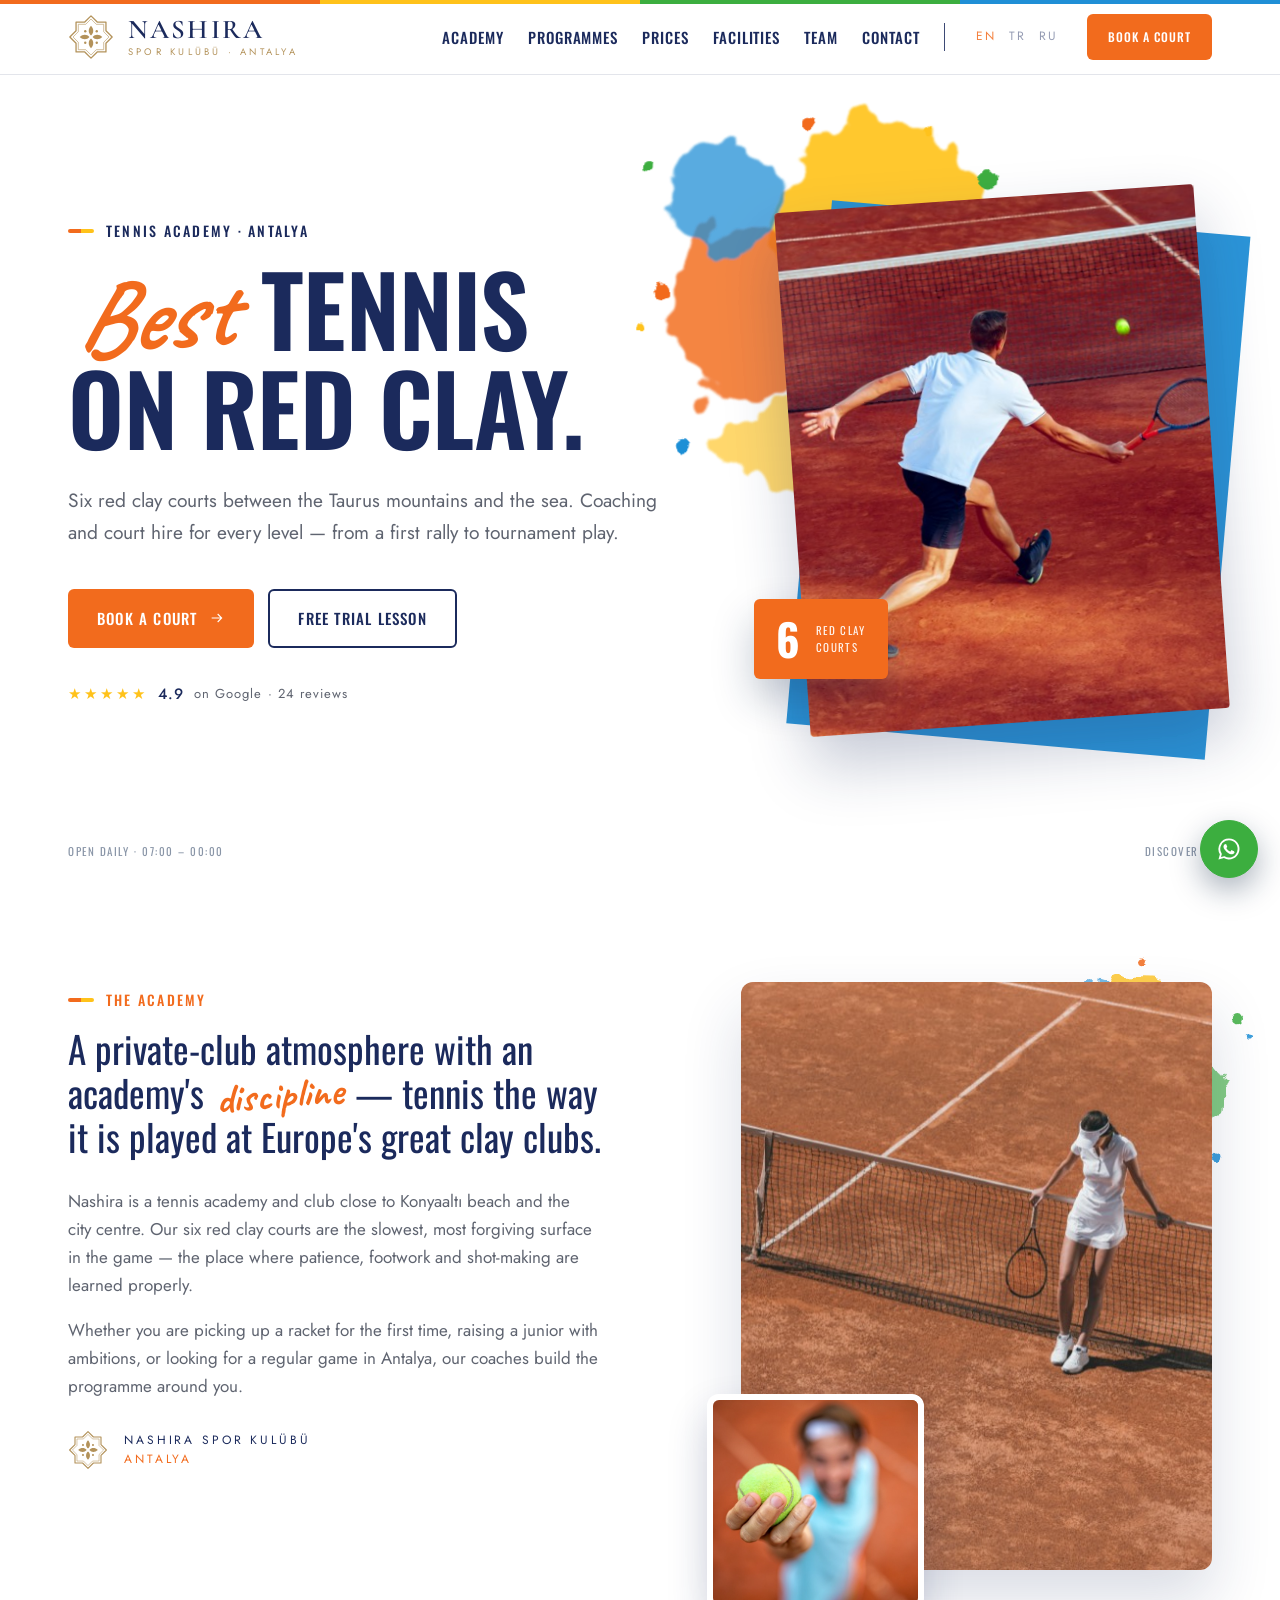
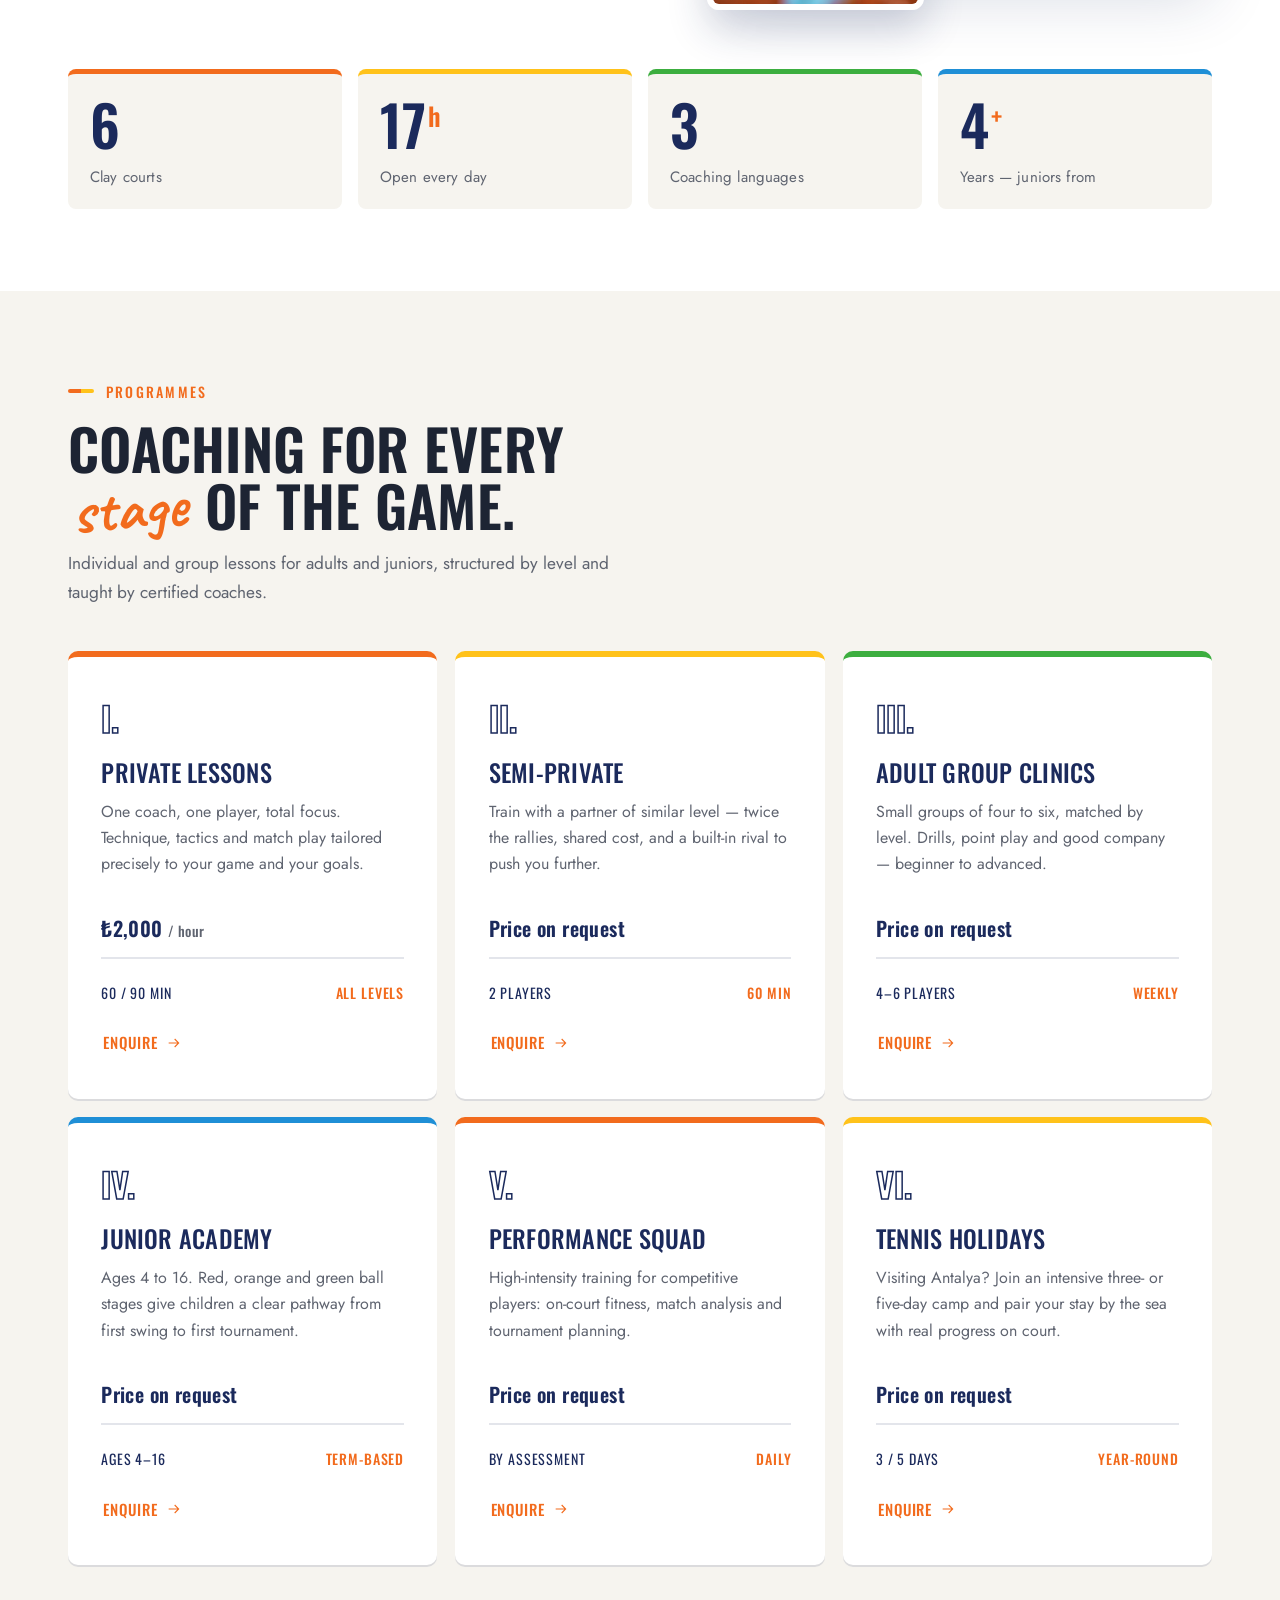
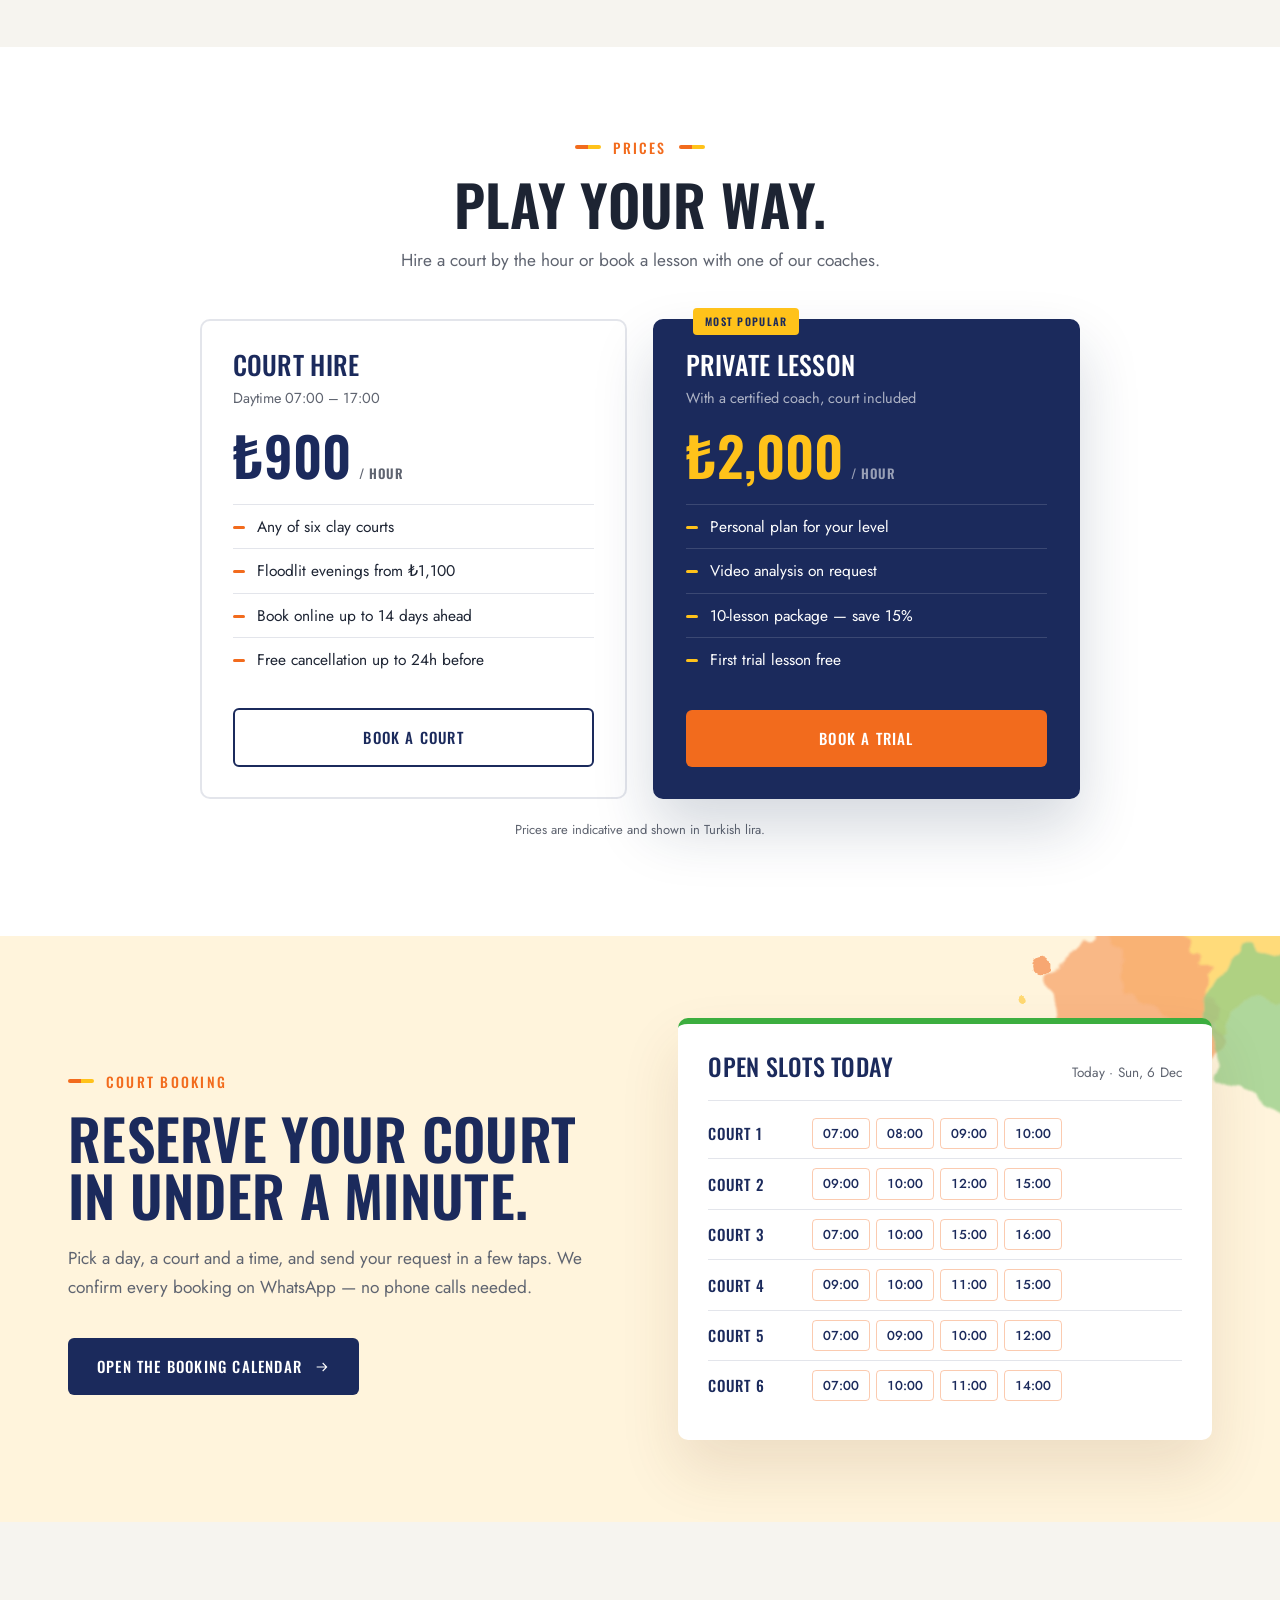
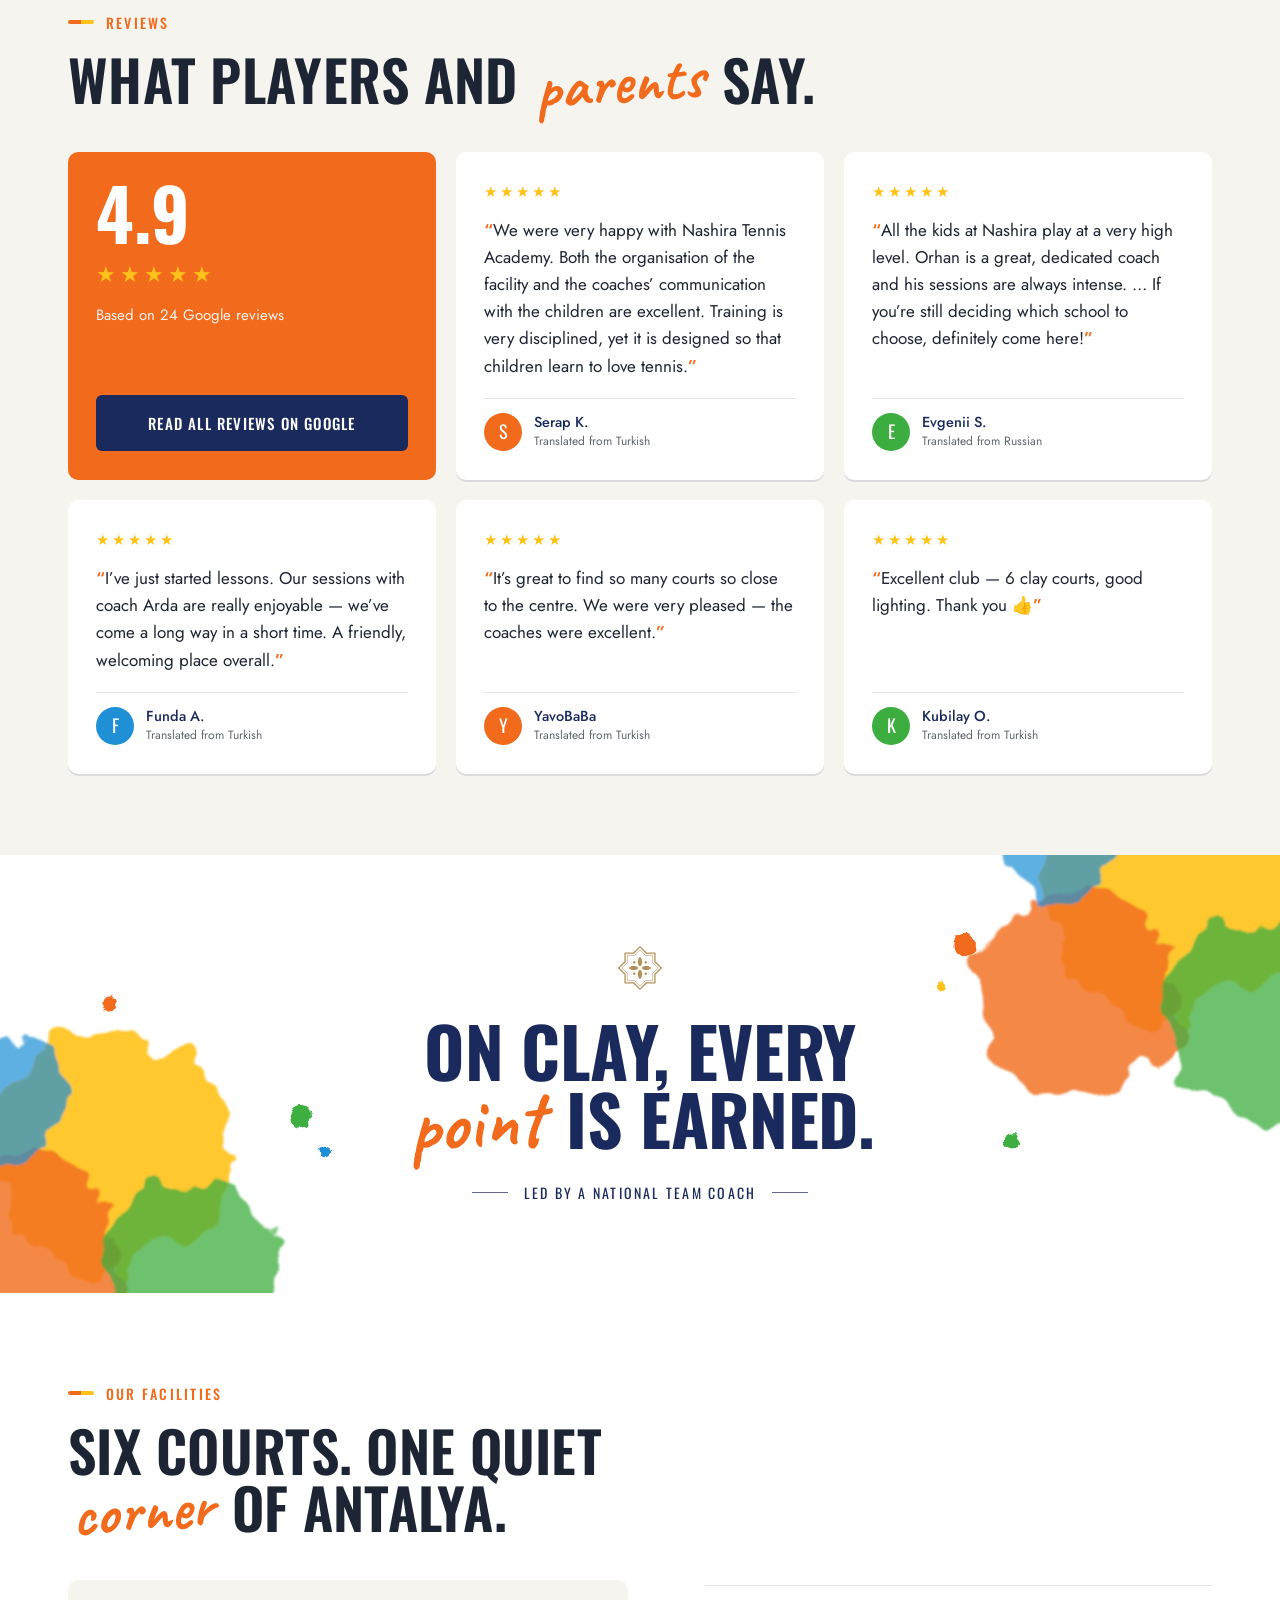
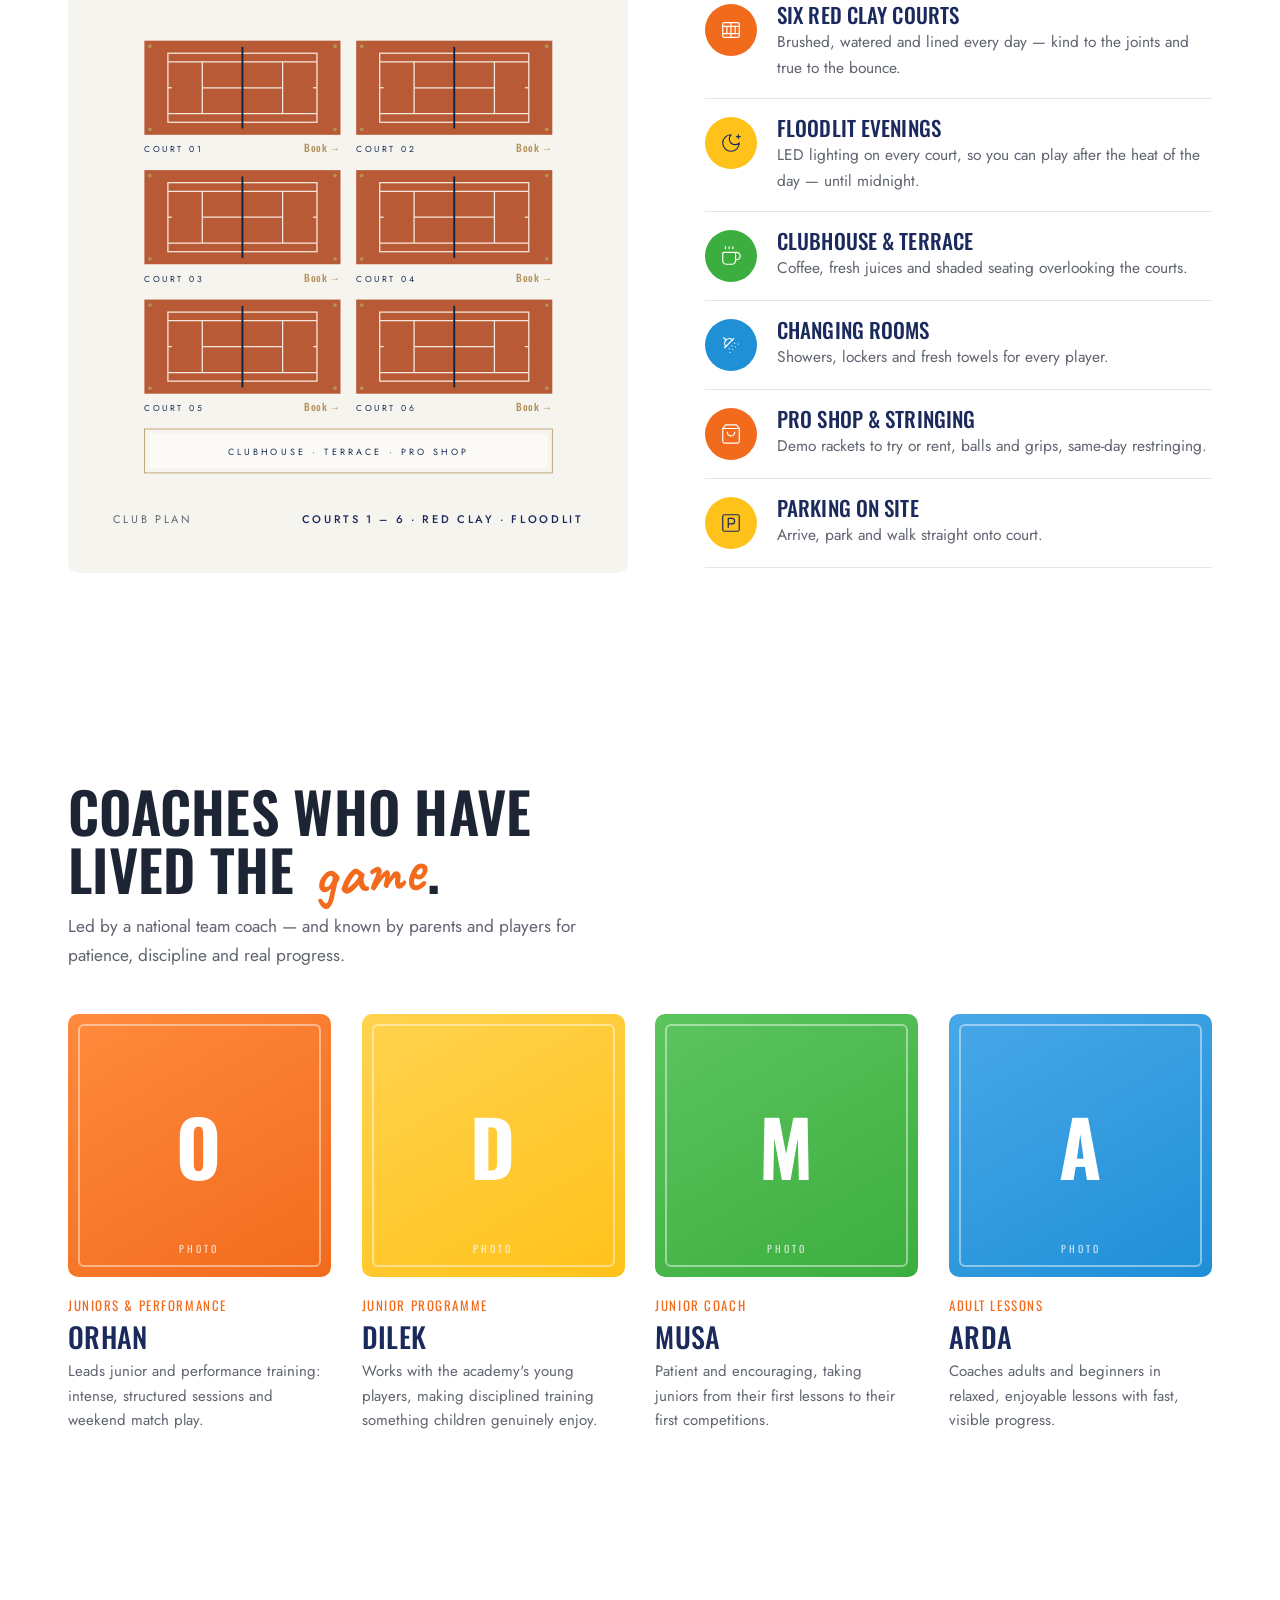
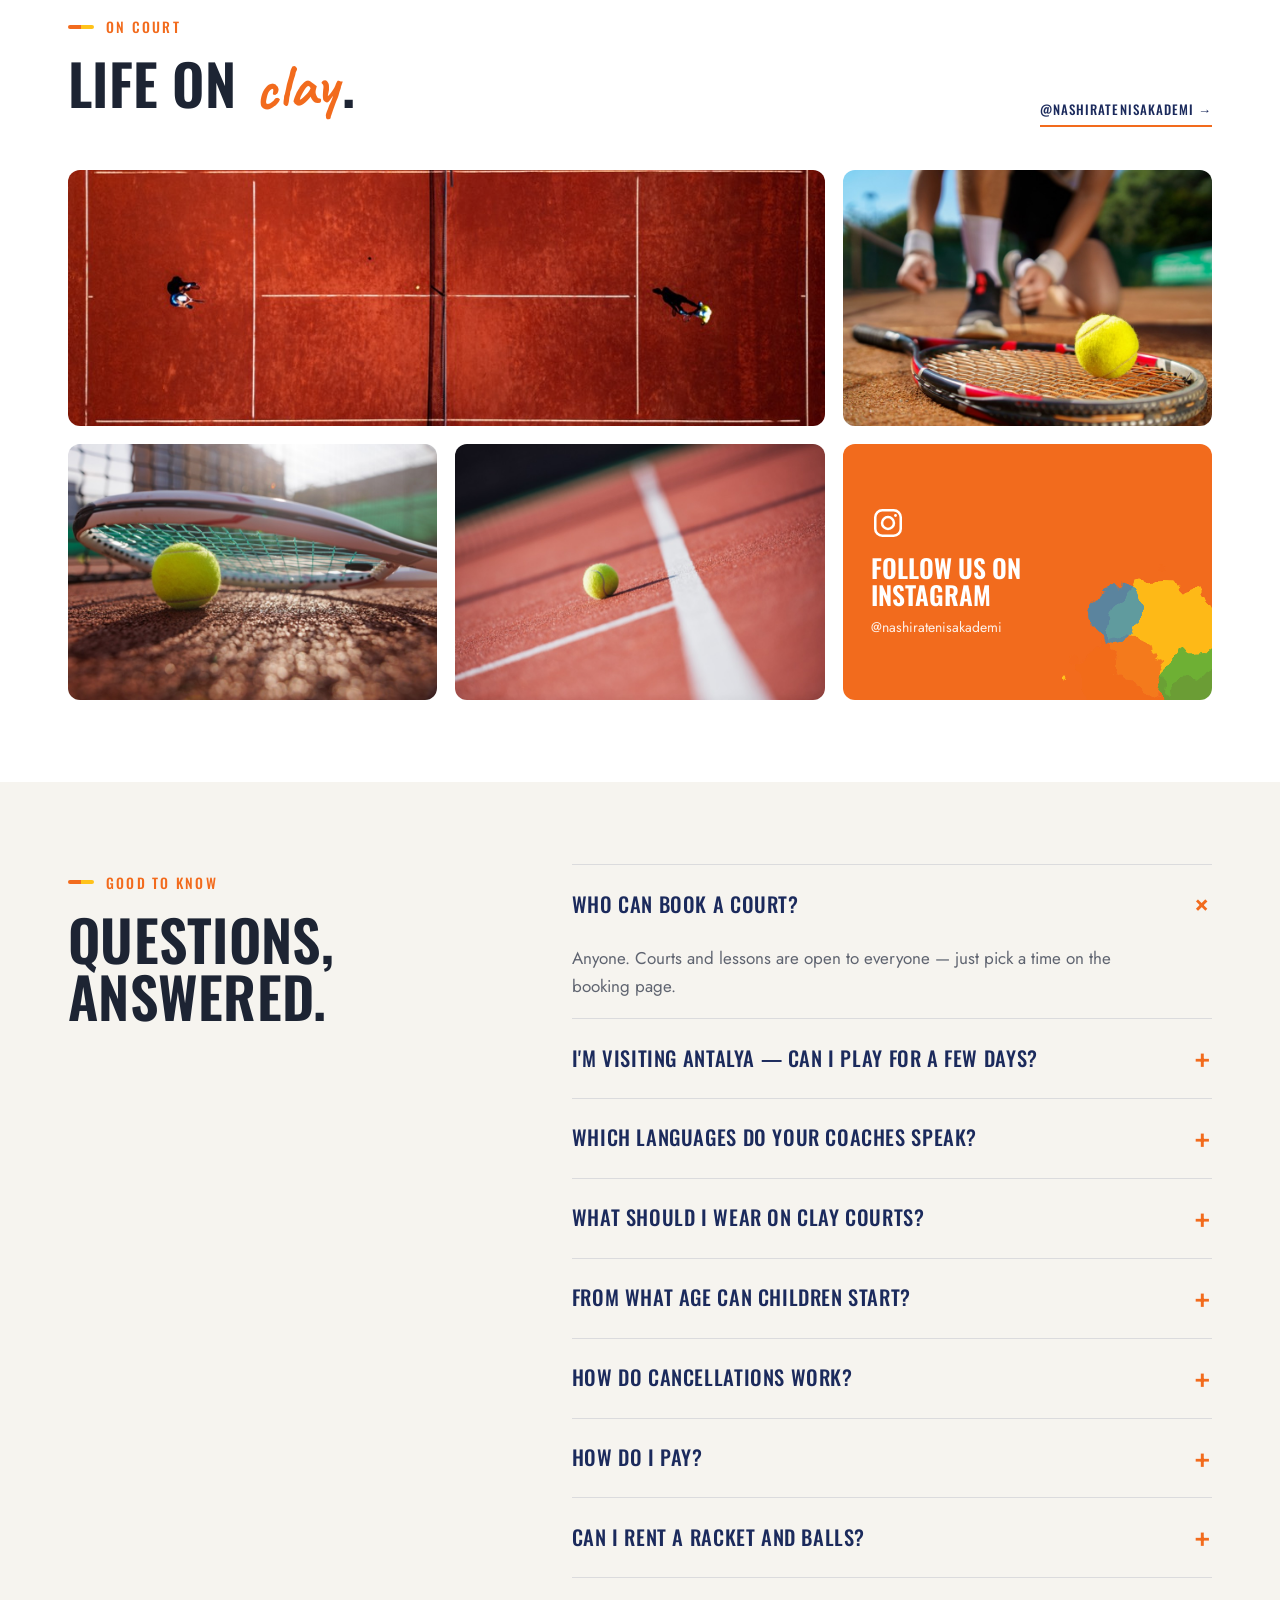
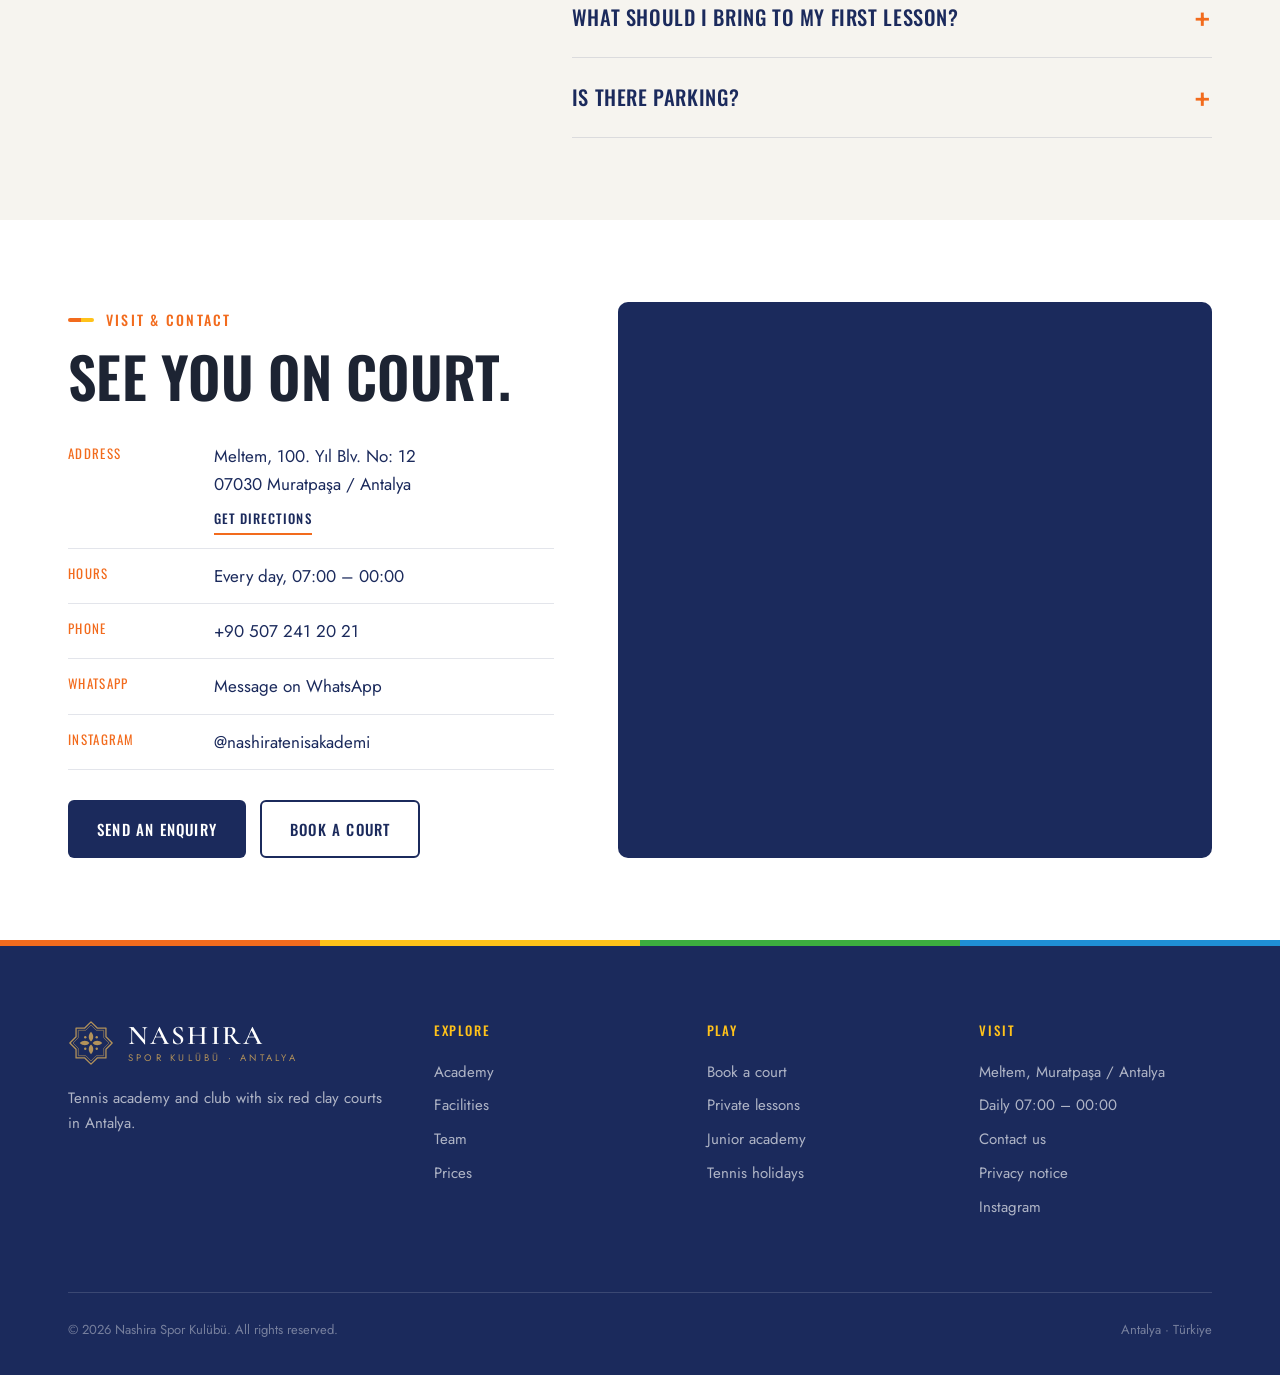
==== commit 9ade9229: "Remove Club Membership from the site The club has no membership. Drop the membership price card, the" ====
--- a/index.html
+++ b/index.html
@@ -66,7 +66,7 @@
       "closes": "23:59"
     }
   ],
-  "priceRange": "₺900–₺6,500",
+  "priceRange": "₺900–₺2,000",
   "currenciesAccepted": "TRY",
   "sameAs": [
     "https://www.instagram.com/nashiratenisakademi/"
@@ -293,9 +293,9 @@
   <section class="section pricing" id="pricing">
     <div class="wrap">
       <div class="section-head center">
-        <div class="eyebrow both reveal" data-i18n="pricing.eyebrow">Prices &amp; Membership</div>
+        <div class="eyebrow both reveal" data-i18n="pricing.eyebrow">Prices</div>
         <h2 class="reveal d1" data-i18n="pricing.title">Play your way.</h2>
-        <p class="lead reveal d2" data-i18n="pricing.lead">Hire a court by the hour, book a lesson, or join the club for priority access all year.</p>
+        <p class="lead reveal d2" data-i18n="pricing.lead">Hire a court by the hour or book a lesson with one of our coaches.</p>
       </div>
 
       <div class="price-grid">
@@ -323,18 +323,6 @@
             <li data-i18n="pr2.l4">First trial lesson free</li>
           </ul>
           <a href="booking.html?type=trial" class="btn btn-navy btn-block" data-i18n="pr2.cta">Book a trial</a>
-        </div>
-        <div class="price reveal d2">
-          <h3 data-i18n="pr3.title">Club Membership</h3>
-          <p class="sub" data-i18n="pr3.sub">For regular players</p>
-          <div class="amount"><span data-amount="6500">₺6,500</span> <small data-i18n="per.month">/ month</small></div>
-          <ul>
-            <li data-i18n="pr3.l1">Unlimited daytime court play</li>
-            <li data-i18n="pr3.l2">48-hour priority booking</li>
-            <li data-i18n="pr3.l3">20% off lessons and camps</li>
-            <li data-i18n="pr3.l4">Member evenings &amp; club tournaments</li>
-          </ul>
-          <a href="#contact" class="btn btn-ghost btn-block" data-enquire="membership" data-i18n="pr3.cta">Enquire</a>
         </div>
       </div>
       <p class="price-note" data-i18n="pricing.note">Prices are indicative and shown in Turkish lira.</p>
@@ -416,7 +404,7 @@
           </li>
           <li class="reveal">
             <span class="ico"><svg viewBox="0 0 24 24" fill="none" stroke="currentColor" stroke-width="1.3" stroke-linecap="round" stroke-linejoin="round" aria-hidden="true"><path d="m4 4 2.5 2.5" /> <path d="M13.5 6.5a4.95 4.95 0 0 0-7 7" /> <path d="M15 5 5 15" /> <path d="M14 17v.01" /> <path d="M10 16v.01" /> <path d="M13 13v.01" /> <path d="M16 10v.01" /> <path d="M11 20v.01" /> <path d="M17 14v.01" /> <path d="M20 11v.01" /></svg></span>
-            <div><h4 data-i18n="f4.t">Changing rooms</h4><p data-i18n="f4.p">Showers, lockers and fresh towels for members and guests.</p></div>
+            <div><h4 data-i18n="f4.t">Changing rooms</h4><p data-i18n="f4.p">Showers, lockers and fresh towels for every player.</p></div>
           </li>
           <li class="reveal d1">
             <span class="ico"><svg viewBox="0 0 24 24" fill="none" stroke="currentColor" stroke-width="1.3" stroke-linecap="round" stroke-linejoin="round" aria-hidden="true"><path d="M6 2 3 6v14a2 2 0 0 0 2 2h14a2 2 0 0 0 2-2V6l-3-4Z" /> <path d="M3 6h18" /> <path d="M16 10a4 4 0 0 1-8 0" /></svg></span>
@@ -502,8 +490,8 @@
       </div>
       <div class="reveal d1">
         <details open>
-          <summary data-i18n="q1">Do I need to be a member to play?</summary>
-          <p data-i18n="a1">No. Courts and lessons are open to everyone. Members simply enjoy priority booking, unlimited daytime play and discounts on coaching.</p>
+          <summary data-i18n="q1">Who can book a court?</summary>
+          <p data-i18n="a1">Anyone. Courts and lessons are open to everyone — just pick a time on the booking page.</p>
         </details>
         <details>
           <summary data-i18n="q2">I'm visiting Antalya — can I play for a few days?</summary>
@@ -643,7 +631,6 @@
           <option value="junior" data-i18n="p4.title">Junior Academy</option>
           <option value="performance" data-i18n="p5.title">Performance Squad</option>
           <option value="holiday" data-i18n="p6.title">Tennis Holidays</option>
-          <option value="membership" data-i18n="pr3.title">Club Membership</option>
         </select>
       </div>
 
--- a/assets/css/style.css
+++ b/assets/css/style.css
@@ -542,7 +542,7 @@
 /* ---------- Pricing ---------- */
 .pricing { background: var(--navy); color: var(--white); }
 .pricing .lead { color: rgba(255, 255, 255, 0.65); }
-.price-grid { display: grid; grid-template-columns: repeat(3, 1fr); gap: clamp(16px, 2vw, 28px); }
+.price-grid { display: grid; grid-template-columns: repeat(2, 1fr); gap: clamp(16px, 2vw, 28px); max-width: 880px; margin: 0 auto; }
 .price {
   border: 1px solid var(--line-light);
   padding: clamp(30px, 3vw, 44px);
